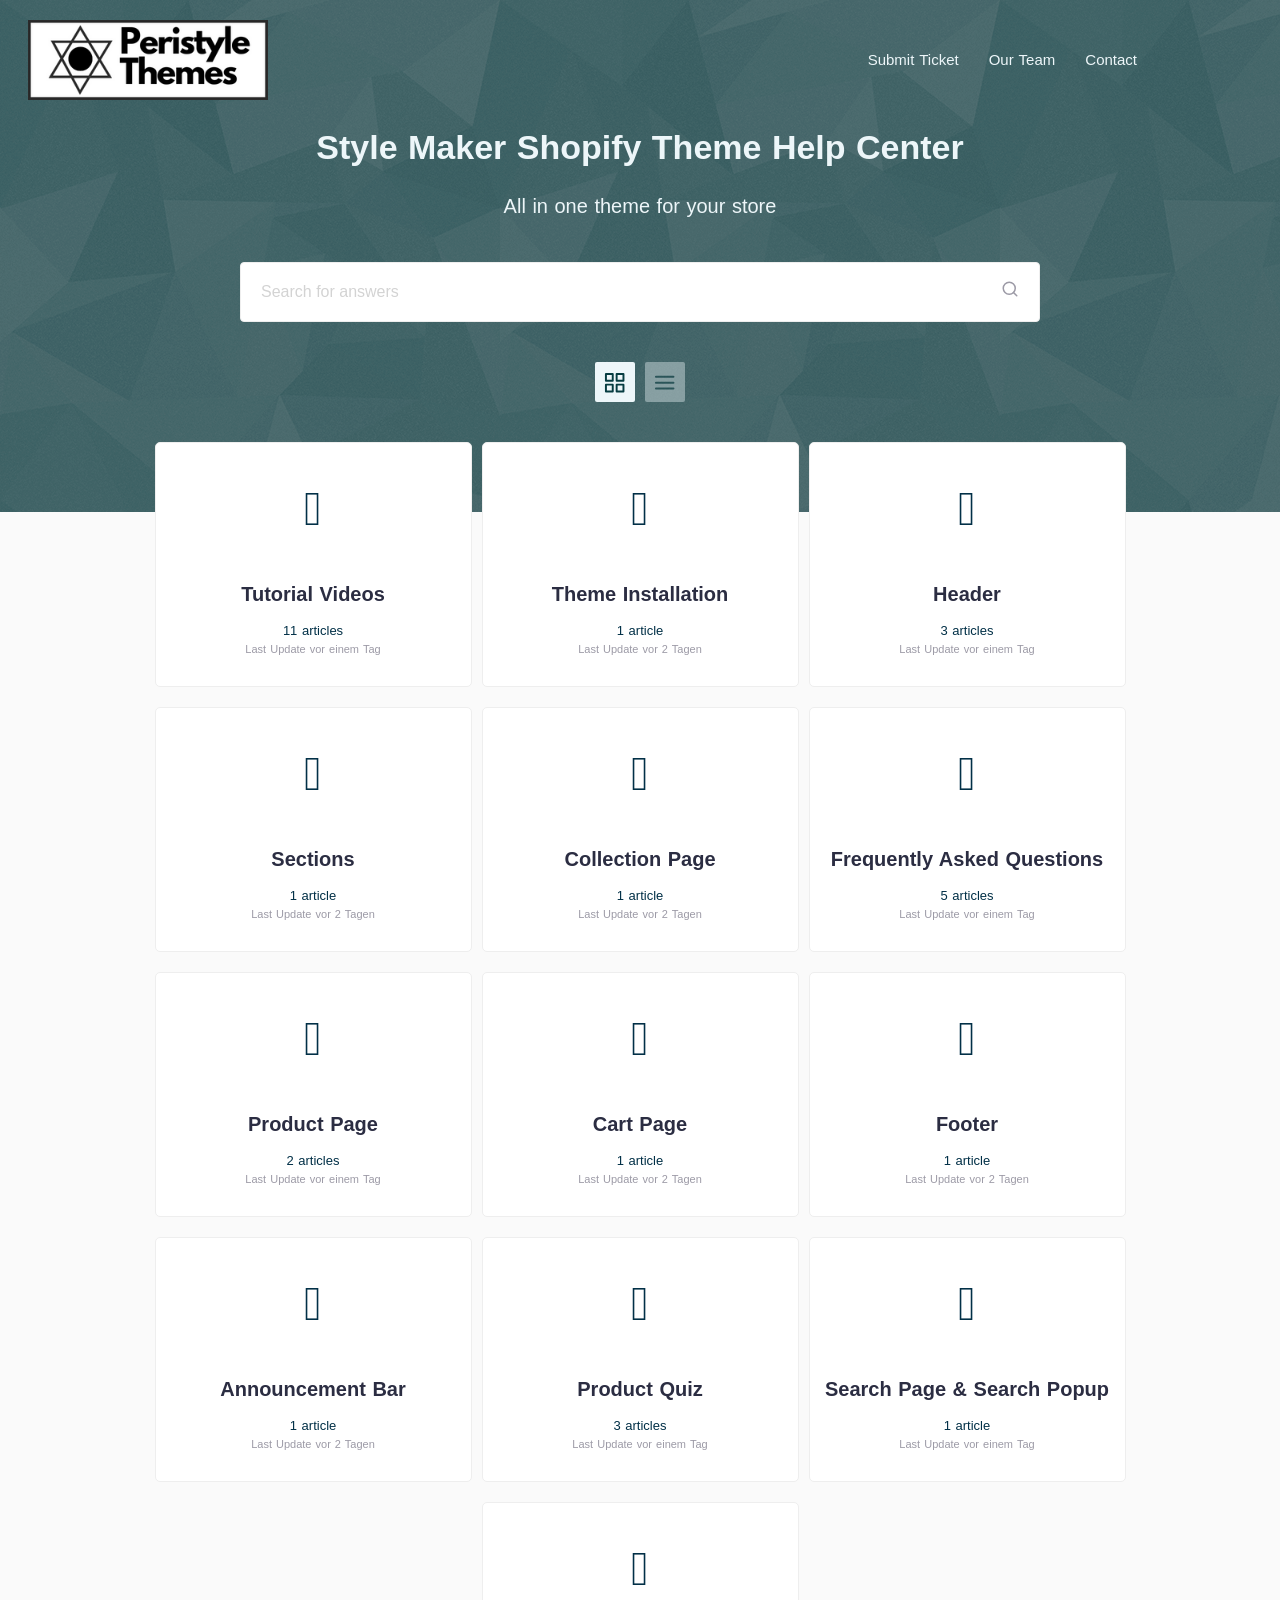
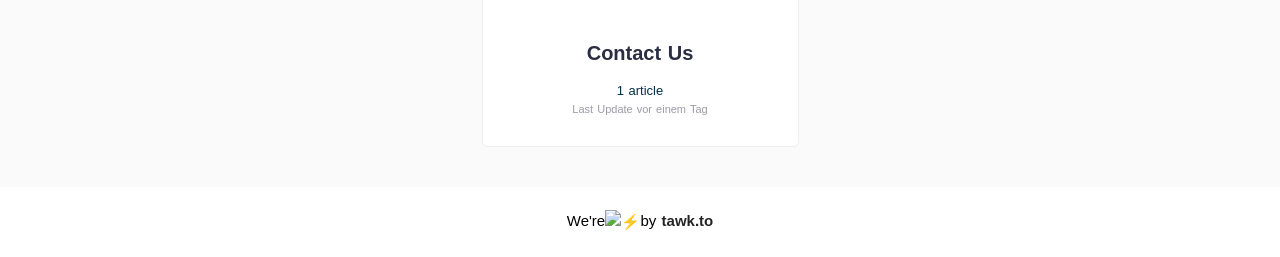
==== index.html @ b3af9f87 "Add files via upload" ====
<!doctype html>
<html data-n-head-ssr lang="en-us" dir="ltr">
  <head>
    <title>Style Maker Theme Support/help Center</title>
    <meta data-n-head="ssr" charset="utf-8">
    <meta data-n-head="ssr" name="viewport" content="width=device-width, initial-scale=1">
    <meta data-n-head="ssr" data-hid="viewport" name="viewport" content="width=device-width, initial-scale=1, maximum-scale=1.0, user-scalable=no">
    <meta data-n-head="ssr" data-hid="og:image" name="og:image" content="">
    <meta data-n-head="ssr" data-hid="description" name="description" content="">
    <meta data-n-head="ssr" data-hid="og:title" name="og:title" content="Style Maker Theme Help Center">
    <meta data-n-head="ssr" data-hid="og:description" name="og:description" content="">
     <link rel="stylesheet" href="assets/styles.css">
    <!--<link data-n-head="ssr" rel="shortcut icon" href="../tawk.link/thumb/625b8300b0d10b6f3e6decce/kb/icon/tPo7DMVTyLc7c8.png?width=32&amp;height=32" type="image/png">
    <link data-n-head="ssr" rel="apple-touch-icon" href="../tawk.link/thumb/625b8300b0d10b6f3e6decce/kb/icon/tPo7DMVTyLc7c8.png?width=32&amp;height=32">
    <link rel="preload" href="_nuxt/runtime.57f633e.js" as="script">
    <link rel="preload" href="_nuxt/commons/app.bb99c71.js" as="script">
    <link rel="preload" href="_nuxt/vendors_app.16d7ccf.js" as="script">
    <link rel="preload" href="_nuxt/app.73f1566.js" as="script">
    <link rel="preload" href="_nuxt/commons/lang.index_index.82a6a79.js" as="script">
    <link rel="preload" href="_nuxt/pages/index.76dc66a.js" as="script">
    <link rel="preload" href="_nuxt/commons/57629570.4a55555.js" as="script">-->    
  </head>
  <body>
    <div data-server-rendered="true" id="__nuxt">
      <!---->
      <div id="__layout">
        <div id="body-container" dir="ltr" class="ltr" style="font-family:helvetica;--hover-color:#023047;--primary-color:#063c41;--text-color:#edf6f9;">
          <header style="color:#edf6f9;background:url(assets/header-background.png) #063c41 repeat;">
            <div id="kb-header">
              <div id="header-top">
                <a href="index.html" aria-current="page" id="header-logo" class="hompage-link nuxt-link-exact-active nuxt-link-active">
                  <div class="logo">
                    <img src="assets/peristylelogo.png">
                  </div>
                  <!--<div id="kb-title"> Style Maker Theme Help </div>-->
                </a>
                <div id="navigation-container" class="ms-auto" data-v-70d248cc>
                  <div id="full-navigation" data-v-70d248cc>
                    <a id="ticket-submit-link" href="supportticket.html" class="nav-item" data-v-70d248cc> Submit Ticket </a>
                    <a href="ourteam.html" target="_blank" class="nav-item" data-v-70d248cc> Our Team </a>
                    <a href="https://orangethemesandapps.com/contactform" target="_blank" class="nav-item" data-v-70d248cc> Contact </a>
                    <!---->
                  </div>
                  <div id="min-navigation" style="display:none;" data-v-70d248cc>
                    <a id="open-side-nav" href="#" onclick="return false;" class="icon-wrapper" data-v-70d248cc>
                      <svg xmlns="http://www.w3.org/2000/svg" width="24px" height="24px" viewBox="0 0 24 24" fill="none" stroke="currentColor" stroke-width="2" stroke-linecap="round" stroke-linejoin="round" class="feather feather-menu" data-v-70d248cc data-v-70d248cc>
                        <line x1="3" y1="12" x2="21" y2="12" data-v-70d248cc data-v-70d248cc></line>
                        <line x1="3" y1="6" x2="21" y2="6" data-v-70d248cc data-v-70d248cc></line>
                        <line x1="3" y1="18" x2="21" y2="18" data-v-70d248cc data-v-70d248cc></line>
                      </svg>
                    </a>
                  </div>
                  <div id="min-navigation-container" class="modal-backdrop hide" data-v-70d248cc>
                    <div id="side-navigation" style="height:100%;width:70%;background-color:#063c41;color:#edf6f9;" data-v-70d248cc>
                      <div id="side-navigation-header" data-v-70d248cc>
                        <div class="logo" data-v-70d248cc>
                          <img src="../tawk.link/625b8300b0d10b6f3e6decce/kb/logo/xAZMqy4muV.png" data-v-70d248cc>
                        </div>
                        <a id="close-side-nav" href="#" onclick="return false;" class="icon-wrapper ms-auto" data-v-70d248cc>
                          <svg xmlns="http://www.w3.org/2000/svg" width="2em" height="2em" viewBox="0 0 24 24" fill="none" stroke="currentColor" stroke-width="2" stroke-linecap="round" stroke-linejoin="round" class="feather feather-x" data-v-70d248cc data-v-70d248cc>
                            <line x1="18" y1="6" x2="6" y2="18" data-v-70d248cc data-v-70d248cc></line>
                            <line x1="6" y1="6" x2="18" y2="18" data-v-70d248cc data-v-70d248cc></line>
                          </svg>
                        </a>
                      </div>
                      <div id="side-navigation-links" data-v-70d248cc>
                        <a id="ticket-submit-link" href="supportticket.html" class="nav-item" data-v-70d248cc>Submit Ticket</a>
                        <a href="https://stylemakerthemesupport.tawk.help/" target="_blank" class="nav-item" data-v-70d248cc> Home </a>
                        <a href="https://orangethemesandapps.com/contactform" target="_blank" class="nav-item" data-v-70d248cc> Contact </a>
                        <!---->
                        <div id="slide-down-language" data-v-70d248cc></div>
                      </div>
                    </div>
                  </div>
                  <!---->
                </div>
              </div>
              <div id="banner-panel" class="home">
                <div id="banner-content">
                  <p id="banner-title"> Style Maker Shopify Theme Help Center</p>
                  <p id="banner-subtitle"> All in one theme for your store </p>
                  <div id="search-container">
                    <div id="search-input-container">
                      <input id="header-search-input" placeholder="Search for answers" type="text" autocomplete="off" class="input-text">
                      <div id="search-icon" class="ms-20">
                        <span class="icon-wrapper">
                          <svg xmlns="http://www.w3.org/2000/svg" width="1.2em" height="1.2em" viewBox="0 0 24 24" fill="none" stroke="currentColor" stroke-width="2" stroke-linecap="round" stroke-linejoin="round" class="feather feather-search">
                            <circle cx="11" cy="11" r="8"></circle>
                            <line x1="21" y1="21" x2="16.65" y2="16.65"></line>
                          </svg>
                        </span>
                      </div>
                    </div>
                    <div id="search-results">
                      <ul id="recent-list" style="display:none;">
                        <li id="recent-header" class="result-item">
                          <span class="icon icon-wrapper">
                            <svg xmlns="http://www.w3.org/2000/svg" width="1em" height="1em" viewBox="0 0 24 24" fill="none" stroke="currentColor" stroke-width="2" stroke-linecap="round" stroke-linejoin="round" class="feather feather-clock">
                              <circle cx="12" cy="12" r="10"></circle>
                              <polyline points="12 6 12 12 16 14"></polyline>
                            </svg>
                          </span>
                          <span>Recent Searches</span>
                        </li>
                      </ul>
                      <!---->
                      <!---->
                    </div>
                  </div>
                </div>
              </div>
            </div>
          </header>
            <!--<div class="wrapper">
              <div class="search-input">
                <a href="" target="_blank" hidden></a>
                <input type="text" placeholder="Type to search..">
                <div class="autocom-box">
                </div>
                <div class="icon"><i class="fas fa-search"></i></div>
              </div>
            </div>-->
          <div id="content">
            <div class="container" data-v-347aff46>
              <div id="list-type" data-v-347aff46>
                <button class="btn active" style="color:#063c41;background-color:#edf6f9;" data-v-347aff46>
                  <div class="icon-wrapper" data-v-347aff46>
                    <svg xmlns="http://www.w3.org/2000/svg" width="1.3em" height="1.3em" viewBox="0 0 24 24" fill="none" stroke="currentColor" stroke-width="2" stroke-linecap="round" stroke-linejoin="round" class="custom-class feather feather-grid" data-v-347aff46 data-v-347aff46>
                      <rect x="3" y="3" width="7" height="7" data-v-347aff46 data-v-347aff46></rect>
                      <rect x="14" y="3" width="7" height="7" data-v-347aff46 data-v-347aff46></rect>
                      <rect x="14" y="14" width="7" height="7" data-v-347aff46 data-v-347aff46></rect>
                      <rect x="3" y="14" width="7" height="7" data-v-347aff46 data-v-347aff46></rect>
                    </svg>
                  </div>
                </button>
                <button class="btn" style="color:#063c41;background-color:#edf6f9;" data-v-347aff46>
                  <div class="icon-wrapper" data-v-347aff46>
                    <svg xmlns="http://www.w3.org/2000/svg" width="1.3em" height="1.3em" viewBox="0 0 24 24" fill="none" stroke="currentColor" stroke-width="2" stroke-linecap="round" stroke-linejoin="round" class="custom-class feather feather-menu" data-v-347aff46 data-v-347aff46>
                      <line x1="3" y1="12" x2="21" y2="12" data-v-347aff46 data-v-347aff46></line>
                      <line x1="3" y1="6" x2="21" y2="6" data-v-347aff46 data-v-347aff46></line>
                      <line x1="3" y1="18" x2="21" y2="18" data-v-347aff46 data-v-347aff46></line>
                    </svg>
                  </div>
                </button>
              </div>
              <div id="categories-block-container" data-v-347aff46>
                <div id="categories-block-wrapper" class="grid" data-v-347aff46>
                  <div class="category-block grid" data-v-e3c6f672 data-v-347aff46>
                    <a href="category/tutorial-videos.html" class="link" data-v-e3c6f672>
                      <div class="category-icon icon-wrapper" style="color:#023047;" data-v-e3c6f672>
                        <i class="kb-icon kb-icon-camera kb-icon-xxlarge" data-v-e3c6f672></i>
                      </div>
                      <div class="category-details" data-v-e3c6f672>
                        <div class="title" style="color:#2b2d42;" data-v-e3c6f672> Tutorial Videos </div>
                        <!---->
                        <div class="written-details" data-v-e3c6f672>
                          <div class="authors-avatar" style="display:none;" data-v-e3c6f672>
                            <div class="author-avatar" data-v-e3c6f672>
                              <img src="https://tawk.link/avatar/male-09.svg" data-v-e3c6f672>
                            </div>
                          </div>
                          <div data-v-e3c6f672>
                            <span class="total" style="color:#023047;" data-v-e3c6f672>11 articles </span>
                            <span class="time" style="display:none;" data-v-e3c6f672> Style Maker Theme Support </span>
                          </div>
                        </div>
                        <div class="time" data-v-e3c6f672> Last Update vor einem Tag </div>
                      </div>
                    </a>
                  </div>
                  <div class="category-block grid" data-v-e3c6f672 data-v-347aff46>
                    <a href="category/installing-theme.html" class="link" data-v-e3c6f672>
                      <div class="category-icon icon-wrapper" style="color:#023047;" data-v-e3c6f672>
                        <i class="kb-icon kb-icon-arrow-right-circle kb-icon-xxlarge" data-v-e3c6f672></i>
                      </div>
                      <div class="category-details" data-v-e3c6f672>
                        <div class="title" style="color:#2b2d42;" data-v-e3c6f672> Theme Installation </div>
                        <!---->
                        <div class="written-details" data-v-e3c6f672>
                          <div class="authors-avatar" style="display:none;" data-v-e3c6f672>
                            <div class="author-avatar" data-v-e3c6f672>
                              <img src="https://tawk.link/avatar/male-09.svg" data-v-e3c6f672>
                            </div>
                          </div>
                          <div data-v-e3c6f672>
                            <span class="total" style="color:#023047;" data-v-e3c6f672>1 article </span>
                            <span class="time" style="display:none;" data-v-e3c6f672> Style Maker Theme Support </span>
                          </div>
                        </div>
                        <div class="time" data-v-e3c6f672> Last Update vor 2 Tagen </div>
                      </div>
                    </a>
                  </div>
                  <div class="category-block grid" data-v-e3c6f672 data-v-347aff46>
                    <a href="category/header.html" class="link" data-v-e3c6f672>
                      <div class="category-icon icon-wrapper" style="color:#023047;" data-v-e3c6f672>
                        <i class="kb-icon kb-icon-credit-card kb-icon-xxlarge" data-v-e3c6f672></i>
                      </div>
                      <div class="category-details" data-v-e3c6f672>
                        <div class="title" style="color:#2b2d42;" data-v-e3c6f672> Header </div>
                        <!---->
                        <div class="written-details" data-v-e3c6f672>
                          <div class="authors-avatar" style="display:none;" data-v-e3c6f672>
                            <div class="author-avatar" data-v-e3c6f672>
                              <img src="https://tawk.link/avatar/male-09.svg" data-v-e3c6f672>
                            </div>
                          </div>
                          <div data-v-e3c6f672>
                            <span class="total" style="color:#023047;" data-v-e3c6f672>3 articles </span>
                            <span class="time" style="display:none;" data-v-e3c6f672> Style Maker Theme Support </span>
                          </div>
                        </div>
                        <div class="time" data-v-e3c6f672> Last Update vor einem Tag </div>
                      </div>
                    </a>
                  </div>
                  <div class="category-block grid" data-v-e3c6f672 data-v-347aff46>
                    <a href="category/sections.html" class="link" data-v-e3c6f672>
                      <div class="category-icon icon-wrapper" style="color:#023047;" data-v-e3c6f672>
                        <i class="kb-icon kb-icon-server kb-icon-xxlarge" data-v-e3c6f672></i>
                      </div>
                      <div class="category-details" data-v-e3c6f672>
                        <div class="title" style="color:#2b2d42;" data-v-e3c6f672> Sections </div>
                        <!---->
                        <div class="written-details" data-v-e3c6f672>
                          <div class="authors-avatar" style="display:none;" data-v-e3c6f672>
                            <div class="author-avatar" data-v-e3c6f672>
                              <img src="https://tawk.link/avatar/male-09.svg" data-v-e3c6f672>
                            </div>
                          </div>
                          <div data-v-e3c6f672>
                            <span class="total" style="color:#023047;" data-v-e3c6f672>1 article </span>
                            <span class="time" style="display:none;" data-v-e3c6f672> Style Maker Theme Support </span>
                          </div>
                        </div>
                        <div class="time" data-v-e3c6f672> Last Update vor 2 Tagen </div>
                      </div>
                    </a>
                  </div>
                  <div class="category-block grid" data-v-e3c6f672 data-v-347aff46>
                    <a href="category/collection-page.html" class="link" data-v-e3c6f672>
                      <div class="category-icon icon-wrapper" style="color:#023047;" data-v-e3c6f672>
                        <i class="kb-icon kb-icon-hard-drive kb-icon-xxlarge" data-v-e3c6f672></i>
                      </div>
                      <div class="category-details" data-v-e3c6f672>
                        <div class="title" style="color:#2b2d42;" data-v-e3c6f672> Collection Page </div>
                        <!---->
                        <div class="written-details" data-v-e3c6f672>
                          <div class="authors-avatar" style="display:none;" data-v-e3c6f672>
                            <div class="author-avatar" data-v-e3c6f672>
                              <img src="https://tawk.link/avatar/male-09.svg" data-v-e3c6f672>
                            </div>
                          </div>
                          <div data-v-e3c6f672>
                            <span class="total" style="color:#023047;" data-v-e3c6f672>1 article </span>
                            <span class="time" style="display:none;" data-v-e3c6f672> Style Maker Theme Support </span>
                          </div>
                        </div>
                        <div class="time" data-v-e3c6f672> Last Update vor 2 Tagen </div>
                      </div>
                    </a>
                  </div>
                  <div class="category-block grid" data-v-e3c6f672 data-v-347aff46>
                    <a href="category/frequently-asked-questions.html" class="link" data-v-e3c6f672>
                      <div class="category-icon icon-wrapper" style="color:#023047;" data-v-e3c6f672>
                        <i class="kb-icon kb-icon-star kb-icon-xxlarge" data-v-e3c6f672></i>
                      </div>
                      <div class="category-details" data-v-e3c6f672>
                        <div class="title" style="color:#2b2d42;" data-v-e3c6f672> Frequently Asked Questions </div>
                        <!---->
                        <div class="written-details" data-v-e3c6f672>
                          <div class="authors-avatar" style="display:none;" data-v-e3c6f672>
                            <div class="author-avatar" data-v-e3c6f672>
                              <img src="https://tawk.link/avatar/male-09.svg" data-v-e3c6f672>
                            </div>
                          </div>
                          <div data-v-e3c6f672>
                            <span class="total" style="color:#023047;" data-v-e3c6f672>5 articles </span>
                            <span class="time" style="display:none;" data-v-e3c6f672> Style Maker Theme Support </span>
                          </div>
                        </div>
                        <div class="time" data-v-e3c6f672> Last Update vor einem Tag </div>
                      </div>
                    </a>
                  </div>
                  <div class="category-block grid" data-v-e3c6f672 data-v-347aff46>
                    <a href="category/product-page.html" class="link" data-v-e3c6f672>
                      <div class="category-icon icon-wrapper" style="color:#023047;" data-v-e3c6f672>
                        <i class="kb-icon kb-icon-image kb-icon-xxlarge" data-v-e3c6f672></i>
                      </div>
                      <div class="category-details" data-v-e3c6f672>
                        <div class="title" style="color:#2b2d42;" data-v-e3c6f672> Product Page </div>
                        <!---->
                        <div class="written-details" data-v-e3c6f672>
                          <div class="authors-avatar" style="display:none;" data-v-e3c6f672>
                            <div class="author-avatar" data-v-e3c6f672>
                              <img src="https://tawk.link/avatar/male-09.svg" data-v-e3c6f672>
                            </div>
                          </div>
                          <div data-v-e3c6f672>
                            <span class="total" style="color:#023047;" data-v-e3c6f672>2 articles </span>
                            <span class="time" style="display:none;" data-v-e3c6f672> Style Maker Theme Support </span>
                          </div>
                        </div>
                        <div class="time" data-v-e3c6f672> Last Update vor einem Tag </div>
                      </div>
                    </a>
                  </div>
                  <div class="category-block grid" data-v-e3c6f672 data-v-347aff46>
                    <a href="category/cart-page.html" class="link" data-v-e3c6f672>
                      <div class="category-icon icon-wrapper" style="color:#023047;" data-v-e3c6f672>
                        <i class="kb-icon kb-icon-suitcase kb-icon-xxlarge" data-v-e3c6f672></i>
                      </div>
                      <div class="category-details" data-v-e3c6f672>
                        <div class="title" style="color:#2b2d42;" data-v-e3c6f672> Cart Page </div>
                        <!---->
                        <div class="written-details" data-v-e3c6f672>
                          <div class="authors-avatar" style="display:none;" data-v-e3c6f672>
                            <div class="author-avatar" data-v-e3c6f672>
                              <img src="https://tawk.link/avatar/male-09.svg" data-v-e3c6f672>
                            </div>
                          </div>
                          <div data-v-e3c6f672>
                            <span class="total" style="color:#023047;" data-v-e3c6f672>1 article </span>
                            <span class="time" style="display:none;" data-v-e3c6f672> Style Maker Theme Support </span>
                          </div>
                        </div>
                        <div class="time" data-v-e3c6f672> Last Update vor 2 Tagen </div>
                      </div>
                    </a>
                  </div>
                  <div class="category-block grid" data-v-e3c6f672 data-v-347aff46>
                    <a href="category/footer.html" class="link" data-v-e3c6f672>
                      <div class="category-icon icon-wrapper" style="color:#023047;" data-v-e3c6f672>
                        <i class="kb-icon kb-icon-tablet kb-icon-xxlarge" data-v-e3c6f672></i>
                      </div>
                      <div class="category-details" data-v-e3c6f672>
                        <div class="title" style="color:#2b2d42;" data-v-e3c6f672> Footer </div>
                        <!---->
                        <div class="written-details" data-v-e3c6f672>
                          <div class="authors-avatar" style="display:none;" data-v-e3c6f672>
                            <div class="author-avatar" data-v-e3c6f672>
                              <img src="https://tawk.link/avatar/male-09.svg" data-v-e3c6f672>
                            </div>
                          </div>
                          <div data-v-e3c6f672>
                            <span class="total" style="color:#023047;" data-v-e3c6f672>1 article </span>
                            <span class="time" style="display:none;" data-v-e3c6f672> Style Maker Theme Support </span>
                          </div>
                        </div>
                        <div class="time" data-v-e3c6f672> Last Update vor 2 Tagen </div>
                      </div>
                    </a>
                  </div>
                  <div class="category-block grid" data-v-e3c6f672 data-v-347aff46>
                    <a href="category/announcement-bar.html" class="link" data-v-e3c6f672>
                      <div class="category-icon icon-wrapper" style="color:#023047;" data-v-e3c6f672>
                        <i class="kb-icon kb-icon-clean kb-icon-xxlarge" data-v-e3c6f672></i>
                      </div>
                      <div class="category-details" data-v-e3c6f672>
                        <div class="title" style="color:#2b2d42;" data-v-e3c6f672> Announcement Bar </div>
                        <!---->
                        <div class="written-details" data-v-e3c6f672>
                          <div class="authors-avatar" style="display:none;" data-v-e3c6f672>
                            <div class="author-avatar" data-v-e3c6f672>
                              <img src="https://tawk.link/avatar/male-09.svg" data-v-e3c6f672>
                            </div>
                          </div>
                          <div data-v-e3c6f672>
                            <span class="total" style="color:#023047;" data-v-e3c6f672>1 article </span>
                            <span class="time" style="display:none;" data-v-e3c6f672> Style Maker Theme Support </span>
                          </div>
                        </div>
                        <div class="time" data-v-e3c6f672> Last Update vor 2 Tagen </div>
                      </div>
                    </a>
                  </div>
                  <div class="category-block grid" data-v-e3c6f672 data-v-347aff46>
                    <a href="category/product-quiz.html" class="link" data-v-e3c6f672>
                      <div class="category-icon icon-wrapper" style="color:#023047;" data-v-e3c6f672>
                        <i class="kb-icon kb-icon-airplay kb-icon-xxlarge" data-v-e3c6f672></i>
                      </div>
                      <div class="category-details" data-v-e3c6f672>
                        <div class="title" style="color:#2b2d42;" data-v-e3c6f672> Product Quiz </div>
                        <!---->
                        <div class="written-details" data-v-e3c6f672>
                          <div class="authors-avatar" style="display:none;" data-v-e3c6f672>
                            <div class="author-avatar" data-v-e3c6f672>
                              <img src="https://tawk.link/avatar/male-09.svg" data-v-e3c6f672>
                            </div>
                          </div>
                          <div data-v-e3c6f672>
                            <span class="total" style="color:#023047;" data-v-e3c6f672>3 articles </span>
                            <span class="time" style="display:none;" data-v-e3c6f672> Style Maker Theme Support </span>
                          </div>
                        </div>
                        <div class="time" data-v-e3c6f672> Last Update vor einem Tag </div>
                      </div>
                    </a>
                  </div>
                  <div class="category-block grid" data-v-e3c6f672 data-v-347aff46>
                    <a href="category/search-page-search-popup.html" class="link" data-v-e3c6f672>
                      <div class="category-icon icon-wrapper" style="color:#023047;" data-v-e3c6f672>
                        <i class="kb-icon kb-icon-search kb-icon-xxlarge" data-v-e3c6f672></i>
                      </div>
                      <div class="category-details" data-v-e3c6f672>
                        <div class="title" style="color:#2b2d42;" data-v-e3c6f672> Search Page &amp; Search Popup </div>
                        <!---->
                        <div class="written-details" data-v-e3c6f672>
                          <div class="authors-avatar" style="display:none;" data-v-e3c6f672>
                            <div class="author-avatar" data-v-e3c6f672>
                              <img src="https://tawk.link/avatar/male-09.svg" data-v-e3c6f672>
                            </div>
                          </div>
                          <div data-v-e3c6f672>
                            <span class="total" style="color:#023047;" data-v-e3c6f672>1 article </span>
                            <span class="time" style="display:none;" data-v-e3c6f672> Style Maker Theme Support </span>
                          </div>
                        </div>
                        <div class="time" data-v-e3c6f672> Last Update vor einem Tag </div>
                      </div>
                    </a>
                  </div>
                  <div class="category-block grid" data-v-e3c6f672 data-v-347aff46>
                    <a href="category/contact-us.html" class="link" data-v-e3c6f672>
                      <div class="category-icon icon-wrapper" style="color:#023047;" data-v-e3c6f672>
                        <i class="kb-icon kb-icon-mail kb-icon-xxlarge" data-v-e3c6f672></i>
                      </div>
                      <div class="category-details" data-v-e3c6f672>
                        <div class="title" style="color:#2b2d42;" data-v-e3c6f672> Contact Us </div>
                        <!---->
                        <div class="written-details" data-v-e3c6f672>
                          <div class="authors-avatar" style="display:none;" data-v-e3c6f672>
                            <div class="author-avatar" data-v-e3c6f672>
                              <img src="https://tawk.link/avatar/male-09.svg" data-v-e3c6f672>
                            </div>
                          </div>
                          <div data-v-e3c6f672>
                            <span class="total" style="color:#023047;" data-v-e3c6f672>1 article </span>
                            <span class="time" style="display:none;" data-v-e3c6f672> Style Maker Theme Support </span>
                          </div>
                        </div>
                        <div class="time" data-v-e3c6f672> Last Update vor einem Tag </div>
                      </div>
                    </a>
                  </div>
                </div>
                <!---->
              </div>
            </div>
          </div>
          <footer id="kb-footer">
            <div id="footer-content">
              <div id="branding">
                <p id="branding-text">
                  <a id="tawkto-link" href="https://www.tawk.to/?utm_source=kb&amp;utm_medium=link&amp;utm_campaign=referral&amp;utm_term=521727297ca1334016000005" target="_blank"> We're  <img alt="⚡" title=":zap:" src="../cdn.jsdelivr.net/emojione/assets/png/26a190b7.png?v=2.2.7" class="emojione">  by  <b style="color: #242424;">tawk.to</b>
                  </a>
                </p>
              </div>
              <div id="social-links" class="right">
                <!---->
                <!---->
                <!--<a href="https://www.facebook.com/muthu.somasundaram.1" target="_blank" class="social-icon">
                  <svg width="10" height="21" fill="none" xmlns="http://www.w3.org/2000/svg">
                    <path d="M9.293 7.143H6.128V5.067c0-.78.517-.961.88-.961h2.234V.679L6.166.667c-3.414 0-4.191 2.556-4.191 4.191v2.285H0v3.531h1.975v9.993h4.153v-9.993h2.803l.362-3.531z" fill="#9C9AA6"></path>
                  </svg>
                </a>-->
                
              </div>
            </div>
          </footer>
        </div>
      </div>
    </div>
    <script src="assets/suggestions.js"></script> 
    <!-- Start of HubSpot Embed Code -->
  <script type="text/javascript" id="hs-script-loader" async defer src="//js-na1.hs-scripts.com/21804889.js"></script>
  <!-- End of HubSpot Embed Code -->
    <!--Start of Tawk.to Script-->
<!--<script type="text/javascript">
  /*var Tawk_API=Tawk_API||{}, Tawk_LoadStart=new Date();
  (function(){
  var s1=document.createElement("script"),s0=document.getElementsByTagName("script")[0];
  s1.async=true;
  s1.src='https://embed.tawk.to/625b8300b0d10b6f3e6decce/1g0qnffdu';
  s1.charset='UTF-8';
  s1.setAttribute('crossorigin','*');
  s0.parentNode.insertBefore(s1,s0);
  })();*/
</script>-->
<!--End of Tawk.to Script-->
  </body>
</html>
---- assets/styles.css ----
html {
  word-spacing: 1px;
  -ms-text-size-adjust: 100%;
  -webkit-text-size-adjust: 100%;
  -moz-osx-font-smoothing: grayscale;
  -webkit-font-smoothing: antialiased;
  box-sizing: border-box
}

body {
  overflow: hidden;
  overflow-y: auto;
  font-size: 15px;
  line-height: 1.618
}

*,
:after,
:before {
  box-sizing: border-box;
  margin: 0
}

a {
  text-decoration: none;
  color: inherit
}

.pagination-wrapper .vue-ads-flex {
  display: flex;
  justify-content: space-between;
  align-items: center
}

.page-enter-active,
.page-leave-active {
  transition: opacity .2s ease
}

.page-enter,
.page-leave-to {
  opacity: 0
}

.modal-backdrop {
  position: fixed;
  top: 0;
  bottom: 0;
  left: 0;
  right: 0;
  background-color: rgba(55, 55, 55, .35);
  display: flex;
  justify-content: center;
  align-items: center;
  z-index: 2000000000
}

.message-us:hover {
  text-decoration: underline
}
.logo {
    margin-left: -100px!important;
}
.btn {
  border: 0;
  padding: 8px;
  border-radius: 2px;
  box-shadow: none
}

.btn,
.btn:focus {
  outline: 0
}

@media only screen and (max-width:767px) {

  #rc-imageselect,
  .g-recaptcha {
    transform: scale(.77);
    -webkit-transform: scale(.77)
  }

  .rtl #rc-imageselect,
  .rtl .g-recaptcha {
    transform-origin: right;
    -webkit-transform-origin: right
  }
}

.nuxt-progress {
  position: fixed;
  top: 0;
  left: 0;
  right: 0;
  height: 2px;
  width: 0;
  opacity: 1;
  transition: width .1s, opacity .4s;
  background-color: #fff;
  z-index: 999999
}

.nuxt-progress.nuxt-progress-notransition {
  transition: none
}

.nuxt-progress-failed {
  background-color: red
}

.dropdown .dropdown-toggle {
  display: -moz-flex;
  display: flex;
  -moz-align-items: center;
  align-items: center
}

.rtl .caret {
  margin-right: 10px
}

.ltr .caret {
  margin-left: 10px
}

.input-text {
  font-family: inherit;
  border-radius: 4px;
  outline: 0;
  background: #fff;
  border: 1px solid #eee;
  padding: 13px 20px;
  color: #373737;
  font-size: 16px;
  height: 45px;
  width: 100%
}

.input-text::-webkit-input-placeholder {
  color: #d3d3d3
}

.input-text:-moz-placeholder,
.input-text::-moz-placeholder {
  color: #d3d3d3
}

.input-text:-ms-input-placeholder {
  color: #d3d3d3
}

@font-face {
  font-family: cat-icon;
  src: url(_nuxt/fonts/icons.27b7752.woff) format("woff"), url(_nuxt/fonts/icons.c46017e.ttf) format("truetype"), url(_nuxt/img/icons.1e59ce6.svg#cat-icon) format("svg");
  font-weight: 400;
  font-style: normal;
  font-display: swap
}

.kb-icon {
  font-family: cat-icon;
  font-size: 1.125rem;
  color: inherit;
  text-decoration: inherit;
  text-rendering: optimizeLegibility;
  text-transform: none;
  font-style: normal;
  display: inline-block;
  margin: 0 .2em;
  width: 1em;
  text-align: center
}

.kb-icon-xsmall {
  font-size: .75rem
}

.kb-icon-small {
  font-size: .812rem
}

.kb-icon-medium {
  font-size: .937rem
}

.kb-icon-large {
  font-size: 1.25rem
}

.kb-icon-xlarge {
  font-size: 2rem
}

.kb-icon-xxlarge {
  font-size: 3rem
}

.kb-icon-activity:before {
  content: "\e900"
}

.kb-icon-airplay:before {
  content: "\e901"
}

.kb-icon-alert-circle:before {
  content: "\e902"
}

.kb-icon-alert-octagon:before {
  content: "\e903"
}

.kb-icon-alert-triangle:before {
  content: "\e904"
}

.kb-icon-align-center:before {
  content: "\e905"
}

.kb-icon-align-justify:before {
  content: "\e906"
}

.kb-icon-align-left:before {
  content: "\e907"
}

.kb-icon-align-right:before {
  content: "\e908"
}

.kb-icon-anchor:before {
  content: "\e909"
}

.kb-icon-aperture:before {
  content: "\e90a"
}

.kb-icon-archive:before {
  content: "\e90b"
}

.kb-icon-arrow-down:before {
  content: "\e90c"
}

.kb-icon-arrow-down-circle:before {
  content: "\e90d"
}

.kb-icon-arrow-down-left:before {
  content: "\e90e"
}

.kb-icon-arrow-down-right:before {
  content: "\e90f"
}

.kb-icon-arrow-left:before {
  content: "\e910"
}

.kb-icon-arrow-left-circle:before {
  content: "\e911"
}

.kb-icon-arrow-right:before {
  content: "\e912"
}

.kb-icon-arrow-right-circle:before {
  content: "\e913"
}

.kb-icon-arrow-up:before {
  content: "\e914"
}

.kb-icon-arrow-up-circle:before {
  content: "\e915"
}

.kb-icon-arrow-up-left:before {
  content: "\e916"
}

.kb-icon-arrow-up-right:before {
  content: "\e917"
}

.kb-icon-at-sign:before {
  content: "\e918"
}

.kb-icon-award:before {
  content: "\e919"
}

.kb-icon-bar-chart:before {
  content: "\e91a"
}

.kb-icon-bar-chart-2:before {
  content: "\e91b"
}

.kb-icon-battery:before {
  content: "\e91c"
}

.kb-icon-battery-charging:before {
  content: "\e91d"
}

.kb-icon-bell:before {
  content: "\e91e"
}

.kb-icon-bell-off:before {
  content: "\e91f"
}

.kb-icon-bluetooth:before {
  content: "\e920"
}

.kb-icon-bold:before {
  content: "\e921"
}

.kb-icon-book:before {
  content: "\e922"
}

.kb-icon-book-open:before {
  content: "\e923"
}

.kb-icon-bookmark:before {
  content: "\e924"
}

.kb-icon-box:before {
  content: "\e925"
}

.kb-icon-briefcase:before {
  content: "\e926"
}

.kb-icon-calendar:before {
  content: "\e927"
}

.kb-icon-camera:before {
  content: "\e928"
}

.kb-icon-camera-off:before {
  content: "\e929"
}

.kb-icon-cast:before {
  content: "\e92a"
}

.kb-icon-check:before {
  content: "\e92b"
}

.kb-icon-check-circle:before {
  content: "\e92c"
}

.kb-icon-check-square:before {
  content: "\e92d"
}

.kb-icon-chevron-down:before {
  content: "\e92e"
}

.kb-icon-chevron-left:before {
  content: "\e92f"
}

.kb-icon-chevron-right:before {
  content: "\e930"
}

.kb-icon-chevron-up:before {
  content: "\e931"
}

.kb-icon-chevrons-down:before {
  content: "\e932"
}

.kb-icon-chevrons-left:before {
  content: "\e933"
}

.kb-icon-chevrons-right:before {
  content: "\e934"
}

.kb-icon-chevrons-up:before {
  content: "\e935"
}

.kb-icon-chrome:before {
  content: "\e936"
}

.kb-icon-circle:before {
  content: "\e937"
}

.kb-icon-clipboard:before {
  content: "\e938"
}

.kb-icon-clock:before {
  content: "\e939"
}

.kb-icon-cloud:before {
  content: "\e93a"
}

.kb-icon-cloud-drizzle:before {
  content: "\e93b"
}

.kb-icon-cloud-lightning:before {
  content: "\e93c"
}

.kb-icon-cloud-off:before {
  content: "\e93d"
}

.kb-icon-cloud-rain:before {
  content: "\e93e"
}

.kb-icon-cloud-snow:before {
  content: "\e93f"
}

.kb-icon-code:before {
  content: "\e940"
}

.kb-icon-codepen:before {
  content: "\e941"
}

.kb-icon-command:before {
  content: "\e942"
}

.kb-icon-compass:before {
  content: "\e943"
}

.kb-icon-copy:before {
  content: "\e944"
}

.kb-icon-corner-down-left:before {
  content: "\e945"
}

.kb-icon-corner-down-right:before {
  content: "\e946"
}

.kb-icon-corner-left-down:before {
  content: "\e947"
}

.kb-icon-corner-left-up:before {
  content: "\e948"
}

.kb-icon-corner-right-down:before {
  content: "\e949"
}

.kb-icon-corner-right-up:before {
  content: "\e94a"
}

.kb-icon-corner-up-left:before {
  content: "\e94b"
}

.kb-icon-corner-up-right:before {
  content: "\e94c"
}

.kb-icon-cpu:before {
  content: "\e94d"
}

.kb-icon-credit-card:before {
  content: "\e94e"
}

.kb-icon-crop:before {
  content: "\e94f"
}

.kb-icon-crosshair:before {
  content: "\e950"
}

.kb-icon-database:before {
  content: "\e951"
}

.kb-icon-delete:before {
  content: "\e952"
}

.kb-icon-disc:before {
  content: "\e953"
}

.kb-icon-dollar-sign:before {
  content: "\e954"
}

.kb-icon-download:before {
  content: "\e955"
}

.kb-icon-download-cloud:before {
  content: "\e956"
}

.kb-icon-droplet:before {
  content: "\e957"
}

.kb-icon-edit:before {
  content: "\e958"
}

.kb-icon-edit-2:before {
  content: "\e959"
}

.kb-icon-edit-3:before {
  content: "\e95a"
}

.kb-icon-external-link:before {
  content: "\e95b"
}

.kb-icon-eye:before {
  content: "\e95c"
}

.kb-icon-eye-off:before {
  content: "\e95d"
}

.kb-icon-facebook:before {
  content: "\e95e"
}

.kb-icon-fast-forward:before {
  content: "\e95f"
}

.kb-icon-feather:before {
  content: "\e960"
}

.kb-icon-file:before {
  content: "\e961"
}

.kb-icon-file-minus:before {
  content: "\e962"
}

.kb-icon-file-plus:before {
  content: "\e963"
}

.kb-icon-file-text:before {
  content: "\e964"
}

.kb-icon-film:before {
  content: "\e965"
}

.kb-icon-filter:before {
  content: "\e966"
}

.kb-icon-flag:before {
  content: "\e967"
}

.kb-icon-folder:before {
  content: "\e968"
}

.kb-icon-folder-minus:before {
  content: "\e969"
}

.kb-icon-folder-plus:before {
  content: "\e96a"
}

.kb-icon-gift:before {
  content: "\e96b"
}

.kb-icon-git-branch:before {
  content: "\e96c"
}

.kb-icon-git-commit:before {
  content: "\e96d"
}

.kb-icon-git-merge:before {
  content: "\e96e"
}

.kb-icon-git-pull-request:before {
  content: "\e96f"
}

.kb-icon-github:before {
  content: "\e970"
}

.kb-icon-gitlab:before {
  content: "\e971"
}

.kb-icon-globe:before {
  content: "\e972"
}

.kb-icon-grid:before {
  content: "\e973"
}

.kb-icon-hard-drive:before {
  content: "\e974"
}

.kb-icon-hash:before {
  content: "\e975"
}

.kb-icon-headphones:before {
  content: "\e976"
}

.kb-icon-heart:before {
  content: "\e977"
}

.kb-icon-help-circle:before {
  content: "\e978"
}

.kb-icon-home:before {
  content: "\e979"
}

.kb-icon-image:before {
  content: "\e97a"
}

.kb-icon-inbox:before {
  content: "\e97b"
}

.kb-icon-info:before {
  content: "\e97c"
}

.kb-icon-instagram:before {
  content: "\e97d"
}

.kb-icon-italic:before {
  content: "\e97e"
}

.kb-icon-layers:before {
  content: "\e97f"
}

.kb-icon-layout:before {
  content: "\e980"
}

.kb-icon-life-buoy:before {
  content: "\e981"
}

.kb-icon-link:before {
  content: "\e982"
}

.kb-icon-link-2:before {
  content: "\e983"
}

.kb-icon-linkedin:before {
  content: "\e984"
}

.kb-icon-list:before {
  content: "\e985"
}

.kb-icon-loader:before {
  content: "\e986"
}

.kb-icon-lock:before {
  content: "\e987"
}

.kb-icon-log-in:before {
  content: "\e988"
}

.kb-icon-log-out:before {
  content: "\e989"
}

.kb-icon-mail:before {
  content: "\e98a"
}

.kb-icon-map:before {
  content: "\e98b"
}

.kb-icon-map-pin:before {
  content: "\e98c"
}

.kb-icon-maximize:before {
  content: "\e98d"
}

.kb-icon-maximize-2:before {
  content: "\e98e"
}

.kb-icon-menu:before {
  content: "\e98f"
}

.kb-icon-message-circle:before {
  content: "\e990"
}

.kb-icon-message-square:before {
  content: "\e991"
}

.kb-icon-mic:before {
  content: "\e992"
}

.kb-icon-mic-off:before {
  content: "\e993"
}

.kb-icon-minimize:before {
  content: "\e994"
}

.kb-icon-minimize-2:before {
  content: "\e995"
}

.kb-icon-minus:before {
  content: "\e996"
}

.kb-icon-minus-circle:before {
  content: "\e997"
}

.kb-icon-minus-square:before {
  content: "\e998"
}

.kb-icon-monitor:before {
  content: "\e999"
}

.kb-icon-moon:before {
  content: "\e99a"
}

.kb-icon-more-horizontal:before {
  content: "\e99b"
}

.kb-icon-more-vertical:before {
  content: "\e99c"
}

.kb-icon-move:before {
  content: "\e99d"
}

.kb-icon-music:before {
  content: "\e99e"
}

.kb-icon-navigation:before {
  content: "\e99f"
}

.kb-icon-navigation-2:before {
  content: "\e9a0"
}

.kb-icon-octagon:before {
  content: "\e9a1"
}

.kb-icon-package:before {
  content: "\e9a2"
}

.kb-icon-paperclip:before {
  content: "\e9a3"
}

.kb-icon-pause:before {
  content: "\e9a4"
}

.kb-icon-pause-circle:before {
  content: "\e9a5"
}

.kb-icon-percent:before {
  content: "\e9a6"
}

.kb-icon-phone:before {
  content: "\e9a7"
}

.kb-icon-phone-call:before {
  content: "\e9a8"
}

.kb-icon-phone-forwarded:before {
  content: "\e9a9"
}

.kb-icon-phone-incoming:before {
  content: "\e9aa"
}

.kb-icon-phone-missed:before {
  content: "\e9ab"
}

.kb-icon-phone-off:before {
  content: "\e9ac"
}

.kb-icon-phone-outgoing:before {
  content: "\e9ad"
}

.kb-icon-pie-chart:before {
  content: "\e9ae"
}

.kb-icon-play:before {
  content: "\e9af"
}

.kb-icon-play-circle:before {
  content: "\e9b0"
}

.kb-icon-plus:before {
  content: "\e9b1"
}

.kb-icon-plus-circle:before {
  content: "\e9b2"
}

.kb-icon-plus-square:before {
  content: "\e9b3"
}

.kb-icon-pocket:before {
  content: "\e9b4"
}

.kb-icon-power:before {
  content: "\e9b5"
}

.kb-icon-printer:before {
  content: "\e9b6"
}

.kb-icon-radio:before {
  content: "\e9b7"
}

.kb-icon-refresh-ccw:before {
  content: "\e9b8"
}

.kb-icon-refresh-cw:before {
  content: "\e9b9"
}

.kb-icon-repeat:before {
  content: "\e9ba"
}

.kb-icon-rewind:before {
  content: "\e9bb"
}

.kb-icon-rotate-ccw:before {
  content: "\e9bc"
}

.kb-icon-rotate-cw:before {
  content: "\e9bd"
}

.kb-icon-rss:before {
  content: "\e9be"
}

.kb-icon-save:before {
  content: "\e9bf"
}

.kb-icon-scissors:before {
  content: "\e9c0"
}

.kb-icon-search:before {
  content: "\e9c1"
}

.kb-icon-send:before {
  content: "\e9c2"
}

.kb-icon-server:before {
  content: "\e9c3"
}

.kb-icon-settings:before {
  content: "\e9c4"
}

.kb-icon-share:before {
  content: "\e9c5"
}

.kb-icon-share-2:before {
  content: "\e9c6"
}

.kb-icon-shield:before {
  content: "\e9c7"
}

.kb-icon-shield-off:before {
  content: "\e9c8"
}

.kb-icon-shopping-bag:before {
  content: "\e9c9"
}

.kb-icon-shopping-cart:before {
  content: "\e9ca"
}

.kb-icon-shuffle:before {
  content: "\e9cb"
}

.kb-icon-sidebar:before {
  content: "\e9cc"
}

.kb-icon-skip-back:before {
  content: "\e9cd"
}

.kb-icon-skip-forward:before {
  content: "\e9ce"
}

.kb-icon-slack:before {
  content: "\e9cf"
}

.kb-icon-slash:before {
  content: "\e9d0"
}

.kb-icon-sliders:before {
  content: "\e9d1"
}

.kb-icon-smartphone:before {
  content: "\e9d2"
}

.kb-icon-speaker:before {
  content: "\e9d3"
}

.kb-icon-square:before {
  content: "\e9d4"
}

.kb-icon-star:before {
  content: "\e9d5"
}

.kb-icon-stop-circle:before {
  content: "\e9d6"
}

.kb-icon-sun:before {
  content: "\e9d7"
}

.kb-icon-sunrise:before {
  content: "\e9d8"
}

.kb-icon-sunset:before {
  content: "\e9d9"
}

.kb-icon-tablet:before {
  content: "\e9da"
}

.kb-icon-tag:before {
  content: "\e9db"
}

.kb-icon-target:before {
  content: "\e9dc"
}

.kb-icon-terminal:before {
  content: "\e9dd"
}

.kb-icon-thermometer:before {
  content: "\e9de"
}

.kb-icon-thumbs-down:before {
  content: "\e9df"
}

.kb-icon-thumbs-up:before {
  content: "\e9e0"
}

.kb-icon-toggle-left:before {
  content: "\e9e1"
}

.kb-icon-toggle-right:before {
  content: "\e9e2"
}

.kb-icon-trash:before {
  content: "\e9e3"
}

.kb-icon-trash-2:before {
  content: "\e9e4"
}

.kb-icon-trending-down:before {
  content: "\e9e5"
}

.kb-icon-trending-up:before {
  content: "\e9e6"
}

.kb-icon-triangle:before {
  content: "\e9e7"
}

.kb-icon-truck:before {
  content: "\e9e8"
}

.kb-icon-tv:before {
  content: "\e9e9"
}

.kb-icon-twitter:before {
  content: "\e9ea"
}

.kb-icon-type:before {
  content: "\e9eb"
}

.kb-icon-umbrella:before {
  content: "\e9ec"
}

.kb-icon-underline:before {
  content: "\e9ed"
}

.kb-icon-unlock:before {
  content: "\e9ee"
}

.kb-icon-upload:before {
  content: "\e9ef"
}

.kb-icon-upload-cloud:before {
  content: "\e9f0"
}

.kb-icon-user:before {
  content: "\e9f1"
}

.kb-icon-user-check:before {
  content: "\e9f2"
}

.kb-icon-user-minus:before {
  content: "\e9f3"
}

.kb-icon-user-plus:before {
  content: "\e9f4"
}

.kb-icon-user-x:before {
  content: "\e9f5"
}

.kb-icon-users:before {
  content: "\e9f6"
}

.kb-icon-video:before {
  content: "\e9f7"
}

.kb-icon-video-off:before {
  content: "\e9f8"
}

.kb-icon-voicemail:before {
  content: "\e9f9"
}

.kb-icon-volume:before {
  content: "\e9fa"
}

.kb-icon-volume-1:before {
  content: "\e9fb"
}

.kb-icon-volume-2:before {
  content: "\e9fc"
}

.kb-icon-volume-x:before {
  content: "\e9fd"
}

.kb-icon-watch:before {
  content: "\e9fe"
}

.kb-icon-wifi:before {
  content: "\e9ff"
}

.kb-icon-wifi-off:before {
  content: "\ea00"
}

.kb-icon-wind:before {
  content: "\ea01"
}

.kb-icon-x:before {
  content: "\ea02"
}

.kb-icon-x-circle:before {
  content: "\ea03"
}

.kb-icon-x-square:before {
  content: "\ea04"
}

.kb-icon-youtube:before {
  content: "\ea05"
}

.kb-icon-zap:before {
  content: "\ea06"
}

.kb-icon-zap-off:before {
  content: "\ea07"
}

.kb-icon-zoom-in:before {
  content: "\ea08"
}

.kb-icon-zoom-out:before {
  content: "\ea09"
}

.kb-icon-air-balloon:before {
  content: "\ea0a"
}

.kb-icon-backpack:before {
  content: "\ea0b"
}

.kb-icon-bag-tag:before {
  content: "\ea0c"
}

.kb-icon-bed:before {
  content: "\ea0d"
}

.kb-icon-bicycle:before {
  content: "\ea0e"
}

.kb-icon-binoculars:before {
  content: "\ea0f"
}

.kb-icon-boat:before {
  content: "\ea10"
}

.kb-icon-boot:before {
  content: "\ea11"
}

.kb-icon-broom:before {
  content: "\ea12"
}

.kb-icon-bus:before {
  content: "\ea13"
}

.kb-icon-care:before {
  content: "\ea14"
}

.kb-icon-clean:before {
  content: "\ea15"
}

.kb-icon-cocktail:before {
  content: "\ea16"
}

.kb-icon-coffee:before {
  content: "\ea17"
}

.kb-icon-compass:before {
  content: "\ea18"
}

.kb-icon-dining:before {
  content: "\ea19"
}

.kb-icon-fishing:before {
  content: "\ea1a"
}

.kb-icon-flashlight:before {
  content: "\ea1b"
}

.kb-icon-footprint:before {
  content: "\ea1c"
}

.kb-icon-hi-chat:before {
  content: "\ea1d"
}

.kb-icon-hotel:before {
  content: "\ea1e"
}

.kb-icon-key:before {
  content: "\ea1f"
}

.kb-icon-luggage:before {
  content: "\ea20"
}

.kb-icon-map:before {
  content: "\ea21"
}

.kb-icon-mountain:before {
  content: "\ea22"
}

.kb-icon-no-smoking:before {
  content: "\ea23"
}

.kb-icon-open-sign:before {
  content: "\ea24"
}

.kb-icon-palm-tree:before {
  content: "\ea25"
}

.kb-icon-plane:before {
  content: "\ea26"
}

.kb-icon-popsicle:before {
  content: "\ea27"
}

.kb-icon-room-service:before {
  content: "\ea28"
}

.kb-icon-sea:before {
  content: "\ea29"
}

.kb-icon-serve-food:before {
  content: "\ea2a"
}

.kb-icon-shade:before {
  content: "\ea2b"
}

.kb-icon-shake-hands:before {
  content: "\ea2c"
}

.kb-icon-shower-drizzle:before {
  content: "\ea2d"
}

.kb-icon-shower-rain:before {
  content: "\ea2e"
}

.kb-icon-shower:before {
  content: "\ea2f"
}

.kb-icon-suitcase:before {
  content: "\ea30"
}

.kb-icon-sunglasses:before {
  content: "\ea31"
}

.kb-icon-taxi:before {
  content: "\ea32"
}

.kb-icon-towel:before {
  content: "\ea33"
}

.kb-icon-visa:before {
  content: "\ea34"
}

.kb-icon-wave:before {
  content: "\ea35"
}

#pagination-container {
  width: 100%;
  background: #fff;
  border: 1px solid #eee;
  padding: 21px 33px;
  text-align: center;
  margin-bottom: 26px;
  border-radius: 5px
}

#pagination-container .page-button {
  font-size: 16px;
  width: 40px;
  height: 40px;
  padding: 0;
  margin: 0;
  color: #9c9aa6
}

#pagination-container .page-button.active {
  color: #373737;
  font-weight: 700
}

#pagination-container .page-button:hover {
  color: var(--text-color);
  background: var(--primary-color);
  border-radius: 50%
}

#pagination-container .page-button.disabled {
  cursor: default
}

#pagination-container .page-button.disabled:hover {
  color: #9c9aa6;
  background: inherit;
  border-radius: 0
}

#pagination-container .page-button[title=next],
#pagination-container .page-button[title=previous] {
  color: #9c9aa6 svg;
  color-margin-top: 8px
}

#pagination-container .page-button[title=next]:hover,
#pagination-container .page-button[title=previous]:hover {
  color: var(--text-color)
}

#pagination-container .page-button[title=next].disabled,
#pagination-container .page-button[title=previous].disabled {
  color: #eee
}

#pagination-container .page-button[title=next].disabled:hover,
#pagination-container .page-button[title=previous].disabled:hover {
  color: #eee;
  background: inherit
}

#pagination-container .vue-ads-ml-1 {
  background: none;
  border: none;
  box-shadow: none;
  outline: none;
  cursor: pointer
}

@media (max-width:480px) {
  #pagination-container {
    padding: 20px
  }
}

.title {
  font-weight: 700;
  font-size: 23px
}

.sub-title,
.title {
  text-align: center;
  color: #373737
}

.sub-title {
  font-weight: 400;
  font-size: 15px
}

.icon-wrapper {
  display: inline-flex;
  -moz-justify-content: center;
  justify-content: center
}

.border-color {
  border-color: #eee
}

.p-20 {
  padding: 20px
}

.authors-avatar {
  display: -moz-flex;
  display: flex;
  -moz-align-items: flex-start;
  align-items: flex-start
}

.author-avatar {
  width: 32px;
  height: 32px;
  border: 1px solid #fff;
  position: relative;
  z-index: 3;
  background: #fff;
  border-radius: 3px
}

.author-avatar img {
  width: 100%;
  height: 100%;
  border-radius: 3px
}

.author-avatar:nth-child(2) {
  z-index: 2
}

.author-avatar:nth-child(3) {
  z-index: 1
}

.grey-2 {
  color: #9c9aa6
}

.ltr .ms-5 {
  margin-left: 5px
}

.ltr .ms-10 {
  margin-left: 10px
}

.ltr .authors-avatar,
.ltr .me-10 {
  margin-right: 10px
}

.ltr .ms-20 {
  margin-left: 20px
}

.ltr .me-20 {
  margin-right: 20px !important
}

.ltr .ts {
  text-align: left
}

.ltr .te {
  text-align: right
}

.ltr .author-avatar:nth-child(2),
.ltr .author-avatar:nth-child(3),
.ltr .ms-10-ve {
  margin-left: -10px
}

.ltr .dropdown-menu,
.ltr .pos-end {
  right: 0
}

.ltr .ms-auto {
  margin-left: auto
}

.ltr .me-auto {
  margin-right: auto
}

.ltr .font-13 {
  font-size: 13px
}

.ltr .time {
  color: #9c9aa6;
  font-size: 11px
}

.rtl .icon-wrapper {
  transform: scaleX(-1)
}

.rtl .me-5,
.rtl .ms-5 {
  margin-right: 5px
}

.rtl .ms-10 {
  margin-right: 10px
}

.rtl .authors-avatar,
.rtl .me-10 {
  margin-left: 10px
}

.rtl .ms-20 {
  margin-right: 20px
}

.rtl .me-20 {
  margin-left: 20px !important
}

.rtl .ts {
  text-align: right
}

.rtl .te {
  text-align: left
}

.rtl .author-avatar:nth-child(2),
.rtl .author-avatar:nth-child(3),
.rtl .ms-10-ve {
  margin-right: -10px
}

.rtl .dropdown-menu,
.rtl .pos-end {
  left: 0
}

.rtl .ms-auto {
  margin-right: auto
}

.rtl .me-auto {
  margin-left: auto
}

.rtl .font-13 {
  font-size: 15px
}

.rtl .time {
  color: #9c9aa6;
  font-size: 13px
}

#body-container {
  min-height: 100vh;
  flex-direction: column
}

#body-container,
#content {
  background: #fafafa;
  display: -moz-flex;
  display: flex;
  -moz-flex-direction: column
}

#content {
  flex-direction: column;
  -moz-flex: 1 1 auto;
  flex: 1 1 auto
}

header {
  transition: all .5s
}

#kb-header {
  width: 80%;
  margin: 0 10%;
  transition: all .5s ease-in-out
}

#kb-header #header-top {
  padding: 20px 0 0
}

#kb-header #header-top,
#kb-header .logo {
  display: -moz-flex;
  display: flex;
  -moz-align-items: center;
  align-items: center
}

#kb-header .logo img {
  max-width: 300px;
  max-height: 80px
}

#kb-header #kb-title {
  font-size: 20px;
  margin: 0 20px
}

#kb-header .hompage-link {
  display: -moz-flex;
  display: flex;
  -moz-align-items: center;
  align-items: center
}

#kb-header #header-logo {
  height: 80px
}

#kb-header #side-navigation-header .logo img {
  max-width: 150px;
  max-height: 80px
}

#banner-panel {
  transition: height 1s ease;
  height: auto;
  padding: 20px 0
}

#banner-panel.home #search-container {
  margin: 40px 0 170px
}

#banner-panel.home #banner-content {
  max-width: 800px
}

#banner-panel #banner-content {
  width: 100%;
  margin: 0 auto;
  transition: all 1s ease-in-out
}

#banner-panel #search-input-container {
  max-width: 100% !important
}

#banner-panel #banner-title {
  font-size: 34px;
  padding-bottom: 15px;
  font-weight: 700;
  text-align: center
}

#banner-panel #banner-subtitle {
  font-size: 20px;
  text-align: center
}

#banner-panel .input-text {
  height: 60px
}

#kb-footer {
  background: #fff;
  padding: 10px 10%;
  min-height: 70px
}

#kb-footer,
#kb-footer #footer-content {
  width: 100%;
  display: -moz-flex;
  display: flex;
  -moz-align-items: center;
  align-items: center
}

#kb-footer #footer-content {
  position: relative;
  height: 100%
}

#kb-footer .logo {
  width: 30px;
  height: 30px;
  -moz-flex: none;
  flex: none
}

#kb-footer .logo img {
  width: 100%;
  height: 100%
}

#kb-footer #branding {
  font-size: 15px;
  color: #9c9aa6;
  text-align: center;
  -moz-flex: 1 1 auto;
  flex: 1 1 auto
}

#kb-footer #branding #branding-text {
  display: inline-block;
  padding: 8px 15px
}

#kb-footer #branding #branding-text:hover {
  background: #fafafa;
  border-radius: 3px
}

#kb-footer #branding img {
  margin-left: -5px;
  margin-right: -5px;
  height: 3ex;
  width: auto;
  min-height: 20px;
  min-width: 20px;
  display: inline-block;
  vertical-align: middle
}

#kb-footer #branding #tawkto-link {
  direction: ltr;
  color: #000000;
  -moz-justify-content: center;
  justify-content: center
}

#kb-footer #branding #tawkto-link,
#kb-footer #social-links {
  display: -moz-flex;
  display: flex;
  -moz-align-items: center;
  align-items: center
}

#kb-footer #social-links {
  position: absolute;
  -moz-flex: none;
  flex: none
}

#kb-footer #social-links.left {
  left: 0
}

#kb-footer #social-links.right {
  right: 0
}

#kb-footer #social-links .social-icon {
  width: 40px;
  height: 40px;
  display: -moz-flex;
  display: flex;
  -moz-align-items: center;
  align-items: center;
  -moz-justify-content: center;
  justify-content: center
}

#kb-footer #social-links .social-icon:hover {
  background: #fafafa;
  border-radius: 3px
}

.dropdown-menu {
  position: absolute;
  min-width: 160px;
  top: 100%;
  height: 0;
  overflow: hidden;
  transition: all .3s ease-out;
  z-index: 101;
  box-shadow: 2px 2px 7px rgba(0, 0, 0, .15);
  border-radius: 5px
}

.dropdown-menu>ul {
  list-style: none;
  background: #fff;
  color: #373737;
  border-radius: 5px;
  margin: 10px 0 0;
  padding: 0
}

.dropdown-menu>ul:after,
.dropdown-menu>ul:before {
  display: block;
  width: 100%;
  height: 5px;
  content: ""
}

.dropdown-menu>ul li {
  padding: 10px 15px;
  cursor: pointer;
  transition: background-color .3s ease
}

.dropdown-menu>ul li:hover {
  background: #eee
}

#language-selection {
  position: relative
}

#language-selection:hover .dropdown-menu {
  height: auto
}

#page-container {
  height: 100%;
  width: 100%;
  padding: 20px 0 0;
  -moz-flex: 1 1 auto;
  flex: 1 1 auto
}

#page {
  display: -moz-flex;
  display: flex;
  -moz-align-items: flex-start;
  align-items: flex-start
}

#page-sidebar {
  width: 280px;
  border: 1px solid #eee;
  text-align: center;
  margin-bottom: 30px;
  background: #fff;
  position: -webkit-sticky;
  position: sticky;
  top: 0;
  flex: none;
  border-radius: 5px
}

#page-sidebar #page-sidebar-header {
  position: relative;
  padding: 10px 20px 20px
}

.ltr #page-sidebar {
  margin-right: 60px
}

.rtl #page-sidebar {
  margin-left: 60px !important
}

#page-content {
  -moz-flex: 1 1 auto;
  flex: 1 1 auto
}

#page-wrapper {
  margin: 0 auto;
  width: 80%
}

#page-footer {
  height: 300px;
  width: 100%
}

#page-footer .title {
  color: #9c9aa6;
  padding: 30px
}

.vueperslides .vueperslides__arrow {
  background: #fff !important;
  border-radius: 50%;
  width: 60px;
  height: 60px;
  color: #9c9aa6;
  transform: translateY(-50%) translateZ(0)
}

.vueperslides .vueperslides__parallax-wrapper {
  margin: 0 20px !important
}

.vueperslides .vueperslides__arrow svg {
  padding: 0;
  width: auto;
  stroke-width: 2px
}

.vueperslides .vueperslides__bullet .default {
  background-color: #d3d3d3;
  border: none;
  box-shadow: none;
  transition: .3s;
  width: 6px;
  height: 6px
}

.vueperslides .vueperslides__bullet--active .default {
  background-color: #9c9aa6
}

.vueperslides .vueperslides__arrow--next {
  right: -3.5em
}

.vueperslides .vueperslides__arrow--prev {
  left: -3.5em
}

.vueperslides.vueperslides--fixed-height {
  min-height: 150px;
  height: 100%;
  padding-bottom: 4em;
  margin: 0 !important
}

@media (min-width:800px) {
  .space-out .vueperslide {
    margin: 0 auto !important
  }
}

@media (max-width:979px) {
  #kb-header {
    margin: 0
  }

  #kb-header,
  #page-wrapper {
    width: 100%;
    padding: 0 20px
  }
}

@media (max-width:480px) {
  #page {
    flex-direction: column;
    align-items: center;
    margin: 0 20px
  }

  .ltr #page-sidebar,
  .rtl #page-sidebar {
    max-width: 100%;
    position: static;
    width: 100%;
    margin: 0 0 20px !important
  }

  #page-content {
    width: 100%
  }

  #page-container {
    padding: 20px 0 0
  }

  #kb-footer {
    height: 100%
  }

  #kb-footer #footer-content {
    height: 100%;
    flex-direction: column
  }

  #kb-footer #footer-content .logo {
    order: 0;
    margin: 20px 0
  }

  #kb-footer #footer-content #social-links {
    order: 1;
    margin: 20px 0;
    position: static
  }

  #kb-footer #footer-content #branding {
    order: 2;
    margin: 20px 0
  }

  .vueperslides__arrow--next {
    right: 0 !important
  }

  .vueperslides__arrow--prev {
    left: 0 !important
  }

  #banner-panel.home #search-container {
    margin: 40px 0
  }
}

.dropdown .dropdown-toggle[data-v-70d248cc] {
  display: -moz-flex;
  display: flex;
  -moz-align-items: center;
  align-items: center
}

.rtl .caret[data-v-70d248cc] {
  margin-right: 10px
}

.ltr .caret[data-v-70d248cc] {
  margin-left: 10px
}

.input-text[data-v-70d248cc] {
  font-family: inherit;
  border-radius: 4px;
  outline: 0;
  background: #fff;
  border: 1px solid #eee;
  padding: 13px 20px;
  color: #373737;
  font-size: 16px;
  height: 45px;
  width: 100%
}

.input-text[data-v-70d248cc]::-webkit-input-placeholder {
  color: #d3d3d3
}

.input-text[data-v-70d248cc]:-moz-placeholder,
.input-text[data-v-70d248cc]::-moz-placeholder {
  color: #d3d3d3
}

.input-text[data-v-70d248cc]:-ms-input-placeholder {
  color: #d3d3d3
}

@font-face {
  font-family: cat-icon;
  src: url(_nuxt/fonts/icons.27b7752.woff) format("woff"), url(_nuxt/fonts/icons.c46017e.ttf) format("truetype"), url(_nuxt/img/icons.1e59ce6.svg#cat-icon) format("svg");
  font-weight: 400;
  font-style: normal;
  font-display: swap
}

.kb-icon[data-v-70d248cc] {
  font-family: cat-icon;
  font-size: 1.125rem;
  color: inherit;
  text-decoration: inherit;
  text-rendering: optimizeLegibility;
  text-transform: none;
  font-style: normal;
  display: inline-block;
  margin: 0 .2em;
  width: 1em;
  text-align: center
}

.kb-icon-xsmall[data-v-70d248cc] {
  font-size: .75rem
}

.kb-icon-small[data-v-70d248cc] {
  font-size: .812rem
}

.kb-icon-medium[data-v-70d248cc] {
  font-size: .937rem
}

.kb-icon-large[data-v-70d248cc] {
  font-size: 1.25rem
}

.kb-icon-xlarge[data-v-70d248cc] {
  font-size: 2rem
}

.kb-icon-xxlarge[data-v-70d248cc] {
  font-size: 3rem
}

.kb-icon-activity[data-v-70d248cc]:before {
  content: "\e900"
}

.kb-icon-airplay[data-v-70d248cc]:before {
  content: "\e901"
}

.kb-icon-alert-circle[data-v-70d248cc]:before {
  content: "\e902"
}

.kb-icon-alert-octagon[data-v-70d248cc]:before {
  content: "\e903"
}

.kb-icon-alert-triangle[data-v-70d248cc]:before {
  content: "\e904"
}

.kb-icon-align-center[data-v-70d248cc]:before {
  content: "\e905"
}

.kb-icon-align-justify[data-v-70d248cc]:before {
  content: "\e906"
}

.kb-icon-align-left[data-v-70d248cc]:before {
  content: "\e907"
}

.kb-icon-align-right[data-v-70d248cc]:before {
  content: "\e908"
}

.kb-icon-anchor[data-v-70d248cc]:before {
  content: "\e909"
}

.kb-icon-aperture[data-v-70d248cc]:before {
  content: "\e90a"
}

.kb-icon-archive[data-v-70d248cc]:before {
  content: "\e90b"
}

.kb-icon-arrow-down[data-v-70d248cc]:before {
  content: "\e90c"
}

.kb-icon-arrow-down-circle[data-v-70d248cc]:before {
  content: "\e90d"
}

.kb-icon-arrow-down-left[data-v-70d248cc]:before {
  content: "\e90e"
}

.kb-icon-arrow-down-right[data-v-70d248cc]:before {
  content: "\e90f"
}

.kb-icon-arrow-left[data-v-70d248cc]:before {
  content: "\e910"
}

.kb-icon-arrow-left-circle[data-v-70d248cc]:before {
  content: "\e911"
}

.kb-icon-arrow-right[data-v-70d248cc]:before {
  content: "\e912"
}

.kb-icon-arrow-right-circle[data-v-70d248cc]:before {
  content: "\e913"
}

.kb-icon-arrow-up[data-v-70d248cc]:before {
  content: "\e914"
}

.kb-icon-arrow-up-circle[data-v-70d248cc]:before {
  content: "\e915"
}

.kb-icon-arrow-up-left[data-v-70d248cc]:before {
  content: "\e916"
}

.kb-icon-arrow-up-right[data-v-70d248cc]:before {
  content: "\e917"
}

.kb-icon-at-sign[data-v-70d248cc]:before {
  content: "\e918"
}

.kb-icon-award[data-v-70d248cc]:before {
  content: "\e919"
}

.kb-icon-bar-chart[data-v-70d248cc]:before {
  content: "\e91a"
}

.kb-icon-bar-chart-2[data-v-70d248cc]:before {
  content: "\e91b"
}

.kb-icon-battery[data-v-70d248cc]:before {
  content: "\e91c"
}

.kb-icon-battery-charging[data-v-70d248cc]:before {
  content: "\e91d"
}

.kb-icon-bell[data-v-70d248cc]:before {
  content: "\e91e"
}

.kb-icon-bell-off[data-v-70d248cc]:before {
  content: "\e91f"
}

.kb-icon-bluetooth[data-v-70d248cc]:before {
  content: "\e920"
}

.kb-icon-bold[data-v-70d248cc]:before {
  content: "\e921"
}

.kb-icon-book[data-v-70d248cc]:before {
  content: "\e922"
}

.kb-icon-book-open[data-v-70d248cc]:before {
  content: "\e923"
}

.kb-icon-bookmark[data-v-70d248cc]:before {
  content: "\e924"
}

.kb-icon-box[data-v-70d248cc]:before {
  content: "\e925"
}

.kb-icon-briefcase[data-v-70d248cc]:before {
  content: "\e926"
}

.kb-icon-calendar[data-v-70d248cc]:before {
  content: "\e927"
}

.kb-icon-camera[data-v-70d248cc]:before {
  content: "\e928"
}

.kb-icon-camera-off[data-v-70d248cc]:before {
  content: "\e929"
}

.kb-icon-cast[data-v-70d248cc]:before {
  content: "\e92a"
}

.kb-icon-check[data-v-70d248cc]:before {
  content: "\e92b"
}

.kb-icon-check-circle[data-v-70d248cc]:before {
  content: "\e92c"
}

.kb-icon-check-square[data-v-70d248cc]:before {
  content: "\e92d"
}

.kb-icon-chevron-down[data-v-70d248cc]:before {
  content: "\e92e"
}

.kb-icon-chevron-left[data-v-70d248cc]:before {
  content: "\e92f"
}

.kb-icon-chevron-right[data-v-70d248cc]:before {
  content: "\e930"
}

.kb-icon-chevron-up[data-v-70d248cc]:before {
  content: "\e931"
}

.kb-icon-chevrons-down[data-v-70d248cc]:before {
  content: "\e932"
}

.kb-icon-chevrons-left[data-v-70d248cc]:before {
  content: "\e933"
}

.kb-icon-chevrons-right[data-v-70d248cc]:before {
  content: "\e934"
}

.kb-icon-chevrons-up[data-v-70d248cc]:before {
  content: "\e935"
}

.kb-icon-chrome[data-v-70d248cc]:before {
  content: "\e936"
}

.kb-icon-circle[data-v-70d248cc]:before {
  content: "\e937"
}

.kb-icon-clipboard[data-v-70d248cc]:before {
  content: "\e938"
}

.kb-icon-clock[data-v-70d248cc]:before {
  content: "\e939"
}

.kb-icon-cloud[data-v-70d248cc]:before {
  content: "\e93a"
}

.kb-icon-cloud-drizzle[data-v-70d248cc]:before {
  content: "\e93b"
}

.kb-icon-cloud-lightning[data-v-70d248cc]:before {
  content: "\e93c"
}

.kb-icon-cloud-off[data-v-70d248cc]:before {
  content: "\e93d"
}

.kb-icon-cloud-rain[data-v-70d248cc]:before {
  content: "\e93e"
}

.kb-icon-cloud-snow[data-v-70d248cc]:before {
  content: "\e93f"
}

.kb-icon-code[data-v-70d248cc]:before {
  content: "\e940"
}

.kb-icon-codepen[data-v-70d248cc]:before {
  content: "\e941"
}

.kb-icon-command[data-v-70d248cc]:before {
  content: "\e942"
}

.kb-icon-compass[data-v-70d248cc]:before {
  content: "\e943"
}

.kb-icon-copy[data-v-70d248cc]:before {
  content: "\e944"
}

.kb-icon-corner-down-left[data-v-70d248cc]:before {
  content: "\e945"
}

.kb-icon-corner-down-right[data-v-70d248cc]:before {
  content: "\e946"
}

.kb-icon-corner-left-down[data-v-70d248cc]:before {
  content: "\e947"
}

.kb-icon-corner-left-up[data-v-70d248cc]:before {
  content: "\e948"
}

.kb-icon-corner-right-down[data-v-70d248cc]:before {
  content: "\e949"
}

.kb-icon-corner-right-up[data-v-70d248cc]:before {
  content: "\e94a"
}

.kb-icon-corner-up-left[data-v-70d248cc]:before {
  content: "\e94b"
}

.kb-icon-corner-up-right[data-v-70d248cc]:before {
  content: "\e94c"
}

.kb-icon-cpu[data-v-70d248cc]:before {
  content: "\e94d"
}

.kb-icon-credit-card[data-v-70d248cc]:before {
  content: "\e94e"
}

.kb-icon-crop[data-v-70d248cc]:before {
  content: "\e94f"
}

.kb-icon-crosshair[data-v-70d248cc]:before {
  content: "\e950"
}

.kb-icon-database[data-v-70d248cc]:before {
  content: "\e951"
}

.kb-icon-delete[data-v-70d248cc]:before {
  content: "\e952"
}

.kb-icon-disc[data-v-70d248cc]:before {
  content: "\e953"
}

.kb-icon-dollar-sign[data-v-70d248cc]:before {
  content: "\e954"
}

.kb-icon-download[data-v-70d248cc]:before {
  content: "\e955"
}

.kb-icon-download-cloud[data-v-70d248cc]:before {
  content: "\e956"
}

.kb-icon-droplet[data-v-70d248cc]:before {
  content: "\e957"
}

.kb-icon-edit[data-v-70d248cc]:before {
  content: "\e958"
}

.kb-icon-edit-2[data-v-70d248cc]:before {
  content: "\e959"
}

.kb-icon-edit-3[data-v-70d248cc]:before {
  content: "\e95a"
}

.kb-icon-external-link[data-v-70d248cc]:before {
  content: "\e95b"
}

.kb-icon-eye[data-v-70d248cc]:before {
  content: "\e95c"
}

.kb-icon-eye-off[data-v-70d248cc]:before {
  content: "\e95d"
}

.kb-icon-facebook[data-v-70d248cc]:before {
  content: "\e95e"
}

.kb-icon-fast-forward[data-v-70d248cc]:before {
  content: "\e95f"
}

.kb-icon-feather[data-v-70d248cc]:before {
  content: "\e960"
}

.kb-icon-file[data-v-70d248cc]:before {
  content: "\e961"
}

.kb-icon-file-minus[data-v-70d248cc]:before {
  content: "\e962"
}

.kb-icon-file-plus[data-v-70d248cc]:before {
  content: "\e963"
}

.kb-icon-file-text[data-v-70d248cc]:before {
  content: "\e964"
}

.kb-icon-film[data-v-70d248cc]:before {
  content: "\e965"
}

.kb-icon-filter[data-v-70d248cc]:before {
  content: "\e966"
}

.kb-icon-flag[data-v-70d248cc]:before {
  content: "\e967"
}

.kb-icon-folder[data-v-70d248cc]:before {
  content: "\e968"
}

.kb-icon-folder-minus[data-v-70d248cc]:before {
  content: "\e969"
}

.kb-icon-folder-plus[data-v-70d248cc]:before {
  content: "\e96a"
}

.kb-icon-gift[data-v-70d248cc]:before {
  content: "\e96b"
}

.kb-icon-git-branch[data-v-70d248cc]:before {
  content: "\e96c"
}

.kb-icon-git-commit[data-v-70d248cc]:before {
  content: "\e96d"
}

.kb-icon-git-merge[data-v-70d248cc]:before {
  content: "\e96e"
}

.kb-icon-git-pull-request[data-v-70d248cc]:before {
  content: "\e96f"
}

.kb-icon-github[data-v-70d248cc]:before {
  content: "\e970"
}

.kb-icon-gitlab[data-v-70d248cc]:before {
  content: "\e971"
}

.kb-icon-globe[data-v-70d248cc]:before {
  content: "\e972"
}

.kb-icon-grid[data-v-70d248cc]:before {
  content: "\e973"
}

.kb-icon-hard-drive[data-v-70d248cc]:before {
  content: "\e974"
}

.kb-icon-hash[data-v-70d248cc]:before {
  content: "\e975"
}

.kb-icon-headphones[data-v-70d248cc]:before {
  content: "\e976"
}

.kb-icon-heart[data-v-70d248cc]:before {
  content: "\e977"
}

.kb-icon-help-circle[data-v-70d248cc]:before {
  content: "\e978"
}

.kb-icon-home[data-v-70d248cc]:before {
  content: "\e979"
}

.kb-icon-image[data-v-70d248cc]:before {
  content: "\e97a"
}

.kb-icon-inbox[data-v-70d248cc]:before {
  content: "\e97b"
}

.kb-icon-info[data-v-70d248cc]:before {
  content: "\e97c"
}

.kb-icon-instagram[data-v-70d248cc]:before {
  content: "\e97d"
}

.kb-icon-italic[data-v-70d248cc]:before {
  content: "\e97e"
}

.kb-icon-layers[data-v-70d248cc]:before {
  content: "\e97f"
}

.kb-icon-layout[data-v-70d248cc]:before {
  content: "\e980"
}

.kb-icon-life-buoy[data-v-70d248cc]:before {
  content: "\e981"
}

.kb-icon-link[data-v-70d248cc]:before {
  content: "\e982"
}

.kb-icon-link-2[data-v-70d248cc]:before {
  content: "\e983"
}

.kb-icon-linkedin[data-v-70d248cc]:before {
  content: "\e984"
}

.kb-icon-list[data-v-70d248cc]:before {
  content: "\e985"
}

.kb-icon-loader[data-v-70d248cc]:before {
  content: "\e986"
}

.kb-icon-lock[data-v-70d248cc]:before {
  content: "\e987"
}

.kb-icon-log-in[data-v-70d248cc]:before {
  content: "\e988"
}

.kb-icon-log-out[data-v-70d248cc]:before {
  content: "\e989"
}

.kb-icon-mail[data-v-70d248cc]:before {
  content: "\e98a"
}

.kb-icon-map[data-v-70d248cc]:before {
  content: "\e98b"
}

.kb-icon-map-pin[data-v-70d248cc]:before {
  content: "\e98c"
}

.kb-icon-maximize[data-v-70d248cc]:before {
  content: "\e98d"
}

.kb-icon-maximize-2[data-v-70d248cc]:before {
  content: "\e98e"
}

.kb-icon-menu[data-v-70d248cc]:before {
  content: "\e98f"
}

.kb-icon-message-circle[data-v-70d248cc]:before {
  content: "\e990"
}

.kb-icon-message-square[data-v-70d248cc]:before {
  content: "\e991"
}

.kb-icon-mic[data-v-70d248cc]:before {
  content: "\e992"
}

.kb-icon-mic-off[data-v-70d248cc]:before {
  content: "\e993"
}

.kb-icon-minimize[data-v-70d248cc]:before {
  content: "\e994"
}

.kb-icon-minimize-2[data-v-70d248cc]:before {
  content: "\e995"
}

.kb-icon-minus[data-v-70d248cc]:before {
  content: "\e996"
}

.kb-icon-minus-circle[data-v-70d248cc]:before {
  content: "\e997"
}

.kb-icon-minus-square[data-v-70d248cc]:before {
  content: "\e998"
}

.kb-icon-monitor[data-v-70d248cc]:before {
  content: "\e999"
}

.kb-icon-moon[data-v-70d248cc]:before {
  content: "\e99a"
}

.kb-icon-more-horizontal[data-v-70d248cc]:before {
  content: "\e99b"
}

.kb-icon-more-vertical[data-v-70d248cc]:before {
  content: "\e99c"
}

.kb-icon-move[data-v-70d248cc]:before {
  content: "\e99d"
}

.kb-icon-music[data-v-70d248cc]:before {
  content: "\e99e"
}

.kb-icon-navigation[data-v-70d248cc]:before {
  content: "\e99f"
}

.kb-icon-navigation-2[data-v-70d248cc]:before {
  content: "\e9a0"
}

.kb-icon-octagon[data-v-70d248cc]:before {
  content: "\e9a1"
}

.kb-icon-package[data-v-70d248cc]:before {
  content: "\e9a2"
}

.kb-icon-paperclip[data-v-70d248cc]:before {
  content: "\e9a3"
}

.kb-icon-pause[data-v-70d248cc]:before {
  content: "\e9a4"
}

.kb-icon-pause-circle[data-v-70d248cc]:before {
  content: "\e9a5"
}

.kb-icon-percent[data-v-70d248cc]:before {
  content: "\e9a6"
}

.kb-icon-phone[data-v-70d248cc]:before {
  content: "\e9a7"
}

.kb-icon-phone-call[data-v-70d248cc]:before {
  content: "\e9a8"
}

.kb-icon-phone-forwarded[data-v-70d248cc]:before {
  content: "\e9a9"
}

.kb-icon-phone-incoming[data-v-70d248cc]:before {
  content: "\e9aa"
}

.kb-icon-phone-missed[data-v-70d248cc]:before {
  content: "\e9ab"
}

.kb-icon-phone-off[data-v-70d248cc]:before {
  content: "\e9ac"
}

.kb-icon-phone-outgoing[data-v-70d248cc]:before {
  content: "\e9ad"
}

.kb-icon-pie-chart[data-v-70d248cc]:before {
  content: "\e9ae"
}

.kb-icon-play[data-v-70d248cc]:before {
  content: "\e9af"
}

.kb-icon-play-circle[data-v-70d248cc]:before {
  content: "\e9b0"
}

.kb-icon-plus[data-v-70d248cc]:before {
  content: "\e9b1"
}

.kb-icon-plus-circle[data-v-70d248cc]:before {
  content: "\e9b2"
}

.kb-icon-plus-square[data-v-70d248cc]:before {
  content: "\e9b3"
}

.kb-icon-pocket[data-v-70d248cc]:before {
  content: "\e9b4"
}

.kb-icon-power[data-v-70d248cc]:before {
  content: "\e9b5"
}

.kb-icon-printer[data-v-70d248cc]:before {
  content: "\e9b6"
}

.kb-icon-radio[data-v-70d248cc]:before {
  content: "\e9b7"
}

.kb-icon-refresh-ccw[data-v-70d248cc]:before {
  content: "\e9b8"
}

.kb-icon-refresh-cw[data-v-70d248cc]:before {
  content: "\e9b9"
}

.kb-icon-repeat[data-v-70d248cc]:before {
  content: "\e9ba"
}

.kb-icon-rewind[data-v-70d248cc]:before {
  content: "\e9bb"
}

.kb-icon-rotate-ccw[data-v-70d248cc]:before {
  content: "\e9bc"
}

.kb-icon-rotate-cw[data-v-70d248cc]:before {
  content: "\e9bd"
}

.kb-icon-rss[data-v-70d248cc]:before {
  content: "\e9be"
}

.kb-icon-save[data-v-70d248cc]:before {
  content: "\e9bf"
}

.kb-icon-scissors[data-v-70d248cc]:before {
  content: "\e9c0"
}

.kb-icon-search[data-v-70d248cc]:before {
  content: "\e9c1"
}

.kb-icon-send[data-v-70d248cc]:before {
  content: "\e9c2"
}

.kb-icon-server[data-v-70d248cc]:before {
  content: "\e9c3"
}

.kb-icon-settings[data-v-70d248cc]:before {
  content: "\e9c4"
}

.kb-icon-share[data-v-70d248cc]:before {
  content: "\e9c5"
}

.kb-icon-share-2[data-v-70d248cc]:before {
  content: "\e9c6"
}

.kb-icon-shield[data-v-70d248cc]:before {
  content: "\e9c7"
}

.kb-icon-shield-off[data-v-70d248cc]:before {
  content: "\e9c8"
}

.kb-icon-shopping-bag[data-v-70d248cc]:before {
  content: "\e9c9"
}

.kb-icon-shopping-cart[data-v-70d248cc]:before {
  content: "\e9ca"
}

.kb-icon-shuffle[data-v-70d248cc]:before {
  content: "\e9cb"
}

.kb-icon-sidebar[data-v-70d248cc]:before {
  content: "\e9cc"
}

.kb-icon-skip-back[data-v-70d248cc]:before {
  content: "\e9cd"
}

.kb-icon-skip-forward[data-v-70d248cc]:before {
  content: "\e9ce"
}

.kb-icon-slack[data-v-70d248cc]:before {
  content: "\e9cf"
}

.kb-icon-slash[data-v-70d248cc]:before {
  content: "\e9d0"
}

.kb-icon-sliders[data-v-70d248cc]:before {
  content: "\e9d1"
}

.kb-icon-smartphone[data-v-70d248cc]:before {
  content: "\e9d2"
}

.kb-icon-speaker[data-v-70d248cc]:before {
  content: "\e9d3"
}

.kb-icon-square[data-v-70d248cc]:before {
  content: "\e9d4"
}

.kb-icon-star[data-v-70d248cc]:before {
  content: "\e9d5"
}

.kb-icon-stop-circle[data-v-70d248cc]:before {
  content: "\e9d6"
}

.kb-icon-sun[data-v-70d248cc]:before {
  content: "\e9d7"
}

.kb-icon-sunrise[data-v-70d248cc]:before {
  content: "\e9d8"
}

.kb-icon-sunset[data-v-70d248cc]:before {
  content: "\e9d9"
}

.kb-icon-tablet[data-v-70d248cc]:before {
  content: "\e9da"
}

.kb-icon-tag[data-v-70d248cc]:before {
  content: "\e9db"
}

.kb-icon-target[data-v-70d248cc]:before {
  content: "\e9dc"
}

.kb-icon-terminal[data-v-70d248cc]:before {
  content: "\e9dd"
}

.kb-icon-thermometer[data-v-70d248cc]:before {
  content: "\e9de"
}

.kb-icon-thumbs-down[data-v-70d248cc]:before {
  content: "\e9df"
}

.kb-icon-thumbs-up[data-v-70d248cc]:before {
  content: "\e9e0"
}

.kb-icon-toggle-left[data-v-70d248cc]:before {
  content: "\e9e1"
}

.kb-icon-toggle-right[data-v-70d248cc]:before {
  content: "\e9e2"
}

.kb-icon-trash[data-v-70d248cc]:before {
  content: "\e9e3"
}

.kb-icon-trash-2[data-v-70d248cc]:before {
  content: "\e9e4"
}

.kb-icon-trending-down[data-v-70d248cc]:before {
  content: "\e9e5"
}

.kb-icon-trending-up[data-v-70d248cc]:before {
  content: "\e9e6"
}

.kb-icon-triangle[data-v-70d248cc]:before {
  content: "\e9e7"
}

.kb-icon-truck[data-v-70d248cc]:before {
  content: "\e9e8"
}

.kb-icon-tv[data-v-70d248cc]:before {
  content: "\e9e9"
}

.kb-icon-twitter[data-v-70d248cc]:before {
  content: "\e9ea"
}

.kb-icon-type[data-v-70d248cc]:before {
  content: "\e9eb"
}

.kb-icon-umbrella[data-v-70d248cc]:before {
  content: "\e9ec"
}

.kb-icon-underline[data-v-70d248cc]:before {
  content: "\e9ed"
}

.kb-icon-unlock[data-v-70d248cc]:before {
  content: "\e9ee"
}

.kb-icon-upload[data-v-70d248cc]:before {
  content: "\e9ef"
}

.kb-icon-upload-cloud[data-v-70d248cc]:before {
  content: "\e9f0"
}

.kb-icon-user[data-v-70d248cc]:before {
  content: "\e9f1"
}

.kb-icon-user-check[data-v-70d248cc]:before {
  content: "\e9f2"
}

.kb-icon-user-minus[data-v-70d248cc]:before {
  content: "\e9f3"
}

.kb-icon-user-plus[data-v-70d248cc]:before {
  content: "\e9f4"
}

.kb-icon-user-x[data-v-70d248cc]:before {
  content: "\e9f5"
}

.kb-icon-users[data-v-70d248cc]:before {
  content: "\e9f6"
}

.kb-icon-video[data-v-70d248cc]:before {
  content: "\e9f7"
}

.kb-icon-video-off[data-v-70d248cc]:before {
  content: "\e9f8"
}

.kb-icon-voicemail[data-v-70d248cc]:before {
  content: "\e9f9"
}

.kb-icon-volume[data-v-70d248cc]:before {
  content: "\e9fa"
}

.kb-icon-volume-1[data-v-70d248cc]:before {
  content: "\e9fb"
}

.kb-icon-volume-2[data-v-70d248cc]:before {
  content: "\e9fc"
}

.kb-icon-volume-x[data-v-70d248cc]:before {
  content: "\e9fd"
}

.kb-icon-watch[data-v-70d248cc]:before {
  content: "\e9fe"
}

.kb-icon-wifi[data-v-70d248cc]:before {
  content: "\e9ff"
}

.kb-icon-wifi-off[data-v-70d248cc]:before {
  content: "\ea00"
}

.kb-icon-wind[data-v-70d248cc]:before {
  content: "\ea01"
}

.kb-icon-x[data-v-70d248cc]:before {
  content: "\ea02"
}

.kb-icon-x-circle[data-v-70d248cc]:before {
  content: "\ea03"
}

.kb-icon-x-square[data-v-70d248cc]:before {
  content: "\ea04"
}

.kb-icon-youtube[data-v-70d248cc]:before {
  content: "\ea05"
}

.kb-icon-zap[data-v-70d248cc]:before {
  content: "\ea06"
}

.kb-icon-zap-off[data-v-70d248cc]:before {
  content: "\ea07"
}

.kb-icon-zoom-in[data-v-70d248cc]:before {
  content: "\ea08"
}

.kb-icon-zoom-out[data-v-70d248cc]:before {
  content: "\ea09"
}

.kb-icon-air-balloon[data-v-70d248cc]:before {
  content: "\ea0a"
}

.kb-icon-backpack[data-v-70d248cc]:before {
  content: "\ea0b"
}

.kb-icon-bag-tag[data-v-70d248cc]:before {
  content: "\ea0c"
}

.kb-icon-bed[data-v-70d248cc]:before {
  content: "\ea0d"
}

.kb-icon-bicycle[data-v-70d248cc]:before {
  content: "\ea0e"
}

.kb-icon-binoculars[data-v-70d248cc]:before {
  content: "\ea0f"
}

.kb-icon-boat[data-v-70d248cc]:before {
  content: "\ea10"
}

.kb-icon-boot[data-v-70d248cc]:before {
  content: "\ea11"
}

.kb-icon-broom[data-v-70d248cc]:before {
  content: "\ea12"
}

.kb-icon-bus[data-v-70d248cc]:before {
  content: "\ea13"
}

.kb-icon-care[data-v-70d248cc]:before {
  content: "\ea14"
}

.kb-icon-clean[data-v-70d248cc]:before {
  content: "\ea15"
}

.kb-icon-cocktail[data-v-70d248cc]:before {
  content: "\ea16"
}

.kb-icon-coffee[data-v-70d248cc]:before {
  content: "\ea17"
}

.kb-icon-compass[data-v-70d248cc]:before {
  content: "\ea18"
}

.kb-icon-dining[data-v-70d248cc]:before {
  content: "\ea19"
}

.kb-icon-fishing[data-v-70d248cc]:before {
  content: "\ea1a"
}

.kb-icon-flashlight[data-v-70d248cc]:before {
  content: "\ea1b"
}

.kb-icon-footprint[data-v-70d248cc]:before {
  content: "\ea1c"
}

.kb-icon-hi-chat[data-v-70d248cc]:before {
  content: "\ea1d"
}

.kb-icon-hotel[data-v-70d248cc]:before {
  content: "\ea1e"
}

.kb-icon-key[data-v-70d248cc]:before {
  content: "\ea1f"
}

.kb-icon-luggage[data-v-70d248cc]:before {
  content: "\ea20"
}

.kb-icon-map[data-v-70d248cc]:before {
  content: "\ea21"
}

.kb-icon-mountain[data-v-70d248cc]:before {
  content: "\ea22"
}

.kb-icon-no-smoking[data-v-70d248cc]:before {
  content: "\ea23"
}

.kb-icon-open-sign[data-v-70d248cc]:before {
  content: "\ea24"
}

.kb-icon-palm-tree[data-v-70d248cc]:before {
  content: "\ea25"
}

.kb-icon-plane[data-v-70d248cc]:before {
  content: "\ea26"
}

.kb-icon-popsicle[data-v-70d248cc]:before {
  content: "\ea27"
}

.kb-icon-room-service[data-v-70d248cc]:before {
  content: "\ea28"
}

.kb-icon-sea[data-v-70d248cc]:before {
  content: "\ea29"
}

.kb-icon-serve-food[data-v-70d248cc]:before {
  content: "\ea2a"
}

.kb-icon-shade[data-v-70d248cc]:before {
  content: "\ea2b"
}

.kb-icon-shake-hands[data-v-70d248cc]:before {
  content: "\ea2c"
}

.kb-icon-shower-drizzle[data-v-70d248cc]:before {
  content: "\ea2d"
}

.kb-icon-shower-rain[data-v-70d248cc]:before {
  content: "\ea2e"
}

.kb-icon-shower[data-v-70d248cc]:before {
  content: "\ea2f"
}

.kb-icon-suitcase[data-v-70d248cc]:before {
  content: "\ea30"
}

.kb-icon-sunglasses[data-v-70d248cc]:before {
  content: "\ea31"
}

.kb-icon-taxi[data-v-70d248cc]:before {
  content: "\ea32"
}

.kb-icon-towel[data-v-70d248cc]:before {
  content: "\ea33"
}

.kb-icon-visa[data-v-70d248cc]:before {
  content: "\ea34"
}

.kb-icon-wave[data-v-70d248cc]:before {
  content: "\ea35"
}

#pagination-container[data-v-70d248cc] {
  width: 100%;
  background: #fff;
  border: 1px solid #eee;
  padding: 21px 33px;
  text-align: center;
  margin-bottom: 26px;
  border-radius: 5px
}

#pagination-container .page-button[data-v-70d248cc] {
  font-size: 16px;
  width: 40px;
  height: 40px;
  padding: 0;
  margin: 0;
  color: #9c9aa6
}

#pagination-container .page-button.active[data-v-70d248cc] {
  color: #373737;
  font-weight: 700
}

#pagination-container .page-button[data-v-70d248cc]:hover {
  color: var(--text-color);
  background: var(--primary-color);
  border-radius: 50%
}

#pagination-container .page-button.disabled[data-v-70d248cc] {
  cursor: default
}

#pagination-container .page-button.disabled[data-v-70d248cc]:hover {
  color: #9c9aa6;
  background: inherit;
  border-radius: 0
}

#pagination-container .page-button[title=next][data-v-70d248cc],
#pagination-container .page-button[title=previous][data-v-70d248cc] {
  color: #9c9aa6 svg;
  color-margin-top: 8px
}

#pagination-container .page-button[title=next][data-v-70d248cc]:hover,
#pagination-container .page-button[title=previous][data-v-70d248cc]:hover {
  color: var(--text-color)
}

#pagination-container .page-button[title=next].disabled[data-v-70d248cc],
#pagination-container .page-button[title=previous].disabled[data-v-70d248cc] {
  color: #eee
}

#pagination-container .page-button[title=next].disabled[data-v-70d248cc]:hover,
#pagination-container .page-button[title=previous].disabled[data-v-70d248cc]:hover {
  color: #eee;
  background: inherit
}

#pagination-container .vue-ads-ml-1[data-v-70d248cc] {
  background: none;
  border: none;
  box-shadow: none;
  outline: none;
  cursor: pointer
}

@media (max-width:480px) {
  #pagination-container[data-v-70d248cc] {
    padding: 20px
  }
}

.title[data-v-70d248cc] {
  font-weight: 700;
  font-size: 23px
}

.sub-title[data-v-70d248cc],
.title[data-v-70d248cc] {
  text-align: center;
  color: #373737
}

.sub-title[data-v-70d248cc] {
  font-weight: 400;
  font-size: 15px
}

.icon-wrapper[data-v-70d248cc] {
  display: inline-flex;
  -moz-justify-content: center;
  justify-content: center
}

.border-color[data-v-70d248cc] {
  border-color: #eee
}

.p-20[data-v-70d248cc] {
  padding: 20px
}

.authors-avatar[data-v-70d248cc] {
  display: -moz-flex;
  display: flex;
  -moz-align-items: flex-start;
  align-items: flex-start
}

.author-avatar[data-v-70d248cc] {
  width: 32px;
  height: 32px;
  border: 1px solid #fff;
  position: relative;
  z-index: 3;
  background: #fff;
  border-radius: 3px
}

.author-avatar img[data-v-70d248cc] {
  width: 100%;
  height: 100%;
  border-radius: 3px
}

.author-avatar[data-v-70d248cc]:nth-child(2) {
  z-index: 2
}

.author-avatar[data-v-70d248cc]:nth-child(3) {
  z-index: 1
}

.grey-2[data-v-70d248cc] {
  color: #9c9aa6
}

.ltr .ms-5[data-v-70d248cc] {
  margin-left: 5px
}

.ltr .ms-10[data-v-70d248cc] {
  margin-left: 10px
}

.ltr .authors-avatar[data-v-70d248cc],
.ltr .me-10[data-v-70d248cc] {
  margin-right: 10px
}

.ltr .ms-20[data-v-70d248cc] {
  margin-left: 20px
}

.ltr .me-20[data-v-70d248cc] {
  margin-right: 20px !important
}

.ltr .ts[data-v-70d248cc] {
  text-align: left
}

.ltr .te[data-v-70d248cc] {
  text-align: right
}

.ltr .author-avatar[data-v-70d248cc]:nth-child(2),
.ltr .author-avatar[data-v-70d248cc]:nth-child(3),
.ltr .ms-10-ve[data-v-70d248cc] {
  margin-left: -10px
}

.ltr .pos-end[data-v-70d248cc] {
  right: 0
}

.ltr .ms-auto[data-v-70d248cc] {
  margin-left: auto
}

.ltr .me-auto[data-v-70d248cc] {
  margin-right: auto
}

.ltr .font-13[data-v-70d248cc] {
  font-size: 13px
}

.ltr .time[data-v-70d248cc] {
  color: #9c9aa6;
  font-size: 11px
}

.rtl .icon-wrapper[data-v-70d248cc] {
  transform: scaleX(-1)
}

.rtl .me-5[data-v-70d248cc],
.rtl .ms-5[data-v-70d248cc] {
  margin-right: 5px
}

.rtl .ms-10[data-v-70d248cc] {
  margin-right: 10px
}

.rtl .authors-avatar[data-v-70d248cc],
.rtl .me-10[data-v-70d248cc] {
  margin-left: 10px
}

.rtl .ms-20[data-v-70d248cc] {
  margin-right: 20px
}

.rtl .me-20[data-v-70d248cc] {
  margin-left: 20px !important
}

.rtl .ts[data-v-70d248cc] {
  text-align: right
}

.rtl .te[data-v-70d248cc] {
  text-align: left
}

.rtl .author-avatar[data-v-70d248cc]:nth-child(2),
.rtl .author-avatar[data-v-70d248cc]:nth-child(3),
.rtl .ms-10-ve[data-v-70d248cc] {
  margin-right: -10px
}

.rtl .pos-end[data-v-70d248cc] {
  left: 0
}

.rtl .ms-auto[data-v-70d248cc] {
  margin-right: auto
}

.rtl .me-auto[data-v-70d248cc] {
  margin-left: auto
}

.rtl .font-13[data-v-70d248cc] {
  font-size: 15px
}

.rtl .time[data-v-70d248cc] {
  color: #9c9aa6;
  font-size: 13px
}

#navigation-container[data-v-70d248cc] {
  -moz-flex: none;
  flex: none
}

#full-navigation[data-v-70d248cc],
#navigation-container[data-v-70d248cc] {
  display: -moz-flex;
  display: flex;
  -moz-align-items: center;
  align-items: center
}

#full-navigation #ticket-submit-link[data-v-70d248cc] {
  -moz-flex: none;
  flex: none
}

#full-navigation .nav-item[data-v-70d248cc] {
  padding: 8px 15px;
  border-radius: 5px;
  transition: background-color .3s ease
}

#full-navigation .nav-item[data-v-70d248cc]:hover {
  background: hsla(0, 0%, 100%, .1)
}

#full-navigation.hideMenu[data-v-70d248cc] {
  position: absolute;
  left: -999999999px
}

#min-navigation-container[data-v-70d248cc] {
  width: 0;
  transition: all .5s, background-color .1s ease;
  background: transparent;
  opacity: 0;
  -moz-justify-content: flex-start;
  justify-content: flex-start
}

#min-navigation-container[data-v-70d248cc]:after {
  content: "";
  position: absolute;
  top: 0;
  left: 0;
  width: 100%;
  height: 100%;
  background: 0 0;
  cursor: pointer;
  transition: background .3s .3s;
  z-index: -1
}

#min-navigation-container.show[data-v-70d248cc] {
  width: 100%;
  opacity: 1
}

#min-navigation-container.show[data-v-70d248cc]:after {
  background: rgba(0, 0, 0, .6);
  transition: background .3s 0s
}

#min-navigation-container .nav-item[data-v-70d248cc] {
  padding: 15px 32px;
  text-decoration: none;
  color: inherit;
  display: block;
  transition: .3s
}

#min-navigation-container .nav-item[data-v-70d248cc]:hover {
  background: rgba(0, 0, 0, .1)
}

#min-navigation-container #language-dropdown[data-v-70d248cc] {
  display: -moz-flex;
  display: flex;
  -moz-align-items: center;
  align-items: center
}

#side-navigation[data-v-70d248cc] {
  display: -moz-flex;
  display: flex;
  -moz-flex-direction: column;
  flex-direction: column
}

#side-navigation-links[data-v-70d248cc] {
  overflow: auto
}

#side-navigation-header[data-v-70d248cc] {
  padding: 32px;
  border-bottom: 1px solid #ddd;
  display: -moz-flex;
  display: flex;
  -moz-align-items: center;
  align-items: center
}

#slide-down-language[data-v-70d248cc] {
  display: none
}

#slide-down-language.open[data-v-70d248cc] {
  display: block
}

.ltr #min-navigation-container[data-v-70d248cc] {
  left: -100%
}

.ltr #min-navigation-container.show[data-v-70d248cc] {
  left: 0
}

.rtl #min-navigation-container[data-v-70d248cc] {
  right: -100%
}

.rtl #min-navigation-container.show[data-v-70d248cc] {
  right: 0
}

.dropdown .dropdown-toggle {
  display: -moz-flex;
  display: flex;
  -moz-align-items: center;
  align-items: center
}

.rtl .caret {
  margin-right: 10px
}

.ltr .caret {
  margin-left: 10px
}

.input-text {
  font-family: inherit;
  border-radius: 4px;
  outline: 0;
  background: #fff;
  border: 1px solid #eee;
  padding: 13px 20px;
  color: #373737;
  font-size: 16px;
  height: 45px;
  width: 100%
}

.input-text::-webkit-input-placeholder {
  color: #d3d3d3
}

.input-text:-moz-placeholder,
.input-text::-moz-placeholder {
  color: #d3d3d3
}

.input-text:-ms-input-placeholder {
  color: #d3d3d3
}

@font-face {
  font-family: cat-icon;
  src: url(_nuxt/fonts/icons.27b7752.woff) format("woff"), url(_nuxt/fonts/icons.c46017e.ttf) format("truetype"), url(_nuxt/img/icons.1e59ce6.svg#cat-icon) format("svg");
  font-weight: 400;
  font-style: normal;
  font-display: swap
}

.kb-icon {
  font-family: cat-icon;
  font-size: 1.125rem;
  color: inherit;
  text-decoration: inherit;
  text-rendering: optimizeLegibility;
  text-transform: none;
  font-style: normal;
  display: inline-block;
  margin: 0 .2em;
  width: 1em;
  text-align: center
}

.kb-icon-xsmall {
  font-size: .75rem
}

.kb-icon-small {
  font-size: .812rem
}

.kb-icon-medium {
  font-size: .937rem
}

.kb-icon-large {
  font-size: 1.25rem
}

.kb-icon-xlarge {
  font-size: 2rem
}

.kb-icon-xxlarge {
  font-size: 3rem
}

.kb-icon-activity:before {
  content: "\e900"
}

.kb-icon-airplay:before {
  content: "\e901"
}

.kb-icon-alert-circle:before {
  content: "\e902"
}

.kb-icon-alert-octagon:before {
  content: "\e903"
}

.kb-icon-alert-triangle:before {
  content: "\e904"
}

.kb-icon-align-center:before {
  content: "\e905"
}

.kb-icon-align-justify:before {
  content: "\e906"
}

.kb-icon-align-left:before {
  content: "\e907"
}

.kb-icon-align-right:before {
  content: "\e908"
}

.kb-icon-anchor:before {
  content: "\e909"
}

.kb-icon-aperture:before {
  content: "\e90a"
}

.kb-icon-archive:before {
  content: "\e90b"
}

.kb-icon-arrow-down:before {
  content: "\e90c"
}

.kb-icon-arrow-down-circle:before {
  content: "\e90d"
}

.kb-icon-arrow-down-left:before {
  content: "\e90e"
}

.kb-icon-arrow-down-right:before {
  content: "\e90f"
}

.kb-icon-arrow-left:before {
  content: "\e910"
}

.kb-icon-arrow-left-circle:before {
  content: "\e911"
}

.kb-icon-arrow-right:before {
  content: "\e912"
}

.kb-icon-arrow-right-circle:before {
  content: "\e913"
}

.kb-icon-arrow-up:before {
  content: "\e914"
}

.kb-icon-arrow-up-circle:before {
  content: "\e915"
}

.kb-icon-arrow-up-left:before {
  content: "\e916"
}

.kb-icon-arrow-up-right:before {
  content: "\e917"
}

.kb-icon-at-sign:before {
  content: "\e918"
}

.kb-icon-award:before {
  content: "\e919"
}

.kb-icon-bar-chart:before {
  content: "\e91a"
}

.kb-icon-bar-chart-2:before {
  content: "\e91b"
}

.kb-icon-battery:before {
  content: "\e91c"
}

.kb-icon-battery-charging:before {
  content: "\e91d"
}

.kb-icon-bell:before {
  content: "\e91e"
}

.kb-icon-bell-off:before {
  content: "\e91f"
}

.kb-icon-bluetooth:before {
  content: "\e920"
}

.kb-icon-bold:before {
  content: "\e921"
}

.kb-icon-book:before {
  content: "\e922"
}

.kb-icon-book-open:before {
  content: "\e923"
}

.kb-icon-bookmark:before {
  content: "\e924"
}

.kb-icon-box:before {
  content: "\e925"
}

.kb-icon-briefcase:before {
  content: "\e926"
}

.kb-icon-calendar:before {
  content: "\e927"
}

.kb-icon-camera:before {
  content: "\e928"
}

.kb-icon-camera-off:before {
  content: "\e929"
}

.kb-icon-cast:before {
  content: "\e92a"
}

.kb-icon-check:before {
  content: "\e92b"
}

.kb-icon-check-circle:before {
  content: "\e92c"
}

.kb-icon-check-square:before {
  content: "\e92d"
}

.kb-icon-chevron-down:before {
  content: "\e92e"
}

.kb-icon-chevron-left:before {
  content: "\e92f"
}

.kb-icon-chevron-right:before {
  content: "\e930"
}

.kb-icon-chevron-up:before {
  content: "\e931"
}

.kb-icon-chevrons-down:before {
  content: "\e932"
}

.kb-icon-chevrons-left:before {
  content: "\e933"
}

.kb-icon-chevrons-right:before {
  content: "\e934"
}

.kb-icon-chevrons-up:before {
  content: "\e935"
}

.kb-icon-chrome:before {
  content: "\e936"
}

.kb-icon-circle:before {
  content: "\e937"
}

.kb-icon-clipboard:before {
  content: "\e938"
}

.kb-icon-clock:before {
  content: "\e939"
}

.kb-icon-cloud:before {
  content: "\e93a"
}

.kb-icon-cloud-drizzle:before {
  content: "\e93b"
}

.kb-icon-cloud-lightning:before {
  content: "\e93c"
}

.kb-icon-cloud-off:before {
  content: "\e93d"
}

.kb-icon-cloud-rain:before {
  content: "\e93e"
}

.kb-icon-cloud-snow:before {
  content: "\e93f"
}

.kb-icon-code:before {
  content: "\e940"
}

.kb-icon-codepen:before {
  content: "\e941"
}

.kb-icon-command:before {
  content: "\e942"
}

.kb-icon-compass:before {
  content: "\e943"
}

.kb-icon-copy:before {
  content: "\e944"
}

.kb-icon-corner-down-left:before {
  content: "\e945"
}

.kb-icon-corner-down-right:before {
  content: "\e946"
}

.kb-icon-corner-left-down:before {
  content: "\e947"
}

.kb-icon-corner-left-up:before {
  content: "\e948"
}

.kb-icon-corner-right-down:before {
  content: "\e949"
}

.kb-icon-corner-right-up:before {
  content: "\e94a"
}

.kb-icon-corner-up-left:before {
  content: "\e94b"
}

.kb-icon-corner-up-right:before {
  content: "\e94c"
}

.kb-icon-cpu:before {
  content: "\e94d"
}

.kb-icon-credit-card:before {
  content: "\e94e"
}

.kb-icon-crop:before {
  content: "\e94f"
}

.kb-icon-crosshair:before {
  content: "\e950"
}

.kb-icon-database:before {
  content: "\e951"
}

.kb-icon-delete:before {
  content: "\e952"
}

.kb-icon-disc:before {
  content: "\e953"
}

.kb-icon-dollar-sign:before {
  content: "\e954"
}

.kb-icon-download:before {
  content: "\e955"
}

.kb-icon-download-cloud:before {
  content: "\e956"
}

.kb-icon-droplet:before {
  content: "\e957"
}

.kb-icon-edit:before {
  content: "\e958"
}

.kb-icon-edit-2:before {
  content: "\e959"
}

.kb-icon-edit-3:before {
  content: "\e95a"
}

.kb-icon-external-link:before {
  content: "\e95b"
}

.kb-icon-eye:before {
  content: "\e95c"
}

.kb-icon-eye-off:before {
  content: "\e95d"
}

.kb-icon-facebook:before {
  content: "\e95e"
}

.kb-icon-fast-forward:before {
  content: "\e95f"
}

.kb-icon-feather:before {
  content: "\e960"
}

.kb-icon-file:before {
  content: "\e961"
}

.kb-icon-file-minus:before {
  content: "\e962"
}

.kb-icon-file-plus:before {
  content: "\e963"
}

.kb-icon-file-text:before {
  content: "\e964"
}

.kb-icon-film:before {
  content: "\e965"
}

.kb-icon-filter:before {
  content: "\e966"
}

.kb-icon-flag:before {
  content: "\e967"
}

.kb-icon-folder:before {
  content: "\e968"
}

.kb-icon-folder-minus:before {
  content: "\e969"
}

.kb-icon-folder-plus:before {
  content: "\e96a"
}

.kb-icon-gift:before {
  content: "\e96b"
}

.kb-icon-git-branch:before {
  content: "\e96c"
}

.kb-icon-git-commit:before {
  content: "\e96d"
}

.kb-icon-git-merge:before {
  content: "\e96e"
}

.kb-icon-git-pull-request:before {
  content: "\e96f"
}

.kb-icon-github:before {
  content: "\e970"
}

.kb-icon-gitlab:before {
  content: "\e971"
}

.kb-icon-globe:before {
  content: "\e972"
}

.kb-icon-grid:before {
  content: "\e973"
}

.kb-icon-hard-drive:before {
  content: "\e974"
}

.kb-icon-hash:before {
  content: "\e975"
}

.kb-icon-headphones:before {
  content: "\e976"
}

.kb-icon-heart:before {
  content: "\e977"
}

.kb-icon-help-circle:before {
  content: "\e978"
}

.kb-icon-home:before {
  content: "\e979"
}

.kb-icon-image:before {
  content: "\e97a"
}

.kb-icon-inbox:before {
  content: "\e97b"
}

.kb-icon-info:before {
  content: "\e97c"
}

.kb-icon-instagram:before {
  content: "\e97d"
}

.kb-icon-italic:before {
  content: "\e97e"
}

.kb-icon-layers:before {
  content: "\e97f"
}

.kb-icon-layout:before {
  content: "\e980"
}

.kb-icon-life-buoy:before {
  content: "\e981"
}

.kb-icon-link:before {
  content: "\e982"
}

.kb-icon-link-2:before {
  content: "\e983"
}

.kb-icon-linkedin:before {
  content: "\e984"
}

.kb-icon-list:before {
  content: "\e985"
}

.kb-icon-loader:before {
  content: "\e986"
}

.kb-icon-lock:before {
  content: "\e987"
}

.kb-icon-log-in:before {
  content: "\e988"
}

.kb-icon-log-out:before {
  content: "\e989"
}

.kb-icon-mail:before {
  content: "\e98a"
}

.kb-icon-map:before {
  content: "\e98b"
}

.kb-icon-map-pin:before {
  content: "\e98c"
}

.kb-icon-maximize:before {
  content: "\e98d"
}

.kb-icon-maximize-2:before {
  content: "\e98e"
}

.kb-icon-menu:before {
  content: "\e98f"
}

.kb-icon-message-circle:before {
  content: "\e990"
}

.kb-icon-message-square:before {
  content: "\e991"
}

.kb-icon-mic:before {
  content: "\e992"
}

.kb-icon-mic-off:before {
  content: "\e993"
}

.kb-icon-minimize:before {
  content: "\e994"
}

.kb-icon-minimize-2:before {
  content: "\e995"
}

.kb-icon-minus:before {
  content: "\e996"
}

.kb-icon-minus-circle:before {
  content: "\e997"
}

.kb-icon-minus-square:before {
  content: "\e998"
}

.kb-icon-monitor:before {
  content: "\e999"
}

.kb-icon-moon:before {
  content: "\e99a"
}

.kb-icon-more-horizontal:before {
  content: "\e99b"
}

.kb-icon-more-vertical:before {
  content: "\e99c"
}

.kb-icon-move:before {
  content: "\e99d"
}

.kb-icon-music:before {
  content: "\e99e"
}

.kb-icon-navigation:before {
  content: "\e99f"
}

.kb-icon-navigation-2:before {
  content: "\e9a0"
}

.kb-icon-octagon:before {
  content: "\e9a1"
}

.kb-icon-package:before {
  content: "\e9a2"
}

.kb-icon-paperclip:before {
  content: "\e9a3"
}

.kb-icon-pause:before {
  content: "\e9a4"
}

.kb-icon-pause-circle:before {
  content: "\e9a5"
}

.kb-icon-percent:before {
  content: "\e9a6"
}

.kb-icon-phone:before {
  content: "\e9a7"
}

.kb-icon-phone-call:before {
  content: "\e9a8"
}

.kb-icon-phone-forwarded:before {
  content: "\e9a9"
}

.kb-icon-phone-incoming:before {
  content: "\e9aa"
}

.kb-icon-phone-missed:before {
  content: "\e9ab"
}

.kb-icon-phone-off:before {
  content: "\e9ac"
}

.kb-icon-phone-outgoing:before {
  content: "\e9ad"
}

.kb-icon-pie-chart:before {
  content: "\e9ae"
}

.kb-icon-play:before {
  content: "\e9af"
}

.kb-icon-play-circle:before {
  content: "\e9b0"
}

.kb-icon-plus:before {
  content: "\e9b1"
}

.kb-icon-plus-circle:before {
  content: "\e9b2"
}

.kb-icon-plus-square:before {
  content: "\e9b3"
}

.kb-icon-pocket:before {
  content: "\e9b4"
}

.kb-icon-power:before {
  content: "\e9b5"
}

.kb-icon-printer:before {
  content: "\e9b6"
}

.kb-icon-radio:before {
  content: "\e9b7"
}

.kb-icon-refresh-ccw:before {
  content: "\e9b8"
}

.kb-icon-refresh-cw:before {
  content: "\e9b9"
}

.kb-icon-repeat:before {
  content: "\e9ba"
}

.kb-icon-rewind:before {
  content: "\e9bb"
}

.kb-icon-rotate-ccw:before {
  content: "\e9bc"
}

.kb-icon-rotate-cw:before {
  content: "\e9bd"
}

.kb-icon-rss:before {
  content: "\e9be"
}

.kb-icon-save:before {
  content: "\e9bf"
}

.kb-icon-scissors:before {
  content: "\e9c0"
}

.kb-icon-search:before {
  content: "\e9c1"
}

.kb-icon-send:before {
  content: "\e9c2"
}

.kb-icon-server:before {
  content: "\e9c3"
}

.kb-icon-settings:before {
  content: "\e9c4"
}

.kb-icon-share:before {
  content: "\e9c5"
}

.kb-icon-share-2:before {
  content: "\e9c6"
}

.kb-icon-shield:before {
  content: "\e9c7"
}

.kb-icon-shield-off:before {
  content: "\e9c8"
}

.kb-icon-shopping-bag:before {
  content: "\e9c9"
}

.kb-icon-shopping-cart:before {
  content: "\e9ca"
}

.kb-icon-shuffle:before {
  content: "\e9cb"
}

.kb-icon-sidebar:before {
  content: "\e9cc"
}

.kb-icon-skip-back:before {
  content: "\e9cd"
}

.kb-icon-skip-forward:before {
  content: "\e9ce"
}

.kb-icon-slack:before {
  content: "\e9cf"
}

.kb-icon-slash:before {
  content: "\e9d0"
}

.kb-icon-sliders:before {
  content: "\e9d1"
}

.kb-icon-smartphone:before {
  content: "\e9d2"
}

.kb-icon-speaker:before {
  content: "\e9d3"
}

.kb-icon-square:before {
  content: "\e9d4"
}

.kb-icon-star:before {
  content: "\e9d5"
}

.kb-icon-stop-circle:before {
  content: "\e9d6"
}

.kb-icon-sun:before {
  content: "\e9d7"
}

.kb-icon-sunrise:before {
  content: "\e9d8"
}

.kb-icon-sunset:before {
  content: "\e9d9"
}

.kb-icon-tablet:before {
  content: "\e9da"
}

.kb-icon-tag:before {
  content: "\e9db"
}

.kb-icon-target:before {
  content: "\e9dc"
}

.kb-icon-terminal:before {
  content: "\e9dd"
}

.kb-icon-thermometer:before {
  content: "\e9de"
}

.kb-icon-thumbs-down:before {
  content: "\e9df"
}

.kb-icon-thumbs-up:before {
  content: "\e9e0"
}

.kb-icon-toggle-left:before {
  content: "\e9e1"
}

.kb-icon-toggle-right:before {
  content: "\e9e2"
}

.kb-icon-trash:before {
  content: "\e9e3"
}

.kb-icon-trash-2:before {
  content: "\e9e4"
}

.kb-icon-trending-down:before {
  content: "\e9e5"
}

.kb-icon-trending-up:before {
  content: "\e9e6"
}

.kb-icon-triangle:before {
  content: "\e9e7"
}

.kb-icon-truck:before {
  content: "\e9e8"
}

.kb-icon-tv:before {
  content: "\e9e9"
}

.kb-icon-twitter:before {
  content: "\e9ea"
}

.kb-icon-type:before {
  content: "\e9eb"
}

.kb-icon-umbrella:before {
  content: "\e9ec"
}

.kb-icon-underline:before {
  content: "\e9ed"
}

.kb-icon-unlock:before {
  content: "\e9ee"
}

.kb-icon-upload:before {
  content: "\e9ef"
}

.kb-icon-upload-cloud:before {
  content: "\e9f0"
}

.kb-icon-user:before {
  content: "\e9f1"
}

.kb-icon-user-check:before {
  content: "\e9f2"
}

.kb-icon-user-minus:before {
  content: "\e9f3"
}

.kb-icon-user-plus:before {
  content: "\e9f4"
}

.kb-icon-user-x:before {
  content: "\e9f5"
}

.kb-icon-users:before {
  content: "\e9f6"
}

.kb-icon-video:before {
  content: "\e9f7"
}

.kb-icon-video-off:before {
  content: "\e9f8"
}

.kb-icon-voicemail:before {
  content: "\e9f9"
}

.kb-icon-volume:before {
  content: "\e9fa"
}

.kb-icon-volume-1:before {
  content: "\e9fb"
}

.kb-icon-volume-2:before {
  content: "\e9fc"
}

.kb-icon-volume-x:before {
  content: "\e9fd"
}

.kb-icon-watch:before {
  content: "\e9fe"
}

.kb-icon-wifi:before {
  content: "\e9ff"
}

.kb-icon-wifi-off:before {
  content: "\ea00"
}

.kb-icon-wind:before {
  content: "\ea01"
}

.kb-icon-x:before {
  content: "\ea02"
}

.kb-icon-x-circle:before {
  content: "\ea03"
}

.kb-icon-x-square:before {
  content: "\ea04"
}

.kb-icon-youtube:before {
  content: "\ea05"
}

.kb-icon-zap:before {
  content: "\ea06"
}

.kb-icon-zap-off:before {
  content: "\ea07"
}

.kb-icon-zoom-in:before {
  content: "\ea08"
}

.kb-icon-zoom-out:before {
  content: "\ea09"
}

.kb-icon-air-balloon:before {
  content: "\ea0a"
}

.kb-icon-backpack:before {
  content: "\ea0b"
}

.kb-icon-bag-tag:before {
  content: "\ea0c"
}

.kb-icon-bed:before {
  content: "\ea0d"
}

.kb-icon-bicycle:before {
  content: "\ea0e"
}

.kb-icon-binoculars:before {
  content: "\ea0f"
}

.kb-icon-boat:before {
  content: "\ea10"
}

.kb-icon-boot:before {
  content: "\ea11"
}

.kb-icon-broom:before {
  content: "\ea12"
}

.kb-icon-bus:before {
  content: "\ea13"
}

.kb-icon-care:before {
  content: "\ea14"
}

.kb-icon-clean:before {
  content: "\ea15"
}

.kb-icon-cocktail:before {
  content: "\ea16"
}

.kb-icon-coffee:before {
  content: "\ea17"
}

.kb-icon-compass:before {
  content: "\ea18"
}

.kb-icon-dining:before {
  content: "\ea19"
}

.kb-icon-fishing:before {
  content: "\ea1a"
}

.kb-icon-flashlight:before {
  content: "\ea1b"
}

.kb-icon-footprint:before {
  content: "\ea1c"
}

.kb-icon-hi-chat:before {
  content: "\ea1d"
}

.kb-icon-hotel:before {
  content: "\ea1e"
}

.kb-icon-key:before {
  content: "\ea1f"
}

.kb-icon-luggage:before {
  content: "\ea20"
}

.kb-icon-map:before {
  content: "\ea21"
}

.kb-icon-mountain:before {
  content: "\ea22"
}

.kb-icon-no-smoking:before {
  content: "\ea23"
}

.kb-icon-open-sign:before {
  content: "\ea24"
}

.kb-icon-palm-tree:before {
  content: "\ea25"
}

.kb-icon-plane:before {
  content: "\ea26"
}

.kb-icon-popsicle:before {
  content: "\ea27"
}

.kb-icon-room-service:before {
  content: "\ea28"
}

.kb-icon-sea:before {
  content: "\ea29"
}

.kb-icon-serve-food:before {
  content: "\ea2a"
}

.kb-icon-shade:before {
  content: "\ea2b"
}

.kb-icon-shake-hands:before {
  content: "\ea2c"
}

.kb-icon-shower-drizzle:before {
  content: "\ea2d"
}

.kb-icon-shower-rain:before {
  content: "\ea2e"
}

.kb-icon-shower:before {
  content: "\ea2f"
}

.kb-icon-suitcase:before {
  content: "\ea30"
}

.kb-icon-sunglasses:before {
  content: "\ea31"
}

.kb-icon-taxi:before {
  content: "\ea32"
}

.kb-icon-towel:before {
  content: "\ea33"
}

.kb-icon-visa:before {
  content: "\ea34"
}

.kb-icon-wave:before {
  content: "\ea35"
}

#pagination-container {
  width: 100%;
  background: #fff;
  border: 1px solid #eee;
  padding: 21px 33px;
  text-align: center;
  margin-bottom: 26px;
  border-radius: 5px
}

#pagination-container .page-button {
  font-size: 16px;
  width: 40px;
  height: 40px;
  padding: 0;
  margin: 0;
  color: #9c9aa6
}

#pagination-container .page-button.active {
  color: #373737;
  font-weight: 700
}

#pagination-container .page-button:hover {
  color: var(--text-color);
  background: var(--primary-color);
  border-radius: 50%
}

#pagination-container .page-button.disabled {
  cursor: default
}

#pagination-container .page-button.disabled:hover {
  color: #9c9aa6;
  background: inherit;
  border-radius: 0
}

#pagination-container .page-button[title=next],
#pagination-container .page-button[title=previous] {
  color: #9c9aa6 svg;
  color-margin-top: 8px
}

#pagination-container .page-button[title=next]:hover,
#pagination-container .page-button[title=previous]:hover {
  color: var(--text-color)
}

#pagination-container .page-button[title=next].disabled,
#pagination-container .page-button[title=previous].disabled {
  color: #eee
}

#pagination-container .page-button[title=next].disabled:hover,
#pagination-container .page-button[title=previous].disabled:hover {
  color: #eee;
  background: inherit
}

#pagination-container .vue-ads-ml-1 {
  background: none;
  border: none;
  box-shadow: none;
  outline: none;
  cursor: pointer
}

@media (max-width:480px) {
  #pagination-container {
    padding: 20px
  }
}

.title {
  font-weight: 700;
  font-size: 23px
}

.sub-title,
.title {
  text-align: center;
  color: #373737
}

.sub-title {
  font-weight: 400;
  font-size: 15px
}

.icon-wrapper {
  display: inline-flex;
  -moz-justify-content: center;
  justify-content: center
}

.border-color {
  border-color: #eee
}

.p-20 {
  padding: 20px
}

.authors-avatar {
  display: -moz-flex;
  display: flex;
  -moz-align-items: flex-start;
  align-items: flex-start
}

.author-avatar {
  width: 32px;
  height: 32px;
  border: 1px solid #fff;
  position: relative;
  z-index: 3;
  background: #fff;
  border-radius: 3px
}

.author-avatar img {
  width: 100%;
  height: 100%;
  border-radius: 3px
}

.author-avatar:nth-child(2) {
  z-index: 2
}

.author-avatar:nth-child(3) {
  z-index: 1
}

.grey-2 {
  color: #9c9aa6
}

.ltr .ms-5 {
  margin-left: 5px
}

.ltr .ms-10 {
  margin-left: 10px
}

#search-container #recent-list .result-item .ltr .icon,
#search-container #results-list .result-item .ltr .icon,
.ltr #search-container #recent-list .result-item .icon,
.ltr #search-container #results-list .result-item .icon,
.ltr .authors-avatar,
.ltr .me-10 {
  margin-right: 10px
}

.ltr .ms-20 {
  margin-left: 20px
}

.ltr .me-20 {
  margin-right: 20px !important
}

.ltr .ts {
  text-align: left
}

.ltr .te {
  text-align: right
}

.ltr .author-avatar:nth-child(2),
.ltr .author-avatar:nth-child(3),
.ltr .ms-10-ve {
  margin-left: -10px
}

.ltr .pos-end {
  right: 0
}

.ltr .ms-auto {
  margin-left: auto
}

.ltr .me-auto {
  margin-right: auto
}

#search-container #results-list .result-item .ltr .snippet,
#search-container .ltr #search-results,
.ltr #search-container #results-list .result-item .snippet,
.ltr #search-container #search-results,
.ltr .font-13 {
  font-size: 13px
}

.ltr .time {
  color: #9c9aa6;
  font-size: 11px
}

.rtl .icon-wrapper {
  transform: scaleX(-1)
}

.rtl .me-5,
.rtl .ms-5 {
  margin-right: 5px
}

.rtl .ms-10 {
  margin-right: 10px
}

#search-container #recent-list .result-item .rtl .icon,
#search-container #results-list .result-item .rtl .icon,
.rtl #search-container #recent-list .result-item .icon,
.rtl #search-container #results-list .result-item .icon,
.rtl .authors-avatar,
.rtl .me-10 {
  margin-left: 10px
}

.rtl .ms-20 {
  margin-right: 20px
}

.rtl .me-20 {
  margin-left: 20px !important
}

.rtl .ts {
  text-align: right
}

.rtl .te {
  text-align: left
}

.rtl .author-avatar:nth-child(2),
.rtl .author-avatar:nth-child(3),
.rtl .ms-10-ve {
  margin-right: -10px
}

.rtl .pos-end {
  left: 0
}

.rtl .ms-auto {
  margin-right: auto
}

.rtl .me-auto {
  margin-left: auto
}

#search-container #results-list .result-item .rtl .snippet,
#search-container .rtl #search-results,
.rtl #search-container #results-list .result-item .snippet,
.rtl #search-container #search-results,
.rtl .font-13 {
  font-size: 15px
}

.rtl .time {
  color: #9c9aa6;
  font-size: 13px
}

#search-container {
  position: relative
}

#search-container #search-input-container {
  background: #fff;
  border: 1px solid #eee;
  padding: 0 20px;
  border-radius: 4px;
  height: 60px;
  min-width: 200px;
  max-width: 600px;
  display: -moz-flex;
  display: flex;
  -moz-align-items: center;
  align-items: center
}

#search-container #search-input-container .input-text {
  font-family: inherit;
  outline: 0;
  padding: 0;
  color: #373737;
  font-size: 16px;
  height: 58px;
  width: 100%;
  border: none;
  -moz-flex: 1 1 auto;
  flex: 1 1 auto
}

#search-container #search-icon {
  color: #9c9aa6;
  -moz-flex: none;
  flex: none
}

#search-container #search-results {
  background: #fff;
  box-shadow: 0 0 40px rgba(156, 154, 166, .15), 0 1px 2px rgba(0, 0, 0, .15);
  border-radius: 5px;
  width: 100%;
  position: absolute;
  top: 65px;
  z-index: 100;
  color: #9c9aa6;
  transition: all .5s ease-in-out;
  max-height: 100vh;
  overflow: auto
}

#search-container #results-list {
  list-style: none;
  padding: 0;
  margin: 0
}

#search-container #results-list .result-item {
  font-size: 16px;
  color: #373737
}

#search-container #results-list .result-item.active-item,
#search-container #results-list .result-item:hover {
  background: #eee
}

#search-container #results-list .result-item .link {
  padding: 18px 20px;
  display: -moz-flex;
  display: flex;
  -moz-align-items: center;
  align-items: center
}

#search-container #results-list .result-item .highlight {
  font-weight: 700
}

#search-container #results-list .result-item .snippet {
  margin-top: 5px
}

#search-container #results-list .result-item .icon {
  color: #9c9aa6;
  width: 24px;
  -moz-flex: none;
  flex: none;
  display: -moz-flex;
  display: flex
}

#search-container #results-list .result-item .icon svg {
  margin: 0 auto
}

#search-container #more-results {
  background: #fafafa;
  font-size: 16px;
  border-radius: 5px 5px 0 0
}

#search-container #more-results .link,
#search-container #more-results .more-icon {
  display: -moz-flex;
  display: flex;
  -moz-align-items: center;
  align-items: center
}

#search-container #more-results .more-icon {
  -moz-flex: none;
  flex: none
}

#search-container #more-results #enter-icon {
  visibility: hidden
}

#search-container #more-results.active-item #enter-icon,
#search-container #more-results:hover #enter-icon {
  visibility: visible
}

#search-container #more-results #more-text {
  margin: 0 10px;
  -moz-flex: 1 1 auto;
  flex: 1 1 auto
}

#search-container #search-loader {
  padding: 18px 20px;
  text-align: center
}

#search-container #recent-list {
  list-style: none;
  padding: 0;
  margin: 0
}

#search-container #recent-list .result-item {
  font-size: 16px;
  color: #373737
}

#search-container #recent-list .result-item.active-item {
  background: #eee
}

#search-container #recent-list .result-item .link {
  padding: 18px 20px;
  display: -moz-flex;
  display: flex;
  -moz-align-items: center;
  align-items: center
}

#search-container #recent-list .result-item .icon {
  color: #9c9aa6;
  display: -moz-flex;
  display: flex;
  -moz-align-items: center;
  align-items: center;
  -moz-flex: none;
  flex: none
}

#search-container #recent-list .result-item:hover {
  background: #eee
}

#search-container #recent-list #recent-header {
  padding: 18px 20px;
  border-radius: 5px 5px 0 0;
  background: #fafafa;
  display: -moz-flex;
  display: flex;
  -moz-align-items: center;
  align-items: center
}

.dropdown .dropdown-toggle[data-v-347aff46] {
  display: -moz-flex;
  display: flex;
  -moz-align-items: center;
  align-items: center
}

.rtl .caret[data-v-347aff46] {
  margin-right: 10px
}

.ltr .caret[data-v-347aff46] {
  margin-left: 10px
}

.input-text[data-v-347aff46] {
  font-family: inherit;
  border-radius: 4px;
  outline: 0;
  background: #fff;
  border: 1px solid #eee;
  padding: 13px 20px;
  color: #373737;
  font-size: 16px;
  height: 45px;
  width: 100%
}

.input-text[data-v-347aff46]::-webkit-input-placeholder {
  color: #d3d3d3
}

.input-text[data-v-347aff46]:-moz-placeholder,
.input-text[data-v-347aff46]::-moz-placeholder {
  color: #d3d3d3
}

.input-text[data-v-347aff46]:-ms-input-placeholder {
  color: #d3d3d3
}

@font-face {
  font-family: cat-icon;
  src: url(_nuxt/fonts/icons.27b7752.woff) format("woff"), url(_nuxt/fonts/icons.c46017e.ttf) format("truetype"), url(_nuxt/img/icons.1e59ce6.svg#cat-icon) format("svg");
  font-weight: 400;
  font-style: normal;
  font-display: swap
}

.kb-icon[data-v-347aff46] {
  font-family: cat-icon;
  font-size: 1.125rem;
  color: inherit;
  text-decoration: inherit;
  text-rendering: optimizeLegibility;
  text-transform: none;
  font-style: normal;
  display: inline-block;
  margin: 0 .2em;
  width: 1em;
  text-align: center
}

.kb-icon-xsmall[data-v-347aff46] {
  font-size: .75rem
}

.kb-icon-small[data-v-347aff46] {
  font-size: .812rem
}

.kb-icon-medium[data-v-347aff46] {
  font-size: .937rem
}

.kb-icon-large[data-v-347aff46] {
  font-size: 1.25rem
}

.kb-icon-xlarge[data-v-347aff46] {
  font-size: 2rem
}

.kb-icon-xxlarge[data-v-347aff46] {
  font-size: 3rem
}

.kb-icon-activity[data-v-347aff46]:before {
  content: "\e900"
}

.kb-icon-airplay[data-v-347aff46]:before {
  content: "\e901"
}

.kb-icon-alert-circle[data-v-347aff46]:before {
  content: "\e902"
}

.kb-icon-alert-octagon[data-v-347aff46]:before {
  content: "\e903"
}

.kb-icon-alert-triangle[data-v-347aff46]:before {
  content: "\e904"
}

.kb-icon-align-center[data-v-347aff46]:before {
  content: "\e905"
}

.kb-icon-align-justify[data-v-347aff46]:before {
  content: "\e906"
}

.kb-icon-align-left[data-v-347aff46]:before {
  content: "\e907"
}

.kb-icon-align-right[data-v-347aff46]:before {
  content: "\e908"
}

.kb-icon-anchor[data-v-347aff46]:before {
  content: "\e909"
}

.kb-icon-aperture[data-v-347aff46]:before {
  content: "\e90a"
}

.kb-icon-archive[data-v-347aff46]:before {
  content: "\e90b"
}

.kb-icon-arrow-down[data-v-347aff46]:before {
  content: "\e90c"
}

.kb-icon-arrow-down-circle[data-v-347aff46]:before {
  content: "\e90d"
}

.kb-icon-arrow-down-left[data-v-347aff46]:before {
  content: "\e90e"
}

.kb-icon-arrow-down-right[data-v-347aff46]:before {
  content: "\e90f"
}

.kb-icon-arrow-left[data-v-347aff46]:before {
  content: "\e910"
}

.kb-icon-arrow-left-circle[data-v-347aff46]:before {
  content: "\e911"
}

.kb-icon-arrow-right[data-v-347aff46]:before {
  content: "\e912"
}

.kb-icon-arrow-right-circle[data-v-347aff46]:before {
  content: "\e913"
}

.kb-icon-arrow-up[data-v-347aff46]:before {
  content: "\e914"
}

.kb-icon-arrow-up-circle[data-v-347aff46]:before {
  content: "\e915"
}

.kb-icon-arrow-up-left[data-v-347aff46]:before {
  content: "\e916"
}

.kb-icon-arrow-up-right[data-v-347aff46]:before {
  content: "\e917"
}

.kb-icon-at-sign[data-v-347aff46]:before {
  content: "\e918"
}

.kb-icon-award[data-v-347aff46]:before {
  content: "\e919"
}

.kb-icon-bar-chart[data-v-347aff46]:before {
  content: "\e91a"
}

.kb-icon-bar-chart-2[data-v-347aff46]:before {
  content: "\e91b"
}

.kb-icon-battery[data-v-347aff46]:before {
  content: "\e91c"
}

.kb-icon-battery-charging[data-v-347aff46]:before {
  content: "\e91d"
}

.kb-icon-bell[data-v-347aff46]:before {
  content: "\e91e"
}

.kb-icon-bell-off[data-v-347aff46]:before {
  content: "\e91f"
}

.kb-icon-bluetooth[data-v-347aff46]:before {
  content: "\e920"
}

.kb-icon-bold[data-v-347aff46]:before {
  content: "\e921"
}

.kb-icon-book[data-v-347aff46]:before {
  content: "\e922"
}

.kb-icon-book-open[data-v-347aff46]:before {
  content: "\e923"
}

.kb-icon-bookmark[data-v-347aff46]:before {
  content: "\e924"
}

.kb-icon-box[data-v-347aff46]:before {
  content: "\e925"
}

.kb-icon-briefcase[data-v-347aff46]:before {
  content: "\e926"
}

.kb-icon-calendar[data-v-347aff46]:before {
  content: "\e927"
}

.kb-icon-camera[data-v-347aff46]:before {
  content: "\e928"
}

.kb-icon-camera-off[data-v-347aff46]:before {
  content: "\e929"
}

.kb-icon-cast[data-v-347aff46]:before {
  content: "\e92a"
}

.kb-icon-check[data-v-347aff46]:before {
  content: "\e92b"
}

.kb-icon-check-circle[data-v-347aff46]:before {
  content: "\e92c"
}

.kb-icon-check-square[data-v-347aff46]:before {
  content: "\e92d"
}

.kb-icon-chevron-down[data-v-347aff46]:before {
  content: "\e92e"
}

.kb-icon-chevron-left[data-v-347aff46]:before {
  content: "\e92f"
}

.kb-icon-chevron-right[data-v-347aff46]:before {
  content: "\e930"
}

.kb-icon-chevron-up[data-v-347aff46]:before {
  content: "\e931"
}

.kb-icon-chevrons-down[data-v-347aff46]:before {
  content: "\e932"
}

.kb-icon-chevrons-left[data-v-347aff46]:before {
  content: "\e933"
}

.kb-icon-chevrons-right[data-v-347aff46]:before {
  content: "\e934"
}

.kb-icon-chevrons-up[data-v-347aff46]:before {
  content: "\e935"
}

.kb-icon-chrome[data-v-347aff46]:before {
  content: "\e936"
}

.kb-icon-circle[data-v-347aff46]:before {
  content: "\e937"
}

.kb-icon-clipboard[data-v-347aff46]:before {
  content: "\e938"
}

.kb-icon-clock[data-v-347aff46]:before {
  content: "\e939"
}

.kb-icon-cloud[data-v-347aff46]:before {
  content: "\e93a"
}

.kb-icon-cloud-drizzle[data-v-347aff46]:before {
  content: "\e93b"
}

.kb-icon-cloud-lightning[data-v-347aff46]:before {
  content: "\e93c"
}

.kb-icon-cloud-off[data-v-347aff46]:before {
  content: "\e93d"
}

.kb-icon-cloud-rain[data-v-347aff46]:before {
  content: "\e93e"
}

.kb-icon-cloud-snow[data-v-347aff46]:before {
  content: "\e93f"
}

.kb-icon-code[data-v-347aff46]:before {
  content: "\e940"
}

.kb-icon-codepen[data-v-347aff46]:before {
  content: "\e941"
}

.kb-icon-command[data-v-347aff46]:before {
  content: "\e942"
}

.kb-icon-compass[data-v-347aff46]:before {
  content: "\e943"
}

.kb-icon-copy[data-v-347aff46]:before {
  content: "\e944"
}

.kb-icon-corner-down-left[data-v-347aff46]:before {
  content: "\e945"
}

.kb-icon-corner-down-right[data-v-347aff46]:before {
  content: "\e946"
}

.kb-icon-corner-left-down[data-v-347aff46]:before {
  content: "\e947"
}

.kb-icon-corner-left-up[data-v-347aff46]:before {
  content: "\e948"
}

.kb-icon-corner-right-down[data-v-347aff46]:before {
  content: "\e949"
}

.kb-icon-corner-right-up[data-v-347aff46]:before {
  content: "\e94a"
}

.kb-icon-corner-up-left[data-v-347aff46]:before {
  content: "\e94b"
}

.kb-icon-corner-up-right[data-v-347aff46]:before {
  content: "\e94c"
}

.kb-icon-cpu[data-v-347aff46]:before {
  content: "\e94d"
}

.kb-icon-credit-card[data-v-347aff46]:before {
  content: "\e94e"
}

.kb-icon-crop[data-v-347aff46]:before {
  content: "\e94f"
}

.kb-icon-crosshair[data-v-347aff46]:before {
  content: "\e950"
}

.kb-icon-database[data-v-347aff46]:before {
  content: "\e951"
}

.kb-icon-delete[data-v-347aff46]:before {
  content: "\e952"
}

.kb-icon-disc[data-v-347aff46]:before {
  content: "\e953"
}

.kb-icon-dollar-sign[data-v-347aff46]:before {
  content: "\e954"
}

.kb-icon-download[data-v-347aff46]:before {
  content: "\e955"
}

.kb-icon-download-cloud[data-v-347aff46]:before {
  content: "\e956"
}

.kb-icon-droplet[data-v-347aff46]:before {
  content: "\e957"
}

.kb-icon-edit[data-v-347aff46]:before {
  content: "\e958"
}

.kb-icon-edit-2[data-v-347aff46]:before {
  content: "\e959"
}

.kb-icon-edit-3[data-v-347aff46]:before {
  content: "\e95a"
}

.kb-icon-external-link[data-v-347aff46]:before {
  content: "\e95b"
}

.kb-icon-eye[data-v-347aff46]:before {
  content: "\e95c"
}

.kb-icon-eye-off[data-v-347aff46]:before {
  content: "\e95d"
}

.kb-icon-facebook[data-v-347aff46]:before {
  content: "\e95e"
}

.kb-icon-fast-forward[data-v-347aff46]:before {
  content: "\e95f"
}

.kb-icon-feather[data-v-347aff46]:before {
  content: "\e960"
}

.kb-icon-file[data-v-347aff46]:before {
  content: "\e961"
}

.kb-icon-file-minus[data-v-347aff46]:before {
  content: "\e962"
}

.kb-icon-file-plus[data-v-347aff46]:before {
  content: "\e963"
}

.kb-icon-file-text[data-v-347aff46]:before {
  content: "\e964"
}

.kb-icon-film[data-v-347aff46]:before {
  content: "\e965"
}

.kb-icon-filter[data-v-347aff46]:before {
  content: "\e966"
}

.kb-icon-flag[data-v-347aff46]:before {
  content: "\e967"
}

.kb-icon-folder[data-v-347aff46]:before {
  content: "\e968"
}

.kb-icon-folder-minus[data-v-347aff46]:before {
  content: "\e969"
}

.kb-icon-folder-plus[data-v-347aff46]:before {
  content: "\e96a"
}

.kb-icon-gift[data-v-347aff46]:before {
  content: "\e96b"
}

.kb-icon-git-branch[data-v-347aff46]:before {
  content: "\e96c"
}

.kb-icon-git-commit[data-v-347aff46]:before {
  content: "\e96d"
}

.kb-icon-git-merge[data-v-347aff46]:before {
  content: "\e96e"
}

.kb-icon-git-pull-request[data-v-347aff46]:before {
  content: "\e96f"
}

.kb-icon-github[data-v-347aff46]:before {
  content: "\e970"
}

.kb-icon-gitlab[data-v-347aff46]:before {
  content: "\e971"
}

.kb-icon-globe[data-v-347aff46]:before {
  content: "\e972"
}

.kb-icon-grid[data-v-347aff46]:before {
  content: "\e973"
}

.kb-icon-hard-drive[data-v-347aff46]:before {
  content: "\e974"
}

.kb-icon-hash[data-v-347aff46]:before {
  content: "\e975"
}

.kb-icon-headphones[data-v-347aff46]:before {
  content: "\e976"
}

.kb-icon-heart[data-v-347aff46]:before {
  content: "\e977"
}

.kb-icon-help-circle[data-v-347aff46]:before {
  content: "\e978"
}

.kb-icon-home[data-v-347aff46]:before {
  content: "\e979"
}

.kb-icon-image[data-v-347aff46]:before {
  content: "\e97a"
}

.kb-icon-inbox[data-v-347aff46]:before {
  content: "\e97b"
}

.kb-icon-info[data-v-347aff46]:before {
  content: "\e97c"
}

.kb-icon-instagram[data-v-347aff46]:before {
  content: "\e97d"
}

.kb-icon-italic[data-v-347aff46]:before {
  content: "\e97e"
}

.kb-icon-layers[data-v-347aff46]:before {
  content: "\e97f"
}

.kb-icon-layout[data-v-347aff46]:before {
  content: "\e980"
}

.kb-icon-life-buoy[data-v-347aff46]:before {
  content: "\e981"
}

.kb-icon-link[data-v-347aff46]:before {
  content: "\e982"
}

.kb-icon-link-2[data-v-347aff46]:before {
  content: "\e983"
}

.kb-icon-linkedin[data-v-347aff46]:before {
  content: "\e984"
}

.kb-icon-list[data-v-347aff46]:before {
  content: "\e985"
}

.kb-icon-loader[data-v-347aff46]:before {
  content: "\e986"
}

.kb-icon-lock[data-v-347aff46]:before {
  content: "\e987"
}

.kb-icon-log-in[data-v-347aff46]:before {
  content: "\e988"
}

.kb-icon-log-out[data-v-347aff46]:before {
  content: "\e989"
}

.kb-icon-mail[data-v-347aff46]:before {
  content: "\e98a"
}

.kb-icon-map[data-v-347aff46]:before {
  content: "\e98b"
}

.kb-icon-map-pin[data-v-347aff46]:before {
  content: "\e98c"
}

.kb-icon-maximize[data-v-347aff46]:before {
  content: "\e98d"
}

.kb-icon-maximize-2[data-v-347aff46]:before {
  content: "\e98e"
}

.kb-icon-menu[data-v-347aff46]:before {
  content: "\e98f"
}

.kb-icon-message-circle[data-v-347aff46]:before {
  content: "\e990"
}

.kb-icon-message-square[data-v-347aff46]:before {
  content: "\e991"
}

.kb-icon-mic[data-v-347aff46]:before {
  content: "\e992"
}

.kb-icon-mic-off[data-v-347aff46]:before {
  content: "\e993"
}

.kb-icon-minimize[data-v-347aff46]:before {
  content: "\e994"
}

.kb-icon-minimize-2[data-v-347aff46]:before {
  content: "\e995"
}

.kb-icon-minus[data-v-347aff46]:before {
  content: "\e996"
}

.kb-icon-minus-circle[data-v-347aff46]:before {
  content: "\e997"
}

.kb-icon-minus-square[data-v-347aff46]:before {
  content: "\e998"
}

.kb-icon-monitor[data-v-347aff46]:before {
  content: "\e999"
}

.kb-icon-moon[data-v-347aff46]:before {
  content: "\e99a"
}

.kb-icon-more-horizontal[data-v-347aff46]:before {
  content: "\e99b"
}

.kb-icon-more-vertical[data-v-347aff46]:before {
  content: "\e99c"
}

.kb-icon-move[data-v-347aff46]:before {
  content: "\e99d"
}

.kb-icon-music[data-v-347aff46]:before {
  content: "\e99e"
}

.kb-icon-navigation[data-v-347aff46]:before {
  content: "\e99f"
}

.kb-icon-navigation-2[data-v-347aff46]:before {
  content: "\e9a0"
}

.kb-icon-octagon[data-v-347aff46]:before {
  content: "\e9a1"
}

.kb-icon-package[data-v-347aff46]:before {
  content: "\e9a2"
}

.kb-icon-paperclip[data-v-347aff46]:before {
  content: "\e9a3"
}

.kb-icon-pause[data-v-347aff46]:before {
  content: "\e9a4"
}

.kb-icon-pause-circle[data-v-347aff46]:before {
  content: "\e9a5"
}

.kb-icon-percent[data-v-347aff46]:before {
  content: "\e9a6"
}

.kb-icon-phone[data-v-347aff46]:before {
  content: "\e9a7"
}

.kb-icon-phone-call[data-v-347aff46]:before {
  content: "\e9a8"
}

.kb-icon-phone-forwarded[data-v-347aff46]:before {
  content: "\e9a9"
}

.kb-icon-phone-incoming[data-v-347aff46]:before {
  content: "\e9aa"
}

.kb-icon-phone-missed[data-v-347aff46]:before {
  content: "\e9ab"
}

.kb-icon-phone-off[data-v-347aff46]:before {
  content: "\e9ac"
}

.kb-icon-phone-outgoing[data-v-347aff46]:before {
  content: "\e9ad"
}

.kb-icon-pie-chart[data-v-347aff46]:before {
  content: "\e9ae"
}

.kb-icon-play[data-v-347aff46]:before {
  content: "\e9af"
}

.kb-icon-play-circle[data-v-347aff46]:before {
  content: "\e9b0"
}

.kb-icon-plus[data-v-347aff46]:before {
  content: "\e9b1"
}

.kb-icon-plus-circle[data-v-347aff46]:before {
  content: "\e9b2"
}

.kb-icon-plus-square[data-v-347aff46]:before {
  content: "\e9b3"
}

.kb-icon-pocket[data-v-347aff46]:before {
  content: "\e9b4"
}

.kb-icon-power[data-v-347aff46]:before {
  content: "\e9b5"
}

.kb-icon-printer[data-v-347aff46]:before {
  content: "\e9b6"
}

.kb-icon-radio[data-v-347aff46]:before {
  content: "\e9b7"
}

.kb-icon-refresh-ccw[data-v-347aff46]:before {
  content: "\e9b8"
}

.kb-icon-refresh-cw[data-v-347aff46]:before {
  content: "\e9b9"
}

.kb-icon-repeat[data-v-347aff46]:before {
  content: "\e9ba"
}

.kb-icon-rewind[data-v-347aff46]:before {
  content: "\e9bb"
}

.kb-icon-rotate-ccw[data-v-347aff46]:before {
  content: "\e9bc"
}

.kb-icon-rotate-cw[data-v-347aff46]:before {
  content: "\e9bd"
}

.kb-icon-rss[data-v-347aff46]:before {
  content: "\e9be"
}

.kb-icon-save[data-v-347aff46]:before {
  content: "\e9bf"
}

.kb-icon-scissors[data-v-347aff46]:before {
  content: "\e9c0"
}

.kb-icon-search[data-v-347aff46]:before {
  content: "\e9c1"
}

.kb-icon-send[data-v-347aff46]:before {
  content: "\e9c2"
}

.kb-icon-server[data-v-347aff46]:before {
  content: "\e9c3"
}

.kb-icon-settings[data-v-347aff46]:before {
  content: "\e9c4"
}

.kb-icon-share[data-v-347aff46]:before {
  content: "\e9c5"
}

.kb-icon-share-2[data-v-347aff46]:before {
  content: "\e9c6"
}

.kb-icon-shield[data-v-347aff46]:before {
  content: "\e9c7"
}

.kb-icon-shield-off[data-v-347aff46]:before {
  content: "\e9c8"
}

.kb-icon-shopping-bag[data-v-347aff46]:before {
  content: "\e9c9"
}

.kb-icon-shopping-cart[data-v-347aff46]:before {
  content: "\e9ca"
}

.kb-icon-shuffle[data-v-347aff46]:before {
  content: "\e9cb"
}

.kb-icon-sidebar[data-v-347aff46]:before {
  content: "\e9cc"
}

.kb-icon-skip-back[data-v-347aff46]:before {
  content: "\e9cd"
}

.kb-icon-skip-forward[data-v-347aff46]:before {
  content: "\e9ce"
}

.kb-icon-slack[data-v-347aff46]:before {
  content: "\e9cf"
}

.kb-icon-slash[data-v-347aff46]:before {
  content: "\e9d0"
}

.kb-icon-sliders[data-v-347aff46]:before {
  content: "\e9d1"
}

.kb-icon-smartphone[data-v-347aff46]:before {
  content: "\e9d2"
}

.kb-icon-speaker[data-v-347aff46]:before {
  content: "\e9d3"
}

.kb-icon-square[data-v-347aff46]:before {
  content: "\e9d4"
}

.kb-icon-star[data-v-347aff46]:before {
  content: "\e9d5"
}

.kb-icon-stop-circle[data-v-347aff46]:before {
  content: "\e9d6"
}

.kb-icon-sun[data-v-347aff46]:before {
  content: "\e9d7"
}

.kb-icon-sunrise[data-v-347aff46]:before {
  content: "\e9d8"
}

.kb-icon-sunset[data-v-347aff46]:before {
  content: "\e9d9"
}

.kb-icon-tablet[data-v-347aff46]:before {
  content: "\e9da"
}

.kb-icon-tag[data-v-347aff46]:before {
  content: "\e9db"
}

.kb-icon-target[data-v-347aff46]:before {
  content: "\e9dc"
}

.kb-icon-terminal[data-v-347aff46]:before {
  content: "\e9dd"
}

.kb-icon-thermometer[data-v-347aff46]:before {
  content: "\e9de"
}

.kb-icon-thumbs-down[data-v-347aff46]:before {
  content: "\e9df"
}

.kb-icon-thumbs-up[data-v-347aff46]:before {
  content: "\e9e0"
}

.kb-icon-toggle-left[data-v-347aff46]:before {
  content: "\e9e1"
}

.kb-icon-toggle-right[data-v-347aff46]:before {
  content: "\e9e2"
}

.kb-icon-trash[data-v-347aff46]:before {
  content: "\e9e3"
}

.kb-icon-trash-2[data-v-347aff46]:before {
  content: "\e9e4"
}

.kb-icon-trending-down[data-v-347aff46]:before {
  content: "\e9e5"
}

.kb-icon-trending-up[data-v-347aff46]:before {
  content: "\e9e6"
}

.kb-icon-triangle[data-v-347aff46]:before {
  content: "\e9e7"
}

.kb-icon-truck[data-v-347aff46]:before {
  content: "\e9e8"
}

.kb-icon-tv[data-v-347aff46]:before {
  content: "\e9e9"
}

.kb-icon-twitter[data-v-347aff46]:before {
  content: "\e9ea"
}

.kb-icon-type[data-v-347aff46]:before {
  content: "\e9eb"
}

.kb-icon-umbrella[data-v-347aff46]:before {
  content: "\e9ec"
}

.kb-icon-underline[data-v-347aff46]:before {
  content: "\e9ed"
}

.kb-icon-unlock[data-v-347aff46]:before {
  content: "\e9ee"
}

.kb-icon-upload[data-v-347aff46]:before {
  content: "\e9ef"
}

.kb-icon-upload-cloud[data-v-347aff46]:before {
  content: "\e9f0"
}

.kb-icon-user[data-v-347aff46]:before {
  content: "\e9f1"
}

.kb-icon-user-check[data-v-347aff46]:before {
  content: "\e9f2"
}

.kb-icon-user-minus[data-v-347aff46]:before {
  content: "\e9f3"
}

.kb-icon-user-plus[data-v-347aff46]:before {
  content: "\e9f4"
}

.kb-icon-user-x[data-v-347aff46]:before {
  content: "\e9f5"
}

.kb-icon-users[data-v-347aff46]:before {
  content: "\e9f6"
}

.kb-icon-video[data-v-347aff46]:before {
  content: "\e9f7"
}

.kb-icon-video-off[data-v-347aff46]:before {
  content: "\e9f8"
}

.kb-icon-voicemail[data-v-347aff46]:before {
  content: "\e9f9"
}

.kb-icon-volume[data-v-347aff46]:before {
  content: "\e9fa"
}

.kb-icon-volume-1[data-v-347aff46]:before {
  content: "\e9fb"
}

.kb-icon-volume-2[data-v-347aff46]:before {
  content: "\e9fc"
}

.kb-icon-volume-x[data-v-347aff46]:before {
  content: "\e9fd"
}

.kb-icon-watch[data-v-347aff46]:before {
  content: "\e9fe"
}

.kb-icon-wifi[data-v-347aff46]:before {
  content: "\e9ff"
}

.kb-icon-wifi-off[data-v-347aff46]:before {
  content: "\ea00"
}

.kb-icon-wind[data-v-347aff46]:before {
  content: "\ea01"
}

.kb-icon-x[data-v-347aff46]:before {
  content: "\ea02"
}

.kb-icon-x-circle[data-v-347aff46]:before {
  content: "\ea03"
}

.kb-icon-x-square[data-v-347aff46]:before {
  content: "\ea04"
}

.kb-icon-youtube[data-v-347aff46]:before {
  content: "\ea05"
}

.kb-icon-zap[data-v-347aff46]:before {
  content: "\ea06"
}

.kb-icon-zap-off[data-v-347aff46]:before {
  content: "\ea07"
}

.kb-icon-zoom-in[data-v-347aff46]:before {
  content: "\ea08"
}

.kb-icon-zoom-out[data-v-347aff46]:before {
  content: "\ea09"
}

.kb-icon-air-balloon[data-v-347aff46]:before {
  content: "\ea0a"
}

.kb-icon-backpack[data-v-347aff46]:before {
  content: "\ea0b"
}

.kb-icon-bag-tag[data-v-347aff46]:before {
  content: "\ea0c"
}

.kb-icon-bed[data-v-347aff46]:before {
  content: "\ea0d"
}

.kb-icon-bicycle[data-v-347aff46]:before {
  content: "\ea0e"
}

.kb-icon-binoculars[data-v-347aff46]:before {
  content: "\ea0f"
}

.kb-icon-boat[data-v-347aff46]:before {
  content: "\ea10"
}

.kb-icon-boot[data-v-347aff46]:before {
  content: "\ea11"
}

.kb-icon-broom[data-v-347aff46]:before {
  content: "\ea12"
}

.kb-icon-bus[data-v-347aff46]:before {
  content: "\ea13"
}

.kb-icon-care[data-v-347aff46]:before {
  content: "\ea14"
}

.kb-icon-clean[data-v-347aff46]:before {
  content: "\ea15"
}

.kb-icon-cocktail[data-v-347aff46]:before {
  content: "\ea16"
}

.kb-icon-coffee[data-v-347aff46]:before {
  content: "\ea17"
}

.kb-icon-compass[data-v-347aff46]:before {
  content: "\ea18"
}

.kb-icon-dining[data-v-347aff46]:before {
  content: "\ea19"
}

.kb-icon-fishing[data-v-347aff46]:before {
  content: "\ea1a"
}

.kb-icon-flashlight[data-v-347aff46]:before {
  content: "\ea1b"
}

.kb-icon-footprint[data-v-347aff46]:before {
  content: "\ea1c"
}

.kb-icon-hi-chat[data-v-347aff46]:before {
  content: "\ea1d"
}

.kb-icon-hotel[data-v-347aff46]:before {
  content: "\ea1e"
}

.kb-icon-key[data-v-347aff46]:before {
  content: "\ea1f"
}

.kb-icon-luggage[data-v-347aff46]:before {
  content: "\ea20"
}

.kb-icon-map[data-v-347aff46]:before {
  content: "\ea21"
}

.kb-icon-mountain[data-v-347aff46]:before {
  content: "\ea22"
}

.kb-icon-no-smoking[data-v-347aff46]:before {
  content: "\ea23"
}

.kb-icon-open-sign[data-v-347aff46]:before {
  content: "\ea24"
}

.kb-icon-palm-tree[data-v-347aff46]:before {
  content: "\ea25"
}

.kb-icon-plane[data-v-347aff46]:before {
  content: "\ea26"
}

.kb-icon-popsicle[data-v-347aff46]:before {
  content: "\ea27"
}

.kb-icon-room-service[data-v-347aff46]:before {
  content: "\ea28"
}

.kb-icon-sea[data-v-347aff46]:before {
  content: "\ea29"
}

.kb-icon-serve-food[data-v-347aff46]:before {
  content: "\ea2a"
}

.kb-icon-shade[data-v-347aff46]:before {
  content: "\ea2b"
}

.kb-icon-shake-hands[data-v-347aff46]:before {
  content: "\ea2c"
}

.kb-icon-shower-drizzle[data-v-347aff46]:before {
  content: "\ea2d"
}

.kb-icon-shower-rain[data-v-347aff46]:before {
  content: "\ea2e"
}

.kb-icon-shower[data-v-347aff46]:before {
  content: "\ea2f"
}

.kb-icon-suitcase[data-v-347aff46]:before {
  content: "\ea30"
}

.kb-icon-sunglasses[data-v-347aff46]:before {
  content: "\ea31"
}

.kb-icon-taxi[data-v-347aff46]:before {
  content: "\ea32"
}

.kb-icon-towel[data-v-347aff46]:before {
  content: "\ea33"
}

.kb-icon-visa[data-v-347aff46]:before {
  content: "\ea34"
}

.kb-icon-wave[data-v-347aff46]:before {
  content: "\ea35"
}

#pagination-container[data-v-347aff46] {
  width: 100%;
  background: #fff;
  border: 1px solid #eee;
  padding: 21px 33px;
  text-align: center;
  margin-bottom: 26px;
  border-radius: 5px
}

#pagination-container .page-button[data-v-347aff46] {
  font-size: 16px;
  width: 40px;
  height: 40px;
  padding: 0;
  margin: 0;
  color: #9c9aa6
}

#pagination-container .page-button.active[data-v-347aff46] {
  color: #373737;
  font-weight: 700
}

#pagination-container .page-button[data-v-347aff46]:hover {
  color: var(--text-color);
  background: var(--primary-color);
  border-radius: 50%
}

#pagination-container .page-button.disabled[data-v-347aff46] {
  cursor: default
}

#pagination-container .page-button.disabled[data-v-347aff46]:hover {
  color: #9c9aa6;
  background: inherit;
  border-radius: 0
}

#pagination-container .page-button[title=next][data-v-347aff46],
#pagination-container .page-button[title=previous][data-v-347aff46] {
  color: #9c9aa6 svg;
  color-margin-top: 8px
}

#pagination-container .page-button[title=next][data-v-347aff46]:hover,
#pagination-container .page-button[title=previous][data-v-347aff46]:hover {
  color: var(--text-color)
}

#pagination-container .page-button[title=next].disabled[data-v-347aff46],
#pagination-container .page-button[title=previous].disabled[data-v-347aff46] {
  color: #eee
}

#pagination-container .page-button[title=next].disabled[data-v-347aff46]:hover,
#pagination-container .page-button[title=previous].disabled[data-v-347aff46]:hover {
  color: #eee;
  background: inherit
}

#pagination-container .vue-ads-ml-1[data-v-347aff46] {
  background: none;
  border: none;
  box-shadow: none;
  outline: none;
  cursor: pointer
}

@media (max-width:480px) {
  #pagination-container[data-v-347aff46] {
    padding: 20px
  }
}

.title[data-v-347aff46] {
  font-weight: 700;
  font-size: 23px
}

.sub-title[data-v-347aff46],
.title[data-v-347aff46] {
  text-align: center;
  color: #373737
}

.sub-title[data-v-347aff46] {
  font-weight: 400;
  font-size: 15px
}

.icon-wrapper[data-v-347aff46] {
  display: inline-flex;
  -moz-justify-content: center;
  justify-content: center
}

.border-color[data-v-347aff46] {
  border-color: #eee
}

.p-20[data-v-347aff46] {
  padding: 20px
}

.authors-avatar[data-v-347aff46] {
  display: -moz-flex;
  display: flex;
  -moz-align-items: flex-start;
  align-items: flex-start
}

.author-avatar[data-v-347aff46] {
  width: 32px;
  height: 32px;
  border: 1px solid #fff;
  position: relative;
  z-index: 3;
  background: #fff;
  border-radius: 3px
}

.author-avatar img[data-v-347aff46] {
  width: 100%;
  height: 100%;
  border-radius: 3px
}

.author-avatar[data-v-347aff46]:nth-child(2) {
  z-index: 2
}

.author-avatar[data-v-347aff46]:nth-child(3) {
  z-index: 1
}

.grey-2[data-v-347aff46] {
  color: #9c9aa6
}

.ltr .ms-5[data-v-347aff46] {
  margin-left: 5px
}

.ltr .ms-10[data-v-347aff46] {
  margin-left: 10px
}

.ltr .authors-avatar[data-v-347aff46],
.ltr .me-10[data-v-347aff46] {
  margin-right: 10px
}

.ltr .ms-20[data-v-347aff46] {
  margin-left: 20px
}

.ltr .me-20[data-v-347aff46] {
  margin-right: 20px !important
}

.ltr .ts[data-v-347aff46] {
  text-align: left
}

.ltr .te[data-v-347aff46] {
  text-align: right
}

.ltr .author-avatar[data-v-347aff46]:nth-child(2),
.ltr .author-avatar[data-v-347aff46]:nth-child(3),
.ltr .ms-10-ve[data-v-347aff46] {
  margin-left: -10px
}

.ltr .pos-end[data-v-347aff46] {
  right: 0
}

.ltr .ms-auto[data-v-347aff46] {
  margin-left: auto
}

.ltr .me-auto[data-v-347aff46] {
  margin-right: auto
}

.ltr .font-13[data-v-347aff46] {
  font-size: 13px
}

.ltr .time[data-v-347aff46] {
  color: #9c9aa6;
  font-size: 11px
}

.rtl .icon-wrapper[data-v-347aff46] {
  transform: scaleX(-1)
}

.rtl .me-5[data-v-347aff46],
.rtl .ms-5[data-v-347aff46] {
  margin-right: 5px
}

.rtl .ms-10[data-v-347aff46] {
  margin-right: 10px
}

.rtl .authors-avatar[data-v-347aff46],
.rtl .me-10[data-v-347aff46] {
  margin-left: 10px
}

.rtl .ms-20[data-v-347aff46] {
  margin-right: 20px
}

.rtl .me-20[data-v-347aff46] {
  margin-left: 20px !important
}

.rtl .ts[data-v-347aff46] {
  text-align: right
}

.rtl .te[data-v-347aff46] {
  text-align: left
}

.rtl .author-avatar[data-v-347aff46]:nth-child(2),
.rtl .author-avatar[data-v-347aff46]:nth-child(3),
.rtl .ms-10-ve[data-v-347aff46] {
  margin-right: -10px
}

.rtl .pos-end[data-v-347aff46] {
  left: 0
}

.rtl .ms-auto[data-v-347aff46] {
  margin-right: auto
}

.rtl .me-auto[data-v-347aff46] {
  margin-left: auto
}

.rtl .font-13[data-v-347aff46] {
  font-size: 15px
}

.rtl .time[data-v-347aff46] {
  color: #9c9aa6;
  font-size: 13px
}

.container[data-v-347aff46] {
  width: 100%;
  text-align: center;
  max-width: 981px;
  margin: -150px auto 0;
  padding-bottom: 30px
}

.container.page-leave-active[data-v-347aff46] {
  visibility: hidden
}

.links[data-v-347aff46] {
  padding-top: 15px
}

#list-type[data-v-347aff46] {
  text-align: center;
  margin-bottom: 30px
}

#list-type[data-v-347aff46],
#list-type .btn[data-v-347aff46] {
  display: -moz-flex;
  display: flex;
  -moz-align-items: center;
  align-items: center;
  -moz-justify-content: center;
  justify-content: center
}

#list-type .btn[data-v-347aff46] {
  background: #f7f7f9;
  border-radius: 2px;
  width: 40px;
  height: 40px;
  font-size: 18px;
  color: #92929e;
  outline: 0;
  cursor: pointer;
  border: 0;
  padding: 8px;
  opacity: .4;
  margin: 0 5px
}

#list-type .btn[data-v-347aff46]:focus {
  outline: 0
}

#list-type .btn.active[data-v-347aff46] {
  opacity: 1
}

#list-type .btn[data-v-347aff46]:hover {
  transform: scale(1.1);
  opacity: 1
}

#categories-block-container #categories-block-wrapper[data-v-347aff46] {
  margin: 0 20px;
  min-height: 200px;
  display: -moz-flex;
  display: flex;
  -moz-flex-direction: column;
  flex-direction: column;
  flex-wrap: wrap;
  -moz-align-items: flex-start;
  align-items: flex-start
}

#categories-block-container #categories-block-wrapper.grid[data-v-347aff46] {
  margin: 0;
  -moz-flex-direction: row;
  flex-direction: row;
  -moz-justify-content: center;
  justify-content: center
}

#retry-categories[data-v-347aff46] {
  border: 1px solid #eee;
  border-radius: 5px;
  margin: 5px 0
}

@media (max-width:480px) {
  .container[data-v-347aff46] {
    margin-top: -40px
  }

  #categories-block-container #categories-block-wrapper.grid[data-v-347aff46] {
    margin: 0 20px !important
  }

  #list-type[data-v-347aff46] {
    display: none
  }
}

.dropdown .dropdown-toggle[data-v-e3c6f672] {
  display: -moz-flex;
  display: flex;
  -moz-align-items: center;
  align-items: center
}

.rtl .caret[data-v-e3c6f672] {
  margin-right: 10px
}

.ltr .caret[data-v-e3c6f672] {
  margin-left: 10px
}

.input-text[data-v-e3c6f672] {
  font-family: inherit;
  border-radius: 4px;
  outline: 0;
  background: #fff;
  border: 1px solid #eee;
  padding: 13px 20px;
  color: #373737;
  font-size: 16px;
  height: 45px;
  width: 100%
}

.input-text[data-v-e3c6f672]::-webkit-input-placeholder {
  color: #d3d3d3
}

.input-text[data-v-e3c6f672]:-moz-placeholder,
.input-text[data-v-e3c6f672]::-moz-placeholder {
  color: #d3d3d3
}

.input-text[data-v-e3c6f672]:-ms-input-placeholder {
  color: #d3d3d3
}

@font-face {
  font-family: cat-icon;
  src: url(_nuxt/fonts/icons.27b7752.woff) format("woff"), url(_nuxt/fonts/icons.c46017e.ttf) format("truetype"), url(_nuxt/img/icons.1e59ce6.svg#cat-icon) format("svg");
  font-weight: 400;
  font-style: normal;
  font-display: swap
}

.kb-icon[data-v-e3c6f672] {
  font-family: cat-icon;
  font-size: 1.125rem;
  color: inherit;
  text-decoration: inherit;
  text-rendering: optimizeLegibility;
  text-transform: none;
  font-style: normal;
  display: inline-block;
  margin: 0 .2em;
  width: 1em;
  text-align: center
}

.kb-icon-xsmall[data-v-e3c6f672] {
  font-size: .75rem
}

.kb-icon-small[data-v-e3c6f672] {
  font-size: .812rem
}

.kb-icon-medium[data-v-e3c6f672] {
  font-size: .937rem
}

.kb-icon-large[data-v-e3c6f672] {
  font-size: 1.25rem
}

.kb-icon-xlarge[data-v-e3c6f672] {
  font-size: 2rem
}

.kb-icon-xxlarge[data-v-e3c6f672] {
  font-size: 3rem
}

.kb-icon-activity[data-v-e3c6f672]:before {
  content: "\e900"
}

.kb-icon-airplay[data-v-e3c6f672]:before {
  content: "\e901"
}

.kb-icon-alert-circle[data-v-e3c6f672]:before {
  content: "\e902"
}

.kb-icon-alert-octagon[data-v-e3c6f672]:before {
  content: "\e903"
}

.kb-icon-alert-triangle[data-v-e3c6f672]:before {
  content: "\e904"
}

.kb-icon-align-center[data-v-e3c6f672]:before {
  content: "\e905"
}

.kb-icon-align-justify[data-v-e3c6f672]:before {
  content: "\e906"
}

.kb-icon-align-left[data-v-e3c6f672]:before {
  content: "\e907"
}

.kb-icon-align-right[data-v-e3c6f672]:before {
  content: "\e908"
}

.kb-icon-anchor[data-v-e3c6f672]:before {
  content: "\e909"
}

.kb-icon-aperture[data-v-e3c6f672]:before {
  content: "\e90a"
}

.kb-icon-archive[data-v-e3c6f672]:before {
  content: "\e90b"
}

.kb-icon-arrow-down[data-v-e3c6f672]:before {
  content: "\e90c"
}

.kb-icon-arrow-down-circle[data-v-e3c6f672]:before {
  content: "\e90d"
}

.kb-icon-arrow-down-left[data-v-e3c6f672]:before {
  content: "\e90e"
}

.kb-icon-arrow-down-right[data-v-e3c6f672]:before {
  content: "\e90f"
}

.kb-icon-arrow-left[data-v-e3c6f672]:before {
  content: "\e910"
}

.kb-icon-arrow-left-circle[data-v-e3c6f672]:before {
  content: "\e911"
}

.kb-icon-arrow-right[data-v-e3c6f672]:before {
  content: "\e912"
}

.kb-icon-arrow-right-circle[data-v-e3c6f672]:before {
  content: "\e913"
}

.kb-icon-arrow-up[data-v-e3c6f672]:before {
  content: "\e914"
}

.kb-icon-arrow-up-circle[data-v-e3c6f672]:before {
  content: "\e915"
}

.kb-icon-arrow-up-left[data-v-e3c6f672]:before {
  content: "\e916"
}

.kb-icon-arrow-up-right[data-v-e3c6f672]:before {
  content: "\e917"
}

.kb-icon-at-sign[data-v-e3c6f672]:before {
  content: "\e918"
}

.kb-icon-award[data-v-e3c6f672]:before {
  content: "\e919"
}

.kb-icon-bar-chart[data-v-e3c6f672]:before {
  content: "\e91a"
}

.kb-icon-bar-chart-2[data-v-e3c6f672]:before {
  content: "\e91b"
}

.kb-icon-battery[data-v-e3c6f672]:before {
  content: "\e91c"
}

.kb-icon-battery-charging[data-v-e3c6f672]:before {
  content: "\e91d"
}

.kb-icon-bell[data-v-e3c6f672]:before {
  content: "\e91e"
}

.kb-icon-bell-off[data-v-e3c6f672]:before {
  content: "\e91f"
}

.kb-icon-bluetooth[data-v-e3c6f672]:before {
  content: "\e920"
}

.kb-icon-bold[data-v-e3c6f672]:before {
  content: "\e921"
}

.kb-icon-book[data-v-e3c6f672]:before {
  content: "\e922"
}

.kb-icon-book-open[data-v-e3c6f672]:before {
  content: "\e923"
}

.kb-icon-bookmark[data-v-e3c6f672]:before {
  content: "\e924"
}

.kb-icon-box[data-v-e3c6f672]:before {
  content: "\e925"
}

.kb-icon-briefcase[data-v-e3c6f672]:before {
  content: "\e926"
}

.kb-icon-calendar[data-v-e3c6f672]:before {
  content: "\e927"
}

.kb-icon-camera[data-v-e3c6f672]:before {
  content: "\e928"
}

.kb-icon-camera-off[data-v-e3c6f672]:before {
  content: "\e929"
}

.kb-icon-cast[data-v-e3c6f672]:before {
  content: "\e92a"
}

.kb-icon-check[data-v-e3c6f672]:before {
  content: "\e92b"
}

.kb-icon-check-circle[data-v-e3c6f672]:before {
  content: "\e92c"
}

.kb-icon-check-square[data-v-e3c6f672]:before {
  content: "\e92d"
}

.kb-icon-chevron-down[data-v-e3c6f672]:before {
  content: "\e92e"
}

.kb-icon-chevron-left[data-v-e3c6f672]:before {
  content: "\e92f"
}

.kb-icon-chevron-right[data-v-e3c6f672]:before {
  content: "\e930"
}

.kb-icon-chevron-up[data-v-e3c6f672]:before {
  content: "\e931"
}

.kb-icon-chevrons-down[data-v-e3c6f672]:before {
  content: "\e932"
}

.kb-icon-chevrons-left[data-v-e3c6f672]:before {
  content: "\e933"
}

.kb-icon-chevrons-right[data-v-e3c6f672]:before {
  content: "\e934"
}

.kb-icon-chevrons-up[data-v-e3c6f672]:before {
  content: "\e935"
}

.kb-icon-chrome[data-v-e3c6f672]:before {
  content: "\e936"
}

.kb-icon-circle[data-v-e3c6f672]:before {
  content: "\e937"
}

.kb-icon-clipboard[data-v-e3c6f672]:before {
  content: "\e938"
}

.kb-icon-clock[data-v-e3c6f672]:before {
  content: "\e939"
}

.kb-icon-cloud[data-v-e3c6f672]:before {
  content: "\e93a"
}

.kb-icon-cloud-drizzle[data-v-e3c6f672]:before {
  content: "\e93b"
}

.kb-icon-cloud-lightning[data-v-e3c6f672]:before {
  content: "\e93c"
}

.kb-icon-cloud-off[data-v-e3c6f672]:before {
  content: "\e93d"
}

.kb-icon-cloud-rain[data-v-e3c6f672]:before {
  content: "\e93e"
}

.kb-icon-cloud-snow[data-v-e3c6f672]:before {
  content: "\e93f"
}

.kb-icon-code[data-v-e3c6f672]:before {
  content: "\e940"
}

.kb-icon-codepen[data-v-e3c6f672]:before {
  content: "\e941"
}

.kb-icon-command[data-v-e3c6f672]:before {
  content: "\e942"
}

.kb-icon-compass[data-v-e3c6f672]:before {
  content: "\e943"
}

.kb-icon-copy[data-v-e3c6f672]:before {
  content: "\e944"
}

.kb-icon-corner-down-left[data-v-e3c6f672]:before {
  content: "\e945"
}

.kb-icon-corner-down-right[data-v-e3c6f672]:before {
  content: "\e946"
}

.kb-icon-corner-left-down[data-v-e3c6f672]:before {
  content: "\e947"
}

.kb-icon-corner-left-up[data-v-e3c6f672]:before {
  content: "\e948"
}

.kb-icon-corner-right-down[data-v-e3c6f672]:before {
  content: "\e949"
}

.kb-icon-corner-right-up[data-v-e3c6f672]:before {
  content: "\e94a"
}

.kb-icon-corner-up-left[data-v-e3c6f672]:before {
  content: "\e94b"
}

.kb-icon-corner-up-right[data-v-e3c6f672]:before {
  content: "\e94c"
}

.kb-icon-cpu[data-v-e3c6f672]:before {
  content: "\e94d"
}

.kb-icon-credit-card[data-v-e3c6f672]:before {
  content: "\e94e"
}

.kb-icon-crop[data-v-e3c6f672]:before {
  content: "\e94f"
}

.kb-icon-crosshair[data-v-e3c6f672]:before {
  content: "\e950"
}

.kb-icon-database[data-v-e3c6f672]:before {
  content: "\e951"
}

.kb-icon-delete[data-v-e3c6f672]:before {
  content: "\e952"
}

.kb-icon-disc[data-v-e3c6f672]:before {
  content: "\e953"
}

.kb-icon-dollar-sign[data-v-e3c6f672]:before {
  content: "\e954"
}

.kb-icon-download[data-v-e3c6f672]:before {
  content: "\e955"
}

.kb-icon-download-cloud[data-v-e3c6f672]:before {
  content: "\e956"
}

.kb-icon-droplet[data-v-e3c6f672]:before {
  content: "\e957"
}

.kb-icon-edit[data-v-e3c6f672]:before {
  content: "\e958"
}

.kb-icon-edit-2[data-v-e3c6f672]:before {
  content: "\e959"
}

.kb-icon-edit-3[data-v-e3c6f672]:before {
  content: "\e95a"
}

.kb-icon-external-link[data-v-e3c6f672]:before {
  content: "\e95b"
}

.kb-icon-eye[data-v-e3c6f672]:before {
  content: "\e95c"
}

.kb-icon-eye-off[data-v-e3c6f672]:before {
  content: "\e95d"
}

.kb-icon-facebook[data-v-e3c6f672]:before {
  content: "\e95e"
}

.kb-icon-fast-forward[data-v-e3c6f672]:before {
  content: "\e95f"
}

.kb-icon-feather[data-v-e3c6f672]:before {
  content: "\e960"
}

.kb-icon-file[data-v-e3c6f672]:before {
  content: "\e961"
}

.kb-icon-file-minus[data-v-e3c6f672]:before {
  content: "\e962"
}

.kb-icon-file-plus[data-v-e3c6f672]:before {
  content: "\e963"
}

.kb-icon-file-text[data-v-e3c6f672]:before {
  content: "\e964"
}

.kb-icon-film[data-v-e3c6f672]:before {
  content: "\e965"
}

.kb-icon-filter[data-v-e3c6f672]:before {
  content: "\e966"
}

.kb-icon-flag[data-v-e3c6f672]:before {
  content: "\e967"
}

.kb-icon-folder[data-v-e3c6f672]:before {
  content: "\e968"
}

.kb-icon-folder-minus[data-v-e3c6f672]:before {
  content: "\e969"
}

.kb-icon-folder-plus[data-v-e3c6f672]:before {
  content: "\e96a"
}

.kb-icon-gift[data-v-e3c6f672]:before {
  content: "\e96b"
}

.kb-icon-git-branch[data-v-e3c6f672]:before {
  content: "\e96c"
}

.kb-icon-git-commit[data-v-e3c6f672]:before {
  content: "\e96d"
}

.kb-icon-git-merge[data-v-e3c6f672]:before {
  content: "\e96e"
}

.kb-icon-git-pull-request[data-v-e3c6f672]:before {
  content: "\e96f"
}

.kb-icon-github[data-v-e3c6f672]:before {
  content: "\e970"
}

.kb-icon-gitlab[data-v-e3c6f672]:before {
  content: "\e971"
}

.kb-icon-globe[data-v-e3c6f672]:before {
  content: "\e972"
}

.kb-icon-grid[data-v-e3c6f672]:before {
  content: "\e973"
}

.kb-icon-hard-drive[data-v-e3c6f672]:before {
  content: "\e974"
}

.kb-icon-hash[data-v-e3c6f672]:before {
  content: "\e975"
}

.kb-icon-headphones[data-v-e3c6f672]:before {
  content: "\e976"
}

.kb-icon-heart[data-v-e3c6f672]:before {
  content: "\e977"
}

.kb-icon-help-circle[data-v-e3c6f672]:before {
  content: "\e978"
}

.kb-icon-home[data-v-e3c6f672]:before {
  content: "\e979"
}

.kb-icon-image[data-v-e3c6f672]:before {
  content: "\e97a"
}

.kb-icon-inbox[data-v-e3c6f672]:before {
  content: "\e97b"
}

.kb-icon-info[data-v-e3c6f672]:before {
  content: "\e97c"
}

.kb-icon-instagram[data-v-e3c6f672]:before {
  content: "\e97d"
}

.kb-icon-italic[data-v-e3c6f672]:before {
  content: "\e97e"
}

.kb-icon-layers[data-v-e3c6f672]:before {
  content: "\e97f"
}

.kb-icon-layout[data-v-e3c6f672]:before {
  content: "\e980"
}

.kb-icon-life-buoy[data-v-e3c6f672]:before {
  content: "\e981"
}

.kb-icon-link[data-v-e3c6f672]:before {
  content: "\e982"
}

.kb-icon-link-2[data-v-e3c6f672]:before {
  content: "\e983"
}

.kb-icon-linkedin[data-v-e3c6f672]:before {
  content: "\e984"
}

.kb-icon-list[data-v-e3c6f672]:before {
  content: "\e985"
}

.kb-icon-loader[data-v-e3c6f672]:before {
  content: "\e986"
}

.kb-icon-lock[data-v-e3c6f672]:before {
  content: "\e987"
}

.kb-icon-log-in[data-v-e3c6f672]:before {
  content: "\e988"
}

.kb-icon-log-out[data-v-e3c6f672]:before {
  content: "\e989"
}

.kb-icon-mail[data-v-e3c6f672]:before {
  content: "\e98a"
}

.kb-icon-map[data-v-e3c6f672]:before {
  content: "\e98b"
}

.kb-icon-map-pin[data-v-e3c6f672]:before {
  content: "\e98c"
}

.kb-icon-maximize[data-v-e3c6f672]:before {
  content: "\e98d"
}

.kb-icon-maximize-2[data-v-e3c6f672]:before {
  content: "\e98e"
}

.kb-icon-menu[data-v-e3c6f672]:before {
  content: "\e98f"
}

.kb-icon-message-circle[data-v-e3c6f672]:before {
  content: "\e990"
}

.kb-icon-message-square[data-v-e3c6f672]:before {
  content: "\e991"
}

.kb-icon-mic[data-v-e3c6f672]:before {
  content: "\e992"
}

.kb-icon-mic-off[data-v-e3c6f672]:before {
  content: "\e993"
}

.kb-icon-minimize[data-v-e3c6f672]:before {
  content: "\e994"
}

.kb-icon-minimize-2[data-v-e3c6f672]:before {
  content: "\e995"
}

.kb-icon-minus[data-v-e3c6f672]:before {
  content: "\e996"
}

.kb-icon-minus-circle[data-v-e3c6f672]:before {
  content: "\e997"
}

.kb-icon-minus-square[data-v-e3c6f672]:before {
  content: "\e998"
}

.kb-icon-monitor[data-v-e3c6f672]:before {
  content: "\e999"
}

.kb-icon-moon[data-v-e3c6f672]:before {
  content: "\e99a"
}

.kb-icon-more-horizontal[data-v-e3c6f672]:before {
  content: "\e99b"
}

.kb-icon-more-vertical[data-v-e3c6f672]:before {
  content: "\e99c"
}

.kb-icon-move[data-v-e3c6f672]:before {
  content: "\e99d"
}

.kb-icon-music[data-v-e3c6f672]:before {
  content: "\e99e"
}

.kb-icon-navigation[data-v-e3c6f672]:before {
  content: "\e99f"
}

.kb-icon-navigation-2[data-v-e3c6f672]:before {
  content: "\e9a0"
}

.kb-icon-octagon[data-v-e3c6f672]:before {
  content: "\e9a1"
}

.kb-icon-package[data-v-e3c6f672]:before {
  content: "\e9a2"
}

.kb-icon-paperclip[data-v-e3c6f672]:before {
  content: "\e9a3"
}

.kb-icon-pause[data-v-e3c6f672]:before {
  content: "\e9a4"
}

.kb-icon-pause-circle[data-v-e3c6f672]:before {
  content: "\e9a5"
}

.kb-icon-percent[data-v-e3c6f672]:before {
  content: "\e9a6"
}

.kb-icon-phone[data-v-e3c6f672]:before {
  content: "\e9a7"
}

.kb-icon-phone-call[data-v-e3c6f672]:before {
  content: "\e9a8"
}

.kb-icon-phone-forwarded[data-v-e3c6f672]:before {
  content: "\e9a9"
}

.kb-icon-phone-incoming[data-v-e3c6f672]:before {
  content: "\e9aa"
}

.kb-icon-phone-missed[data-v-e3c6f672]:before {
  content: "\e9ab"
}

.kb-icon-phone-off[data-v-e3c6f672]:before {
  content: "\e9ac"
}

.kb-icon-phone-outgoing[data-v-e3c6f672]:before {
  content: "\e9ad"
}

.kb-icon-pie-chart[data-v-e3c6f672]:before {
  content: "\e9ae"
}

.kb-icon-play[data-v-e3c6f672]:before {
  content: "\e9af"
}

.kb-icon-play-circle[data-v-e3c6f672]:before {
  content: "\e9b0"
}

.kb-icon-plus[data-v-e3c6f672]:before {
  content: "\e9b1"
}

.kb-icon-plus-circle[data-v-e3c6f672]:before {
  content: "\e9b2"
}

.kb-icon-plus-square[data-v-e3c6f672]:before {
  content: "\e9b3"
}

.kb-icon-pocket[data-v-e3c6f672]:before {
  content: "\e9b4"
}

.kb-icon-power[data-v-e3c6f672]:before {
  content: "\e9b5"
}

.kb-icon-printer[data-v-e3c6f672]:before {
  content: "\e9b6"
}

.kb-icon-radio[data-v-e3c6f672]:before {
  content: "\e9b7"
}

.kb-icon-refresh-ccw[data-v-e3c6f672]:before {
  content: "\e9b8"
}

.kb-icon-refresh-cw[data-v-e3c6f672]:before {
  content: "\e9b9"
}

.kb-icon-repeat[data-v-e3c6f672]:before {
  content: "\e9ba"
}

.kb-icon-rewind[data-v-e3c6f672]:before {
  content: "\e9bb"
}

.kb-icon-rotate-ccw[data-v-e3c6f672]:before {
  content: "\e9bc"
}

.kb-icon-rotate-cw[data-v-e3c6f672]:before {
  content: "\e9bd"
}

.kb-icon-rss[data-v-e3c6f672]:before {
  content: "\e9be"
}

.kb-icon-save[data-v-e3c6f672]:before {
  content: "\e9bf"
}

.kb-icon-scissors[data-v-e3c6f672]:before {
  content: "\e9c0"
}

.kb-icon-search[data-v-e3c6f672]:before {
  content: "\e9c1"
}

.kb-icon-send[data-v-e3c6f672]:before {
  content: "\e9c2"
}

.kb-icon-server[data-v-e3c6f672]:before {
  content: "\e9c3"
}

.kb-icon-settings[data-v-e3c6f672]:before {
  content: "\e9c4"
}

.kb-icon-share[data-v-e3c6f672]:before {
  content: "\e9c5"
}

.kb-icon-share-2[data-v-e3c6f672]:before {
  content: "\e9c6"
}

.kb-icon-shield[data-v-e3c6f672]:before {
  content: "\e9c7"
}

.kb-icon-shield-off[data-v-e3c6f672]:before {
  content: "\e9c8"
}

.kb-icon-shopping-bag[data-v-e3c6f672]:before {
  content: "\e9c9"
}

.kb-icon-shopping-cart[data-v-e3c6f672]:before {
  content: "\e9ca"
}

.kb-icon-shuffle[data-v-e3c6f672]:before {
  content: "\e9cb"
}

.kb-icon-sidebar[data-v-e3c6f672]:before {
  content: "\e9cc"
}

.kb-icon-skip-back[data-v-e3c6f672]:before {
  content: "\e9cd"
}

.kb-icon-skip-forward[data-v-e3c6f672]:before {
  content: "\e9ce"
}

.kb-icon-slack[data-v-e3c6f672]:before {
  content: "\e9cf"
}

.kb-icon-slash[data-v-e3c6f672]:before {
  content: "\e9d0"
}

.kb-icon-sliders[data-v-e3c6f672]:before {
  content: "\e9d1"
}

.kb-icon-smartphone[data-v-e3c6f672]:before {
  content: "\e9d2"
}

.kb-icon-speaker[data-v-e3c6f672]:before {
  content: "\e9d3"
}

.kb-icon-square[data-v-e3c6f672]:before {
  content: "\e9d4"
}

.kb-icon-star[data-v-e3c6f672]:before {
  content: "\e9d5"
}

.kb-icon-stop-circle[data-v-e3c6f672]:before {
  content: "\e9d6"
}

.kb-icon-sun[data-v-e3c6f672]:before {
  content: "\e9d7"
}

.kb-icon-sunrise[data-v-e3c6f672]:before {
  content: "\e9d8"
}

.kb-icon-sunset[data-v-e3c6f672]:before {
  content: "\e9d9"
}

.kb-icon-tablet[data-v-e3c6f672]:before {
  content: "\e9da"
}

.kb-icon-tag[data-v-e3c6f672]:before {
  content: "\e9db"
}

.kb-icon-target[data-v-e3c6f672]:before {
  content: "\e9dc"
}

.kb-icon-terminal[data-v-e3c6f672]:before {
  content: "\e9dd"
}

.kb-icon-thermometer[data-v-e3c6f672]:before {
  content: "\e9de"
}

.kb-icon-thumbs-down[data-v-e3c6f672]:before {
  content: "\e9df"
}

.kb-icon-thumbs-up[data-v-e3c6f672]:before {
  content: "\e9e0"
}

.kb-icon-toggle-left[data-v-e3c6f672]:before {
  content: "\e9e1"
}

.kb-icon-toggle-right[data-v-e3c6f672]:before {
  content: "\e9e2"
}

.kb-icon-trash[data-v-e3c6f672]:before {
  content: "\e9e3"
}

.kb-icon-trash-2[data-v-e3c6f672]:before {
  content: "\e9e4"
}

.kb-icon-trending-down[data-v-e3c6f672]:before {
  content: "\e9e5"
}

.kb-icon-trending-up[data-v-e3c6f672]:before {
  content: "\e9e6"
}

.kb-icon-triangle[data-v-e3c6f672]:before {
  content: "\e9e7"
}

.kb-icon-truck[data-v-e3c6f672]:before {
  content: "\e9e8"
}

.kb-icon-tv[data-v-e3c6f672]:before {
  content: "\e9e9"
}

.kb-icon-twitter[data-v-e3c6f672]:before {
  content: "\e9ea"
}

.kb-icon-type[data-v-e3c6f672]:before {
  content: "\e9eb"
}

.kb-icon-umbrella[data-v-e3c6f672]:before {
  content: "\e9ec"
}

.kb-icon-underline[data-v-e3c6f672]:before {
  content: "\e9ed"
}

.kb-icon-unlock[data-v-e3c6f672]:before {
  content: "\e9ee"
}

.kb-icon-upload[data-v-e3c6f672]:before {
  content: "\e9ef"
}

.kb-icon-upload-cloud[data-v-e3c6f672]:before {
  content: "\e9f0"
}

.kb-icon-user[data-v-e3c6f672]:before {
  content: "\e9f1"
}

.kb-icon-user-check[data-v-e3c6f672]:before {
  content: "\e9f2"
}

.kb-icon-user-minus[data-v-e3c6f672]:before {
  content: "\e9f3"
}

.kb-icon-user-plus[data-v-e3c6f672]:before {
  content: "\e9f4"
}

.kb-icon-user-x[data-v-e3c6f672]:before {
  content: "\e9f5"
}

.kb-icon-users[data-v-e3c6f672]:before {
  content: "\e9f6"
}

.kb-icon-video[data-v-e3c6f672]:before {
  content: "\e9f7"
}

.kb-icon-video-off[data-v-e3c6f672]:before {
  content: "\e9f8"
}

.kb-icon-voicemail[data-v-e3c6f672]:before {
  content: "\e9f9"
}

.kb-icon-volume[data-v-e3c6f672]:before {
  content: "\e9fa"
}

.kb-icon-volume-1[data-v-e3c6f672]:before {
  content: "\e9fb"
}

.kb-icon-volume-2[data-v-e3c6f672]:before {
  content: "\e9fc"
}

.kb-icon-volume-x[data-v-e3c6f672]:before {
  content: "\e9fd"
}

.kb-icon-watch[data-v-e3c6f672]:before {
  content: "\e9fe"
}

.kb-icon-wifi[data-v-e3c6f672]:before {
  content: "\e9ff"
}

.kb-icon-wifi-off[data-v-e3c6f672]:before {
  content: "\ea00"
}

.kb-icon-wind[data-v-e3c6f672]:before {
  content: "\ea01"
}

.kb-icon-x[data-v-e3c6f672]:before {
  content: "\ea02"
}

.kb-icon-x-circle[data-v-e3c6f672]:before {
  content: "\ea03"
}

.kb-icon-x-square[data-v-e3c6f672]:before {
  content: "\ea04"
}

.kb-icon-youtube[data-v-e3c6f672]:before {
  content: "\ea05"
}

.kb-icon-zap[data-v-e3c6f672]:before {
  content: "\ea06"
}

.kb-icon-zap-off[data-v-e3c6f672]:before {
  content: "\ea07"
}

.kb-icon-zoom-in[data-v-e3c6f672]:before {
  content: "\ea08"
}

.kb-icon-zoom-out[data-v-e3c6f672]:before {
  content: "\ea09"
}

.kb-icon-air-balloon[data-v-e3c6f672]:before {
  content: "\ea0a"
}

.kb-icon-backpack[data-v-e3c6f672]:before {
  content: "\ea0b"
}

.kb-icon-bag-tag[data-v-e3c6f672]:before {
  content: "\ea0c"
}

.kb-icon-bed[data-v-e3c6f672]:before {
  content: "\ea0d"
}

.kb-icon-bicycle[data-v-e3c6f672]:before {
  content: "\ea0e"
}

.kb-icon-binoculars[data-v-e3c6f672]:before {
  content: "\ea0f"
}

.kb-icon-boat[data-v-e3c6f672]:before {
  content: "\ea10"
}

.kb-icon-boot[data-v-e3c6f672]:before {
  content: "\ea11"
}

.kb-icon-broom[data-v-e3c6f672]:before {
  content: "\ea12"
}

.kb-icon-bus[data-v-e3c6f672]:before {
  content: "\ea13"
}

.kb-icon-care[data-v-e3c6f672]:before {
  content: "\ea14"
}

.kb-icon-clean[data-v-e3c6f672]:before {
  content: "\ea15"
}

.kb-icon-cocktail[data-v-e3c6f672]:before {
  content: "\ea16"
}

.kb-icon-coffee[data-v-e3c6f672]:before {
  content: "\ea17"
}

.kb-icon-compass[data-v-e3c6f672]:before {
  content: "\ea18"
}

.kb-icon-dining[data-v-e3c6f672]:before {
  content: "\ea19"
}

.kb-icon-fishing[data-v-e3c6f672]:before {
  content: "\ea1a"
}

.kb-icon-flashlight[data-v-e3c6f672]:before {
  content: "\ea1b"
}

.kb-icon-footprint[data-v-e3c6f672]:before {
  content: "\ea1c"
}

.kb-icon-hi-chat[data-v-e3c6f672]:before {
  content: "\ea1d"
}

.kb-icon-hotel[data-v-e3c6f672]:before {
  content: "\ea1e"
}

.kb-icon-key[data-v-e3c6f672]:before {
  content: "\ea1f"
}

.kb-icon-luggage[data-v-e3c6f672]:before {
  content: "\ea20"
}

.kb-icon-map[data-v-e3c6f672]:before {
  content: "\ea21"
}

.kb-icon-mountain[data-v-e3c6f672]:before {
  content: "\ea22"
}

.kb-icon-no-smoking[data-v-e3c6f672]:before {
  content: "\ea23"
}

.kb-icon-open-sign[data-v-e3c6f672]:before {
  content: "\ea24"
}

.kb-icon-palm-tree[data-v-e3c6f672]:before {
  content: "\ea25"
}

.kb-icon-plane[data-v-e3c6f672]:before {
  content: "\ea26"
}

.kb-icon-popsicle[data-v-e3c6f672]:before {
  content: "\ea27"
}

.kb-icon-room-service[data-v-e3c6f672]:before {
  content: "\ea28"
}

.kb-icon-sea[data-v-e3c6f672]:before {
  content: "\ea29"
}

.kb-icon-serve-food[data-v-e3c6f672]:before {
  content: "\ea2a"
}

.kb-icon-shade[data-v-e3c6f672]:before {
  content: "\ea2b"
}

.kb-icon-shake-hands[data-v-e3c6f672]:before {
  content: "\ea2c"
}

.kb-icon-shower-drizzle[data-v-e3c6f672]:before {
  content: "\ea2d"
}

.kb-icon-shower-rain[data-v-e3c6f672]:before {
  content: "\ea2e"
}

.kb-icon-shower[data-v-e3c6f672]:before {
  content: "\ea2f"
}

.kb-icon-suitcase[data-v-e3c6f672]:before {
  content: "\ea30"
}

.kb-icon-sunglasses[data-v-e3c6f672]:before {
  content: "\ea31"
}

.kb-icon-taxi[data-v-e3c6f672]:before {
  content: "\ea32"
}

.kb-icon-towel[data-v-e3c6f672]:before {
  content: "\ea33"
}

.kb-icon-visa[data-v-e3c6f672]:before {
  content: "\ea34"
}

.kb-icon-wave[data-v-e3c6f672]:before {
  content: "\ea35"
}

#pagination-container[data-v-e3c6f672] {
  width: 100%;
  background: #fff;
  border: 1px solid #eee;
  padding: 21px 33px;
  text-align: center;
  margin-bottom: 26px;
  border-radius: 5px
}

#pagination-container .page-button[data-v-e3c6f672] {
  font-size: 16px;
  width: 40px;
  height: 40px;
  padding: 0;
  margin: 0;
  color: #9c9aa6
}

#pagination-container .page-button.active[data-v-e3c6f672] {
  color: #373737;
  font-weight: 700
}

#pagination-container .page-button[data-v-e3c6f672]:hover {
  color: var(--text-color);
  background: var(--primary-color);
  border-radius: 50%
}

#pagination-container .page-button.disabled[data-v-e3c6f672] {
  cursor: default
}

#pagination-container .page-button.disabled[data-v-e3c6f672]:hover {
  color: #9c9aa6;
  background: inherit;
  border-radius: 0
}

#pagination-container .page-button[title=next][data-v-e3c6f672],
#pagination-container .page-button[title=previous][data-v-e3c6f672] {
  color: #9c9aa6 svg;
  color-margin-top: 8px
}

#pagination-container .page-button[title=next][data-v-e3c6f672]:hover,
#pagination-container .page-button[title=previous][data-v-e3c6f672]:hover {
  color: var(--text-color)
}

#pagination-container .page-button[title=next].disabled[data-v-e3c6f672],
#pagination-container .page-button[title=previous].disabled[data-v-e3c6f672] {
  color: #eee
}

#pagination-container .page-button[title=next].disabled[data-v-e3c6f672]:hover,
#pagination-container .page-button[title=previous].disabled[data-v-e3c6f672]:hover {
  color: #eee;
  background: inherit
}

#pagination-container .vue-ads-ml-1[data-v-e3c6f672] {
  background: none;
  border: none;
  box-shadow: none;
  outline: none;
  cursor: pointer
}

@media (max-width:480px) {
  #pagination-container[data-v-e3c6f672] {
    padding: 20px
  }
}

.title[data-v-e3c6f672] {
  font-weight: 700;
  font-size: 23px
}

.sub-title[data-v-e3c6f672],
.title[data-v-e3c6f672] {
  text-align: center;
  color: #373737
}

.sub-title[data-v-e3c6f672] {
  font-weight: 400;
  font-size: 15px
}

.icon-wrapper[data-v-e3c6f672] {
  display: inline-flex;
  -moz-justify-content: center;
  justify-content: center
}

.border-color[data-v-e3c6f672] {
  border-color: #eee
}

.p-20[data-v-e3c6f672] {
  padding: 20px
}

.authors-avatar[data-v-e3c6f672] {
  display: -moz-flex;
  display: flex;
  -moz-align-items: flex-start;
  align-items: flex-start
}

.author-avatar[data-v-e3c6f672] {
  width: 32px;
  height: 32px;
  border: 1px solid #fff;
  position: relative;
  z-index: 3;
  background: #fff;
  border-radius: 3px
}

.author-avatar img[data-v-e3c6f672] {
  width: 100%;
  height: 100%;
  border-radius: 3px
}

.author-avatar[data-v-e3c6f672]:nth-child(2) {
  z-index: 2
}

.author-avatar[data-v-e3c6f672]:nth-child(3) {
  z-index: 1
}

.grey-2[data-v-e3c6f672] {
  color: #9c9aa6
}

.ltr .ms-5[data-v-e3c6f672] {
  margin-left: 5px
}

.ltr .ms-10[data-v-e3c6f672] {
  margin-left: 10px
}

.ltr .authors-avatar[data-v-e3c6f672],
.ltr .me-10[data-v-e3c6f672] {
  margin-right: 10px
}

.ltr .ms-20[data-v-e3c6f672] {
  margin-left: 20px
}

.ltr .me-20[data-v-e3c6f672] {
  margin-right: 20px !important
}

.category-block.slider .ltr .category-details[data-v-e3c6f672],
.ltr .category-block.slider .category-details[data-v-e3c6f672],
.ltr .ts[data-v-e3c6f672] {
  text-align: left
}

.ltr .te[data-v-e3c6f672] {
  text-align: right
}

.ltr .author-avatar[data-v-e3c6f672]:nth-child(2),
.ltr .author-avatar[data-v-e3c6f672]:nth-child(3),
.ltr .ms-10-ve[data-v-e3c6f672] {
  margin-left: -10px
}

.ltr .pos-end[data-v-e3c6f672] {
  right: 0
}

.ltr .ms-auto[data-v-e3c6f672] {
  margin-left: auto
}

.ltr .me-auto[data-v-e3c6f672] {
  margin-right: auto
}

.ltr .font-13[data-v-e3c6f672] {
  font-size: 13px
}

.ltr .time[data-v-e3c6f672] {
  color: #9c9aa6;
  font-size: 11px
}

.rtl .icon-wrapper[data-v-e3c6f672] {
  transform: scaleX(-1)
}

.rtl .me-5[data-v-e3c6f672],
.rtl .ms-5[data-v-e3c6f672] {
  margin-right: 5px
}

.rtl .ms-10[data-v-e3c6f672] {
  margin-right: 10px
}

.rtl .authors-avatar[data-v-e3c6f672],
.rtl .me-10[data-v-e3c6f672] {
  margin-left: 10px
}

.rtl .ms-20[data-v-e3c6f672] {
  margin-right: 20px
}

.rtl .me-20[data-v-e3c6f672] {
  margin-left: 20px !important
}

.category-block.slider .rtl .category-details[data-v-e3c6f672],
.rtl .category-block.slider .category-details[data-v-e3c6f672],
.rtl .ts[data-v-e3c6f672] {
  text-align: right
}

.rtl .te[data-v-e3c6f672] {
  text-align: left
}

.rtl .author-avatar[data-v-e3c6f672]:nth-child(2),
.rtl .author-avatar[data-v-e3c6f672]:nth-child(3),
.rtl .ms-10-ve[data-v-e3c6f672] {
  margin-right: -10px
}

.rtl .pos-end[data-v-e3c6f672] {
  left: 0
}

.rtl .ms-auto[data-v-e3c6f672] {
  margin-right: auto
}

.rtl .me-auto[data-v-e3c6f672] {
  margin-left: auto
}

.rtl .font-13[data-v-e3c6f672] {
  font-size: 15px
}

.rtl .time[data-v-e3c6f672] {
  color: #9c9aa6;
  font-size: 13px
}

.category-block[data-v-e3c6f672] {
  background: #fff;
  border: 1px solid #eee;
  margin: 10px 5px;
  transition: transform .5s ease;
  position: relative;
  z-index: 1;
  border-radius: 5px
}

.category-block[data-v-e3c6f672]:hover {
  transform: translateY(-5px);
  border-color: var(--hover-color)
}

.category-block:hover.slider[data-v-e3c6f672] {
  border-color: var(--hover-color);
  transform: translate(0)
}

.category-block .link[data-v-e3c6f672] {
  padding: 27px 0;
  display: -moz-flex;
  display: flex;
  -moz-align-items: center;
  align-items: center
}

.category-block.full[data-v-e3c6f672] {
  width: 100%;
  margin: 0 auto 10px;
  max-width: 850px
}

.category-block.full .link[data-v-e3c6f672] {
  padding: 28px 32px;
  display: -moz-flex;
  display: flex;
  -moz-align-items: center;
  align-items: center
}

.category-block.full .category-icon[data-v-e3c6f672] {
  width: 120px;
  -moz-flex: none;
  flex: none
}

.category-block.full .category-details[data-v-e3c6f672] {
  -moz-flex: 1 1 auto;
  flex: 1 1 auto
}

.category-block.full .written-details[data-v-e3c6f672] {
  margin-top: 10px;
  display: -moz-flex;
  display: flex;
  -moz-align-items: flex-start;
  align-items: flex-start
}

.category-block.grid[data-v-e3c6f672] {
  width: 317px;
  text-align: center;
  min-height: 198px
}

.category-block.grid .link[data-v-e3c6f672] {
  -moz-flex-direction: column;
  flex-direction: column
}

.category-block.grid .category-icon[data-v-e3c6f672] {
  margin-bottom: 30px
}

.category-block.grid .title[data-v-e3c6f672] {
  font-size: 20px;
  display: block;
  font-weight: 700;
  padding: 0 !important;
  margin-bottom: 10px
}

.category-block.slider[data-v-e3c6f672] {
  width: auto;
  height: 150px;
  margin: 0;
  min-height: 0
}

.category-block.slider .link[data-v-e3c6f672] {
  padding: 40px 30px;
  width: 100%;
  -moz-flex-direction: row;
  flex-direction: row
}

.category-block.slider .category-icon[data-v-e3c6f672] {
  margin-bottom: 0
}

.category-block.slider .category-icon svg[data-v-e3c6f672] {
  width: 40px;
  height: 40px
}

.category-block.slider .category-details .title[data-v-e3c6f672] {
  font-size: 17px
}

.category-block.slider .category-details .written-details[data-v-e3c6f672] {
  margin-top: 15px
}

.category-block .category-details[data-v-e3c6f672],
.category-block .category-icon[data-v-e3c6f672] {
  text-align: center
}

.category-block .category-icon .fa[data-v-e3c6f672] {
  color: green;
  font-size: 40px
}

.category-block .total[data-v-e3c6f672] {
  display: block;
  font-size: 13px
}

.category-block .description[data-v-e3c6f672] {
  color: #9c9aa6;
  font-size: 15px;
  margin-top: 6px
}

@media (max-width:480px) {
  #categories-block-container .category-block.full[data-v-e3c6f672] {
    width: 100%;
    margin: 10px 0
  }

  #categories-block-container .category-block.full .link[data-v-e3c6f672] {
    padding: 20px;
    width: 100%;
    display: -moz-flex;
    display: flex
  }

  #categories-block-container .category-block.full .category-icon[data-v-e3c6f672] {
    width: auto
  }

  #categories-block-container .category-block.full .category-icon svg[data-v-e3c6f672] {
    width: 40px;
    height: 40px
  }

  #categories-block-container .category-block.full .category-details[data-v-e3c6f672] {
    margin-top: 0
  }

  #categories-block-container .category-block.full .category-details .title[data-v-e3c6f672] {
    font-size: 17px
  }

  #categories-block-container .category-block.full .category-details .written-details[data-v-e3c6f672] {
    margin-top: 15px;
    display: -moz-flex;
    display: flex
  }
}
.wrapper{
  max-width: 450px;
  margin: 150px auto;
}

.wrapper .search-input{
  background: #fff;
  width: 100%;
  border-radius: 5px;
  position: relative;
  box-shadow: 0px 1px 5px 3px rgba(0,0,0,0.12);
}

.search-input input{
  height: 55px;
  width: 100%;
  outline: none;
  border: none;
  border-radius: 5px;
  padding: 0 60px 0 20px;
  font-size: 18px;
  box-shadow: 0px 1px 5px rgba(0,0,0,0.1);
}

.search-input.active input{
  border-radius: 5px 5px 0 0;
}

.search-input .autocom-box{
  padding: 0;
  opacity: 0;
  pointer-events: none;
  max-height: 280px;
  overflow-y: auto;
}

.search-input.active .autocom-box{
  padding: 10px 8px;
  opacity: 1;
  pointer-events: auto;
}

.autocom-box li{
  list-style: none;
  padding: 8px 12px;
  display: none;
  width: 100%;
  cursor: default;
  border-radius: 3px;
}

.search-input.active .autocom-box li{
  display: block;
}
.autocom-box li:hover{
  background: #efefef;
}

.search-input .icon{
  position: absolute;
  right: 0px;
  top: 0px;
  height: 55px;
  width: 55px;
  text-align: center;
  line-height: 55px;
  font-size: 20px;
  color: #644bff;
  cursor: pointer;
}
.button {
  text-align: center;
  text-transform: uppercase;
  cursor: pointer;
  font-size: 13px!important;
  letter-spacing: 2px;
  position: relative;
  background-color: #fff;
  border: none;
  color: #000;
  padding: 15px;
  min-width: 200px;
  text-align: center;
  transition-duration: 0.4s;
  overflow: hidden;
  border: 1px solid #000;
  box-shadow: 0 5px 15px #193047;
  border-radius: 4px;
}
.button:hover {
  background-color: #062c33;
  box-shadow: 0px 2px 5px 2px #000;
  color: #fff;
}
@media screen and (min-device-width: 768px) {
  .textcontent{
    margin: 2rem 5rem;
    padding: 2rem 5rem;
  }
  .textcontent_form {
    margin: 2rem 20rem;
    padding: 2rem 5rem;
    /*border: 1px solid #EAEAEA;
    border-radius: 5px;
    background-color: #EAEAEA;*/
  }
}
@media screen and (max-device-width: 768px) {
  .textcontent{
    margin: 0.5rem 0.5rem;
    padding: 0.5rem 1rem;
  }
  .textcontent_form {
    margin: 2rem 2rem;
    padding: 0.5rem 2rem;
    /*border: 1px solid #EAEAEA;
    border-radius: 5px;
    background-color: #EAEAEA;*/
  }
}
/*.hs-form-iframe {
  margin-bottom: -145px;
}*/
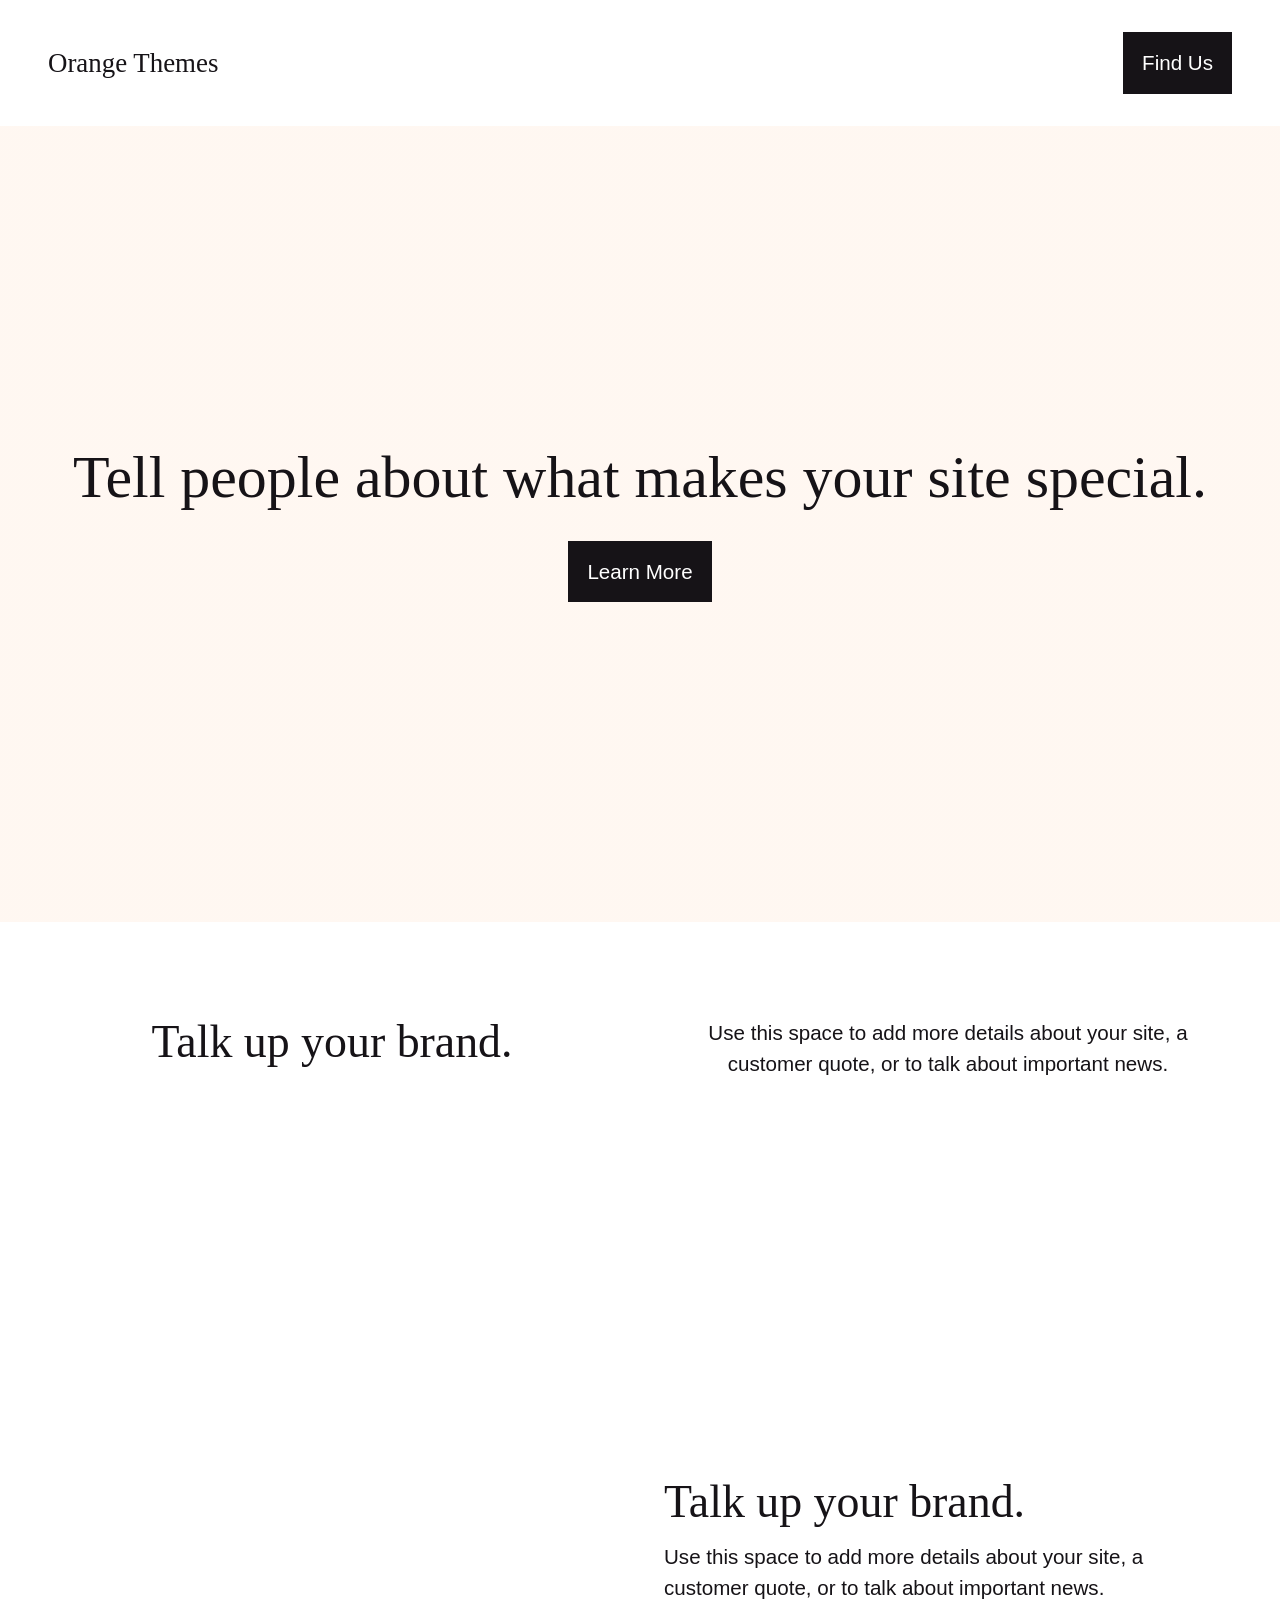
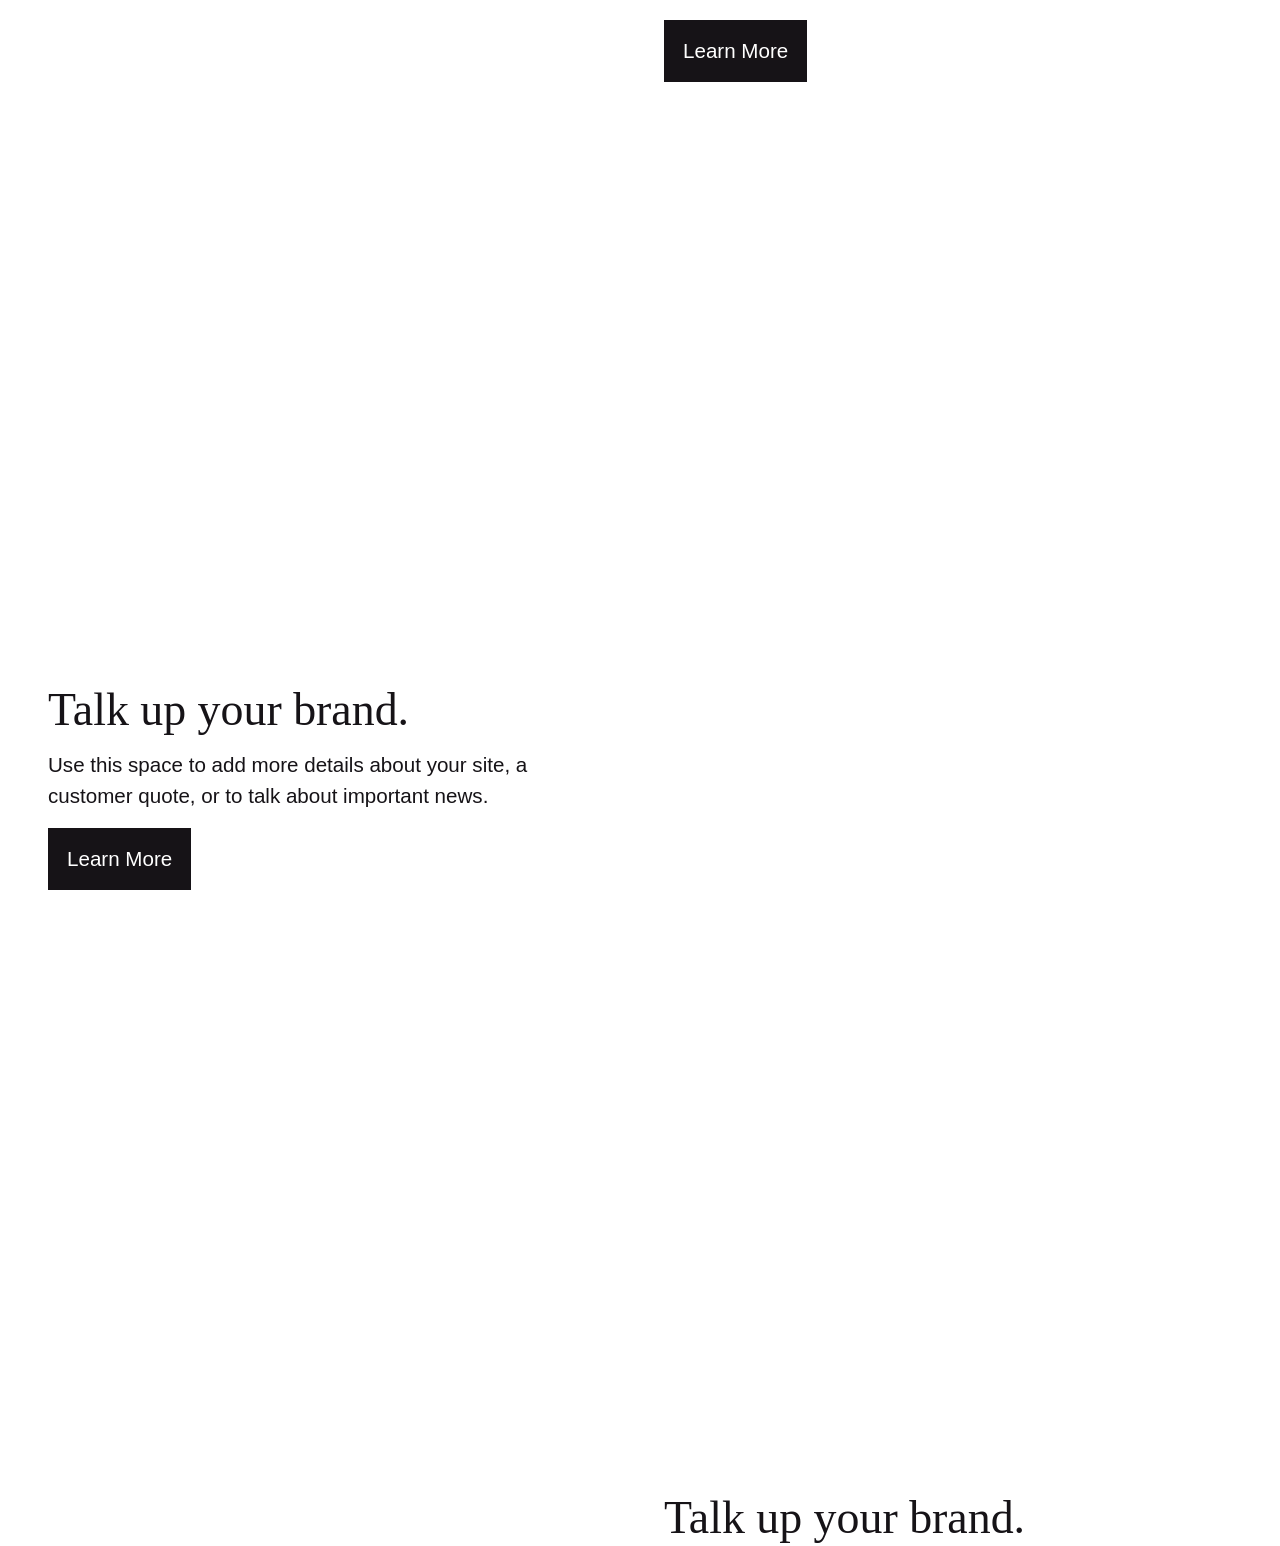
==== commit cec83bfd: "Add files via upload" ====
--- a/index.html
+++ b/index.html
@@ -1,493 +1,39 @@
-<!doctype html>
-<html data-n-head-ssr lang="en-us" dir="ltr">
-  <head>
-    <title>Style Maker Theme Support/help Center</title>
-    <meta data-n-head="ssr" charset="utf-8">
-    <meta data-n-head="ssr" name="viewport" content="width=device-width, initial-scale=1">
-    <meta data-n-head="ssr" data-hid="viewport" name="viewport" content="width=device-width, initial-scale=1, maximum-scale=1.0, user-scalable=no">
-    <meta data-n-head="ssr" data-hid="og:image" name="og:image" content="">
-    <meta data-n-head="ssr" data-hid="description" name="description" content="">
-    <meta data-n-head="ssr" data-hid="og:title" name="og:title" content="Style Maker Theme Help Center">
-    <meta data-n-head="ssr" data-hid="og:description" name="og:description" content="">
-     <link rel="stylesheet" href="assets/styles.css">
-    <!--<link data-n-head="ssr" rel="shortcut icon" href="../tawk.link/thumb/625b8300b0d10b6f3e6decce/kb/icon/tPo7DMVTyLc7c8.png?width=32&amp;height=32" type="image/png">
-    <link data-n-head="ssr" rel="apple-touch-icon" href="../tawk.link/thumb/625b8300b0d10b6f3e6decce/kb/icon/tPo7DMVTyLc7c8.png?width=32&amp;height=32">
-    <link rel="preload" href="_nuxt/runtime.57f633e.js" as="script">
-    <link rel="preload" href="_nuxt/commons/app.bb99c71.js" as="script">
-    <link rel="preload" href="_nuxt/vendors_app.16d7ccf.js" as="script">
-    <link rel="preload" href="_nuxt/app.73f1566.js" as="script">
-    <link rel="preload" href="_nuxt/commons/lang.index_index.82a6a79.js" as="script">
-    <link rel="preload" href="_nuxt/pages/index.76dc66a.js" as="script">
-    <link rel="preload" href="_nuxt/commons/57629570.4a55555.js" as="script">-->    
-  </head>
-  <body>
-    <div data-server-rendered="true" id="__nuxt">
-      <!---->
-      <div id="__layout">
-        <div id="body-container" dir="ltr" class="ltr" style="font-family:helvetica;--hover-color:#023047;--primary-color:#063c41;--text-color:#edf6f9;">
-          <header style="color:#edf6f9;background:url(assets/header-background.png) #063c41 repeat;">
-            <div id="kb-header">
-              <div id="header-top">
-                <a href="index.html" aria-current="page" id="header-logo" class="hompage-link nuxt-link-exact-active nuxt-link-active">
-                  <div class="logo">
-                    <img src="assets/peristylelogo.png">
-                  </div>
-                  <!--<div id="kb-title"> Style Maker Theme Help </div>-->
-                </a>
-                <div id="navigation-container" class="ms-auto" data-v-70d248cc>
-                  <div id="full-navigation" data-v-70d248cc>
-                    <a id="ticket-submit-link" href="supportticket.html" class="nav-item" data-v-70d248cc> Submit Ticket </a>
-                    <a href="ourteam.html" target="_blank" class="nav-item" data-v-70d248cc> Our Team </a>
-                    <a href="https://orangethemesandapps.com/contactform" target="_blank" class="nav-item" data-v-70d248cc> Contact </a>
-                    <!---->
-                  </div>
-                  <div id="min-navigation" style="display:none;" data-v-70d248cc>
-                    <a id="open-side-nav" href="#" onclick="return false;" class="icon-wrapper" data-v-70d248cc>
-                      <svg xmlns="http://www.w3.org/2000/svg" width="24px" height="24px" viewBox="0 0 24 24" fill="none" stroke="currentColor" stroke-width="2" stroke-linecap="round" stroke-linejoin="round" class="feather feather-menu" data-v-70d248cc data-v-70d248cc>
-                        <line x1="3" y1="12" x2="21" y2="12" data-v-70d248cc data-v-70d248cc></line>
-                        <line x1="3" y1="6" x2="21" y2="6" data-v-70d248cc data-v-70d248cc></line>
-                        <line x1="3" y1="18" x2="21" y2="18" data-v-70d248cc data-v-70d248cc></line>
-                      </svg>
-                    </a>
-                  </div>
-                  <div id="min-navigation-container" class="modal-backdrop hide" data-v-70d248cc>
-                    <div id="side-navigation" style="height:100%;width:70%;background-color:#063c41;color:#edf6f9;" data-v-70d248cc>
-                      <div id="side-navigation-header" data-v-70d248cc>
-                        <div class="logo" data-v-70d248cc>
-                          <img src="../tawk.link/625b8300b0d10b6f3e6decce/kb/logo/xAZMqy4muV.png" data-v-70d248cc>
-                        </div>
-                        <a id="close-side-nav" href="#" onclick="return false;" class="icon-wrapper ms-auto" data-v-70d248cc>
-                          <svg xmlns="http://www.w3.org/2000/svg" width="2em" height="2em" viewBox="0 0 24 24" fill="none" stroke="currentColor" stroke-width="2" stroke-linecap="round" stroke-linejoin="round" class="feather feather-x" data-v-70d248cc data-v-70d248cc>
-                            <line x1="18" y1="6" x2="6" y2="18" data-v-70d248cc data-v-70d248cc></line>
-                            <line x1="6" y1="6" x2="18" y2="18" data-v-70d248cc data-v-70d248cc></line>
-                          </svg>
-                        </a>
-                      </div>
-                      <div id="side-navigation-links" data-v-70d248cc>
-                        <a id="ticket-submit-link" href="supportticket.html" class="nav-item" data-v-70d248cc>Submit Ticket</a>
-                        <a href="https://stylemakerthemesupport.tawk.help/" target="_blank" class="nav-item" data-v-70d248cc> Home </a>
-                        <a href="https://orangethemesandapps.com/contactform" target="_blank" class="nav-item" data-v-70d248cc> Contact </a>
-                        <!---->
-                        <div id="slide-down-language" data-v-70d248cc></div>
-                      </div>
-                    </div>
-                  </div>
-                  <!---->
-                </div>
-              </div>
-              <div id="banner-panel" class="home">
-                <div id="banner-content">
-                  <p id="banner-title"> Style Maker Shopify Theme Help Center</p>
-                  <p id="banner-subtitle"> All in one theme for your store </p>
-                  <div id="search-container">
-                    <div id="search-input-container">
-                      <input id="header-search-input" placeholder="Search for answers" type="text" autocomplete="off" class="input-text">
-                      <div id="search-icon" class="ms-20">
-                        <span class="icon-wrapper">
-                          <svg xmlns="http://www.w3.org/2000/svg" width="1.2em" height="1.2em" viewBox="0 0 24 24" fill="none" stroke="currentColor" stroke-width="2" stroke-linecap="round" stroke-linejoin="round" class="feather feather-search">
-                            <circle cx="11" cy="11" r="8"></circle>
-                            <line x1="21" y1="21" x2="16.65" y2="16.65"></line>
-                          </svg>
-                        </span>
-                      </div>
-                    </div>
-                    <div id="search-results">
-                      <ul id="recent-list" style="display:none;">
-                        <li id="recent-header" class="result-item">
-                          <span class="icon icon-wrapper">
-                            <svg xmlns="http://www.w3.org/2000/svg" width="1em" height="1em" viewBox="0 0 24 24" fill="none" stroke="currentColor" stroke-width="2" stroke-linecap="round" stroke-linejoin="round" class="feather feather-clock">
-                              <circle cx="12" cy="12" r="10"></circle>
-                              <polyline points="12 6 12 12 16 14"></polyline>
-                            </svg>
-                          </span>
-                          <span>Recent Searches</span>
-                        </li>
-                      </ul>
-                      <!---->
-                      <!---->
-                    </div>
-                  </div>
-                </div>
-              </div>
-            </div>
-          </header>
-            <!--<div class="wrapper">
-              <div class="search-input">
-                <a href="" target="_blank" hidden></a>
-                <input type="text" placeholder="Type to search..">
-                <div class="autocom-box">
-                </div>
-                <div class="icon"><i class="fas fa-search"></i></div>
-              </div>
-            </div>-->
-          <div id="content">
-            <div class="container" data-v-347aff46>
-              <div id="list-type" data-v-347aff46>
-                <button class="btn active" style="color:#063c41;background-color:#edf6f9;" data-v-347aff46>
-                  <div class="icon-wrapper" data-v-347aff46>
-                    <svg xmlns="http://www.w3.org/2000/svg" width="1.3em" height="1.3em" viewBox="0 0 24 24" fill="none" stroke="currentColor" stroke-width="2" stroke-linecap="round" stroke-linejoin="round" class="custom-class feather feather-grid" data-v-347aff46 data-v-347aff46>
-                      <rect x="3" y="3" width="7" height="7" data-v-347aff46 data-v-347aff46></rect>
-                      <rect x="14" y="3" width="7" height="7" data-v-347aff46 data-v-347aff46></rect>
-                      <rect x="14" y="14" width="7" height="7" data-v-347aff46 data-v-347aff46></rect>
-                      <rect x="3" y="14" width="7" height="7" data-v-347aff46 data-v-347aff46></rect>
-                    </svg>
-                  </div>
-                </button>
-                <button class="btn" style="color:#063c41;background-color:#edf6f9;" data-v-347aff46>
-                  <div class="icon-wrapper" data-v-347aff46>
-                    <svg xmlns="http://www.w3.org/2000/svg" width="1.3em" height="1.3em" viewBox="0 0 24 24" fill="none" stroke="currentColor" stroke-width="2" stroke-linecap="round" stroke-linejoin="round" class="custom-class feather feather-menu" data-v-347aff46 data-v-347aff46>
-                      <line x1="3" y1="12" x2="21" y2="12" data-v-347aff46 data-v-347aff46></line>
-                      <line x1="3" y1="6" x2="21" y2="6" data-v-347aff46 data-v-347aff46></line>
-                      <line x1="3" y1="18" x2="21" y2="18" data-v-347aff46 data-v-347aff46></line>
-                    </svg>
-                  </div>
-                </button>
-              </div>
-              <div id="categories-block-container" data-v-347aff46>
-                <div id="categories-block-wrapper" class="grid" data-v-347aff46>
-                  <div class="category-block grid" data-v-e3c6f672 data-v-347aff46>
-                    <a href="category/tutorial-videos.html" class="link" data-v-e3c6f672>
-                      <div class="category-icon icon-wrapper" style="color:#023047;" data-v-e3c6f672>
-                        <i class="kb-icon kb-icon-camera kb-icon-xxlarge" data-v-e3c6f672></i>
-                      </div>
-                      <div class="category-details" data-v-e3c6f672>
-                        <div class="title" style="color:#2b2d42;" data-v-e3c6f672> Tutorial Videos </div>
-                        <!---->
-                        <div class="written-details" data-v-e3c6f672>
-                          <div class="authors-avatar" style="display:none;" data-v-e3c6f672>
-                            <div class="author-avatar" data-v-e3c6f672>
-                              <img src="https://tawk.link/avatar/male-09.svg" data-v-e3c6f672>
-                            </div>
-                          </div>
-                          <div data-v-e3c6f672>
-                            <span class="total" style="color:#023047;" data-v-e3c6f672>11 articles </span>
-                            <span class="time" style="display:none;" data-v-e3c6f672> Style Maker Theme Support </span>
-                          </div>
-                        </div>
-                        <div class="time" data-v-e3c6f672> Last Update vor einem Tag </div>
-                      </div>
-                    </a>
-                  </div>
-                  <div class="category-block grid" data-v-e3c6f672 data-v-347aff46>
-                    <a href="category/installing-theme.html" class="link" data-v-e3c6f672>
-                      <div class="category-icon icon-wrapper" style="color:#023047;" data-v-e3c6f672>
-                        <i class="kb-icon kb-icon-arrow-right-circle kb-icon-xxlarge" data-v-e3c6f672></i>
-                      </div>
-                      <div class="category-details" data-v-e3c6f672>
-                        <div class="title" style="color:#2b2d42;" data-v-e3c6f672> Theme Installation </div>
-                        <!---->
-                        <div class="written-details" data-v-e3c6f672>
-                          <div class="authors-avatar" style="display:none;" data-v-e3c6f672>
-                            <div class="author-avatar" data-v-e3c6f672>
-                              <img src="https://tawk.link/avatar/male-09.svg" data-v-e3c6f672>
-                            </div>
-                          </div>
-                          <div data-v-e3c6f672>
-                            <span class="total" style="color:#023047;" data-v-e3c6f672>1 article </span>
-                            <span class="time" style="display:none;" data-v-e3c6f672> Style Maker Theme Support </span>
-                          </div>
-                        </div>
-                        <div class="time" data-v-e3c6f672> Last Update vor 2 Tagen </div>
-                      </div>
-                    </a>
-                  </div>
-                  <div class="category-block grid" data-v-e3c6f672 data-v-347aff46>
-                    <a href="category/header.html" class="link" data-v-e3c6f672>
-                      <div class="category-icon icon-wrapper" style="color:#023047;" data-v-e3c6f672>
-                        <i class="kb-icon kb-icon-credit-card kb-icon-xxlarge" data-v-e3c6f672></i>
-                      </div>
-                      <div class="category-details" data-v-e3c6f672>
-                        <div class="title" style="color:#2b2d42;" data-v-e3c6f672> Header </div>
-                        <!---->
-                        <div class="written-details" data-v-e3c6f672>
-                          <div class="authors-avatar" style="display:none;" data-v-e3c6f672>
-                            <div class="author-avatar" data-v-e3c6f672>
-                              <img src="https://tawk.link/avatar/male-09.svg" data-v-e3c6f672>
-                            </div>
-                          </div>
-                          <div data-v-e3c6f672>
-                            <span class="total" style="color:#023047;" data-v-e3c6f672>3 articles </span>
-                            <span class="time" style="display:none;" data-v-e3c6f672> Style Maker Theme Support </span>
-                          </div>
-                        </div>
-                        <div class="time" data-v-e3c6f672> Last Update vor einem Tag </div>
-                      </div>
-                    </a>
-                  </div>
-                  <div class="category-block grid" data-v-e3c6f672 data-v-347aff46>
-                    <a href="category/sections.html" class="link" data-v-e3c6f672>
-                      <div class="category-icon icon-wrapper" style="color:#023047;" data-v-e3c6f672>
-                        <i class="kb-icon kb-icon-server kb-icon-xxlarge" data-v-e3c6f672></i>
-                      </div>
-                      <div class="category-details" data-v-e3c6f672>
-                        <div class="title" style="color:#2b2d42;" data-v-e3c6f672> Sections </div>
-                        <!---->
-                        <div class="written-details" data-v-e3c6f672>
-                          <div class="authors-avatar" style="display:none;" data-v-e3c6f672>
-                            <div class="author-avatar" data-v-e3c6f672>
-                              <img src="https://tawk.link/avatar/male-09.svg" data-v-e3c6f672>
-                            </div>
-                          </div>
-                          <div data-v-e3c6f672>
-                            <span class="total" style="color:#023047;" data-v-e3c6f672>1 article </span>
-                            <span class="time" style="display:none;" data-v-e3c6f672> Style Maker Theme Support </span>
-                          </div>
-                        </div>
-                        <div class="time" data-v-e3c6f672> Last Update vor 2 Tagen </div>
-                      </div>
-                    </a>
-                  </div>
-                  <div class="category-block grid" data-v-e3c6f672 data-v-347aff46>
-                    <a href="category/collection-page.html" class="link" data-v-e3c6f672>
-                      <div class="category-icon icon-wrapper" style="color:#023047;" data-v-e3c6f672>
-                        <i class="kb-icon kb-icon-hard-drive kb-icon-xxlarge" data-v-e3c6f672></i>
-                      </div>
-                      <div class="category-details" data-v-e3c6f672>
-                        <div class="title" style="color:#2b2d42;" data-v-e3c6f672> Collection Page </div>
-                        <!---->
-                        <div class="written-details" data-v-e3c6f672>
-                          <div class="authors-avatar" style="display:none;" data-v-e3c6f672>
-                            <div class="author-avatar" data-v-e3c6f672>
-                              <img src="https://tawk.link/avatar/male-09.svg" data-v-e3c6f672>
-                            </div>
-                          </div>
-                          <div data-v-e3c6f672>
-                            <span class="total" style="color:#023047;" data-v-e3c6f672>1 article </span>
-                            <span class="time" style="display:none;" data-v-e3c6f672> Style Maker Theme Support </span>
-                          </div>
-                        </div>
-                        <div class="time" data-v-e3c6f672> Last Update vor 2 Tagen </div>
-                      </div>
-                    </a>
-                  </div>
-                  <div class="category-block grid" data-v-e3c6f672 data-v-347aff46>
-                    <a href="category/frequently-asked-questions.html" class="link" data-v-e3c6f672>
-                      <div class="category-icon icon-wrapper" style="color:#023047;" data-v-e3c6f672>
-                        <i class="kb-icon kb-icon-star kb-icon-xxlarge" data-v-e3c6f672></i>
-                      </div>
-                      <div class="category-details" data-v-e3c6f672>
-                        <div class="title" style="color:#2b2d42;" data-v-e3c6f672> Frequently Asked Questions </div>
-                        <!---->
-                        <div class="written-details" data-v-e3c6f672>
-                          <div class="authors-avatar" style="display:none;" data-v-e3c6f672>
-                            <div class="author-avatar" data-v-e3c6f672>
-                              <img src="https://tawk.link/avatar/male-09.svg" data-v-e3c6f672>
-                            </div>
-                          </div>
-                          <div data-v-e3c6f672>
-                            <span class="total" style="color:#023047;" data-v-e3c6f672>5 articles </span>
-                            <span class="time" style="display:none;" data-v-e3c6f672> Style Maker Theme Support </span>
-                          </div>
-                        </div>
-                        <div class="time" data-v-e3c6f672> Last Update vor einem Tag </div>
-                      </div>
-                    </a>
-                  </div>
-                  <div class="category-block grid" data-v-e3c6f672 data-v-347aff46>
-                    <a href="category/product-page.html" class="link" data-v-e3c6f672>
-                      <div class="category-icon icon-wrapper" style="color:#023047;" data-v-e3c6f672>
-                        <i class="kb-icon kb-icon-image kb-icon-xxlarge" data-v-e3c6f672></i>
-                      </div>
-                      <div class="category-details" data-v-e3c6f672>
-                        <div class="title" style="color:#2b2d42;" data-v-e3c6f672> Product Page </div>
-                        <!---->
-                        <div class="written-details" data-v-e3c6f672>
-                          <div class="authors-avatar" style="display:none;" data-v-e3c6f672>
-                            <div class="author-avatar" data-v-e3c6f672>
-                              <img src="https://tawk.link/avatar/male-09.svg" data-v-e3c6f672>
-                            </div>
-                          </div>
-                          <div data-v-e3c6f672>
-                            <span class="total" style="color:#023047;" data-v-e3c6f672>2 articles </span>
-                            <span class="time" style="display:none;" data-v-e3c6f672> Style Maker Theme Support </span>
-                          </div>
-                        </div>
-                        <div class="time" data-v-e3c6f672> Last Update vor einem Tag </div>
-                      </div>
-                    </a>
-                  </div>
-                  <div class="category-block grid" data-v-e3c6f672 data-v-347aff46>
-                    <a href="category/cart-page.html" class="link" data-v-e3c6f672>
-                      <div class="category-icon icon-wrapper" style="color:#023047;" data-v-e3c6f672>
-                        <i class="kb-icon kb-icon-suitcase kb-icon-xxlarge" data-v-e3c6f672></i>
-                      </div>
-                      <div class="category-details" data-v-e3c6f672>
-                        <div class="title" style="color:#2b2d42;" data-v-e3c6f672> Cart Page </div>
-                        <!---->
-                        <div class="written-details" data-v-e3c6f672>
-                          <div class="authors-avatar" style="display:none;" data-v-e3c6f672>
-                            <div class="author-avatar" data-v-e3c6f672>
-                              <img src="https://tawk.link/avatar/male-09.svg" data-v-e3c6f672>
-                            </div>
-                          </div>
-                          <div data-v-e3c6f672>
-                            <span class="total" style="color:#023047;" data-v-e3c6f672>1 article </span>
-                            <span class="time" style="display:none;" data-v-e3c6f672> Style Maker Theme Support </span>
-                          </div>
-                        </div>
-                        <div class="time" data-v-e3c6f672> Last Update vor 2 Tagen </div>
-                      </div>
-                    </a>
-                  </div>
-                  <div class="category-block grid" data-v-e3c6f672 data-v-347aff46>
-                    <a href="category/footer.html" class="link" data-v-e3c6f672>
-                      <div class="category-icon icon-wrapper" style="color:#023047;" data-v-e3c6f672>
-                        <i class="kb-icon kb-icon-tablet kb-icon-xxlarge" data-v-e3c6f672></i>
-                      </div>
-                      <div class="category-details" data-v-e3c6f672>
-                        <div class="title" style="color:#2b2d42;" data-v-e3c6f672> Footer </div>
-                        <!---->
-                        <div class="written-details" data-v-e3c6f672>
-                          <div class="authors-avatar" style="display:none;" data-v-e3c6f672>
-                            <div class="author-avatar" data-v-e3c6f672>
-                              <img src="https://tawk.link/avatar/male-09.svg" data-v-e3c6f672>
-                            </div>
-                          </div>
-                          <div data-v-e3c6f672>
-                            <span class="total" style="color:#023047;" data-v-e3c6f672>1 article </span>
-                            <span class="time" style="display:none;" data-v-e3c6f672> Style Maker Theme Support </span>
-                          </div>
-                        </div>
-                        <div class="time" data-v-e3c6f672> Last Update vor 2 Tagen </div>
-                      </div>
-                    </a>
-                  </div>
-                  <div class="category-block grid" data-v-e3c6f672 data-v-347aff46>
-                    <a href="category/announcement-bar.html" class="link" data-v-e3c6f672>
-                      <div class="category-icon icon-wrapper" style="color:#023047;" data-v-e3c6f672>
-                        <i class="kb-icon kb-icon-clean kb-icon-xxlarge" data-v-e3c6f672></i>
-                      </div>
-                      <div class="category-details" data-v-e3c6f672>
-                        <div class="title" style="color:#2b2d42;" data-v-e3c6f672> Announcement Bar </div>
-                        <!---->
-                        <div class="written-details" data-v-e3c6f672>
-                          <div class="authors-avatar" style="display:none;" data-v-e3c6f672>
-                            <div class="author-avatar" data-v-e3c6f672>
-                              <img src="https://tawk.link/avatar/male-09.svg" data-v-e3c6f672>
-                            </div>
-                          </div>
-                          <div data-v-e3c6f672>
-                            <span class="total" style="color:#023047;" data-v-e3c6f672>1 article </span>
-                            <span class="time" style="display:none;" data-v-e3c6f672> Style Maker Theme Support </span>
-                          </div>
-                        </div>
-                        <div class="time" data-v-e3c6f672> Last Update vor 2 Tagen </div>
-                      </div>
-                    </a>
-                  </div>
-                  <div class="category-block grid" data-v-e3c6f672 data-v-347aff46>
-                    <a href="category/product-quiz.html" class="link" data-v-e3c6f672>
-                      <div class="category-icon icon-wrapper" style="color:#023047;" data-v-e3c6f672>
-                        <i class="kb-icon kb-icon-airplay kb-icon-xxlarge" data-v-e3c6f672></i>
-                      </div>
-                      <div class="category-details" data-v-e3c6f672>
-                        <div class="title" style="color:#2b2d42;" data-v-e3c6f672> Product Quiz </div>
-                        <!---->
-                        <div class="written-details" data-v-e3c6f672>
-                          <div class="authors-avatar" style="display:none;" data-v-e3c6f672>
-                            <div class="author-avatar" data-v-e3c6f672>
-                              <img src="https://tawk.link/avatar/male-09.svg" data-v-e3c6f672>
-                            </div>
-                          </div>
-                          <div data-v-e3c6f672>
-                            <span class="total" style="color:#023047;" data-v-e3c6f672>3 articles </span>
-                            <span class="time" style="display:none;" data-v-e3c6f672> Style Maker Theme Support </span>
-                          </div>
-                        </div>
-                        <div class="time" data-v-e3c6f672> Last Update vor einem Tag </div>
-                      </div>
-                    </a>
-                  </div>
-                  <div class="category-block grid" data-v-e3c6f672 data-v-347aff46>
-                    <a href="category/search-page-search-popup.html" class="link" data-v-e3c6f672>
-                      <div class="category-icon icon-wrapper" style="color:#023047;" data-v-e3c6f672>
-                        <i class="kb-icon kb-icon-search kb-icon-xxlarge" data-v-e3c6f672></i>
-                      </div>
-                      <div class="category-details" data-v-e3c6f672>
-                        <div class="title" style="color:#2b2d42;" data-v-e3c6f672> Search Page &amp; Search Popup </div>
-                        <!---->
-                        <div class="written-details" data-v-e3c6f672>
-                          <div class="authors-avatar" style="display:none;" data-v-e3c6f672>
-                            <div class="author-avatar" data-v-e3c6f672>
-                              <img src="https://tawk.link/avatar/male-09.svg" data-v-e3c6f672>
-                            </div>
-                          </div>
-                          <div data-v-e3c6f672>
-                            <span class="total" style="color:#023047;" data-v-e3c6f672>1 article </span>
-                            <span class="time" style="display:none;" data-v-e3c6f672> Style Maker Theme Support </span>
-                          </div>
-                        </div>
-                        <div class="time" data-v-e3c6f672> Last Update vor einem Tag </div>
-                      </div>
-                    </a>
-                  </div>
-                  <div class="category-block grid" data-v-e3c6f672 data-v-347aff46>
-                    <a href="category/contact-us.html" class="link" data-v-e3c6f672>
-                      <div class="category-icon icon-wrapper" style="color:#023047;" data-v-e3c6f672>
-                        <i class="kb-icon kb-icon-mail kb-icon-xxlarge" data-v-e3c6f672></i>
-                      </div>
-                      <div class="category-details" data-v-e3c6f672>
-                        <div class="title" style="color:#2b2d42;" data-v-e3c6f672> Contact Us </div>
-                        <!---->
-                        <div class="written-details" data-v-e3c6f672>
-                          <div class="authors-avatar" style="display:none;" data-v-e3c6f672>
-                            <div class="author-avatar" data-v-e3c6f672>
-                              <img src="https://tawk.link/avatar/male-09.svg" data-v-e3c6f672>
-                            </div>
-                          </div>
-                          <div data-v-e3c6f672>
-                            <span class="total" style="color:#023047;" data-v-e3c6f672>1 article </span>
-                            <span class="time" style="display:none;" data-v-e3c6f672> Style Maker Theme Support </span>
-                          </div>
-                        </div>
-                        <div class="time" data-v-e3c6f672> Last Update vor einem Tag </div>
-                      </div>
-                    </a>
-                  </div>
-                </div>
-                <!---->
-              </div>
-            </div>
-          </div>
-          <footer id="kb-footer">
-            <div id="footer-content">
-              <div id="branding">
-                <p id="branding-text">
-                  <a id="tawkto-link" href="https://www.tawk.to/?utm_source=kb&amp;utm_medium=link&amp;utm_campaign=referral&amp;utm_term=521727297ca1334016000005" target="_blank"> We're  <img alt="⚡" title=":zap:" src="../cdn.jsdelivr.net/emojione/assets/png/26a190b7.png?v=2.2.7" class="emojione">  by  <b style="color: #242424;">tawk.to</b>
-                  </a>
-                </p>
-              </div>
-              <div id="social-links" class="right">
-                <!---->
-                <!---->
-                <!--<a href="https://www.facebook.com/muthu.somasundaram.1" target="_blank" class="social-icon">
-                  <svg width="10" height="21" fill="none" xmlns="http://www.w3.org/2000/svg">
-                    <path d="M9.293 7.143H6.128V5.067c0-.78.517-.961.88-.961h2.234V.679L6.166.667c-3.414 0-4.191 2.556-4.191 4.191v2.285H0v3.531h1.975v9.993h4.153v-9.993h2.803l.362-3.531z" fill="#9C9AA6"></path>
-                  </svg>
-                </a>-->
-                
-              </div>
-            </div>
-          </footer>
-        </div>
-      </div>
-    </div>
-    <script src="assets/suggestions.js"></script> 
-    <!-- Start of HubSpot Embed Code -->
-  <script type="text/javascript" id="hs-script-loader" async defer src="//js-na1.hs-scripts.com/21804889.js"></script>
-  <!-- End of HubSpot Embed Code -->
-    <!--Start of Tawk.to Script-->
-<!--<script type="text/javascript">
-  /*var Tawk_API=Tawk_API||{}, Tawk_LoadStart=new Date();
-  (function(){
-  var s1=document.createElement("script"),s0=document.getElementsByTagName("script")[0];
-  s1.async=true;
-  s1.src='https://embed.tawk.to/625b8300b0d10b6f3e6decce/1g0qnffdu';
-  s1.charset='UTF-8';
-  s1.setAttribute('crossorigin','*');
-  s0.parentNode.insertBefore(s1,s0);
-  })();*/
-</script>-->
-<!--End of Tawk.to Script-->
-  </body>
-</html>
+<!DOCTYPE html>
+<!-- saved from url=(0041)https://orange-themes.mailchimpsites.com/ -->
+<html style="--paddingAdjustFirstSection:0px; --headingAdjustPosition: initial;"><head><meta http-equiv="Content-Type" content="text/html; charset=UTF-8"><script async="" src="./assets/36deb42f9e15aef4bab625a7f.js"></script><script id="mcjs">!function(c,h,i,m,p){m=c.createElement(h),p=c.getElementsByTagName(h)[0],m.async=1,m.src=i,p.parentNode.insertBefore(m,p)}(document,"script","https://chimpstatic.com/mcjs-connected/js/users/5cb7f98301f132e8177725b49/36deb42f9e15aef4bab625a7f.js");</script><link rel="stylesheet" href="./assets/css">
+
+<meta name="viewport" content="width=device-width, initial-scale=1, maximum-scale=5, viewport-fit=cover">
+<title>Home - Orange Themes</title>
+<style>:root { --global-buttonBackgroundColor: #161317; }:root { --global-buttonBorderRadius: 0px; }:root { --global-buttonBorderSize: 1px; }:root { --global-buttonBorderStyle: solid; }:root { --global-buttonBorderColor: #161317; }:root { --global-buttonBoxShadowColor: nullpx; }:root { --global-buttonBoxShadowHOffset: 3px; }:root { --global-buttonBoxShadowVOffset: 3px; }:root { --global-buttonBoxShadowBlur: 6px; }:root { --global-buttonBoxShadowSpread: 3px; }:root { --global-buttonColor: #ffffff; }:root { --global-buttonFontSize: 21px; }:root { --global-buttonIsFullWidth: falsepx; }:root { --global-buttonVerticalPadding: 18px; }:root { --global-buttonHorizontalPadding: 18px; }:root { --global-backgroundColor: #ffffff; }:root { --global-columnBorderColor: #161317; }:root { --global-contentBackgroundColor: nullpx; }:root { --global-baseSpacing: 16px; }:root { --global-dividerBackgroundColor: transparent; }:root { --global-dividerColor: #dedede; }:root { --global-dividerHeight: 2px; }:root { --global-dividerStyle: solid; }:root { --global-dividerTopSpacing: 20px; }:root { --global-dividerBottomSpacing: 20px; }:root { --global-headingTextColor: #161317; }:root { --global-linkTextColor: #161317; }:root { --global-paragraphTextColor: #161317; }:root { --global-baseFontSize: 21px; }:root { --global-maxWidth: 1360px; }:root { --global-inputBackgroundColor: transparent; }:root { --global-inputBorderRadius: 4px; }:root { --global-inputBorderSize: 2px; }:root { --global-inputBorderStyle: solid; }:root { --global-inputBorderColor: #d0d0d0; }:root { --global-inputColor: #161317; }:root { --global-inputWidth: 60%; }:root { --global-animationType: none; }:root { --global-animationDuration: 0.6s; }:root { --global-animationEasing: cubic-bezier(0.41, 0.41, 0.07, 1); }:root { --global-animationStagger: off; }:root { --global-buttonHoveredBackgroundColor: #3e3641; }:root { --global-secondaryButtonBackgroundColor: transparent; }:root { --global-secondaryButtonBorderColor: #161317; }:root { --global-secondaryButtonColor: #161317; }:root { --global-buttonTransitionProperty: background-color; }:root { --global-buttonTextDecoration: undefined; }:root { --global-secondaryButtonTextDecoration: undefined; }:root { --global-spacing: 1; }:root { --global-headingFontWeight: 400; }:root { --global-buttonFontWeight: 400; }:root { --global-headingFontFamily: 'Marcellus', serif; }:root { --global-paragraphFontFamily: 'DM Sans', sans-serif; }:root { --global-buttonFontFamily: 'DM Sans', sans-serif; }body { background-color: #ffffff; }:root { --global-typeScale: 1.333; }</style><link rel="stylesheet" href="./assets/websites-runtime.1237354dbbb1a397c2ed.css"><meta property="og:title" content="Home"><meta name="twitter:title" content="Home"><meta property="og:type" content="website"><meta name="twitter:type" content="website"><meta property="og:image" content="https://cdn-images.mailchimp.com/template_images/fake-brands_big-mood-spa/fake-brands_big-mood-spa_hero_0910_jh.jpg"><meta name="twitter:image" content="https://cdn-images.mailchimp.com/template_images/fake-brands_big-mood-spa/fake-brands_big-mood-spa_hero_0910_jh.jpg"><meta property="og:url" content="https://orange-themes.mailchimpsites.com"><meta name="twitter:url" content="https://orange-themes.mailchimpsites.com"><link rel="icon" href="https://s3.amazonaws.com/cdn-images.mailchimp.com/websites/favicons/default/favicon.ico" type="image/x-icon"><link rel="apple-touch-icon" href="https://s3.amazonaws.com/cdn-images.mailchimp.com/websites/favicons/default/apple-touch-icon.png" sizes="180x180"><link rel="icon" href="https://s3.amazonaws.com/cdn-images.mailchimp.com/websites/favicons/default/android-chrome-192x192.png" type="image/png" sizes="192x192"><link rel="icon" href="https://s3.amazonaws.com/cdn-images.mailchimp.com/websites/favicons/default/android-chrome-512x512.png" type="image/png" sizes="512x512"></head>
+<body class="mceRuntime" data-click-tracking-endpoint="https://orange-themes.mailchimpsites.com/_/j3znwHRK5TRY__n-P0vI5IQTx9KA8Rl75P9t71HcPo8/https/mc.us8.list-manage.com/pages/track/url-clicked?u=5cb7f98301f132e8177725b49&amp;id=03006792e1f0">
+<div id="root"><div data-js-target="headerWithNav" data-layout="leftAligned" id="section_206177f9a35980dd5fa5c30069b4015d" class="mceRow mceRow--isFullBleed mceRow--noSpacing mceRow--adjustMargin mceRow--singleColumn-mobile mceRow--singleColumn-tablet"><div class="mceColumn justify-items-center justify-self-center" style="--mceColumn-spacing:0;--mceColumn-paddingTop:0;--mceColumn-paddingRight:0;--mceColumn-paddingBottom:0;--mceColumn-paddingLeft:0"><div class="mceRow mceRow--maxWidth" style="--mceRow-paddingTop:2;--mceRow-paddingRight:3;--mceRow-paddingBottom:2;--mceRow-paddingLeft:3;--mceRow-paddingTop-tablet:0.9;--mceRow-paddingRight-tablet:0.9;--mceRow-paddingBottom-tablet:0.9;--mceRow-paddingLeft-tablet:0.9;--mceRow-paddingTop-mobile:0.9;--mceRow-paddingRight-mobile:0.9;--mceRow-paddingBottom-mobile:0.9;--mceRow-paddingLeft-mobile:0.9"><div class="mceColumn justify-items-start justify-self-start" style="--mceColumn-paddingTop:0;--mceColumn-paddingRight:0;--mceColumn-paddingBottom:0;--mceColumn-paddingLeft:0;--mceColumn-position:absolute;--mceColumn-span:2;--mceColumn-alignSelf:center;--mceColumn-position-tablet:static;--mceColumn-position-mobile:static"><div data-ref="hamburgerIconRef" data-properties="{&quot;name&quot;:&quot;hamburgerIconRef&quot;,&quot;computedWidth&quot;:202.66666666666666,&quot;computedPercentageWidth&quot;:0.16666666666666666}"><svg xmlns="http://www.w3.org/2000/svg" viewBox="0 0 24 24" focusable="false" aria-hidden="true" class="wink-icon"><path d="M22 7H2V5h20v2zm0 6H2v-2h20v2zM2 19h20v-2H2v2z"></path></svg></div></div><div class="mceColumn justify-items-center-tablet justify-self-center-tablet justify-items-center-mobile justify-self-center-mobile" style="--mceColumn-paddingTop:0;--mceColumn-paddingRight:0;--mceColumn-paddingBottom:0;--mceColumn-paddingLeft:0;--mceColumn-span:10;--mceColumn-alignSelf:center"><div class="mceClusterLayout mceClusterLayout--shouldNotWrap" style="--mceClusterLayout-alignment:center;--mceClusterLayout-spacing:4"><div class="mceClusterLayout-item mceClusterLayout-item--hasMaxWidth"><div class="mceText text-align-center mceText--isLogo"><h4><a href="https://orange-themes.mailchimpsites.com/" tabindex="-1">Orange Themes</a></h4></div></div><div class="mceClusterLayout-item mceClusterLayout-item--hasMaxWidth"><nav class="mceClusterLayout" style="--mceClusterLayout-alignment:center;--mceClusterLayout-spacing:4"></nav></div></div></div><div class="mceColumn justify-items-end justify-self-end justify-items-center-tablet justify-self-center-tablet justify-items-center-mobile justify-self-center-mobile" style="--mceColumn-paddingTop:0;--mceColumn-paddingRight:0;--mceColumn-paddingBottom:0;--mceColumn-paddingLeft:0;--mceColumn-span:2;--mceColumn-alignSelf:center"><div class="mceButton"><button class="">Find Us</button></div></div></div></div><div class="responsiveNavigationDrawerContainer"><div><div class="closeButton"><svg xmlns="http://www.w3.org/2000/svg" viewBox="0 0 24 24" focusable="false" aria-hidden="true" class="wink-icon"><path d="M12 13.414l6.293 6.293 1.414-1.414L13.414 12l6.293-6.293-1.414-1.414L12 10.586 5.707 4.293 4.293 5.707 10.586 12l-6.293 6.293 1.414 1.414L12 13.414z"></path></svg></div><div class="mceButton"><button class="">Find Us</button></div><ul></ul></div></div></div><div data-page-content="true" id="section_6e15fc2392bce997be83fb2265df5bfd" class="mceRow mceRow--isFullBleed mceRow--noSpacing mceRow--adjustMargin mceRow--singleColumn-mobile mceRow--singleColumn-tablet"><div class="mceColumn justify-items-center justify-self-center" style="--mceColumn-paddingTop:0;--mceColumn-paddingRight:0;--mceColumn-paddingBottom:0;--mceColumn-paddingLeft:0;--mceColumn-backgroundPosition:center;--mceColumn-backgroundSize:cover;--mceColumn-backgroundRepeat:no-repeat;--mceColumn-backgroundImage:linear-gradient(
+rgba(255, 229, 210, 0.3),
+rgba(255, 229, 210, 0.3)
+),url(https://eep.io/mc-cdn-images/template_images/fake-brands_big-mood-spa/fake-brands_big-mood-spa_product_543-left-space-added_jh.jpg);--mceColumn-backgroundImage-phone:linear-gradient(
+rgba(255, 229, 210, 0.3),
+rgba(255, 229, 210, 0.3)
+),url(https://dim.mcusercontent.com/https/cdn-images.mailchimp.com%2Ftemplate_images%2Ffake-brands_big-mood-spa%2Ffake-brands_big-mood-spa_product_543-left-space-added_jh.jpg?w=480);--mceColumn-backgroundImage-phone-2x:linear-gradient(
+rgba(255, 229, 210, 0.3),
+rgba(255, 229, 210, 0.3)
+),url(https://dim.mcusercontent.com/https/cdn-images.mailchimp.com%2Ftemplate_images%2Ffake-brands_big-mood-spa%2Ffake-brands_big-mood-spa_product_543-left-space-added_jh.jpg?w=480&amp;dpr=2);--mceColumn-backgroundImage-tablet:linear-gradient(
+rgba(255, 229, 210, 0.3),
+rgba(255, 229, 210, 0.3)
+),url(https://dim.mcusercontent.com/https/cdn-images.mailchimp.com%2Ftemplate_images%2Ffake-brands_big-mood-spa%2Ffake-brands_big-mood-spa_product_543-left-space-added_jh.jpg?w=860);--mceColumn-backgroundImage-tablet-2x:linear-gradient(
+rgba(255, 229, 210, 0.3),
+rgba(255, 229, 210, 0.3)
+),url(https://dim.mcusercontent.com/https/cdn-images.mailchimp.com%2Ftemplate_images%2Ffake-brands_big-mood-spa%2Ffake-brands_big-mood-spa_product_543-left-space-added_jh.jpg?w=860&amp;dpr=2);--mceColumn-backgroundImage-laptop:linear-gradient(
+rgba(255, 229, 210, 0.3),
+rgba(255, 229, 210, 0.3)
+),url(https://dim.mcusercontent.com/https/cdn-images.mailchimp.com%2Ftemplate_images%2Ffake-brands_big-mood-spa%2Ffake-brands_big-mood-spa_product_543-left-space-added_jh.jpg?w=1200);--mceColumn-backgroundImage-laptop-2x:linear-gradient(
+rgba(255, 229, 210, 0.3),
+rgba(255, 229, 210, 0.3)
+),url(https://dim.mcusercontent.com/https/cdn-images.mailchimp.com%2Ftemplate_images%2Ffake-brands_big-mood-spa%2Ffake-brands_big-mood-spa_product_543-left-space-added_jh.jpg?w=1200&amp;dpr=2);--mceColumn-backgroundImage-desktop:linear-gradient(
+rgba(255, 229, 210, 0.3),
+rgba(255, 229, 210, 0.3)
+),url(https://dim.mcusercontent.com/https/cdn-images.mailchimp.com%2Ftemplate_images%2Ffake-brands_big-mood-spa%2Ffake-brands_big-mood-spa_product_543-left-space-added_jh.jpg?w=1800);--mceColumn-backgroundImage-desktop-2x:linear-gradient(
+rgba(255, 229, 210, 0.3),
+rgba(255, 229, 210, 0.3)
+),url(https://dim.mcusercontent.com/https/cdn-images.mailchimp.com%2Ftemplate_images%2Ffake-brands_big-mood-spa%2Ffake-brands_big-mood-spa_product_543-left-space-added_jh.jpg?w=1800&amp;dpr=2);--mceColumn-spacing-mobile:1;--mceColumn-spacing-tablet:1"><div class="mceRow mceRow--noSpacing mceRow--adjustMargin mceRow--maxWidth mceRow--singleColumn-mobile mceRow--singleColumn-tablet"><div class="mceColumn justify-items-center justify-self-center" style="--mceColumn-spacing:2;--mceColumn-paddingTop:20;--mceColumn-paddingRight:2;--mceColumn-paddingBottom:20;--mceColumn-paddingLeft:2;--mceColumn-paddingTop-mobile:6;--mceColumn-paddingRight-mobile:1;--mceColumn-paddingBottom-mobile:6;--mceColumn-paddingLeft-mobile:1;--mceColumn-paddingTop-tablet:12;--mceColumn-paddingBottom-tablet:12"><div class="mceText text-align-center"><h1>Tell people about what makes your site special.</h1></div><div class="mceButton"><button class="">Learn More</button></div></div></div></div></div><div data-page-content="true" id="section_c0abafb6871923a4af8d9bf6907e8c9a" class="mceRow mceRow--isFullBleed mceRow--noSpacing mceRow--adjustMargin mceRow--singleColumn-mobile mceRow--singleColumn-tablet"><div class="mceColumn justify-items-center justify-self-center" style="--mceColumn-spacing:0;--mceColumn-paddingTop:0;--mceColumn-paddingRight:0;--mceColumn-paddingBottom:0;--mceColumn-paddingLeft:0"><div class="mceRow mceRow--maxWidth mceRow--singleColumn-tablet mceRow--singleColumn-mobile" style="--mceRow-spacing:3;--mceRow-paddingTop:6.75;--mceRow-paddingRight:3;--mceRow-paddingBottom:6.75;--mceRow-paddingLeft:3;--mceRow-paddingTop-laptop:6;--mceRow-paddingBottom-laptop:6;--mceRow-paddingTop-tablet:3;--mceRow-paddingBottom-tablet:3;--mceRow-paddingTop-mobile:1.5;--mceRow-paddingBottom-mobile:1.5"><div class="mceColumn justify-items-center-mobile justify-self-center-mobile" style="--mceColumn-paddingTop:0;--mceColumn-paddingRight:0;--mceColumn-paddingBottom:0;--mceColumn-paddingLeft:0;--mceColumn-span:6;--mceColumn-alignSelf-mobile:center;--mceColumn-spacing-tablet:1"><div class="mceText text-align-center"><h2>Talk up your brand.</h2></div></div><div class="mceColumn justify-items-center-mobile justify-self-center-mobile" style="--mceColumn-paddingTop:0;--mceColumn-paddingRight:0;--mceColumn-paddingBottom:0;--mceColumn-paddingLeft:0;--mceColumn-span:6;--mceColumn-alignSelf-mobile:center;--mceColumn-spacing-tablet:1"><div class="mceText text-align-center"><p>Use this space to add more details about your site, a customer quote, or to talk about important news.</p></div></div></div></div></div><div data-page-content="true" id="section_0b7fbca720f5e0b5ddb7d0f0ae7e60a6" class="mceRow mceRow--isFullBleed mceRow--noSpacing mceRow--adjustMargin mceRow--singleColumn-mobile mceRow--singleColumn-tablet"><div class="mceColumn justify-items-center justify-self-center" style="--mceColumn-spacing:0;--mceColumn-paddingTop:0;--mceColumn-paddingRight:0;--mceColumn-paddingBottom:0;--mceColumn-paddingLeft:0"><div class="mceRow mceRow--maxWidth mceRow--singleColumn-mobile mceRow--singleColumn-tablet" style="--mceRow-spacing:3;--mceRow-paddingTop:7.5;--mceRow-paddingRight:3;--mceRow-paddingBottom:7.5;--mceRow-paddingLeft:3"><div class="mceColumn justify-items-center justify-self-center" style="--mceColumn-paddingTop:0;--mceColumn-paddingRight:0;--mceColumn-paddingBottom:0;--mceColumn-paddingLeft:0;--mceColumn-span:6;--mceColumn-alignSelf:center;--mceColumn-spacing-mobile:1;--mceColumn-spacing-tablet:1"><div class="mceImage" style="--mceImage-width:3000px"><picture><source srcset="https://dim.mcusercontent.com/https/cdn-images.mailchimp.com%2Ftemplate_images%2Ffake-brands_big-mood-spa%2Ffake-brands_big-mood-spa_hero_0910_jh.jpg?w=480&amp;dpr=1 1x, https://dim.mcusercontent.com/https/cdn-images.mailchimp.com%2Ftemplate_images%2Ffake-brands_big-mood-spa%2Ffake-brands_big-mood-spa_hero_0910_jh.jpg?w=480&amp;dpr=2 2x" media="(max-width: 480px)"><source srcset="https://dim.mcusercontent.com/https/cdn-images.mailchimp.com%2Ftemplate_images%2Ffake-brands_big-mood-spa%2Ffake-brands_big-mood-spa_hero_0910_jh.jpg?w=430&amp;dpr=1 1x, https://dim.mcusercontent.com/https/cdn-images.mailchimp.com%2Ftemplate_images%2Ffake-brands_big-mood-spa%2Ffake-brands_big-mood-spa_hero_0910_jh.jpg?w=430&amp;dpr=2 2x" media="(max-width: 860px)"><source srcset="https://dim.mcusercontent.com/https/cdn-images.mailchimp.com%2Ftemplate_images%2Ffake-brands_big-mood-spa%2Ffake-brands_big-mood-spa_hero_0910_jh.jpg?w=600&amp;dpr=1 1x, https://dim.mcusercontent.com/https/cdn-images.mailchimp.com%2Ftemplate_images%2Ffake-brands_big-mood-spa%2Ffake-brands_big-mood-spa_hero_0910_jh.jpg?w=600&amp;dpr=2 2x" media="(max-width: 1200px)"><source srcset="https://dim.mcusercontent.com/https/cdn-images.mailchimp.com%2Ftemplate_images%2Ffake-brands_big-mood-spa%2Ffake-brands_big-mood-spa_hero_0910_jh.jpg?w=608&amp;dpr=1 1x, https://dim.mcusercontent.com/https/cdn-images.mailchimp.com%2Ftemplate_images%2Ffake-brands_big-mood-spa%2Ffake-brands_big-mood-spa_hero_0910_jh.jpg?w=608&amp;dpr=2 2x" media="(min-width: 1201px)"><img alt="" src="./assets/fake-brands_big-mood-spa_hero_0910_jh.jpg" role="presentation"></picture></div></div><div class="mceColumn justify-items-start justify-self-start justify-items-center-mobile justify-self-center-mobile" style="--mceColumn-paddingTop:0;--mceColumn-paddingRight:0;--mceColumn-paddingBottom:0;--mceColumn-paddingLeft:0;--mceColumn-span:6;--mceColumn-alignSelf:center;--mceColumn-textAlign:left;--mceColumn-paddingTop-mobile:1.6;--mceColumn-paddingTop-tablet:1.6;--mceColumn-alignSelf-tablet:flex-start"><div class="mceText"><h2>Talk up your brand.</h2><p>Use this space to add more details about your site, a customer quote, or to talk about important news.</p></div><div class="mceButton"><button class="">Learn More</button></div></div></div></div></div><div data-page-content="true" id="section_3fba9d1a6938db96cc6361af1ea4a99e" class="mceRow mceRow--isFullBleed mceRow--noSpacing mceRow--adjustMargin mceRow--singleColumn-mobile mceRow--singleColumn-tablet"><div class="mceColumn justify-items-center justify-self-center" style="--mceColumn-spacing:0;--mceColumn-paddingTop:0;--mceColumn-paddingRight:0;--mceColumn-paddingBottom:0;--mceColumn-paddingLeft:0"><div class="mceRow mceRow--maxWidth mceRow--singleColumn-mobile mceRow--singleColumn-tablet" style="--mceRow-spacing:3;--mceRow-paddingTop:7.5;--mceRow-paddingRight:3;--mceRow-paddingBottom:7.5;--mceRow-paddingLeft:3"><div class="mceColumn justify-items-center-mobile justify-self-center-mobile" style="--mceColumn-paddingTop:0;--mceColumn-paddingRight:0;--mceColumn-paddingBottom:0;--mceColumn-paddingLeft:0;--mceColumn-span:6;--mceColumn-alignSelf:center;--mceColumn-textAlign:left;--mceColumn-spacing-tablet:1"><div class="mceText"><h2>Talk up your brand.</h2><p>Use this space to add more details about your site, a customer quote, or to talk about important news.</p></div><div class="mceButton"><button class="">Learn More</button></div></div><div class="mceColumn justify-items-center justify-self-center" style="--mceColumn-paddingTop:0;--mceColumn-paddingRight:0;--mceColumn-paddingBottom:0;--mceColumn-paddingLeft:0;--mceColumn-span:6;--mceColumn-alignSelf:center;--mceColumn-paddingTop-mobile:1.6;--mceColumn-paddingTop-tablet:1.6"><div class="mceImage" style="--mceImage-width:3000px"><picture><source srcset="https://dim.mcusercontent.com/https/cdn-images.mailchimp.com%2Ftemplate_images%2Ffake-brands_big-mood-spa%2Ffake-brands_big-mood-spa_hero_0910_jh.jpg?w=480&amp;dpr=1 1x, https://dim.mcusercontent.com/https/cdn-images.mailchimp.com%2Ftemplate_images%2Ffake-brands_big-mood-spa%2Ffake-brands_big-mood-spa_hero_0910_jh.jpg?w=480&amp;dpr=2 2x" media="(max-width: 480px)"><source srcset="https://dim.mcusercontent.com/https/cdn-images.mailchimp.com%2Ftemplate_images%2Ffake-brands_big-mood-spa%2Ffake-brands_big-mood-spa_hero_0910_jh.jpg?w=430&amp;dpr=1 1x, https://dim.mcusercontent.com/https/cdn-images.mailchimp.com%2Ftemplate_images%2Ffake-brands_big-mood-spa%2Ffake-brands_big-mood-spa_hero_0910_jh.jpg?w=430&amp;dpr=2 2x" media="(max-width: 860px)"><source srcset="https://dim.mcusercontent.com/https/cdn-images.mailchimp.com%2Ftemplate_images%2Ffake-brands_big-mood-spa%2Ffake-brands_big-mood-spa_hero_0910_jh.jpg?w=600&amp;dpr=1 1x, https://dim.mcusercontent.com/https/cdn-images.mailchimp.com%2Ftemplate_images%2Ffake-brands_big-mood-spa%2Ffake-brands_big-mood-spa_hero_0910_jh.jpg?w=600&amp;dpr=2 2x" media="(max-width: 1200px)"><source srcset="https://dim.mcusercontent.com/https/cdn-images.mailchimp.com%2Ftemplate_images%2Ffake-brands_big-mood-spa%2Ffake-brands_big-mood-spa_hero_0910_jh.jpg?w=608&amp;dpr=1 1x, https://dim.mcusercontent.com/https/cdn-images.mailchimp.com%2Ftemplate_images%2Ffake-brands_big-mood-spa%2Ffake-brands_big-mood-spa_hero_0910_jh.jpg?w=608&amp;dpr=2 2x" media="(min-width: 1201px)"><img alt="" src="./assets/fake-brands_big-mood-spa_hero_0910_jh.jpg" role="presentation"></picture></div></div></div></div></div><div data-page-content="true" id="section_cfdf9f562d81360c9de550dbbe16923d" class="mceRow mceRow--isFullBleed mceRow--noSpacing mceRow--adjustMargin mceRow--singleColumn-mobile mceRow--singleColumn-tablet"><div class="mceColumn justify-items-center justify-self-center" style="--mceColumn-spacing:0;--mceColumn-paddingTop:0;--mceColumn-paddingRight:0;--mceColumn-paddingBottom:0;--mceColumn-paddingLeft:0"><div class="mceRow mceRow--maxWidth mceRow--singleColumn-mobile mceRow--singleColumn-tablet" style="--mceRow-spacing:3;--mceRow-paddingTop:7.5;--mceRow-paddingRight:3;--mceRow-paddingBottom:7.5;--mceRow-paddingLeft:3"><div class="mceColumn justify-items-center justify-self-center" style="--mceColumn-paddingTop:0;--mceColumn-paddingRight:0;--mceColumn-paddingBottom:0;--mceColumn-paddingLeft:0;--mceColumn-span:6;--mceColumn-alignSelf:center;--mceColumn-spacing-mobile:1;--mceColumn-spacing-tablet:1"><div class="mceImage" style="--mceImage-width:3000px"><picture><source srcset="https://dim.mcusercontent.com/https/cdn-images.mailchimp.com%2Ftemplate_images%2Ffake-brands_big-mood-spa%2Ffake-brands_big-mood-spa_hero_0910_jh.jpg?w=480&amp;dpr=1 1x, https://dim.mcusercontent.com/https/cdn-images.mailchimp.com%2Ftemplate_images%2Ffake-brands_big-mood-spa%2Ffake-brands_big-mood-spa_hero_0910_jh.jpg?w=480&amp;dpr=2 2x" media="(max-width: 480px)"><source srcset="https://dim.mcusercontent.com/https/cdn-images.mailchimp.com%2Ftemplate_images%2Ffake-brands_big-mood-spa%2Ffake-brands_big-mood-spa_hero_0910_jh.jpg?w=430&amp;dpr=1 1x, https://dim.mcusercontent.com/https/cdn-images.mailchimp.com%2Ftemplate_images%2Ffake-brands_big-mood-spa%2Ffake-brands_big-mood-spa_hero_0910_jh.jpg?w=430&amp;dpr=2 2x" media="(max-width: 860px)"><source srcset="https://dim.mcusercontent.com/https/cdn-images.mailchimp.com%2Ftemplate_images%2Ffake-brands_big-mood-spa%2Ffake-brands_big-mood-spa_hero_0910_jh.jpg?w=600&amp;dpr=1 1x, https://dim.mcusercontent.com/https/cdn-images.mailchimp.com%2Ftemplate_images%2Ffake-brands_big-mood-spa%2Ffake-brands_big-mood-spa_hero_0910_jh.jpg?w=600&amp;dpr=2 2x" media="(max-width: 1200px)"><source srcset="https://dim.mcusercontent.com/https/cdn-images.mailchimp.com%2Ftemplate_images%2Ffake-brands_big-mood-spa%2Ffake-brands_big-mood-spa_hero_0910_jh.jpg?w=608&amp;dpr=1 1x, https://dim.mcusercontent.com/https/cdn-images.mailchimp.com%2Ftemplate_images%2Ffake-brands_big-mood-spa%2Ffake-brands_big-mood-spa_hero_0910_jh.jpg?w=608&amp;dpr=2 2x" media="(min-width: 1201px)"><img alt="" src="./assets/fake-brands_big-mood-spa_hero_0910_jh.jpg" role="presentation"></picture></div></div><div class="mceColumn justify-items-start justify-self-start justify-items-center-mobile justify-self-center-mobile" style="--mceColumn-paddingTop:0;--mceColumn-paddingRight:0;--mceColumn-paddingBottom:0;--mceColumn-paddingLeft:0;--mceColumn-span:6;--mceColumn-alignSelf:center;--mceColumn-textAlign:left;--mceColumn-paddingTop-mobile:1.6;--mceColumn-paddingTop-tablet:1.6;--mceColumn-alignSelf-tablet:flex-start"><div class="mceText"><h2>Talk up your brand.</h2><p>Use this space to add more details about your site, a customer quote, or to talk about important news.</p></div><div class="mceButton"><button class="">Learn More</button></div></div></div></div></div><div data-page-content="true" id="section_eef1b6be0fefcf931ccc56e7b48e380f" class="mceRow mceRow--isFullBleed mceRow--noSpacing mceRow--adjustMargin mceRow--singleColumn-mobile mceRow--singleColumn-tablet"><div class="mceColumn justify-items-center justify-self-center" style="--mceColumn-spacing:0;--mceColumn-paddingTop:0;--mceColumn-paddingRight:0;--mceColumn-paddingBottom:0;--mceColumn-paddingLeft:0;--mceColumn-backgroundPosition:center;--mceColumn-backgroundSize:cover;--mceColumn-backgroundRepeat:no-repeat;--mceColumn-backgroundImage:url(https://eep.io/mc-cdn-images/template_images/fake-brands_big-mood-spa/fake-brands_big-mood-spa_background_0582_jh.jpg);--mceColumn-backgroundImage-phone:url(https://dim.mcusercontent.com/https/cdn-images.mailchimp.com%2Ftemplate_images%2Ffake-brands_big-mood-spa%2Ffake-brands_big-mood-spa_background_0582_jh.jpg?w=480);--mceColumn-backgroundImage-phone-2x:url(https://dim.mcusercontent.com/https/cdn-images.mailchimp.com%2Ftemplate_images%2Ffake-brands_big-mood-spa%2Ffake-brands_big-mood-spa_background_0582_jh.jpg?w=480&amp;dpr=2);--mceColumn-backgroundImage-tablet:url(https://dim.mcusercontent.com/https/cdn-images.mailchimp.com%2Ftemplate_images%2Ffake-brands_big-mood-spa%2Ffake-brands_big-mood-spa_background_0582_jh.jpg?w=860);--mceColumn-backgroundImage-tablet-2x:url(https://dim.mcusercontent.com/https/cdn-images.mailchimp.com%2Ftemplate_images%2Ffake-brands_big-mood-spa%2Ffake-brands_big-mood-spa_background_0582_jh.jpg?w=860&amp;dpr=2);--mceColumn-backgroundImage-laptop:url(https://dim.mcusercontent.com/https/cdn-images.mailchimp.com%2Ftemplate_images%2Ffake-brands_big-mood-spa%2Ffake-brands_big-mood-spa_background_0582_jh.jpg?w=1200);--mceColumn-backgroundImage-laptop-2x:url(https://dim.mcusercontent.com/https/cdn-images.mailchimp.com%2Ftemplate_images%2Ffake-brands_big-mood-spa%2Ffake-brands_big-mood-spa_background_0582_jh.jpg?w=1200&amp;dpr=2);--mceColumn-backgroundImage-desktop:url(https://dim.mcusercontent.com/https/cdn-images.mailchimp.com%2Ftemplate_images%2Ffake-brands_big-mood-spa%2Ffake-brands_big-mood-spa_background_0582_jh.jpg?w=1800);--mceColumn-backgroundImage-desktop-2x:url(https://dim.mcusercontent.com/https/cdn-images.mailchimp.com%2Ftemplate_images%2Ffake-brands_big-mood-spa%2Ffake-brands_big-mood-spa_background_0582_jh.jpg?w=1800&amp;dpr=2)"><div class="mceRow mceRow--adjustMargin mceRow--maxWidth mceRow--singleColumn-tablet mceRow--singleColumn-mobile" style="--mceRow-spacing:3;--mceRow-paddingTop:6.75;--mceRow-paddingRight:3;--mceRow-paddingBottom:6.75;--mceRow-paddingLeft:3;--mceRow-paddingTop-laptop:6;--mceRow-paddingBottom-laptop:6;--mceRow-paddingTop-tablet:3;--mceRow-paddingBottom-tablet:3;--mceRow-paddingTop-mobile:1.5;--mceRow-paddingBottom-mobile:1.5"><div class="mceColumn" style="--mceColumn-paddingTop:0;--mceColumn-paddingRight:0;--mceColumn-paddingBottom:0;--mceColumn-paddingLeft:0;--mceColumn-textAlign:center;--mceColumn-spacing-mobile:1;--mceColumn-spacing-tablet:1"><div class="mceText text-align-center"><h2>Talk up your brand.</h2></div><div class="mceText text-align-center"><p>Use this space to add more details about your site, a customer quote, or to talk about important news.</p></div></div></div></div></div><div data-cookie-banner="" id="section_7554a45c66e62129458c980ef5f439ee" class="mceRow mceRow--noSpacing mceRow--adjustMargin mceRow--maxWidth mceRow--fixedBottom mceRow--hidden mceRow--singleColumn-mobile mceRow--singleColumn-tablet" style="--mceRow-zIndex:10"></div><div id="section_5989f9507f184fa8f346df0596324e56" class="mceRow mceRow--isFullBleed mceRow--noSpacing mceRow--adjustMargin mceRow--singleColumn-mobile mceRow--singleColumn-tablet"><div class="mceColumn justify-items-center justify-self-center" style="--mceColumn-spacing:0;--mceColumn-paddingTop:0;--mceColumn-paddingRight:0;--mceColumn-paddingBottom:0;--mceColumn-paddingLeft:0"><div class="mceRow mceRow--noSpacing mceRow--adjustMargin mceRow--maxWidth mceRow--singleColumn-mobile mceRow--singleColumn-tablet"><div class="mceColumn justify-items-center justify-self-center" style="--mceColumn-spacing:3;--mceColumn-paddingTop:1.5;--mceColumn-paddingRight:3;--mceColumn-paddingBottom:1.5;--mceColumn-paddingLeft:3"><div class="mceRow mceRow--isFullBleed mceRow--singleColumn-mobile mceRow--singleColumn-tablet" style="--mceRow-paddingRight:0;--mceRow-paddingLeft:0;--mceRow-spacing-mobile:1;--mceRow-spacing-tablet:1"><div class="mceColumn" style="--mceColumn-paddingTop:0;--mceColumn-paddingRight:0;--mceColumn-paddingBottom:0;--mceColumn-paddingLeft:0;--mceColumn-span:9;--mceColumn-spacing-mobile:1;--mceColumn-spacing-tablet:1"><div class="mceText"><h2>This is the footer for your site.</h2></div><div class="mceText"><p>Tell people where they can find you.</p></div><div class="mceRow mceRow--isFullBleed mceRow--adjustMargin mceRow--singleColumn-mobile mceRow--singleColumn-tablet" style="--mceRow-paddingTop:0;--mceRow-paddingRight:0;--mceRow-paddingBottom:0;--mceRow-paddingLeft:0;--mceRow-spacing-mobile:1;--mceRow-spacing-tablet:1"><div class="mceColumn justify-items-start justify-self-start" style="--mceColumn-paddingTop:0;--mceColumn-paddingRight:0;--mceColumn-paddingBottom:0;--mceColumn-paddingLeft:0;--mceColumn-spacing-mobile:1;--mceColumn-alignSelf-mobile:flex-start;--mceColumn-spacing-tablet:1;--mceColumn-alignSelf-tablet:flex-start"><div class="mceClusterLayout" style="--mceClusterLayout-alignment:center;--mceClusterLayout-spacing:2;--mceClusterLayout-spacing-mobile:1"><div class="mceClusterLayout-item mceClusterLayout-item--hasMaxWidth"><div class="mceImage" style="--mceImage-width:40px"><picture><source srcset="https://dim.mcusercontent.com/https/cdn-images.mailchimp.com%2Ficons%2Fsocial-block-v2%2Flight-facebook-48.png?w=480&amp;dpr=1 1x, https://dim.mcusercontent.com/https/cdn-images.mailchimp.com%2Ficons%2Fsocial-block-v2%2Flight-facebook-48.png?w=480&amp;dpr=2 2x" media="(max-width: 480px)"><source srcset="https://dim.mcusercontent.com/https/cdn-images.mailchimp.com%2Ficons%2Fsocial-block-v2%2Flight-facebook-48.png?w=645&amp;dpr=1 1x, https://dim.mcusercontent.com/https/cdn-images.mailchimp.com%2Ficons%2Fsocial-block-v2%2Flight-facebook-48.png?w=645&amp;dpr=2 2x" media="(max-width: 860px)"><source srcset="https://dim.mcusercontent.com/https/cdn-images.mailchimp.com%2Ficons%2Fsocial-block-v2%2Flight-facebook-48.png?w=900&amp;dpr=1 1x, https://dim.mcusercontent.com/https/cdn-images.mailchimp.com%2Ficons%2Fsocial-block-v2%2Flight-facebook-48.png?w=900&amp;dpr=2 2x" media="(max-width: 1200px)"><source srcset="https://dim.mcusercontent.com/https/cdn-images.mailchimp.com%2Ficons%2Fsocial-block-v2%2Flight-facebook-48.png?w=1020&amp;dpr=1 1x, https://dim.mcusercontent.com/https/cdn-images.mailchimp.com%2Ficons%2Fsocial-block-v2%2Flight-facebook-48.png?w=1020&amp;dpr=2 2x" media="(min-width: 1201px)"><img alt="Facebook icon" src="./assets/light-facebook-48.png"></picture></div></div><div class="mceClusterLayout-item mceClusterLayout-item--hasMaxWidth"><div class="mceImage" style="--mceImage-width:40px"><picture><source srcset="https://dim.mcusercontent.com/https/cdn-images.mailchimp.com%2Ficons%2Fsocial-block-v2%2Flight-instagram-48.png?w=480&amp;dpr=1 1x, https://dim.mcusercontent.com/https/cdn-images.mailchimp.com%2Ficons%2Fsocial-block-v2%2Flight-instagram-48.png?w=480&amp;dpr=2 2x" media="(max-width: 480px)"><source srcset="https://dim.mcusercontent.com/https/cdn-images.mailchimp.com%2Ficons%2Fsocial-block-v2%2Flight-instagram-48.png?w=645&amp;dpr=1 1x, https://dim.mcusercontent.com/https/cdn-images.mailchimp.com%2Ficons%2Fsocial-block-v2%2Flight-instagram-48.png?w=645&amp;dpr=2 2x" media="(max-width: 860px)"><source srcset="https://dim.mcusercontent.com/https/cdn-images.mailchimp.com%2Ficons%2Fsocial-block-v2%2Flight-instagram-48.png?w=900&amp;dpr=1 1x, https://dim.mcusercontent.com/https/cdn-images.mailchimp.com%2Ficons%2Fsocial-block-v2%2Flight-instagram-48.png?w=900&amp;dpr=2 2x" media="(max-width: 1200px)"><source srcset="https://dim.mcusercontent.com/https/cdn-images.mailchimp.com%2Ficons%2Fsocial-block-v2%2Flight-instagram-48.png?w=1020&amp;dpr=1 1x, https://dim.mcusercontent.com/https/cdn-images.mailchimp.com%2Ficons%2Fsocial-block-v2%2Flight-instagram-48.png?w=1020&amp;dpr=2 2x" media="(min-width: 1201px)"><img alt="Instagram icon" src="./assets/light-instagram-48.png"></picture></div></div><div class="mceClusterLayout-item mceClusterLayout-item--hasMaxWidth"><div class="mceImage" style="--mceImage-width:40px"><picture><source srcset="https://dim.mcusercontent.com/https/cdn-images.mailchimp.com%2Ficons%2Fsocial-block-v2%2Flight-twitter-48.png?w=480&amp;dpr=1 1x, https://dim.mcusercontent.com/https/cdn-images.mailchimp.com%2Ficons%2Fsocial-block-v2%2Flight-twitter-48.png?w=480&amp;dpr=2 2x" media="(max-width: 480px)"><source srcset="https://dim.mcusercontent.com/https/cdn-images.mailchimp.com%2Ficons%2Fsocial-block-v2%2Flight-twitter-48.png?w=645&amp;dpr=1 1x, https://dim.mcusercontent.com/https/cdn-images.mailchimp.com%2Ficons%2Fsocial-block-v2%2Flight-twitter-48.png?w=645&amp;dpr=2 2x" media="(max-width: 860px)"><source srcset="https://dim.mcusercontent.com/https/cdn-images.mailchimp.com%2Ficons%2Fsocial-block-v2%2Flight-twitter-48.png?w=900&amp;dpr=1 1x, https://dim.mcusercontent.com/https/cdn-images.mailchimp.com%2Ficons%2Fsocial-block-v2%2Flight-twitter-48.png?w=900&amp;dpr=2 2x" media="(max-width: 1200px)"><source srcset="https://dim.mcusercontent.com/https/cdn-images.mailchimp.com%2Ficons%2Fsocial-block-v2%2Flight-twitter-48.png?w=1020&amp;dpr=1 1x, https://dim.mcusercontent.com/https/cdn-images.mailchimp.com%2Ficons%2Fsocial-block-v2%2Flight-twitter-48.png?w=1020&amp;dpr=2 2x" media="(min-width: 1201px)"><img alt="Twitter icon" src="./assets/light-twitter-48.png"></picture></div></div></div></div></div></div><div class="mceColumn" style="--mceColumn-paddingTop:0;--mceColumn-paddingRight:0;--mceColumn-paddingBottom:0;--mceColumn-paddingLeft:0;--mceColumn-span:3;--mceColumn-paddingTop-mobile:1.6;--mceColumn-paddingTop-tablet:1.6"><nav class="mceClusterLayout" style="--mceClusterLayout-alignment:center;--mceClusterLayout-spacing:1"></nav></div></div><div class="mceRow mceRow--isFullBleed mceRow--singleColumn-mobile mceRow--singleColumn-tablet" style="--mceRow-paddingRight:0;--mceRow-paddingLeft:0;--mceRow-spacing-mobile:1;--mceRow-spacing-tablet:1"><div class="mceColumn justify-items-center-mobile justify-self-center-mobile" style="--mceColumn-paddingTop:2;--mceColumn-paddingRight:0;--mceColumn-paddingLeft:0;--mceColumn-span:9;--mceColumn-paddingTop-mobile:1;--mceColumn-paddingRight-mobile:1;--mceColumn-paddingLeft-mobile:1;--mceColumn-alignSelf-mobile:center;--mceColumn-spacing-tablet:1"><div class="mceText mceText--isLogo"><h4><a href="https://orange-themes.mailchimpsites.com/" tabindex="-1">Orange Themes</a></h4></div><div class="mceClusterLayout" style="--mceClusterLayout-alignment:center;--mceClusterLayout-spacing:1"><div class="mceClusterLayout-item mceClusterLayout-item--hasMaxWidth"><div class="mceText text-align-center-mobile" style="--mceText-fontSize:0.8"><p>© 2022 Your brand name</p></div></div><div class="mceClusterLayout-item mceClusterLayout-item--hasMaxWidth"><div class="mceText text-align-center-mobile" style="--mceText-fontSize:0.8"><p><a href="https://mailchimp.com/contact/abuse/" tabindex="-1" style="display: ;">Report Abuse</a></p></div></div></div></div><div class="mceColumn justify-items-center justify-self-center" style="--mceColumn-paddingTop:0;--mceColumn-paddingRight:0;--mceColumn-paddingBottom:0;--mceColumn-paddingLeft:0;--mceColumn-span:3;--mceColumn-alignSelf:end;--mceColumn-paddingTop-mobile:1.6;--mceColumn-alignSelf-mobile:center;--mceColumn-paddingTop-tablet:1.6;--mceColumn-alignSelf-tablet:center"><div data-id="freddieBadge" style="display: ;"><div style="text-align:center;margin-bottom:-3px;margin-left:4px;font-size:12px;font-family:&#39;Helvetica Neue&#39;, Helvetica, Arial, Verdana, sans-serif;color:#241c15">Created with</div><a href="https://mailchimp.com/referral/?utm_source=freemium_website&amp;utm_medium=website&amp;utm_campaign=referral_marketing" target="_blank" rel="noopener noreferrer"><img style="width:150px" src="./assets/websites_freddie_badge_dark.svg" alt="Mailchimp Freddie Badge"></a></div></div></div></div></div></div></div></div>
+<script type="application/json" id="js-cart-data">{"storeEnabled":false,"cartQuantity":0,"cart":null}</script><script type="application/json" id="js-env-data"></script><script type="text/javascript" src="./assets/webpack-runtime.9e145a288657a17d3ae6.js"></script><script type="text/javascript" src="./assets/websites-runtime.7f0e1a310cbbfa271c5b.js"></script><script type="text/javascript" src="./assets/open" async=""></script>
+
+</body></html>
--- a/assets/websites-runtime.1237354dbbb1a397c2ed.css
+++ b/assets/websites-runtime.1237354dbbb1a397c2ed.css
@@ -0,0 +1,932 @@
+.iti {
+  position: relative;
+  display: inline-block; }
+  .iti * {
+    box-sizing: border-box;
+    -moz-box-sizing: border-box; }
+  .iti__hide {
+    display: none; }
+  .iti__v-hide {
+    visibility: hidden; }
+  .iti input, .iti input[type=text], .iti input[type=tel] {
+    position: relative;
+    z-index: 0;
+    margin-top: 0 !important;
+    margin-bottom: 0 !important;
+    padding-right: 36px;
+    margin-right: 0; }
+  .iti__flag-container {
+    position: absolute;
+    top: 0;
+    bottom: 0;
+    right: 0;
+    padding: 1px; }
+  .iti__selected-flag {
+    z-index: 1;
+    position: relative;
+    display: flex;
+    align-items: center;
+    height: 100%;
+    padding: 0 6px 0 8px; }
+  .iti__arrow {
+    margin-left: 6px;
+    width: 0;
+    height: 0;
+    border-left: 3px solid transparent;
+    border-right: 3px solid transparent;
+    border-top: 4px solid #555; }
+    .iti__arrow--up {
+      border-top: none;
+      border-bottom: 4px solid #555; }
+  .iti__country-list {
+    position: absolute;
+    z-index: 2;
+    list-style: none;
+    text-align: left;
+    padding: 0;
+    margin: 0 0 0 -1px;
+    box-shadow: 1px 1px 4px rgba(0, 0, 0, 0.2);
+    background-color: white;
+    border: 1px solid #CCC;
+    white-space: nowrap;
+    max-height: 200px;
+    overflow-y: scroll;
+    -webkit-overflow-scrolling: touch; }
+    .iti__country-list--dropup {
+      bottom: 100%;
+      margin-bottom: -1px; }
+    @media (max-width: 500px) {
+      .iti__country-list {
+        white-space: normal; } }
+  .iti__flag-box {
+    display: inline-block;
+    width: 20px; }
+  .iti__divider {
+    padding-bottom: 5px;
+    margin-bottom: 5px;
+    border-bottom: 1px solid #CCC; }
+  .iti__country {
+    padding: 5px 10px;
+    outline: none; }
+  .iti__dial-code {
+    color: #999; }
+  .iti__country.iti__highlight {
+    background-color: rgba(0, 0, 0, 0.05); }
+  .iti__flag-box, .iti__country-name, .iti__dial-code {
+    vertical-align: middle; }
+  .iti__flag-box, .iti__country-name {
+    margin-right: 6px; }
+  .iti--allow-dropdown input, .iti--allow-dropdown input[type=text], .iti--allow-dropdown input[type=tel], .iti--separate-dial-code input, .iti--separate-dial-code input[type=text], .iti--separate-dial-code input[type=tel] {
+    padding-right: 6px;
+    padding-left: 52px;
+    margin-left: 0; }
+  .iti--allow-dropdown .iti__flag-container, .iti--separate-dial-code .iti__flag-container {
+    right: auto;
+    left: 0; }
+  .iti--allow-dropdown .iti__flag-container:hover {
+    cursor: pointer; }
+    .iti--allow-dropdown .iti__flag-container:hover .iti__selected-flag {
+      background-color: rgba(0, 0, 0, 0.05); }
+  .iti--allow-dropdown input[disabled] + .iti__flag-container:hover,
+  .iti--allow-dropdown input[readonly] + .iti__flag-container:hover {
+    cursor: default; }
+    .iti--allow-dropdown input[disabled] + .iti__flag-container:hover .iti__selected-flag,
+    .iti--allow-dropdown input[readonly] + .iti__flag-container:hover .iti__selected-flag {
+      background-color: transparent; }
+  .iti--separate-dial-code .iti__selected-flag {
+    background-color: rgba(0, 0, 0, 0.05); }
+  .iti--separate-dial-code .iti__selected-dial-code {
+    margin-left: 6px; }
+  .iti--container {
+    position: absolute;
+    top: -1000px;
+    left: -1000px;
+    z-index: 1060;
+    padding: 1px; }
+    .iti--container:hover {
+      cursor: pointer; }
+
+.iti-mobile .iti--container {
+  top: 30px;
+  bottom: 30px;
+  left: 30px;
+  right: 30px;
+  position: fixed; }
+
+.iti-mobile .iti__country-list {
+  max-height: 100%;
+  width: 100%; }
+
+.iti-mobile .iti__country {
+  padding: 10px 10px;
+  line-height: 1.5em; }
+
+.iti__flag {
+  width: 20px; }
+  .iti__flag.iti__be {
+    width: 18px; }
+  .iti__flag.iti__ch {
+    width: 15px; }
+  .iti__flag.iti__mc {
+    width: 19px; }
+  .iti__flag.iti__ne {
+    width: 18px; }
+  .iti__flag.iti__np {
+    width: 13px; }
+  .iti__flag.iti__va {
+    width: 15px; }
+  @media (-webkit-min-device-pixel-ratio: 2), (min-resolution: 192dpi) {
+    .iti__flag {
+      background-size: 5652px 15px; } }
+  .iti__flag.iti__ac {
+    height: 10px;
+    background-position: 0px 0px; }
+  .iti__flag.iti__ad {
+    height: 14px;
+    background-position: -22px 0px; }
+  .iti__flag.iti__ae {
+    height: 10px;
+    background-position: -44px 0px; }
+  .iti__flag.iti__af {
+    height: 14px;
+    background-position: -66px 0px; }
+  .iti__flag.iti__ag {
+    height: 14px;
+    background-position: -88px 0px; }
+  .iti__flag.iti__ai {
+    height: 10px;
+    background-position: -110px 0px; }
+  .iti__flag.iti__al {
+    height: 15px;
+    background-position: -132px 0px; }
+  .iti__flag.iti__am {
+    height: 10px;
+    background-position: -154px 0px; }
+  .iti__flag.iti__ao {
+    height: 14px;
+    background-position: -176px 0px; }
+  .iti__flag.iti__aq {
+    height: 14px;
+    background-position: -198px 0px; }
+  .iti__flag.iti__ar {
+    height: 13px;
+    background-position: -220px 0px; }
+  .iti__flag.iti__as {
+    height: 10px;
+    background-position: -242px 0px; }
+  .iti__flag.iti__at {
+    height: 14px;
+    background-position: -264px 0px; }
+  .iti__flag.iti__au {
+    height: 10px;
+    background-position: -286px 0px; }
+  .iti__flag.iti__aw {
+    height: 14px;
+    background-position: -308px 0px; }
+  .iti__flag.iti__ax {
+    height: 13px;
+    background-position: -330px 0px; }
+  .iti__flag.iti__az {
+    height: 10px;
+    background-position: -352px 0px; }
+  .iti__flag.iti__ba {
+    height: 10px;
+    background-position: -374px 0px; }
+  .iti__flag.iti__bb {
+    height: 14px;
+    background-position: -396px 0px; }
+  .iti__flag.iti__bd {
+    height: 12px;
+    background-position: -418px 0px; }
+  .iti__flag.iti__be {
+    height: 15px;
+    background-position: -440px 0px; }
+  .iti__flag.iti__bf {
+    height: 14px;
+    background-position: -460px 0px; }
+  .iti__flag.iti__bg {
+    height: 12px;
+    background-position: -482px 0px; }
+  .iti__flag.iti__bh {
+    height: 12px;
+    background-position: -504px 0px; }
+  .iti__flag.iti__bi {
+    height: 12px;
+    background-position: -526px 0px; }
+  .iti__flag.iti__bj {
+    height: 14px;
+    background-position: -548px 0px; }
+  .iti__flag.iti__bl {
+    height: 14px;
+    background-position: -570px 0px; }
+  .iti__flag.iti__bm {
+    height: 10px;
+    background-position: -592px 0px; }
+  .iti__flag.iti__bn {
+    height: 10px;
+    background-position: -614px 0px; }
+  .iti__flag.iti__bo {
+    height: 14px;
+    background-position: -636px 0px; }
+  .iti__flag.iti__bq {
+    height: 14px;
+    background-position: -658px 0px; }
+  .iti__flag.iti__br {
+    height: 14px;
+    background-position: -680px 0px; }
+  .iti__flag.iti__bs {
+    height: 10px;
+    background-position: -702px 0px; }
+  .iti__flag.iti__bt {
+    height: 14px;
+    background-position: -724px 0px; }
+  .iti__flag.iti__bv {
+    height: 15px;
+    background-position: -746px 0px; }
+  .iti__flag.iti__bw {
+    height: 14px;
+    background-position: -768px 0px; }
+  .iti__flag.iti__by {
+    height: 10px;
+    background-position: -790px 0px; }
+  .iti__flag.iti__bz {
+    height: 14px;
+    background-position: -812px 0px; }
+  .iti__flag.iti__ca {
+    height: 10px;
+    background-position: -834px 0px; }
+  .iti__flag.iti__cc {
+    height: 10px;
+    background-position: -856px 0px; }
+  .iti__flag.iti__cd {
+    height: 15px;
+    background-position: -878px 0px; }
+  .iti__flag.iti__cf {
+    height: 14px;
+    background-position: -900px 0px; }
+  .iti__flag.iti__cg {
+    height: 14px;
+    background-position: -922px 0px; }
+  .iti__flag.iti__ch {
+    height: 15px;
+    background-position: -944px 0px; }
+  .iti__flag.iti__ci {
+    height: 14px;
+    background-position: -961px 0px; }
+  .iti__flag.iti__ck {
+    height: 10px;
+    background-position: -983px 0px; }
+  .iti__flag.iti__cl {
+    height: 14px;
+    background-position: -1005px 0px; }
+  .iti__flag.iti__cm {
+    height: 14px;
+    background-position: -1027px 0px; }
+  .iti__flag.iti__cn {
+    height: 14px;
+    background-position: -1049px 0px; }
+  .iti__flag.iti__co {
+    height: 14px;
+    background-position: -1071px 0px; }
+  .iti__flag.iti__cp {
+    height: 14px;
+    background-position: -1093px 0px; }
+  .iti__flag.iti__cr {
+    height: 12px;
+    background-position: -1115px 0px; }
+  .iti__flag.iti__cu {
+    height: 10px;
+    background-position: -1137px 0px; }
+  .iti__flag.iti__cv {
+    height: 12px;
+    background-position: -1159px 0px; }
+  .iti__flag.iti__cw {
+    height: 14px;
+    background-position: -1181px 0px; }
+  .iti__flag.iti__cx {
+    height: 10px;
+    background-position: -1203px 0px; }
+  .iti__flag.iti__cy {
+    height: 14px;
+    background-position: -1225px 0px; }
+  .iti__flag.iti__cz {
+    height: 14px;
+    background-position: -1247px 0px; }
+  .iti__flag.iti__de {
+    height: 12px;
+    background-position: -1269px 0px; }
+  .iti__flag.iti__dg {
+    height: 10px;
+    background-position: -1291px 0px; }
+  .iti__flag.iti__dj {
+    height: 14px;
+    background-position: -1313px 0px; }
+  .iti__flag.iti__dk {
+    height: 15px;
+    background-position: -1335px 0px; }
+  .iti__flag.iti__dm {
+    height: 10px;
+    background-position: -1357px 0px; }
+  .iti__flag.iti__do {
+    height: 14px;
+    background-position: -1379px 0px; }
+  .iti__flag.iti__dz {
+    height: 14px;
+    background-position: -1401px 0px; }
+  .iti__flag.iti__ea {
+    height: 14px;
+    background-position: -1423px 0px; }
+  .iti__flag.iti__ec {
+    height: 14px;
+    background-position: -1445px 0px; }
+  .iti__flag.iti__ee {
+    height: 13px;
+    background-position: -1467px 0px; }
+  .iti__flag.iti__eg {
+    height: 14px;
+    background-position: -1489px 0px; }
+  .iti__flag.iti__eh {
+    height: 10px;
+    background-position: -1511px 0px; }
+  .iti__flag.iti__er {
+    height: 10px;
+    background-position: -1533px 0px; }
+  .iti__flag.iti__es {
+    height: 14px;
+    background-position: -1555px 0px; }
+  .iti__flag.iti__et {
+    height: 10px;
+    background-position: -1577px 0px; }
+  .iti__flag.iti__eu {
+    height: 14px;
+    background-position: -1599px 0px; }
+  .iti__flag.iti__fi {
+    height: 12px;
+    background-position: -1621px 0px; }
+  .iti__flag.iti__fj {
+    height: 10px;
+    background-position: -1643px 0px; }
+  .iti__flag.iti__fk {
+    height: 10px;
+    background-position: -1665px 0px; }
+  .iti__flag.iti__fm {
+    height: 11px;
+    background-position: -1687px 0px; }
+  .iti__flag.iti__fo {
+    height: 15px;
+    background-position: -1709px 0px; }
+  .iti__flag.iti__fr {
+    height: 14px;
+    background-position: -1731px 0px; }
+  .iti__flag.iti__ga {
+    height: 15px;
+    background-position: -1753px 0px; }
+  .iti__flag.iti__gb {
+    height: 10px;
+    background-position: -1775px 0px; }
+  .iti__flag.iti__gd {
+    height: 12px;
+    background-position: -1797px 0px; }
+  .iti__flag.iti__ge {
+    height: 14px;
+    background-position: -1819px 0px; }
+  .iti__flag.iti__gf {
+    height: 14px;
+    background-position: -1841px 0px; }
+  .iti__flag.iti__gg {
+    height: 14px;
+    background-position: -1863px 0px; }
+  .iti__flag.iti__gh {
+    height: 14px;
+    background-position: -1885px 0px; }
+  .iti__flag.iti__gi {
+    height: 10px;
+    background-position: -1907px 0px; }
+  .iti__flag.iti__gl {
+    height: 14px;
+    background-position: -1929px 0px; }
+  .iti__flag.iti__gm {
+    height: 14px;
+    background-position: -1951px 0px; }
+  .iti__flag.iti__gn {
+    height: 14px;
+    background-position: -1973px 0px; }
+  .iti__flag.iti__gp {
+    height: 14px;
+    background-position: -1995px 0px; }
+  .iti__flag.iti__gq {
+    height: 14px;
+    background-position: -2017px 0px; }
+  .iti__flag.iti__gr {
+    height: 14px;
+    background-position: -2039px 0px; }
+  .iti__flag.iti__gs {
+    height: 10px;
+    background-position: -2061px 0px; }
+  .iti__flag.iti__gt {
+    height: 13px;
+    background-position: -2083px 0px; }
+  .iti__flag.iti__gu {
+    height: 11px;
+    background-position: -2105px 0px; }
+  .iti__flag.iti__gw {
+    height: 10px;
+    background-position: -2127px 0px; }
+  .iti__flag.iti__gy {
+    height: 12px;
+    background-position: -2149px 0px; }
+  .iti__flag.iti__hk {
+    height: 14px;
+    background-position: -2171px 0px; }
+  .iti__flag.iti__hm {
+    height: 10px;
+    background-position: -2193px 0px; }
+  .iti__flag.iti__hn {
+    height: 10px;
+    background-position: -2215px 0px; }
+  .iti__flag.iti__hr {
+    height: 10px;
+    background-position: -2237px 0px; }
+  .iti__flag.iti__ht {
+    height: 12px;
+    background-position: -2259px 0px; }
+  .iti__flag.iti__hu {
+    height: 10px;
+    background-position: -2281px 0px; }
+  .iti__flag.iti__ic {
+    height: 14px;
+    background-position: -2303px 0px; }
+  .iti__flag.iti__id {
+    height: 14px;
+    background-position: -2325px 0px; }
+  .iti__flag.iti__ie {
+    height: 10px;
+    background-position: -2347px 0px; }
+  .iti__flag.iti__il {
+    height: 15px;
+    background-position: -2369px 0px; }
+  .iti__flag.iti__im {
+    height: 10px;
+    background-position: -2391px 0px; }
+  .iti__flag.iti__in {
+    height: 14px;
+    background-position: -2413px 0px; }
+  .iti__flag.iti__io {
+    height: 10px;
+    background-position: -2435px 0px; }
+  .iti__flag.iti__iq {
+    height: 14px;
+    background-position: -2457px 0px; }
+  .iti__flag.iti__ir {
+    height: 12px;
+    background-position: -2479px 0px; }
+  .iti__flag.iti__is {
+    height: 15px;
+    background-position: -2501px 0px; }
+  .iti__flag.iti__it {
+    height: 14px;
+    background-position: -2523px 0px; }
+  .iti__flag.iti__je {
+    height: 12px;
+    background-position: -2545px 0px; }
+  .iti__flag.iti__jm {
+    height: 10px;
+    background-position: -2567px 0px; }
+  .iti__flag.iti__jo {
+    height: 10px;
+    background-position: -2589px 0px; }
+  .iti__flag.iti__jp {
+    height: 14px;
+    background-position: -2611px 0px; }
+  .iti__flag.iti__ke {
+    height: 14px;
+    background-position: -2633px 0px; }
+  .iti__flag.iti__kg {
+    height: 12px;
+    background-position: -2655px 0px; }
+  .iti__flag.iti__kh {
+    height: 13px;
+    background-position: -2677px 0px; }
+  .iti__flag.iti__ki {
+    height: 10px;
+    background-position: -2699px 0px; }
+  .iti__flag.iti__km {
+    height: 12px;
+    background-position: -2721px 0px; }
+  .iti__flag.iti__kn {
+    height: 14px;
+    background-position: -2743px 0px; }
+  .iti__flag.iti__kp {
+    height: 10px;
+    background-position: -2765px 0px; }
+  .iti__flag.iti__kr {
+    height: 14px;
+    background-position: -2787px 0px; }
+  .iti__flag.iti__kw {
+    height: 10px;
+    background-position: -2809px 0px; }
+  .iti__flag.iti__ky {
+    height: 10px;
+    background-position: -2831px 0px; }
+  .iti__flag.iti__kz {
+    height: 10px;
+    background-position: -2853px 0px; }
+  .iti__flag.iti__la {
+    height: 14px;
+    background-position: -2875px 0px; }
+  .iti__flag.iti__lb {
+    height: 14px;
+    background-position: -2897px 0px; }
+  .iti__flag.iti__lc {
+    height: 10px;
+    background-position: -2919px 0px; }
+  .iti__flag.iti__li {
+    height: 12px;
+    background-position: -2941px 0px; }
+  .iti__flag.iti__lk {
+    height: 10px;
+    background-position: -2963px 0px; }
+  .iti__flag.iti__lr {
+    height: 11px;
+    background-position: -2985px 0px; }
+  .iti__flag.iti__ls {
+    height: 14px;
+    background-position: -3007px 0px; }
+  .iti__flag.iti__lt {
+    height: 12px;
+    background-position: -3029px 0px; }
+  .iti__flag.iti__lu {
+    height: 12px;
+    background-position: -3051px 0px; }
+  .iti__flag.iti__lv {
+    height: 10px;
+    background-position: -3073px 0px; }
+  .iti__flag.iti__ly {
+    height: 10px;
+    background-position: -3095px 0px; }
+  .iti__flag.iti__ma {
+    height: 14px;
+    background-position: -3117px 0px; }
+  .iti__flag.iti__mc {
+    height: 15px;
+    background-position: -3139px 0px; }
+  .iti__flag.iti__md {
+    height: 10px;
+    background-position: -3160px 0px; }
+  .iti__flag.iti__me {
+    height: 10px;
+    background-position: -3182px 0px; }
+  .iti__flag.iti__mf {
+    height: 14px;
+    background-position: -3204px 0px; }
+  .iti__flag.iti__mg {
+    height: 14px;
+    background-position: -3226px 0px; }
+  .iti__flag.iti__mh {
+    height: 11px;
+    background-position: -3248px 0px; }
+  .iti__flag.iti__mk {
+    height: 10px;
+    background-position: -3270px 0px; }
+  .iti__flag.iti__ml {
+    height: 14px;
+    background-position: -3292px 0px; }
+  .iti__flag.iti__mm {
+    height: 14px;
+    background-position: -3314px 0px; }
+  .iti__flag.iti__mn {
+    height: 10px;
+    background-position: -3336px 0px; }
+  .iti__flag.iti__mo {
+    height: 14px;
+    background-position: -3358px 0px; }
+  .iti__flag.iti__mp {
+    height: 10px;
+    background-position: -3380px 0px; }
+  .iti__flag.iti__mq {
+    height: 14px;
+    background-position: -3402px 0px; }
+  .iti__flag.iti__mr {
+    height: 14px;
+    background-position: -3424px 0px; }
+  .iti__flag.iti__ms {
+    height: 10px;
+    background-position: -3446px 0px; }
+  .iti__flag.iti__mt {
+    height: 14px;
+    background-position: -3468px 0px; }
+  .iti__flag.iti__mu {
+    height: 14px;
+    background-position: -3490px 0px; }
+  .iti__flag.iti__mv {
+    height: 14px;
+    background-position: -3512px 0px; }
+  .iti__flag.iti__mw {
+    height: 14px;
+    background-position: -3534px 0px; }
+  .iti__flag.iti__mx {
+    height: 12px;
+    background-position: -3556px 0px; }
+  .iti__flag.iti__my {
+    height: 10px;
+    background-position: -3578px 0px; }
+  .iti__flag.iti__mz {
+    height: 14px;
+    background-position: -3600px 0px; }
+  .iti__flag.iti__na {
+    height: 14px;
+    background-position: -3622px 0px; }
+  .iti__flag.iti__nc {
+    height: 10px;
+    background-position: -3644px 0px; }
+  .iti__flag.iti__ne {
+    height: 15px;
+    background-position: -3666px 0px; }
+  .iti__flag.iti__nf {
+    height: 10px;
+    background-position: -3686px 0px; }
+  .iti__flag.iti__ng {
+    height: 10px;
+    background-position: -3708px 0px; }
+  .iti__flag.iti__ni {
+    height: 12px;
+    background-position: -3730px 0px; }
+  .iti__flag.iti__nl {
+    height: 14px;
+    background-position: -3752px 0px; }
+  .iti__flag.iti__no {
+    height: 15px;
+    background-position: -3774px 0px; }
+  .iti__flag.iti__np {
+    height: 15px;
+    background-position: -3796px 0px; }
+  .iti__flag.iti__nr {
+    height: 10px;
+    background-position: -3811px 0px; }
+  .iti__flag.iti__nu {
+    height: 10px;
+    background-position: -3833px 0px; }
+  .iti__flag.iti__nz {
+    height: 10px;
+    background-position: -3855px 0px; }
+  .iti__flag.iti__om {
+    height: 10px;
+    background-position: -3877px 0px; }
+  .iti__flag.iti__pa {
+    height: 14px;
+    background-position: -3899px 0px; }
+  .iti__flag.iti__pe {
+    height: 14px;
+    background-position: -3921px 0px; }
+  .iti__flag.iti__pf {
+    height: 14px;
+    background-position: -3943px 0px; }
+  .iti__flag.iti__pg {
+    height: 15px;
+    background-position: -3965px 0px; }
+  .iti__flag.iti__ph {
+    height: 10px;
+    background-position: -3987px 0px; }
+  .iti__flag.iti__pk {
+    height: 14px;
+    background-position: -4009px 0px; }
+  .iti__flag.iti__pl {
+    height: 13px;
+    background-position: -4031px 0px; }
+  .iti__flag.iti__pm {
+    height: 14px;
+    background-position: -4053px 0px; }
+  .iti__flag.iti__pn {
+    height: 10px;
+    background-position: -4075px 0px; }
+  .iti__flag.iti__pr {
+    height: 14px;
+    background-position: -4097px 0px; }
+  .iti__flag.iti__ps {
+    height: 10px;
+    background-position: -4119px 0px; }
+  .iti__flag.iti__pt {
+    height: 14px;
+    background-position: -4141px 0px; }
+  .iti__flag.iti__pw {
+    height: 13px;
+    background-position: -4163px 0px; }
+  .iti__flag.iti__py {
+    height: 11px;
+    background-position: -4185px 0px; }
+  .iti__flag.iti__qa {
+    height: 8px;
+    background-position: -4207px 0px; }
+  .iti__flag.iti__re {
+    height: 14px;
+    background-position: -4229px 0px; }
+  .iti__flag.iti__ro {
+    height: 14px;
+    background-position: -4251px 0px; }
+  .iti__flag.iti__rs {
+    height: 14px;
+    background-position: -4273px 0px; }
+  .iti__flag.iti__ru {
+    height: 14px;
+    background-position: -4295px 0px; }
+  .iti__flag.iti__rw {
+    height: 14px;
+    background-position: -4317px 0px; }
+  .iti__flag.iti__sa {
+    height: 14px;
+    background-position: -4339px 0px; }
+  .iti__flag.iti__sb {
+    height: 10px;
+    background-position: -4361px 0px; }
+  .iti__flag.iti__sc {
+    height: 10px;
+    background-position: -4383px 0px; }
+  .iti__flag.iti__sd {
+    height: 10px;
+    background-position: -4405px 0px; }
+  .iti__flag.iti__se {
+    height: 13px;
+    background-position: -4427px 0px; }
+  .iti__flag.iti__sg {
+    height: 14px;
+    background-position: -4449px 0px; }
+  .iti__flag.iti__sh {
+    height: 10px;
+    background-position: -4471px 0px; }
+  .iti__flag.iti__si {
+    height: 10px;
+    background-position: -4493px 0px; }
+  .iti__flag.iti__sj {
+    height: 15px;
+    background-position: -4515px 0px; }
+  .iti__flag.iti__sk {
+    height: 14px;
+    background-position: -4537px 0px; }
+  .iti__flag.iti__sl {
+    height: 14px;
+    background-position: -4559px 0px; }
+  .iti__flag.iti__sm {
+    height: 15px;
+    background-position: -4581px 0px; }
+  .iti__flag.iti__sn {
+    height: 14px;
+    background-position: -4603px 0px; }
+  .iti__flag.iti__so {
+    height: 14px;
+    background-position: -4625px 0px; }
+  .iti__flag.iti__sr {
+    height: 14px;
+    background-position: -4647px 0px; }
+  .iti__flag.iti__ss {
+    height: 10px;
+    background-position: -4669px 0px; }
+  .iti__flag.iti__st {
+    height: 10px;
+    background-position: -4691px 0px; }
+  .iti__flag.iti__sv {
+    height: 12px;
+    background-position: -4713px 0px; }
+  .iti__flag.iti__sx {
+    height: 14px;
+    background-position: -4735px 0px; }
+  .iti__flag.iti__sy {
+    height: 14px;
+    background-position: -4757px 0px; }
+  .iti__flag.iti__sz {
+    height: 14px;
+    background-position: -4779px 0px; }
+  .iti__flag.iti__ta {
+    height: 10px;
+    background-position: -4801px 0px; }
+  .iti__flag.iti__tc {
+    height: 10px;
+    background-position: -4823px 0px; }
+  .iti__flag.iti__td {
+    height: 14px;
+    background-position: -4845px 0px; }
+  .iti__flag.iti__tf {
+    height: 14px;
+    background-position: -4867px 0px; }
+  .iti__flag.iti__tg {
+    height: 13px;
+    background-position: -4889px 0px; }
+  .iti__flag.iti__th {
+    height: 14px;
+    background-position: -4911px 0px; }
+  .iti__flag.iti__tj {
+    height: 10px;
+    background-position: -4933px 0px; }
+  .iti__flag.iti__tk {
+    height: 10px;
+    background-position: -4955px 0px; }
+  .iti__flag.iti__tl {
+    height: 10px;
+    background-position: -4977px 0px; }
+  .iti__flag.iti__tm {
+    height: 14px;
+    background-position: -4999px 0px; }
+  .iti__flag.iti__tn {
+    height: 14px;
+    background-position: -5021px 0px; }
+  .iti__flag.iti__to {
+    height: 10px;
+    background-position: -5043px 0px; }
+  .iti__flag.iti__tr {
+    height: 14px;
+    background-position: -5065px 0px; }
+  .iti__flag.iti__tt {
+    height: 12px;
+    background-position: -5087px 0px; }
+  .iti__flag.iti__tv {
+    height: 10px;
+    background-position: -5109px 0px; }
+  .iti__flag.iti__tw {
+    height: 14px;
+    background-position: -5131px 0px; }
+  .iti__flag.iti__tz {
+    height: 14px;
+    background-position: -5153px 0px; }
+  .iti__flag.iti__ua {
+    height: 14px;
+    background-position: -5175px 0px; }
+  .iti__flag.iti__ug {
+    height: 14px;
+    background-position: -5197px 0px; }
+  .iti__flag.iti__um {
+    height: 11px;
+    background-position: -5219px 0px; }
+  .iti__flag.iti__un {
+    height: 14px;
+    background-position: -5241px 0px; }
+  .iti__flag.iti__us {
+    height: 11px;
+    background-position: -5263px 0px; }
+  .iti__flag.iti__uy {
+    height: 14px;
+    background-position: -5285px 0px; }
+  .iti__flag.iti__uz {
+    height: 10px;
+    background-position: -5307px 0px; }
+  .iti__flag.iti__va {
+    height: 15px;
+    background-position: -5329px 0px; }
+  .iti__flag.iti__vc {
+    height: 14px;
+    background-position: -5346px 0px; }
+  .iti__flag.iti__ve {
+    height: 14px;
+    background-position: -5368px 0px; }
+  .iti__flag.iti__vg {
+    height: 10px;
+    background-position: -5390px 0px; }
+  .iti__flag.iti__vi {
+    height: 14px;
+    background-position: -5412px 0px; }
+  .iti__flag.iti__vn {
+    height: 14px;
+    background-position: -5434px 0px; }
+  .iti__flag.iti__vu {
+    height: 12px;
+    background-position: -5456px 0px; }
+  .iti__flag.iti__wf {
+    height: 14px;
+    background-position: -5478px 0px; }
+  .iti__flag.iti__ws {
+    height: 10px;
+    background-position: -5500px 0px; }
+  .iti__flag.iti__xk {
+    height: 15px;
+    background-position: -5522px 0px; }
+  .iti__flag.iti__ye {
+    height: 14px;
+    background-position: -5544px 0px; }
+  .iti__flag.iti__yt {
+    height: 14px;
+    background-position: -5566px 0px; }
+  .iti__flag.iti__za {
+    height: 14px;
+    background-position: -5588px 0px; }
+  .iti__flag.iti__zm {
+    height: 14px;
+    background-position: -5610px 0px; }
+  .iti__flag.iti__zw {
+    height: 10px;
+    background-position: -5632px 0px; }
+
+.iti__flag {
+  height: 15px;
+  box-shadow: 0px 0px 1px 0px #888;
+  background-image: url(/release/1.1.101ebe68a85d3bb64af8d8345c61dde9b3b47dfed/js-src/416250f60d785a2e02f17e054d2e4e44.png);
+  background-repeat: no-repeat;
+  background-color: #DBDBDB;
+  background-position: 20px 0; }
+  @media (-webkit-min-device-pixel-ratio: 2), (min-resolution: 192dpi) {
+    .iti__flag {
+      background-image: url(/release/1.1.101ebe68a85d3bb64af8d8345c61dde9b3b47dfed/js-src/d429a5777afaf2fc349652e812e9bb11.png); } }
+
+.iti__flag.iti__np {
+  background-color: transparent; }
+
+html{line-height:1.15;-webkit-text-size-adjust:100%}body.mceRuntime{margin:0;padding:0;-webkit-font-smoothing:antialiased;-moz-osx-font-smoothing:grayscale;-webkit-text-size-adjust:100%;-ms-text-size-adjust:100%}body.mceRuntime,body.mceRuntime *{-webkit-box-sizing:border-box;box-sizing:border-box}body.mceRuntime a,body.mceRuntime p{word-break:normal}.isViewer .mceEmbeddedMedia>iframe{pointer-events:none}.mceRuntime{--global-baseFontSize-mobile:calc(var(--global-baseFontSize)*0.9);--global-baseFontSize-tablet:calc(var(--global-baseFontSize)*0.94);--global-baseFontSize-laptop:calc(var(--global-baseFontSize)*0.98);--global-buttonFontSize-mobile:calc(var(--global-buttonFontSize)*0.9);--global-buttonFontSize-tablet:calc(var(--global-buttonFontSize)*0.94);--global-buttonFontSize-laptop:calc(var(--global-buttonFontSize)*0.98);--type-scale:var(--global-typeScale,1.25);--final-type-scale:var(--type-scale);--global-h1FontScale:calc(var(--final-type-scale)*var(--final-type-scale)*var(--final-type-scale)*var(--final-type-scale));--global-h2FontScale:calc(var(--final-type-scale)*var(--final-type-scale)*var(--final-type-scale));--global-h3FontScale:calc(var(--final-type-scale)*var(--final-type-scale));--global-h4FontScale:var(--final-type-scale);--paragraphTextColor:var(--local-paragraphTextColor,var(--global-paragraphTextColor));--animationDuration:var(--local-animationDuration,var(--global-animationDuration));--animationType:var(--local-animationType,var(--global-animationType));--animationEasing:var(--local-animationEasing,var(--global-animationEasing))}@media only screen and (max-width:480px){.mceRuntime{--final-type-scale:calc(var(--type-scale)*0.9)}}@media only screen and (min-width:481px) and (max-width:768px){.mceRuntime{--final-type-scale:calc(var(--type-scale)*0.94)}}@media only screen and (min-width:769px) and (max-width:1365px){.mceRuntime{--final-type-scale:calc(var(--type-scale)*0.98)}}.mceRuntime p{margin:0;padding:0}.mceRuntime h1,.mceRuntime h2,.mceRuntime h3,.mceRuntime h4,.mceRuntime h5,.mceRuntime h6{display:block;margin:0;padding:0}.mceRuntime table{border-collapse:collapse}.mceRuntime small{font-size:80%}.mceRuntime sub,.mceRuntime sup{font-size:75%;line-height:0;position:relative;vertical-align:baseline}.mceRuntime sub{bottom:-.25em}.mceRuntime sup{top:-.5em}.mceRuntime a,.mceRuntime div,.mceRuntime p{word-break:break-word}.mceRuntime #root{display:-webkit-box;display:-ms-flexbox;display:flex;-webkit-box-align:center;-ms-flex-align:center;align-items:center;-webkit-box-orient:vertical;-webkit-box-direction:normal;-ms-flex-flow:column;flex-flow:column;height:100px;min-height:100vh}.mceRuntime a img,.mceRuntime img{border-style:none;height:auto}.mceRuntime hr{-webkit-box-sizing:content-box;box-sizing:content-box;height:0;overflow:visible}.mceRuntime button,.mceRuntime input,.mceRuntime optgroup,.mceRuntime select,.mceRuntime textarea{margin:0;font-family:inherit;font-size:100%;line-height:inherit}.mceRuntime legend{padding:0}.mceRuntime button,.mceRuntime input{overflow:visible}.mceRuntime button,.mceRuntime select{text-transform:none}.mceRuntime a{background-color:transparent}.mceRuntime b,.mceRuntime strong{font-weight:bolder}.mceRuntime input:focus{border-color:#5d5d5d!important}.mceRuntime li p{margin:0!important}@media only screen and (max-width:480px){.mceRuntime .mceColumn{grid-column-start:1;grid-column-end:13}.mceRuntime .mceRow{grid-template-columns:100%;gap:18px 0}.mceRuntime img{height:auto!important}.mceRuntime .ProseMirror{-webkit-user-modify:read-write-plaintext-only;user-modify:read-write-plaintext-only}}@media only screen and (max-width:480px){.mceRuntime{--paragraphTextColor:var(--local-paragraphTextColor-mobile,var(--local-paragraphTextColor,var(--global-paragraphTextColor-mobile,var(--global-paragraphTextColor))))}}@media only screen and (min-width:481px) and (max-width:768px){.mceRuntime{--paragraphTextColor:var(--local-paragraphTextColor-tablet,var(--local-paragraphTextColor,var(--global-paragraphTextColor-tablet,var(--global-paragraphTextColor))))}}@media only screen and (min-width:769px) and (max-width:1365px){.mceRuntime{--paragraphTextColor:var(--local-paragraphTextColor-laptop,var(--local-paragraphTextColor,var(--global-paragraphTextColor-laptop,var(--global-paragraphTextColor))))}}.mceRuntime div[contenteditable=true]{outline:0}.mceRuntime .ProseMirror .empty-node,.mceRuntime .ProseMirror:empty{position:relative}.mceRuntime .ProseMirror .empty-node:before,.mceRuntime .ProseMirror:empty:before{position:absolute;left:0;right:0;color:var(--paragraphTextColor);opacity:.6;cursor:text}.mceRuntime .ProseMirror .empty-node:hover:before,.mceRuntime .ProseMirror:empty:hover:before{color:var(--paragraphTextColor);opacity:.8}.mceRuntime .ProseMirror h1.empty-node:before,.mceRuntime .ProseMirror h2.empty-node:before,.mceRuntime .ProseMirror h3.empty-node:before,.mceRuntime .ProseMirror h4.empty-node:before{content:"Heading"}.mceRuntime .ProseMirror:empty:before,.mceRuntime .ProseMirror p.empty-node:before{content:"Paragraph"}.mceRuntime a .ProseMirror:empty:before,.mceRuntime a .ProseMirror p.empty-node:before,.mceRuntime button .ProseMirror:empty:before,.mceRuntime button .ProseMirror p.empty-node:before{content:""}.mceRuntime .ProseMirror{white-space:pre-wrap}.mceRuntime .mceEmbeddedMedia{width:100%;overflow:hidden;padding-top:56.25%;position:relative}.mceRuntime .mceEmbeddedMedia iframe{border:0;height:100%;left:0;position:absolute;top:0;width:100%}.mceRuntime .mceEmbeddedMediaDefault{width:100%}.mceRuntime .justify-self-left,.mceRuntime .justify-self-start{justify-self:start}.mceRuntime .justify-self-center{justify-self:center}.mceRuntime .justify-self-end,.mceRuntime .justify-self-right{justify-self:end}.mceRuntime .justify-items-start{justify-items:start}.mceRuntime .justify-items-center{justify-items:center}.mceRuntime .justify-items-end{justify-items:end}.mceRuntime .text-transform-capitalize{text-transform:capitalize}.mceRuntime .text-transform-uppercase{text-transform:uppercase}.mceRuntime .text-transform-lowercase{text-transform:lowercase}.mceRuntime .text-align-left{text-align:left}.mceRuntime .text-align-center{text-align:center}.mceRuntime .text-align-right{text-align:right}.mceRuntime .visually-hidden{position:absolute!important;width:1px!important;height:1px!important;margin:0!important;padding:0!important;overflow:hidden!important;border:0!important;clip:rect(1px,1px,1px,1px)!important;-webkit-clip-path:inset(50%)!important;clip-path:inset(50%)!important;white-space:nowrap!important}@media only screen and (max-width:480px){.mceRuntime .justify-self-left-mobile{justify-self:start}.mceRuntime .justify-self-center-mobile{justify-self:center}.mceRuntime .justify-self-right-mobile{justify-self:end}.mceRuntime .justify-items-left-mobile{justify-items:start}.mceRuntime .justify-items-center-mobile{justify-items:center}.mceRuntime .justify-items-right-mobile{justify-items:end}.mceRuntime .text-transform-capitalize-mobile{text-transform:capitalize}.mceRuntime .text-transform-uppercase-mobile{text-transform:uppercase}.mceRuntime .text-transform-lowercase-mobile{text-transform:lowercase}.mceRuntime .text-align-left-mobile{text-align:left}.mceRuntime .text-align-center-mobile{text-align:center}.mceRuntime .text-align-right-mobile{text-align:right}}@media only screen and (min-width:481px) and (max-width:768px){.mceRuntime .justify-self-left-tablet{justify-self:start}.mceRuntime .justify-self-center-tablet{justify-self:center}.mceRuntime .justify-self-right-tablet{justify-self:end}.mceRuntime .justify-items-left-tablet{justify-items:start}.mceRuntime .justify-items-center-tablet{justify-items:center}.mceRuntime .justify-items-right-tablet{justify-items:end}.mceRuntime .text-transform-capitalize-tablet{text-transform:capitalize}.mceRuntime .text-transform-uppercase-tablet{text-transform:uppercase}.mceRuntime .text-transform-lowercase-tablet{text-transform:lowercase}.mceRuntime .text-align-left-tablet{text-align:left}.mceRuntime .text-align-center-tablet{text-align:center}.mceRuntime .text-align-right-tablet{text-align:right}}@media only screen and (max-width:480px){.mceRuntime{--animationDuration:var(--local-animationDuration-mobile,var(--local-animationDuration,var(--global-animationDuration-mobile,var(--global-animationDuration))));--animationType:var(--local-animationType-mobile,var(--local-animationType,var(--global-animationType-mobile,var(--global-animationType))));--animationEasing:var(--local-animationEasing-mobile,var(--local-animationEasing,var(--global-animationEasing-mobile,var(--global-animationEasing))))}}@media only screen and (min-width:481px) and (max-width:768px){.mceRuntime{--animationDuration:var(--local-animationDuration-tablet,var(--local-animationDuration,var(--global-animationDuration-tablet,var(--global-animationDuration))));--animationType:var(--local-animationType-tablet,var(--local-animationType,var(--global-animationType-tablet,var(--global-animationType))));--animationEasing:var(--local-animationEasing-tablet,var(--local-animationEasing,var(--global-animationEasing-tablet,var(--global-animationEasing))))}}@media only screen and (min-width:769px) and (max-width:1365px){.mceRuntime{--animationDuration:var(--local-animationDuration-laptop,var(--local-animationDuration,var(--global-animationDuration-laptop,var(--global-animationDuration))));--animationType:var(--local-animationType-laptop,var(--local-animationType,var(--global-animationType-laptop,var(--global-animationType))));--animationEasing:var(--local-animationEasing-laptop,var(--local-animationEasing,var(--global-animationEasing-laptop,var(--global-animationEasing))))}}@-webkit-keyframes fade{0%{opacity:0}to{opacity:1}}@keyframes fade{0%{opacity:0}to{opacity:1}}@-webkit-keyframes slideUp{0%{-webkit-transform:translate3d(0,20px,0);transform:translate3d(0,20px,0);opacity:0}to{-webkit-transform:translateZ(0);transform:translateZ(0);opacity:1}}@keyframes slideUp{0%{-webkit-transform:translate3d(0,20px,0);transform:translate3d(0,20px,0);opacity:0}to{-webkit-transform:translateZ(0);transform:translateZ(0);opacity:1}}@-webkit-keyframes grow{0%{-webkit-transform:scale(.85);transform:scale(.85);opacity:0}to{-webkit-transform:scale(1);transform:scale(1);opacity:1}}@keyframes grow{0%{-webkit-transform:scale(.85);transform:scale(.85);opacity:0}to{-webkit-transform:scale(1);transform:scale(1);opacity:1}}.mceRuntime [data-animation-status=entering],.mceRuntime [data-animation-status=not-started]{opacity:0}.mceRuntime .inViewport [data-animation-status]{-webkit-transform:translateZ(0) scale(1);transform:translateZ(0) scale(1);-webkit-animation:var(--animationType) var(--animationDuration) var(--animationEasing);animation:var(--animationType) var(--animationDuration) var(--animationEasing)}.mceRuntime .inViewport [data-animation-status=complete]{-webkit-transform:none;transform:none;-webkit-animation:none;animation:none;opacity:1}@media (prefers-reduced-motion:reduce){.mceRuntime .inViewport [data-animation-status]{-webkit-transform:none;transform:none;-webkit-animation:none;animation:none;opacity:1}}.mceRuntime .mceCartIcon{--backgroundColor:var(--local-backgroundColor,var(--global-backgroundColor));--linkTextColor:var(--local-linkTextColor,var(--global-linkTextColor));--paragraphFontFamily:var(--local-paragraphFontFamily,var(--global-paragraphFontFamily));--headingFontWeight:var(--local-headingFontWeight,var(--global-headingFontWeight));--paragraphTextColor:var(--local-paragraphTextColor,var(--global-paragraphTextColor));--buttonBackgroundColor:var(--local-buttonBackgroundColor,var(--global-buttonBackgroundColor));position:relative;margin-left:24px}@media only screen and (max-width:480px){.mceRuntime .mceCartIcon{--backgroundColor:var(--local-backgroundColor-mobile,var(--local-backgroundColor,var(--global-backgroundColor-mobile,var(--global-backgroundColor))));--linkTextColor:var(--local-linkTextColor-mobile,var(--local-linkTextColor,var(--global-linkTextColor-mobile,var(--global-linkTextColor))));--paragraphFontFamily:var(--local-paragraphFontFamily-mobile,var(--local-paragraphFontFamily,var(--global-paragraphFontFamily-mobile,var(--global-paragraphFontFamily))));--headingFontWeight:var(--local-headingFontWeight-mobile,var(--local-headingFontWeight,var(--global-headingFontWeight-mobile,var(--global-headingFontWeight))));--paragraphTextColor:var(--local-paragraphTextColor-mobile,var(--local-paragraphTextColor,var(--global-paragraphTextColor-mobile,var(--global-paragraphTextColor))));--buttonBackgroundColor:var(--local-buttonBackgroundColor-mobile,var(--local-buttonBackgroundColor,var(--global-buttonBackgroundColor-mobile,var(--global-buttonBackgroundColor))))}}@media only screen and (min-width:481px) and (max-width:768px){.mceRuntime .mceCartIcon{--backgroundColor:var(--local-backgroundColor-tablet,var(--local-backgroundColor,var(--global-backgroundColor-tablet,var(--global-backgroundColor))));--linkTextColor:var(--local-linkTextColor-tablet,var(--local-linkTextColor,var(--global-linkTextColor-tablet,var(--global-linkTextColor))));--paragraphFontFamily:var(--local-paragraphFontFamily-tablet,var(--local-paragraphFontFamily,var(--global-paragraphFontFamily-tablet,var(--global-paragraphFontFamily))));--headingFontWeight:var(--local-headingFontWeight-tablet,var(--local-headingFontWeight,var(--global-headingFontWeight-tablet,var(--global-headingFontWeight))));--paragraphTextColor:var(--local-paragraphTextColor-tablet,var(--local-paragraphTextColor,var(--global-paragraphTextColor-tablet,var(--global-paragraphTextColor))));--buttonBackgroundColor:var(--local-buttonBackgroundColor-tablet,var(--local-buttonBackgroundColor,var(--global-buttonBackgroundColor-tablet,var(--global-buttonBackgroundColor))))}}@media only screen and (min-width:769px) and (max-width:1365px){.mceRuntime .mceCartIcon{--backgroundColor:var(--local-backgroundColor-laptop,var(--local-backgroundColor,var(--global-backgroundColor-laptop,var(--global-backgroundColor))));--linkTextColor:var(--local-linkTextColor-laptop,var(--local-linkTextColor,var(--global-linkTextColor-laptop,var(--global-linkTextColor))));--paragraphFontFamily:var(--local-paragraphFontFamily-laptop,var(--local-paragraphFontFamily,var(--global-paragraphFontFamily-laptop,var(--global-paragraphFontFamily))));--headingFontWeight:var(--local-headingFontWeight-laptop,var(--local-headingFontWeight,var(--global-headingFontWeight-laptop,var(--global-headingFontWeight))));--paragraphTextColor:var(--local-paragraphTextColor-laptop,var(--local-paragraphTextColor,var(--global-paragraphTextColor-laptop,var(--global-paragraphTextColor))));--buttonBackgroundColor:var(--local-buttonBackgroundColor-laptop,var(--local-buttonBackgroundColor,var(--global-buttonBackgroundColor-laptop,var(--global-buttonBackgroundColor))))}}.mceRuntime .mceCartIcon svg{fill:var(--linkTextColor)}.mceRuntime .mceCartIcon #cartLink{display:block;padding:5px}.mceRuntime .mceCartIcon .mceCartCount{background:var(--linkTextColor);width:14px;height:14px;border-radius:50%;font-size:8px;color:var(--backgroundColor);position:absolute;top:11px;right:5px;display:-webkit-box;display:-ms-flexbox;display:flex;-webkit-box-align:center;-ms-flex-align:center;align-items:center;-webkit-box-pack:center;-ms-flex-pack:center;justify-content:center;font-weight:var(--headingFontWeight);font-family:var(--paragraphFontFamily)}.mceRuntime .mceCartIcon .mceCartDropdown{color:var(--paragraphTextColor);background:var(--backgroundColor);border:1px solid var(--linkTextColor);width:400px;position:absolute;top:100%;right:0;z-index:10;font-family:var(--paragraphFontFamily);-webkit-box-shadow:0 12px 24px rgba(36,28,21,.16);box-shadow:0 12px 24px rgba(36,28,21,.16);overflow-y:auto;overflow-x:hidden;display:none}.mceRuntime .mceCartIcon .mceCartDropdown .cartMessage{padding:20px 20px 0;font-size:20px}.mceRuntime .mceCartIcon .mceCartDropdown .closeWrap{position:sticky;top:0;left:0;right:0;width:100%;background:var(--global-backgroundColor);height:30px;z-index:10}.mceRuntime .mceCartIcon .mceCartDropdown .close{position:absolute;cursor:pointer;top:5px;right:5px;width:30px;height:30px;border:0;background:none;display:-webkit-box;display:-ms-flexbox;display:flex;-webkit-box-pack:center;-ms-flex-pack:center;justify-content:center;-webkit-box-align:center;-ms-flex-align:center;align-items:center}@media screen and (max-width:480px){.mceRuntime .mceCartIcon .mceCartDropdown{position:fixed;top:20px;left:20px;right:20px;width:auto;max-height:95vh}}.mceRuntime .mceCartIcon .subtotalWrap{position:sticky;padding:20px;bottom:0;background-color:var(--global-backgroundColor)}.mceRuntime .mceCartIcon .subtotalWrap .subtotal{display:-webkit-box;display:-ms-flexbox;display:flex;-webkit-box-pack:justify;-ms-flex-pack:justify;justify-content:space-between;font-weight:700;margin:20px 0}.mceRuntime .mceCartIcon .mceButton{margin:0 20px}.mceRuntime .mceCartIcon .mceButton a{width:100%}.mceRuntime .mceCartIcon .lineItem{padding:20px;display:grid;grid-template-columns:1fr 2fr;margin-bottom:16px;grid-gap:16px;border-bottom:1px solid var(--paragraphTextColor)}.mceRuntime .mceCartIcon .lineItem,.mceRuntime .mceCartIcon .lineItem .productTitle{-webkit-box-orient:horizontal;-webkit-box-direction:normal;-ms-flex-direction:row;flex-direction:row}.mceRuntime .mceCartIcon .lineItem .productTitle{font-weight:700;display:-webkit-box;display:-ms-flexbox;display:flex;-webkit-box-pack:justify;-ms-flex-pack:justify;justify-content:space-between;margin-bottom:4px}.mceRuntime .mceCartIcon .lineItem .productTitle .itemPrice{word-break:normal}.mceRuntime .mceCartIcon .lineItem .productDetails{display:grid;grid-gap:16px;grid-template-columns:auto 1fr}.mceRuntime .mceCartIcon .lineItem .price{white-space:nowrap;padding-left:8px}.mceRuntime .mceCartIcon .lineItem .imageWrap{width:100%;padding-top:100%;position:relative}.mceRuntime .mceCartIcon .lineItem .imageWrap .inner{position:absolute;top:0;left:0;right:0;bottom:0;overflow:hidden}.mceRuntime .mceCartIcon .lineItem .imageWrap img{max-width:100%;min-height:100%;-o-object-fit:cover;object-fit:cover}.mceRuntime .mceClusterLayout{--spacing-factor:var(--mceClusterLayout-spacing,1);--spacing:calc(var(--global-baseSpacing)*var(--spacing-factor));--alignment:var(--mceClusterLayout-alignment);--itemWidth:var(--mceClusterLayout-itemWidth);--justify:var(--mceClusterLayout-justify);display:-webkit-box;display:-ms-flexbox;display:flex;-webkit-box-orient:horizontal;-webkit-box-direction:normal;-ms-flex-flow:row;flex-flow:row;-ms-flex-wrap:wrap;flex-wrap:wrap;-webkit-box-align:var(--alignment);-ms-flex-align:var(--alignment);align-items:var(--alignment);margin-left:calc(var(--spacing)/-2);margin-right:calc(var(--spacing)/-2);margin-top:calc(var(--spacing)/-2);-webkit-box-pack:var(--justify);-ms-flex-pack:var(--justify);justify-content:var(--justify)}@media only screen and (max-width:480px){.mceRuntime .mceClusterLayout{--spacing-factor:var(--mceClusterLayout-spacing-mobile,var(--mceClusterLayout-spacing,1))}}@media only screen and (min-width:481px) and (max-width:768px){.mceRuntime .mceClusterLayout{--spacing-factor:var(--mceClusterLayout-spacing-tablet,var(--mceClusterLayout-spacing,1))}}@media only screen and (min-width:769px) and (max-width:1365px){.mceRuntime .mceClusterLayout{--spacing-factor:var(--mceClusterLayout-spacing-laptop,var(--mceClusterLayout-spacing,1))}}@media only screen and (max-width:480px){.mceRuntime .mceClusterLayout{--alignment:var(--mceClusterLayout-alignment-mobile,var(--mceClusterLayout-alignment));--itemWidth:var(--mceClusterLayout-itemWidth-mobile,var(--mceClusterLayout-itemWidth));--justify:var(--mceClusterLayout-justify-mobile,var(--mceClusterLayout-justify))}}@media only screen and (min-width:481px) and (max-width:768px){.mceRuntime .mceClusterLayout{--alignment:var(--mceClusterLayout-alignment-tablet,var(--mceClusterLayout-alignment));--itemWidth:var(--mceClusterLayout-itemWidth-tablet,var(--mceClusterLayout-itemWidth));--justify:var(--mceClusterLayout-justify-tablet,var(--mceClusterLayout-justify))}}@media only screen and (min-width:769px) and (max-width:1365px){.mceRuntime .mceClusterLayout{--alignment:var(--mceClusterLayout-alignment-laptop,var(--mceClusterLayout-alignment));--itemWidth:var(--mceClusterLayout-itemWidth-laptop,var(--mceClusterLayout-itemWidth));--justify:var(--mceClusterLayout-justify-laptop,var(--mceClusterLayout-justify))}}.mceRuntime .mceClusterLayout--shouldNotOverflow{overflow:hidden}@media only screen and (max-width:480px){.mceRuntime .mceClusterLayout--shouldNotOverflow-mobile{overflow:hidden}}@media only screen and (min-width:481px) and (max-width:768px){.mceRuntime .mceClusterLayout--shouldNotOverflow-tablet{overflow:hidden}}@media only screen and (min-width:769px) and (max-width:1365px){.mceRuntime .mceClusterLayout--shouldNotOverflow-laptop{overflow:hidden}}.mceRuntime .mceClusterLayout--shouldNotWrap{-ms-flex-wrap:nowrap;flex-wrap:nowrap}@media only screen and (max-width:480px){.mceRuntime .mceClusterLayout--shouldNotWrap-mobile{-ms-flex-wrap:nowrap;flex-wrap:nowrap}}@media only screen and (min-width:481px) and (max-width:768px){.mceRuntime .mceClusterLayout--shouldNotWrap-tablet{-ms-flex-wrap:nowrap;flex-wrap:nowrap}}@media only screen and (min-width:769px) and (max-width:1365px){.mceRuntime .mceClusterLayout--shouldNotWrap-laptop{-ms-flex-wrap:nowrap;flex-wrap:nowrap}}.mceRuntime .mceClusterLayout--shouldStack{-webkit-box-orient:vertical;-webkit-box-direction:normal;-ms-flex-direction:column;flex-direction:column;width:100%;margin-left:0}@media only screen and (max-width:480px){.mceRuntime .mceClusterLayout--shouldStack-mobile{-webkit-box-orient:vertical;-webkit-box-direction:normal;-ms-flex-direction:column;flex-direction:column;width:100%;margin-left:0}}@media only screen and (min-width:481px) and (max-width:768px){.mceRuntime .mceClusterLayout--shouldStack-tablet{-webkit-box-orient:vertical;-webkit-box-direction:normal;-ms-flex-direction:column;flex-direction:column;width:100%;margin-left:0}}@media only screen and (min-width:769px) and (max-width:1365px){.mceRuntime .mceClusterLayout--shouldStack-laptop{-webkit-box-orient:vertical;-webkit-box-direction:normal;-ms-flex-direction:column;flex-direction:column;width:100%;margin-left:0}}.mceRuntime .mceClusterLayout--hidden{display:none}@media only screen and (max-width:480px){.mceRuntime .mceClusterLayout--hidden-mobile{display:none}}@media only screen and (min-width:481px) and (max-width:768px){.mceRuntime .mceClusterLayout--hidden-tablet{display:none}}@media only screen and (min-width:769px) and (max-width:1365px){.mceRuntime .mceClusterLayout--hidden-laptop{display:none}}.mceRuntime .mceClusterLayout>.mceClusterLayout-item{--itemAlignment:var(--mceClusterLayout-itemAlignment);--itemBasis:var(--mceClusterLayout-itemBasis);--itemMaxWidth:var(--mceClusterLayout-itemMaxWidth);margin-left:calc(var(--spacing)/2);margin-right:calc(var(--spacing)/2);margin-top:calc(var(--spacing)/2);display:-webkit-box;display:-ms-flexbox;display:flex;-webkit-box-pack:var(--itemAlignment,var(--alignment));-ms-flex-pack:var(--itemAlignment,var(--alignment));justify-content:var(--itemAlignment,var(--alignment))}@media only screen and (max-width:480px){.mceRuntime .mceClusterLayout>.mceClusterLayout-item{--itemAlignment:var(--mceClusterLayout-itemAlignment-mobile,var(--mceClusterLayout-itemAlignment));--itemBasis:var(--mceClusterLayout-itemBasis-mobile,var(--mceClusterLayout-itemBasis));--itemMaxWidth:var(--mceClusterLayout-itemMaxWidth-mobile,var(--mceClusterLayout-itemMaxWidth))}}@media only screen and (min-width:481px) and (max-width:768px){.mceRuntime .mceClusterLayout>.mceClusterLayout-item{--itemAlignment:var(--mceClusterLayout-itemAlignment-tablet,var(--mceClusterLayout-itemAlignment));--itemBasis:var(--mceClusterLayout-itemBasis-tablet,var(--mceClusterLayout-itemBasis));--itemMaxWidth:var(--mceClusterLayout-itemMaxWidth-tablet,var(--mceClusterLayout-itemMaxWidth))}}@media only screen and (min-width:769px) and (max-width:1365px){.mceRuntime .mceClusterLayout>.mceClusterLayout-item{--itemAlignment:var(--mceClusterLayout-itemAlignment-laptop,var(--mceClusterLayout-itemAlignment));--itemBasis:var(--mceClusterLayout-itemBasis-laptop,var(--mceClusterLayout-itemBasis));--itemMaxWidth:var(--mceClusterLayout-itemMaxWidth-laptop,var(--mceClusterLayout-itemMaxWidth))}}.mceRuntime .mceClusterLayout>.mceClusterLayout-item--hasBasis{-ms-flex-preferred-size:var(--itemBasis,auto);flex-basis:var(--itemBasis,auto)}@media only screen and (max-width:480px){.mceRuntime .mceClusterLayout>.mceClusterLayout-item--hasBasis-mobile{-ms-flex-preferred-size:var(--itemBasis,auto);flex-basis:var(--itemBasis,auto)}}@media only screen and (min-width:481px) and (max-width:768px){.mceRuntime .mceClusterLayout>.mceClusterLayout-item--hasBasis-tablet{-ms-flex-preferred-size:var(--itemBasis,auto);flex-basis:var(--itemBasis,auto)}}@media only screen and (min-width:769px) and (max-width:1365px){.mceRuntime .mceClusterLayout>.mceClusterLayout-item--hasBasis-laptop{-ms-flex-preferred-size:var(--itemBasis,auto);flex-basis:var(--itemBasis,auto)}}.mceRuntime .mceClusterLayout>.mceClusterLayout-item--hasMaxWidth{max-width:var(--itemMaxWidth)}@media only screen and (max-width:480px){.mceRuntime .mceClusterLayout>.mceClusterLayout-item--hasMaxWidth-mobile{max-width:var(--itemMaxWidth)}}@media only screen and (min-width:481px) and (max-width:768px){.mceRuntime .mceClusterLayout>.mceClusterLayout-item--hasMaxWidth-tablet{max-width:var(--itemMaxWidth)}}@media only screen and (min-width:769px) and (max-width:1365px){.mceRuntime .mceClusterLayout>.mceClusterLayout-item--hasMaxWidth-laptop{max-width:var(--itemMaxWidth)}}.mceRuntime .mceClusterLayout>.mceClusterLayout-item--hasWidth{width:calc(var(--itemWidth, auto) - var(--spacing, 0))}@media only screen and (max-width:480px){.mceRuntime .mceClusterLayout>.mceClusterLayout-item--hasWidth-mobile{width:calc(var(--itemWidth, auto) - var(--spacing, 0))}}@media only screen and (min-width:481px) and (max-width:768px){.mceRuntime .mceClusterLayout>.mceClusterLayout-item--hasWidth-tablet{width:calc(var(--itemWidth, auto) - var(--spacing, 0))}}@media only screen and (min-width:769px) and (max-width:1365px){.mceRuntime .mceClusterLayout>.mceClusterLayout-item--hasWidth-laptop{width:calc(var(--itemWidth, auto) - var(--spacing, 0))}}.mceRuntime .mceClusterLayout>.mceClusterLayout-item--shouldStretch{-webkit-box-flex:1;-ms-flex-positive:1;flex-grow:1}@media only screen and (max-width:480px){.mceRuntime .mceClusterLayout>.mceClusterLayout-item--shouldStretch-mobile{-webkit-box-flex:1;-ms-flex-positive:1;flex-grow:1}}@media only screen and (min-width:481px) and (max-width:768px){.mceRuntime .mceClusterLayout>.mceClusterLayout-item--shouldStretch-tablet{-webkit-box-flex:1;-ms-flex-positive:1;flex-grow:1}}@media only screen and (min-width:769px) and (max-width:1365px){.mceRuntime .mceClusterLayout>.mceClusterLayout-item--shouldStretch-laptop{-webkit-box-flex:1;-ms-flex-positive:1;flex-grow:1}}.mceRuntime .mceClusterLayout>.mceClusterLayout-item--shouldStack{margin-left:0;margin-right:0}@media only screen and (max-width:480px){.mceRuntime .mceClusterLayout>.mceClusterLayout-item--shouldStack-mobile{margin-left:0;margin-right:0}}@media only screen and (min-width:481px) and (max-width:768px){.mceRuntime .mceClusterLayout>.mceClusterLayout-item--shouldStack-tablet{margin-left:0;margin-right:0}}@media only screen and (min-width:769px) and (max-width:1365px){.mceRuntime .mceClusterLayout>.mceClusterLayout-item--shouldStack-laptop{margin-left:0;margin-right:0}}.mceRuntime .mceClusterLayout>.mceClusterLayout-item--shouldNotOverflow{overflow:hidden}@media only screen and (max-width:480px){.mceRuntime .mceClusterLayout>.mceClusterLayout-item--shouldNotOverflow-mobile{overflow:hidden}}@media only screen and (min-width:481px) and (max-width:768px){.mceRuntime .mceClusterLayout>.mceClusterLayout-item--shouldNotOverflow-tablet{overflow:hidden}}@media only screen and (min-width:769px) and (max-width:1365px){.mceRuntime .mceClusterLayout>.mceClusterLayout-item--shouldNotOverflow-laptop{overflow:hidden}}.mceRuntime .mceClusterLayout>.mceClusterLayout-item--shouldNotShrink{-ms-flex-negative:0;flex-shrink:0}@media only screen and (max-width:480px){.mceRuntime .mceClusterLayout>.mceClusterLayout-item--shouldNotShrink-mobile{-ms-flex-negative:0;flex-shrink:0}}@media only screen and (min-width:481px) and (max-width:768px){.mceRuntime .mceClusterLayout>.mceClusterLayout-item--shouldNotShrink-tablet{-ms-flex-negative:0;flex-shrink:0}}@media only screen and (min-width:769px) and (max-width:1365px){.mceRuntime .mceClusterLayout>.mceClusterLayout-item--shouldNotShrink-laptop{-ms-flex-negative:0;flex-shrink:0}}.mceRuntime .mceColumn{--mceColumn-spacing:1;--mceColumn-paddingLeft:1;--mceColumn-paddingRight:1;--mceColumn-paddingBottom:1;--mceColumn-paddingTop:1;--mceColumn-topOverlap:initial;--mceColumn-gridColumnStart:auto;--mceColumn-gridRow:auto;--mceColumn-zIndex:auto;--mceColumn-gridAutoRows:max-content;--mceColumn-span:12;--mceColumn-alignSelf:none;--mceColumn-textAlign:none;--mceColumn-borderColor:"transparent";--mceColumn-borderStyle:"none";--mceColumn-borderWidth:0;--mceColumn-order:initial;--mceColumn-gridTemplateColumns:none;--mceColumn-overflow:"visible";--columnBorderColor:var(--local-columnBorderColor,var(--global-columnBorderColor));--span:var(--mceColumn-span);--gridColumnStart:var(--mceColumn-gridColumnStart);--alignSelf:var(--mceColumn-alignSelf);--overflow:var(--mceColumn-overflow);--paddingTop:var(--mceColumn-paddingTop);--paddingLeft:var(--mceColumn-paddingLeft);--paddingRight:var(--mceColumn-paddingRight);--paddingBottom:var(--mceColumn-paddingBottom);--topOverlap:var(--mceColumn-topOverlap);--position:var(--mceColumn-position);--textAlign:var(--mceColumn-textAlign);--borderColor:var(--mceColumn-borderColor);--borderStyle:var(--mceColumn-borderStyle);--borderWidth:var(--mceColumn-borderWidth);--gridAutoRows:var(--mceColumn-gridAutoRows);--order:var(--mceColumn-order);--gridRow:var(--mceColumn-gridRow);--zIndex:var(--mceColumn-zIndex);--gridTemplateColumns:var(--mceColumn-gridTemplateColumns);--spacing-factor:var(--mceColumn-spacing,1);--spacing:calc(var(--global-baseSpacing)*var(--spacing-factor));--mceColumn-background:none;--mceColumn-backgroundSize:none;--mceColumn-backgroundPosition:none;--mceColumn-backgroundRepeat:none;--mceColumn-backgroundImage:none;--mceColumn-backgroundImage-phone:none;--mceColumn-backgroundImage-phone-2x:none;--mceColumn-backgroundImage-tablet:none;--mceColumn-backgroundImage-tablet-2x:none;--mceColumn-backgroundImage-laptop:none;--mceColumn-backgroundImage-laptop-2x:none;--mceColumn-backgroundImage-desktop:none;--mceColumn-backgroundImage-desktop-2x:none;--background:var(--mceColumn-background);--backgroundSize:var(--mceColumn-backgroundSize);--backgroundPosition:var(--mceColumn-backgroundPosition);--backgroundRepeat:var(--mceColumn-backgroundRepeat);--backgroundImage:var(--mceColumn-backgroundImage);--backgroundImage-phone:var(--mceColumn-backgroundImage-phone);--backgroundImage-phone-2x:var(--mceColumn-backgroundImage-phone-2x);--backgroundImage-tablet:var(--mceColumn-backgroundImage-tablet);--backgroundImage-tablet-2x:var(--mceColumn-backgroundImage-tablet-2x);--backgroundImage-laptop:var(--mceColumn-backgroundImage-laptop);--backgroundImage-laptop-2x:var(--mceColumn-backgroundImage-laptop-2x);--backgroundImage-desktop:var(--mceColumn-backgroundImage-desktop);--backgroundImage-desktop-2x:var(--mceColumn-backgroundImage-desktop-2x);background:var(--background,none);background-image:var(--backgroundImage,none);background-size:var(--backgroundSize);background-position:var(--backgroundPosition);background-repeat:var(--backgroundRepeat);gap:var(--spacing);display:grid;width:100%;grid-auto-rows:var(--gridAutoRows);grid-column:var(--gridColumnStart,auto)/span var(--span,12);grid-row:var(--gridRow,auto);grid-template-columns:var(--gridTemplateColumns);z-index:var(--zIndex,auto);-webkit-box-ordinal-group:var(--order);-ms-flex-order:var(--order);order:var(--order);border:calc(var(--borderWidth)*1px) var(--borderStyle) var(--local-columnBorderColor,var(--columnBorderColor));position:var(--position,static);align-self:var(--alignSelf);text-align:var(--textAlign);--padding-left:calc(var(--paddingLeft, 1)*var(--global-baseSpacing));--padding-right:calc(var(--paddingRight, 1)*var(--global-baseSpacing));--current-spacing:var(--spacing);padding:calc(var(--paddingTop, 1)*var(--global-baseSpacing)) var(--padding-right) calc(var(--paddingBottom, 1)*var(--global-baseSpacing)) var(--padding-left);margin-top:var(--topOverlap);overflow:var(--overflow)}@media only screen and (max-width:480px){.mceRuntime .mceColumn{--columnBorderColor:var(--local-columnBorderColor-mobile,var(--local-columnBorderColor,var(--global-columnBorderColor-mobile,var(--global-columnBorderColor))))}}@media only screen and (min-width:481px) and (max-width:768px){.mceRuntime .mceColumn{--columnBorderColor:var(--local-columnBorderColor-tablet,var(--local-columnBorderColor,var(--global-columnBorderColor-tablet,var(--global-columnBorderColor))))}}@media only screen and (min-width:769px) and (max-width:1365px){.mceRuntime .mceColumn{--columnBorderColor:var(--local-columnBorderColor-laptop,var(--local-columnBorderColor,var(--global-columnBorderColor-laptop,var(--global-columnBorderColor))))}}@media only screen and (max-width:480px){.mceRuntime .mceColumn{--span:var(--mceColumn-span-mobile,var(--mceColumn-span));--gridColumnStart:var(--mceColumn-gridColumnStart-mobile,var(--mceColumn-gridColumnStart));--alignSelf:var(--mceColumn-alignSelf-mobile,var(--mceColumn-alignSelf));--overflow:var(--mceColumn-overflow-mobile,var(--mceColumn-overflow));--paddingTop:var(--mceColumn-paddingTop-mobile,var(--mceColumn-paddingTop));--paddingLeft:var(--mceColumn-paddingLeft-mobile,var(--mceColumn-paddingLeft));--paddingRight:var(--mceColumn-paddingRight-mobile,var(--mceColumn-paddingRight));--paddingBottom:var(--mceColumn-paddingBottom-mobile,var(--mceColumn-paddingBottom));--topOverlap:var(--mceColumn-topOverlap-mobile,var(--mceColumn-topOverlap));--position:var(--mceColumn-position-mobile,var(--mceColumn-position));--textAlign:var(--mceColumn-textAlign-mobile,var(--mceColumn-textAlign));--borderColor:var(--mceColumn-borderColor-mobile,var(--mceColumn-borderColor));--borderStyle:var(--mceColumn-borderStyle-mobile,var(--mceColumn-borderStyle));--borderWidth:var(--mceColumn-borderWidth-mobile,var(--mceColumn-borderWidth));--gridAutoRows:var(--mceColumn-gridAutoRows-mobile,var(--mceColumn-gridAutoRows));--order:var(--mceColumn-order-mobile,var(--mceColumn-order));--gridRow:var(--mceColumn-gridRow-mobile,var(--mceColumn-gridRow));--zIndex:var(--mceColumn-zIndex-mobile,var(--mceColumn-zIndex));--gridTemplateColumns:var(--mceColumn-gridTemplateColumns-mobile,var(--mceColumn-gridTemplateColumns))}}@media only screen and (min-width:481px) and (max-width:768px){.mceRuntime .mceColumn{--span:var(--mceColumn-span-tablet,var(--mceColumn-span));--gridColumnStart:var(--mceColumn-gridColumnStart-tablet,var(--mceColumn-gridColumnStart));--alignSelf:var(--mceColumn-alignSelf-tablet,var(--mceColumn-alignSelf));--overflow:var(--mceColumn-overflow-tablet,var(--mceColumn-overflow));--paddingTop:var(--mceColumn-paddingTop-tablet,var(--mceColumn-paddingTop));--paddingLeft:var(--mceColumn-paddingLeft-tablet,var(--mceColumn-paddingLeft));--paddingRight:var(--mceColumn-paddingRight-tablet,var(--mceColumn-paddingRight));--paddingBottom:var(--mceColumn-paddingBottom-tablet,var(--mceColumn-paddingBottom));--topOverlap:var(--mceColumn-topOverlap-tablet,var(--mceColumn-topOverlap));--position:var(--mceColumn-position-tablet,var(--mceColumn-position));--textAlign:var(--mceColumn-textAlign-tablet,var(--mceColumn-textAlign));--borderColor:var(--mceColumn-borderColor-tablet,var(--mceColumn-borderColor));--borderStyle:var(--mceColumn-borderStyle-tablet,var(--mceColumn-borderStyle));--borderWidth:var(--mceColumn-borderWidth-tablet,var(--mceColumn-borderWidth));--gridAutoRows:var(--mceColumn-gridAutoRows-tablet,var(--mceColumn-gridAutoRows));--order:var(--mceColumn-order-tablet,var(--mceColumn-order));--gridRow:var(--mceColumn-gridRow-tablet,var(--mceColumn-gridRow));--zIndex:var(--mceColumn-zIndex-tablet,var(--mceColumn-zIndex));--gridTemplateColumns:var(--mceColumn-gridTemplateColumns-tablet,var(--mceColumn-gridTemplateColumns))}}@media only screen and (min-width:769px) and (max-width:1365px){.mceRuntime .mceColumn{--span:var(--mceColumn-span-laptop,var(--mceColumn-span));--gridColumnStart:var(--mceColumn-gridColumnStart-laptop,var(--mceColumn-gridColumnStart));--alignSelf:var(--mceColumn-alignSelf-laptop,var(--mceColumn-alignSelf));--overflow:var(--mceColumn-overflow-laptop,var(--mceColumn-overflow));--paddingTop:var(--mceColumn-paddingTop-laptop,var(--mceColumn-paddingTop));--paddingLeft:var(--mceColumn-paddingLeft-laptop,var(--mceColumn-paddingLeft));--paddingRight:var(--mceColumn-paddingRight-laptop,var(--mceColumn-paddingRight));--paddingBottom:var(--mceColumn-paddingBottom-laptop,var(--mceColumn-paddingBottom));--topOverlap:var(--mceColumn-topOverlap-laptop,var(--mceColumn-topOverlap));--position:var(--mceColumn-position-laptop,var(--mceColumn-position));--textAlign:var(--mceColumn-textAlign-laptop,var(--mceColumn-textAlign));--borderColor:var(--mceColumn-borderColor-laptop,var(--mceColumn-borderColor));--borderStyle:var(--mceColumn-borderStyle-laptop,var(--mceColumn-borderStyle));--borderWidth:var(--mceColumn-borderWidth-laptop,var(--mceColumn-borderWidth));--gridAutoRows:var(--mceColumn-gridAutoRows-laptop,var(--mceColumn-gridAutoRows));--order:var(--mceColumn-order-laptop,var(--mceColumn-order));--gridRow:var(--mceColumn-gridRow-laptop,var(--mceColumn-gridRow));--zIndex:var(--mceColumn-zIndex-laptop,var(--mceColumn-zIndex));--gridTemplateColumns:var(--mceColumn-gridTemplateColumns-laptop,var(--mceColumn-gridTemplateColumns))}}@media only screen and (max-width:480px){.mceRuntime .mceColumn{--spacing-factor:var(--mceColumn-spacing-mobile,var(--mceColumn-spacing,1))}}@media only screen and (min-width:481px) and (max-width:768px){.mceRuntime .mceColumn{--spacing-factor:var(--mceColumn-spacing-tablet,var(--mceColumn-spacing,1))}}@media only screen and (min-width:769px) and (max-width:1365px){.mceRuntime .mceColumn{--spacing-factor:var(--mceColumn-spacing-laptop,var(--mceColumn-spacing,1))}}@media only screen and (max-width:480px){.mceRuntime .mceColumn{--background:var(--mceColumn-background-mobile,var(--mceColumn-background));--backgroundSize:var(--mceColumn-backgroundSize-mobile,var(--mceColumn-backgroundSize));--backgroundPosition:var(--mceColumn-backgroundPosition-mobile,var(--mceColumn-backgroundPosition));--backgroundRepeat:var(--mceColumn-backgroundRepeat-mobile,var(--mceColumn-backgroundRepeat));--backgroundImage:var(--mceColumn-backgroundImage-mobile,var(--mceColumn-backgroundImage));--backgroundImage-phone:var(--mceColumn-backgroundImage-phone-mobile,var(--mceColumn-backgroundImage-phone));--backgroundImage-phone-2x:var(--mceColumn-backgroundImage-phone-2x-mobile,var(--mceColumn-backgroundImage-phone-2x));--backgroundImage-tablet:var(--mceColumn-backgroundImage-tablet-mobile,var(--mceColumn-backgroundImage-tablet));--backgroundImage-tablet-2x:var(--mceColumn-backgroundImage-tablet-2x-mobile,var(--mceColumn-backgroundImage-tablet-2x));--backgroundImage-laptop:var(--mceColumn-backgroundImage-laptop-mobile,var(--mceColumn-backgroundImage-laptop));--backgroundImage-laptop-2x:var(--mceColumn-backgroundImage-laptop-2x-mobile,var(--mceColumn-backgroundImage-laptop-2x));--backgroundImage-desktop:var(--mceColumn-backgroundImage-desktop-mobile,var(--mceColumn-backgroundImage-desktop));--backgroundImage-desktop-2x:var(--mceColumn-backgroundImage-desktop-2x-mobile,var(--mceColumn-backgroundImage-desktop-2x))}}@media only screen and (min-width:481px) and (max-width:768px){.mceRuntime .mceColumn{--background:var(--mceColumn-background-tablet,var(--mceColumn-background));--backgroundSize:var(--mceColumn-backgroundSize-tablet,var(--mceColumn-backgroundSize));--backgroundPosition:var(--mceColumn-backgroundPosition-tablet,var(--mceColumn-backgroundPosition));--backgroundRepeat:var(--mceColumn-backgroundRepeat-tablet,var(--mceColumn-backgroundRepeat));--backgroundImage:var(--mceColumn-backgroundImage-tablet,var(--mceColumn-backgroundImage));--backgroundImage-phone:var(--mceColumn-backgroundImage-phone-tablet,var(--mceColumn-backgroundImage-phone));--backgroundImage-phone-2x:var(--mceColumn-backgroundImage-phone-2x-tablet,var(--mceColumn-backgroundImage-phone-2x));--backgroundImage-tablet:var(--mceColumn-backgroundImage-tablet-tablet,var(--mceColumn-backgroundImage-tablet));--backgroundImage-tablet-2x:var(--mceColumn-backgroundImage-tablet-2x-tablet,var(--mceColumn-backgroundImage-tablet-2x));--backgroundImage-laptop:var(--mceColumn-backgroundImage-laptop-tablet,var(--mceColumn-backgroundImage-laptop));--backgroundImage-laptop-2x:var(--mceColumn-backgroundImage-laptop-2x-tablet,var(--mceColumn-backgroundImage-laptop-2x));--backgroundImage-desktop:var(--mceColumn-backgroundImage-desktop-tablet,var(--mceColumn-backgroundImage-desktop));--backgroundImage-desktop-2x:var(--mceColumn-backgroundImage-desktop-2x-tablet,var(--mceColumn-backgroundImage-desktop-2x))}}@media only screen and (min-width:769px) and (max-width:1365px){.mceRuntime .mceColumn{--background:var(--mceColumn-background-laptop,var(--mceColumn-background));--backgroundSize:var(--mceColumn-backgroundSize-laptop,var(--mceColumn-backgroundSize));--backgroundPosition:var(--mceColumn-backgroundPosition-laptop,var(--mceColumn-backgroundPosition));--backgroundRepeat:var(--mceColumn-backgroundRepeat-laptop,var(--mceColumn-backgroundRepeat));--backgroundImage:var(--mceColumn-backgroundImage-laptop,var(--mceColumn-backgroundImage));--backgroundImage-phone:var(--mceColumn-backgroundImage-phone-laptop,var(--mceColumn-backgroundImage-phone));--backgroundImage-phone-2x:var(--mceColumn-backgroundImage-phone-2x-laptop,var(--mceColumn-backgroundImage-phone-2x));--backgroundImage-tablet:var(--mceColumn-backgroundImage-tablet-laptop,var(--mceColumn-backgroundImage-tablet));--backgroundImage-tablet-2x:var(--mceColumn-backgroundImage-tablet-2x-laptop,var(--mceColumn-backgroundImage-tablet-2x));--backgroundImage-laptop:var(--mceColumn-backgroundImage-laptop-laptop,var(--mceColumn-backgroundImage-laptop));--backgroundImage-laptop-2x:var(--mceColumn-backgroundImage-laptop-2x-laptop,var(--mceColumn-backgroundImage-laptop-2x));--backgroundImage-desktop:var(--mceColumn-backgroundImage-desktop-laptop,var(--mceColumn-backgroundImage-desktop));--backgroundImage-desktop-2x:var(--mceColumn-backgroundImage-desktop-2x-laptop,var(--mceColumn-backgroundImage-desktop-2x))}}@media screen and (max-width:480px){.mceRuntime .mceColumn{background-image:var(--backgroundImage-phone,var(--backgroundImage,none))}}@media screen and (max-width:480px) and (-webkit-min-device-pixel-ratio:2),screen and (max-width:480px) and (min-resolution:192dpi),screen and (max-width:480px) and screen and (-webkit-min-device-pixel-ratio:2){.mceRuntime .mceColumn{background-image:var(--backgroundImage-phone-2x,var(--backgroundImage,none))}}@media screen and (min-width:481px) and (max-width:860px){.mceRuntime .mceColumn{background-image:var(--backgroundImage-tablet,var(--backgroundImage,none))}}@media screen and (min-width:481px) and (max-width:860px) and (-webkit-min-device-pixel-ratio:2),screen and (min-width:481px) and (max-width:860px) and (min-resolution:192dpi),screen and (min-width:481px) and (max-width:860px) and screen and (-webkit-min-device-pixel-ratio:2){.mceRuntime .mceColumn{background-image:var(--backgroundImage-tablet-2x,var(--backgroundImage,none))}}@media screen and (min-width:861px) and (max-width:1200px){.mceRuntime .mceColumn{background-image:var(--backgroundImage-laptop,var(--backgroundImage,none))}}@media screen and (min-width:861px) and (max-width:1200px) and (-webkit-min-device-pixel-ratio:2),screen and (min-width:861px) and (max-width:1200px) and (min-resolution:192dpi),screen and (min-width:861px) and (max-width:1200px) and screen and (-webkit-min-device-pixel-ratio:2){.mceRuntime .mceColumn{background-image:var(--backgroundImage-laptop-2x,var(--backgroundImage,none))}}@media screen and (min-width:1201px) and (max-width:1800px){.mceRuntime .mceColumn{background-image:var(--backgroundImage-desktop,var(--backgroundImage,none))}}@media screen and (min-width:1201px) and (max-width:1800px) and (-webkit-min-device-pixel-ratio:2),screen and (min-width:1201px) and (max-width:1800px) and (min-resolution:192dpi),screen and (min-width:1201px) and (max-width:1800px) and screen and (-webkit-min-device-pixel-ratio:2){.mceRuntime .mceColumn{background-image:var(--backgroundImage-desktop-2x,var(--backgroundImage,none))}}.mceRuntime .mceColumn>.mceRow--isFullBleed-mobile.mceRow--adjustMargin-mobile,.mceRuntime .mceColumn>.mceRow--isFullBleed-tablet.mceRow--adjustMargin-tablet,.mceRuntime .mceColumn>.mceRow--isFullBleed.mceRow--adjustMargin{margin-left:calc(var(--padding-left)*-1);margin-right:calc(var(--padding-right)*-1);margin-top:0;margin-bottom:0;width:calc(100% + var(--padding-left) + var(--padding-right))}.mceRuntime .mceColumn--hidden{display:none}@media only screen and (max-width:480px){.mceRuntime .mceColumn--hidden-mobile{display:none}}@media only screen and (min-width:481px) and (max-width:768px){.mceRuntime .mceColumn--hidden-tablet{display:none}}@media only screen and (min-width:769px) and (max-width:1365px){.mceRuntime .mceColumn--hidden-laptop{display:none}}.mceRuntime .commerceErrorWrap{--paragraphFontFamily:var(--local-paragraphFontFamily,var(--global-paragraphFontFamily));--paragraphTextColor:var(--local-paragraphTextColor,var(--global-paragraphTextColor));padding-left:calc(var(--paddingLeft, 3)*var(--global-baseSpacing));padding-right:calc(var(--paddingRight, 3)*var(--global-baseSpacing));width:100%;max-width:var(--global-maxWidth);-webkit-box-sizing:border-box;box-sizing:border-box}@media only screen and (max-width:480px){.mceRuntime .commerceErrorWrap{--paragraphFontFamily:var(--local-paragraphFontFamily-mobile,var(--local-paragraphFontFamily,var(--global-paragraphFontFamily-mobile,var(--global-paragraphFontFamily))));--paragraphTextColor:var(--local-paragraphTextColor-mobile,var(--local-paragraphTextColor,var(--global-paragraphTextColor-mobile,var(--global-paragraphTextColor))))}}@media only screen and (min-width:481px) and (max-width:768px){.mceRuntime .commerceErrorWrap{--paragraphFontFamily:var(--local-paragraphFontFamily-tablet,var(--local-paragraphFontFamily,var(--global-paragraphFontFamily-tablet,var(--global-paragraphFontFamily))));--paragraphTextColor:var(--local-paragraphTextColor-tablet,var(--local-paragraphTextColor,var(--global-paragraphTextColor-tablet,var(--global-paragraphTextColor))))}}@media only screen and (min-width:769px) and (max-width:1365px){.mceRuntime .commerceErrorWrap{--paragraphFontFamily:var(--local-paragraphFontFamily-laptop,var(--local-paragraphFontFamily,var(--global-paragraphFontFamily-laptop,var(--global-paragraphFontFamily))));--paragraphTextColor:var(--local-paragraphTextColor-laptop,var(--local-paragraphTextColor,var(--global-paragraphTextColor-laptop,var(--global-paragraphTextColor))))}}.mceRuntime .commerceErrorWrap .commerceError{position:relative;display:-webkit-box;display:-ms-flexbox;display:flex;-webkit-box-align:center;-ms-flex-align:center;align-items:center;border:1px solid var(--paragraphTextColor);color:var(--paragraphTextColor);font-family:var(--paragraphFontFamily);max-width:--global-maxWdith;width:100%;padding:18px 40px 18px 18px}.mceRuntime .commerceErrorWrap .commerceError .wink-icon{width:24px;-ms-flex-negative:0;flex-shrink:0;height:auto;margin-right:20px;fill:var(--paragraphTextColor)}.mceRuntime .commerceErrorWrap .commerceError .closeButton{position:absolute;right:12px;cursor:pointer;display:-webkit-box;display:-ms-flexbox;display:flex;-webkit-box-align:center;-ms-flex-align:center;align-items:center;-webkit-box-pack:center;-ms-flex-pack:center;justify-content:center}.mceRuntime .commerceErrorWrap .commerceError .closeButton svg{width:18px;height:auto;fill:var(--paragraphTextColor)}@media screen and (max-width:480px){.mceRuntime .commerceErrorWrap .commerceError .closeButton{top:12px}}.mceRuntime .mceDivider{--dividerColor:var(--local-dividerColor,var(--global-dividerColor));--dividerHeight:var(--local-dividerHeight,var(--global-dividerHeight));--dividerStyle:var(--local-dividerStyle,var(--global-dividerStyle));--dividerTopSpacing:var(--local-dividerTopSpacing,var(--global-dividerTopSpacing));--dividerBackgroundColor:var(--local-dividerBackgroundColor,var(--global-dividerBackgroundColor));background-color:var(--dividerBackgroundColor);border:none;border-top:var(--dividerHeight) var(--dividerStyle) var(--dividerColor);margin-top:var(--dividerTopSpacing);margin-bottom:var(--dividerBottomSpacing)}@media only screen and (max-width:480px){.mceRuntime .mceDivider{--dividerColor:var(--local-dividerColor-mobile,var(--local-dividerColor,var(--global-dividerColor-mobile,var(--global-dividerColor))));--dividerHeight:var(--local-dividerHeight-mobile,var(--local-dividerHeight,var(--global-dividerHeight-mobile,var(--global-dividerHeight))));--dividerStyle:var(--local-dividerStyle-mobile,var(--local-dividerStyle,var(--global-dividerStyle-mobile,var(--global-dividerStyle))));--dividerTopSpacing:var(--local-dividerTopSpacing-mobile,var(--local-dividerTopSpacing,var(--global-dividerTopSpacing-mobile,var(--global-dividerTopSpacing))));--dividerBackgroundColor:var(--local-dividerBackgroundColor-mobile,var(--local-dividerBackgroundColor,var(--global-dividerBackgroundColor-mobile,var(--global-dividerBackgroundColor))))}}@media only screen and (min-width:481px) and (max-width:768px){.mceRuntime .mceDivider{--dividerColor:var(--local-dividerColor-tablet,var(--local-dividerColor,var(--global-dividerColor-tablet,var(--global-dividerColor))));--dividerHeight:var(--local-dividerHeight-tablet,var(--local-dividerHeight,var(--global-dividerHeight-tablet,var(--global-dividerHeight))));--dividerStyle:var(--local-dividerStyle-tablet,var(--local-dividerStyle,var(--global-dividerStyle-tablet,var(--global-dividerStyle))));--dividerTopSpacing:var(--local-dividerTopSpacing-tablet,var(--local-dividerTopSpacing,var(--global-dividerTopSpacing-tablet,var(--global-dividerTopSpacing))));--dividerBackgroundColor:var(--local-dividerBackgroundColor-tablet,var(--local-dividerBackgroundColor,var(--global-dividerBackgroundColor-tablet,var(--global-dividerBackgroundColor))))}}@media only screen and (min-width:769px) and (max-width:1365px){.mceRuntime .mceDivider{--dividerColor:var(--local-dividerColor-laptop,var(--local-dividerColor,var(--global-dividerColor-laptop,var(--global-dividerColor))));--dividerHeight:var(--local-dividerHeight-laptop,var(--local-dividerHeight,var(--global-dividerHeight-laptop,var(--global-dividerHeight))));--dividerStyle:var(--local-dividerStyle-laptop,var(--local-dividerStyle,var(--global-dividerStyle-laptop,var(--global-dividerStyle))));--dividerTopSpacing:var(--local-dividerTopSpacing-laptop,var(--local-dividerTopSpacing,var(--global-dividerTopSpacing-laptop,var(--global-dividerTopSpacing))));--dividerBackgroundColor:var(--local-dividerBackgroundColor-laptop,var(--local-dividerBackgroundColor,var(--global-dividerBackgroundColor-laptop,var(--global-dividerBackgroundColor))))}}.mceRuntime .mceForm{--paragraphTextColor:var(--local-paragraphTextColor,var(--global-paragraphTextColor));--linkTextColor:var(--local-linkTextColor,var(--global-linkTextColor));--inputWidth:var(--local-inputWidth,var(--global-inputWidth));--color:var(--mceForm-color);--linkColor:var(--mceForm-linkColor);--spacing-factor:var(--mceForm-spacing,1);--spacing:calc(var(--global-baseSpacing)*var(--spacing-factor));width:100%;color:var(--local-textColor,var(--paragraphTextColor))}@media only screen and (max-width:480px){.mceRuntime .mceForm{--paragraphTextColor:var(--local-paragraphTextColor-mobile,var(--local-paragraphTextColor,var(--global-paragraphTextColor-mobile,var(--global-paragraphTextColor))));--linkTextColor:var(--local-linkTextColor-mobile,var(--local-linkTextColor,var(--global-linkTextColor-mobile,var(--global-linkTextColor))));--inputWidth:var(--local-inputWidth-mobile,var(--local-inputWidth,var(--global-inputWidth-mobile,var(--global-inputWidth))))}}@media only screen and (min-width:481px) and (max-width:768px){.mceRuntime .mceForm{--paragraphTextColor:var(--local-paragraphTextColor-tablet,var(--local-paragraphTextColor,var(--global-paragraphTextColor-tablet,var(--global-paragraphTextColor))));--linkTextColor:var(--local-linkTextColor-tablet,var(--local-linkTextColor,var(--global-linkTextColor-tablet,var(--global-linkTextColor))));--inputWidth:var(--local-inputWidth-tablet,var(--local-inputWidth,var(--global-inputWidth-tablet,var(--global-inputWidth))))}}@media only screen and (min-width:769px) and (max-width:1365px){.mceRuntime .mceForm{--paragraphTextColor:var(--local-paragraphTextColor-laptop,var(--local-paragraphTextColor,var(--global-paragraphTextColor-laptop,var(--global-paragraphTextColor))));--linkTextColor:var(--local-linkTextColor-laptop,var(--local-linkTextColor,var(--global-linkTextColor-laptop,var(--global-linkTextColor))));--inputWidth:var(--local-inputWidth-laptop,var(--local-inputWidth,var(--global-inputWidth-laptop,var(--global-inputWidth))))}}@media only screen and (max-width:480px){.mceRuntime .mceForm{--color:var(--mceForm-color-mobile,var(--mceForm-color));--linkColor:var(--mceForm-linkColor-mobile,var(--mceForm-linkColor))}}@media only screen and (min-width:481px) and (max-width:768px){.mceRuntime .mceForm{--color:var(--mceForm-color-tablet,var(--mceForm-color));--linkColor:var(--mceForm-linkColor-tablet,var(--mceForm-linkColor))}}@media only screen and (min-width:769px) and (max-width:1365px){.mceRuntime .mceForm{--color:var(--mceForm-color-laptop,var(--mceForm-color));--linkColor:var(--mceForm-linkColor-laptop,var(--mceForm-linkColor))}}@media only screen and (max-width:480px){.mceRuntime .mceForm{--spacing-factor:var(--mceForm-spacing-mobile,var(--mceForm-spacing,1))}}@media only screen and (min-width:481px) and (max-width:768px){.mceRuntime .mceForm{--spacing-factor:var(--mceForm-spacing-tablet,var(--mceForm-spacing,1))}}@media only screen and (min-width:769px) and (max-width:1365px){.mceRuntime .mceForm{--spacing-factor:var(--mceForm-spacing-laptop,var(--mceForm-spacing,1))}}.mceRuntime .mceForm .mceForm-element{width:var(--inputWidth);margin:0 auto}.mceRuntime .mceForm .mceForm-element>*{margin-bottom:var(--spacing)}.mceRuntime .mceForm .mceForm-element>:last-child{margin-bottom:0}@media only screen and (min-width:481px) and (max-width:768px){.mceRuntime .mceForm .mceForm-element{width:100%}}@media only screen and (max-width:480px){.mceRuntime .mceForm .mceForm-element{width:100%}}.mceRuntime .mceForm .mceFormFeedback{padding:var(--spacing);margin-bottom:var(--spacing)}.mceRuntime .mceForm .mceFormFeedback--error{background-color:#fbcfbd;color:#241c15}.mceRuntime .mceForm .mceFormFeedback--success{background-color:#d8eacc;color:#241c15}.mceRuntime .mceForm .mceFormFeedback a{color:#241c15}.mceRuntime .mceForm .mceErrorMessage{color:#a73205;text-align:left;margin-top:calc(var(--spacing)/2)}.mceRuntime .mceForm .mceErrorMessage--centered{text-align:center}.mceRuntime .mceForm .mceInput--error{border-color:#a73205!important}.mceRuntime .mceForm .mceInput--error[type=checkbox],.mceRuntime .mceForm .mceInput--error[type=radio]{outline:1px solid #a73205}.mceRuntime .mceForm--darkBackground .mceErrorMessage{color:#fbcfbd}.mceRuntime .mceForm--darkBackground .mceInput--error{border-color:#fbcfbd!important}.mceRuntime .mceForm--darkBackground .mceInput--error[type=checkbox],.mceRuntime .mceForm--darkBackground .mceInput--error[type=radio]{outline:1px solid #fbcfbd}.mceRuntime .mceForm--darkBackground .mceInput::-webkit-input-placeholder{color:#ddd}.mceRuntime .mceForm--darkBackground .mceInput::-moz-placeholder{color:#ddd}.mceRuntime .mceForm--darkBackground .mceInput::-ms-input-placeholder{color:#ddd}.mceRuntime .mceForm--darkBackground .mceInput::placeholder{color:#ddd}.mceRuntime .mceForm--darkBackground .mceInput[type=date]::-webkit-calendar-picker-indicator{-webkit-filter:invert(1);filter:invert(1)}@media only screen and (max-width:480px){.mceRuntime .mceForm--darkBackground-mobile .mceErrorMessage{color:#fbcfbd}.mceRuntime .mceForm--darkBackground-mobile .mceInput--error{border-color:#fbcfbd!important}.mceRuntime .mceForm--darkBackground-mobile .mceInput--error[type=checkbox],.mceRuntime .mceForm--darkBackground-mobile .mceInput--error[type=radio]{outline:1px solid #fbcfbd}.mceRuntime .mceForm--darkBackground-mobile .mceInput::-webkit-input-placeholder{color:#ddd}.mceRuntime .mceForm--darkBackground-mobile .mceInput::-moz-placeholder{color:#ddd}.mceRuntime .mceForm--darkBackground-mobile .mceInput::-ms-input-placeholder{color:#ddd}.mceRuntime .mceForm--darkBackground-mobile .mceInput::placeholder{color:#ddd}.mceRuntime .mceForm--darkBackground-mobile .mceInput[type=date]::-webkit-calendar-picker-indicator{-webkit-filter:invert(1);filter:invert(1)}}@media only screen and (min-width:481px) and (max-width:768px){.mceRuntime .mceForm--darkBackground-tablet .mceErrorMessage{color:#fbcfbd}.mceRuntime .mceForm--darkBackground-tablet .mceInput--error{border-color:#fbcfbd!important}.mceRuntime .mceForm--darkBackground-tablet .mceInput--error[type=checkbox],.mceRuntime .mceForm--darkBackground-tablet .mceInput--error[type=radio]{outline:1px solid #fbcfbd}.mceRuntime .mceForm--darkBackground-tablet .mceInput::-webkit-input-placeholder{color:#ddd}.mceRuntime .mceForm--darkBackground-tablet .mceInput::-moz-placeholder{color:#ddd}.mceRuntime .mceForm--darkBackground-tablet .mceInput::-ms-input-placeholder{color:#ddd}.mceRuntime .mceForm--darkBackground-tablet .mceInput::placeholder{color:#ddd}.mceRuntime .mceForm--darkBackground-tablet .mceInput[type=date]::-webkit-calendar-picker-indicator{-webkit-filter:invert(1);filter:invert(1)}}@media only screen and (min-width:769px) and (max-width:1365px){.mceRuntime .mceForm--darkBackground-laptop .mceErrorMessage{color:#fbcfbd}.mceRuntime .mceForm--darkBackground-laptop .mceInput--error{border-color:#fbcfbd!important}.mceRuntime .mceForm--darkBackground-laptop .mceInput--error[type=checkbox],.mceRuntime .mceForm--darkBackground-laptop .mceInput--error[type=radio]{outline:1px solid #fbcfbd}.mceRuntime .mceForm--darkBackground-laptop .mceInput::-webkit-input-placeholder{color:#ddd}.mceRuntime .mceForm--darkBackground-laptop .mceInput::-moz-placeholder{color:#ddd}.mceRuntime .mceForm--darkBackground-laptop .mceInput::-ms-input-placeholder{color:#ddd}.mceRuntime .mceForm--darkBackground-laptop .mceInput::placeholder{color:#ddd}.mceRuntime .mceForm--darkBackground-laptop .mceInput[type=date]::-webkit-calendar-picker-indicator{-webkit-filter:invert(1);filter:invert(1)}}.mceRuntime .mceGdprForm{--baseFontSize:var(--local-baseFontSize,var(--global-baseFontSize));--spacing-factor:var(--mceGdprForm-spacing,1);--spacing:calc(var(--global-baseSpacing)*var(--spacing-factor));clear:both;margin-bottom:var(--spacing)}@media only screen and (max-width:480px){.mceRuntime .mceGdprForm{--baseFontSize:var(--local-baseFontSize-mobile,var(--local-baseFontSize,var(--global-baseFontSize-mobile,var(--global-baseFontSize))))}}@media only screen and (min-width:481px) and (max-width:768px){.mceRuntime .mceGdprForm{--baseFontSize:var(--local-baseFontSize-tablet,var(--local-baseFontSize,var(--global-baseFontSize-tablet,var(--global-baseFontSize))))}}@media only screen and (min-width:769px) and (max-width:1365px){.mceRuntime .mceGdprForm{--baseFontSize:var(--local-baseFontSize-laptop,var(--local-baseFontSize,var(--global-baseFontSize-laptop,var(--global-baseFontSize))))}}@media only screen and (max-width:480px){.mceRuntime .mceGdprForm{--spacing-factor:var(--mceGdprForm-spacing-mobile,var(--mceGdprForm-spacing,1))}}@media only screen and (min-width:481px) and (max-width:768px){.mceRuntime .mceGdprForm{--spacing-factor:var(--mceGdprForm-spacing-tablet,var(--mceGdprForm-spacing,1))}}@media only screen and (min-width:769px) and (max-width:1365px){.mceRuntime .mceGdprForm{--spacing-factor:var(--mceGdprForm-spacing-laptop,var(--mceGdprForm-spacing,1))}}.mceRuntime .mceGdprForm .mceFieldset,.mceRuntime .mceGdprForm>*+*{margin-top:var(--spacing)}.mceRuntime .mceGdprForm .mceErrorMessage{margin-bottom:calc(var(--spacing)/2)}.mceRuntime .mceGdprForm .mceLegalContainer{display:-webkit-box;display:-ms-flexbox;display:flex;-webkit-box-align:center;-ms-flex-align:center;align-items:center;font-size:calc(var(--baseFontSize)*0.8)}.mceRuntime .mceGdprForm .mceLegalContainer img{max-width:64px;margin-right:var(--spacing)}.mceRuntime .mceGdprForm .mceLegalContainer a{color:var(--local-linkColor,var(--linkTextColor))}.mceRuntime .mceImage{--width:var(--mceImage-width);--maxHeight:var(--mceImage-maxHeight);--minHeight:var(--mceImage-minHeight);--borderRadius:var(--mceImage-borderRadius);--aspectRatio:var(--mceImage-aspectRatio);--objectFit:var(--mceImage-objectFit);font-size:0;width:100%;max-width:var(--width,auto);min-height:var(--minHeight)}@media only screen and (max-width:480px){.mceRuntime .mceImage{--width:var(--mceImage-width-mobile,var(--mceImage-width));--maxHeight:var(--mceImage-maxHeight-mobile,var(--mceImage-maxHeight));--minHeight:var(--mceImage-minHeight-mobile,var(--mceImage-minHeight));--borderRadius:var(--mceImage-borderRadius-mobile,var(--mceImage-borderRadius));--aspectRatio:var(--mceImage-aspectRatio-mobile,var(--mceImage-aspectRatio));--objectFit:var(--mceImage-objectFit-mobile,var(--mceImage-objectFit))}}@media only screen and (min-width:481px) and (max-width:768px){.mceRuntime .mceImage{--width:var(--mceImage-width-tablet,var(--mceImage-width));--maxHeight:var(--mceImage-maxHeight-tablet,var(--mceImage-maxHeight));--minHeight:var(--mceImage-minHeight-tablet,var(--mceImage-minHeight));--borderRadius:var(--mceImage-borderRadius-tablet,var(--mceImage-borderRadius));--aspectRatio:var(--mceImage-aspectRatio-tablet,var(--mceImage-aspectRatio));--objectFit:var(--mceImage-objectFit-tablet,var(--mceImage-objectFit))}}@media only screen and (min-width:769px) and (max-width:1365px){.mceRuntime .mceImage{--width:var(--mceImage-width-laptop,var(--mceImage-width));--maxHeight:var(--mceImage-maxHeight-laptop,var(--mceImage-maxHeight));--minHeight:var(--mceImage-minHeight-laptop,var(--mceImage-minHeight));--borderRadius:var(--mceImage-borderRadius-laptop,var(--mceImage-borderRadius));--aspectRatio:var(--mceImage-aspectRatio-laptop,var(--mceImage-aspectRatio));--objectFit:var(--mceImage-objectFit-laptop,var(--mceImage-objectFit))}}.mceRuntime .mceImage img{border-radius:var(--borderRadius);width:100%}.mceRuntime .mceImage--isBackgroundImage{width:100%;overflow:hidden;position:relative}.mceRuntime .mceImage--isBackgroundImage a,.mceRuntime .mceImage--isBackgroundImage img,.mceRuntime .mceImage--isBackgroundImage picture{-o-object-fit:cover;object-fit:cover;-o-object-position:center;object-position:center;position:absolute;left:50%;top:50%;-webkit-transform:translate(-50%,-50%);transform:translate(-50%,-50%);width:100%;height:100%!important}@media only screen and (max-width:480px){.mceRuntime .mceImage--isBackgroundImage-mobile{width:100%;overflow:hidden;position:relative}.mceRuntime .mceImage--isBackgroundImage-mobile a,.mceRuntime .mceImage--isBackgroundImage-mobile img,.mceRuntime .mceImage--isBackgroundImage-mobile picture{-o-object-fit:cover;object-fit:cover;-o-object-position:center;object-position:center;position:absolute;left:50%;top:50%;-webkit-transform:translate(-50%,-50%);transform:translate(-50%,-50%);width:100%;height:100%!important}}@media only screen and (min-width:481px) and (max-width:768px){.mceRuntime .mceImage--isBackgroundImage-tablet{width:100%;overflow:hidden;position:relative}.mceRuntime .mceImage--isBackgroundImage-tablet a,.mceRuntime .mceImage--isBackgroundImage-tablet img,.mceRuntime .mceImage--isBackgroundImage-tablet picture{-o-object-fit:cover;object-fit:cover;-o-object-position:center;object-position:center;position:absolute;left:50%;top:50%;-webkit-transform:translate(-50%,-50%);transform:translate(-50%,-50%);width:100%;height:100%!important}}@media only screen and (min-width:769px) and (max-width:1365px){.mceRuntime .mceImage--isBackgroundImage-laptop{width:100%;overflow:hidden;position:relative}.mceRuntime .mceImage--isBackgroundImage-laptop a,.mceRuntime .mceImage--isBackgroundImage-laptop img,.mceRuntime .mceImage--isBackgroundImage-laptop picture{-o-object-fit:cover;object-fit:cover;-o-object-position:center;object-position:center;position:absolute;left:50%;top:50%;-webkit-transform:translate(-50%,-50%);transform:translate(-50%,-50%);width:100%;height:100%!important}}.mceRuntime .mceImage--containImage{width:100%;overflow:hidden;padding-bottom:var(--aspectRatio,100%);position:relative}.mceRuntime .mceImage--containImage a,.mceRuntime .mceImage--containImage img,.mceRuntime .mceImage--containImage picture{-o-object-fit:var(--objectFit,cover);object-fit:var(--objectFit,cover);position:absolute;top:0;left:0;width:100%;height:100%!important}@media only screen and (max-width:480px){.mceRuntime .mceImage--containImage-mobile{width:100%;overflow:hidden;padding-bottom:var(--aspectRatio,100%);position:relative}.mceRuntime .mceImage--containImage-mobile a,.mceRuntime .mceImage--containImage-mobile img,.mceRuntime .mceImage--containImage-mobile picture{-o-object-fit:var(--objectFit,cover);object-fit:var(--objectFit,cover);position:absolute;top:0;left:0;width:100%;height:100%!important}}@media only screen and (min-width:481px) and (max-width:768px){.mceRuntime .mceImage--containImage-tablet{width:100%;overflow:hidden;padding-bottom:var(--aspectRatio,100%);position:relative}.mceRuntime .mceImage--containImage-tablet a,.mceRuntime .mceImage--containImage-tablet img,.mceRuntime .mceImage--containImage-tablet picture{-o-object-fit:var(--objectFit,cover);object-fit:var(--objectFit,cover);position:absolute;top:0;left:0;width:100%;height:100%!important}}@media only screen and (min-width:769px) and (max-width:1365px){.mceRuntime .mceImage--containImage-laptop{width:100%;overflow:hidden;padding-bottom:var(--aspectRatio,100%);position:relative}.mceRuntime .mceImage--containImage-laptop a,.mceRuntime .mceImage--containImage-laptop img,.mceRuntime .mceImage--containImage-laptop picture{-o-object-fit:var(--objectFit,cover);object-fit:var(--objectFit,cover);position:absolute;top:0;left:0;width:100%;height:100%!important}}.mceRuntime .mceBox{--aspectRatio:var(--mceBox-aspectRatio);--objectFit:var(--mceBox-objectFit);font-size:0;width:100%;overflow:hidden;padding-bottom:var(--aspectRatio,100%);position:relative}@media only screen and (max-width:480px){.mceRuntime .mceBox{--aspectRatio:var(--mceBox-aspectRatio-mobile,var(--mceBox-aspectRatio));--objectFit:var(--mceBox-objectFit-mobile,var(--mceBox-objectFit))}}@media only screen and (min-width:481px) and (max-width:768px){.mceRuntime .mceBox{--aspectRatio:var(--mceBox-aspectRatio-tablet,var(--mceBox-aspectRatio));--objectFit:var(--mceBox-objectFit-tablet,var(--mceBox-objectFit))}}@media only screen and (min-width:769px) and (max-width:1365px){.mceRuntime .mceBox{--aspectRatio:var(--mceBox-aspectRatio-laptop,var(--mceBox-aspectRatio));--objectFit:var(--mceBox-objectFit-laptop,var(--mceBox-objectFit))}}.mceRuntime .mceBox .mceImage a,.mceRuntime .mceBox .mceImage img,.mceRuntime .mceBox .mceImage picture{-o-object-fit:var(--objectFit,cover);object-fit:var(--objectFit,cover);position:absolute;top:0;left:0;width:100%;height:100%!important}.mceRuntime .mceInput{--baseFontSize:var(--local-baseFontSize,var(--global-baseFontSize));--paragraphFontFamily:var(--local-paragraphFontFamily,var(--global-paragraphFontFamily));--inputBackgroundColor:var(--local-inputBackgroundColor,var(--global-inputBackgroundColor));--inputBorderRadius:var(--local-inputBorderRadius,var(--global-inputBorderRadius));--inputBorderSize:var(--local-inputBorderSize,var(--global-inputBorderSize));--inputBorderStyle:var(--local-inputBorderStyle,var(--global-inputBorderStyle));--inputBorderColor:var(--local-inputBorderColor,var(--global-inputBorderColor));--inputColor:var(--local-inputColor,var(--global-inputColor));--spacing-factor:var(--mceInput-spacing,1);--spacing:calc(var(--global-baseSpacing)*var(--spacing-factor));background-color:var(--inputBackgroundColor);border-radius:var(--inputBorderRadius);border:var(--inputBorderSize) var(--inputBorderStyle) var(--inputBorderColor);width:100%;display:inline-block;color:var(--inputColor);padding:0 var(--spacing);font-family:var(--paragraphFontFamily);font-size:calc(var(--baseFontSize)*0.8);margin-bottom:var(--spacing);height:calc(var(--baseFontSize)*2.5)}@media only screen and (max-width:480px){.mceRuntime .mceInput{--baseFontSize:var(--local-baseFontSize-mobile,var(--local-baseFontSize,var(--global-baseFontSize-mobile,var(--global-baseFontSize))));--paragraphFontFamily:var(--local-paragraphFontFamily-mobile,var(--local-paragraphFontFamily,var(--global-paragraphFontFamily-mobile,var(--global-paragraphFontFamily))));--inputBackgroundColor:var(--local-inputBackgroundColor-mobile,var(--local-inputBackgroundColor,var(--global-inputBackgroundColor-mobile,var(--global-inputBackgroundColor))));--inputBorderRadius:var(--local-inputBorderRadius-mobile,var(--local-inputBorderRadius,var(--global-inputBorderRadius-mobile,var(--global-inputBorderRadius))));--inputBorderSize:var(--local-inputBorderSize-mobile,var(--local-inputBorderSize,var(--global-inputBorderSize-mobile,var(--global-inputBorderSize))));--inputBorderStyle:var(--local-inputBorderStyle-mobile,var(--local-inputBorderStyle,var(--global-inputBorderStyle-mobile,var(--global-inputBorderStyle))));--inputBorderColor:var(--local-inputBorderColor-mobile,var(--local-inputBorderColor,var(--global-inputBorderColor-mobile,var(--global-inputBorderColor))));--inputColor:var(--local-inputColor-mobile,var(--local-inputColor,var(--global-inputColor-mobile,var(--global-inputColor))))}}@media only screen and (min-width:481px) and (max-width:768px){.mceRuntime .mceInput{--baseFontSize:var(--local-baseFontSize-tablet,var(--local-baseFontSize,var(--global-baseFontSize-tablet,var(--global-baseFontSize))));--paragraphFontFamily:var(--local-paragraphFontFamily-tablet,var(--local-paragraphFontFamily,var(--global-paragraphFontFamily-tablet,var(--global-paragraphFontFamily))));--inputBackgroundColor:var(--local-inputBackgroundColor-tablet,var(--local-inputBackgroundColor,var(--global-inputBackgroundColor-tablet,var(--global-inputBackgroundColor))));--inputBorderRadius:var(--local-inputBorderRadius-tablet,var(--local-inputBorderRadius,var(--global-inputBorderRadius-tablet,var(--global-inputBorderRadius))));--inputBorderSize:var(--local-inputBorderSize-tablet,var(--local-inputBorderSize,var(--global-inputBorderSize-tablet,var(--global-inputBorderSize))));--inputBorderStyle:var(--local-inputBorderStyle-tablet,var(--local-inputBorderStyle,var(--global-inputBorderStyle-tablet,var(--global-inputBorderStyle))));--inputBorderColor:var(--local-inputBorderColor-tablet,var(--local-inputBorderColor,var(--global-inputBorderColor-tablet,var(--global-inputBorderColor))));--inputColor:var(--local-inputColor-tablet,var(--local-inputColor,var(--global-inputColor-tablet,var(--global-inputColor))))}}@media only screen and (min-width:769px) and (max-width:1365px){.mceRuntime .mceInput{--baseFontSize:var(--local-baseFontSize-laptop,var(--local-baseFontSize,var(--global-baseFontSize-laptop,var(--global-baseFontSize))));--paragraphFontFamily:var(--local-paragraphFontFamily-laptop,var(--local-paragraphFontFamily,var(--global-paragraphFontFamily-laptop,var(--global-paragraphFontFamily))));--inputBackgroundColor:var(--local-inputBackgroundColor-laptop,var(--local-inputBackgroundColor,var(--global-inputBackgroundColor-laptop,var(--global-inputBackgroundColor))));--inputBorderRadius:var(--local-inputBorderRadius-laptop,var(--local-inputBorderRadius,var(--global-inputBorderRadius-laptop,var(--global-inputBorderRadius))));--inputBorderSize:var(--local-inputBorderSize-laptop,var(--local-inputBorderSize,var(--global-inputBorderSize-laptop,var(--global-inputBorderSize))));--inputBorderStyle:var(--local-inputBorderStyle-laptop,var(--local-inputBorderStyle,var(--global-inputBorderStyle-laptop,var(--global-inputBorderStyle))));--inputBorderColor:var(--local-inputBorderColor-laptop,var(--local-inputBorderColor,var(--global-inputBorderColor-laptop,var(--global-inputBorderColor))));--inputColor:var(--local-inputColor-laptop,var(--local-inputColor,var(--global-inputColor-laptop,var(--global-inputColor))))}}@media only screen and (max-width:480px){.mceRuntime .mceInput{--spacing-factor:var(--mceInput-spacing-mobile,var(--mceInput-spacing,1))}}@media only screen and (min-width:481px) and (max-width:768px){.mceRuntime .mceInput{--spacing-factor:var(--mceInput-spacing-tablet,var(--mceInput-spacing,1))}}@media only screen and (min-width:769px) and (max-width:1365px){.mceRuntime .mceInput{--spacing-factor:var(--mceInput-spacing-laptop,var(--mceInput-spacing,1))}}.mceRuntime .mceInput[type=checkbox],.mceRuntime .mceInput[type=radio]{margin-right:var(--spacing);display:inline-block;width:auto;height:auto}@media only screen and (max-width:480px){.mceRuntime .mceInput{width:100%}}.mceRuntime .mceSelect{--baseFontSize:var(--local-baseFontSize,var(--global-baseFontSize));--paragraphFontFamily:var(--local-paragraphFontFamily,var(--global-paragraphFontFamily));--inputBackgroundColor:var(--local-inputBackgroundColor,var(--global-inputBackgroundColor));--inputBorderRadius:var(--local-inputBorderRadius,var(--global-inputBorderRadius));--inputBorderSize:var(--local-inputBorderSize,var(--global-inputBorderSize));--inputBorderStyle:var(--local-inputBorderStyle,var(--global-inputBorderStyle));--inputBorderColor:var(--local-inputBorderColor,var(--global-inputBorderColor));--inputColor:var(--local-inputColor,var(--global-inputColor));--inputWidth:var(--local-inputWidth,var(--global-inputWidth));--spacing-factor:var(--mceSelect-spacing,1);--spacing:calc(var(--global-baseSpacing)*var(--spacing-factor));cursor:pointer;background-color:var(--inputBackgroundColor);border-radius:var(--inputBorderRadius);border:var(--inputBorderSize) var(--inputBorderStyle) var(--inputBorderColor);width:var(--inputWidth,100%);display:inline-block;color:var(--inputColor);padding:0 var(--spacing);font-family:var(--paragraphFontFamily);font-size:calc(var(--baseFontSize)*0.8);margin-bottom:var(--spacing);height:calc(var(--baseFontSize)*2.5)}@media only screen and (max-width:480px){.mceRuntime .mceSelect{--baseFontSize:var(--local-baseFontSize-mobile,var(--local-baseFontSize,var(--global-baseFontSize-mobile,var(--global-baseFontSize))));--paragraphFontFamily:var(--local-paragraphFontFamily-mobile,var(--local-paragraphFontFamily,var(--global-paragraphFontFamily-mobile,var(--global-paragraphFontFamily))));--inputBackgroundColor:var(--local-inputBackgroundColor-mobile,var(--local-inputBackgroundColor,var(--global-inputBackgroundColor-mobile,var(--global-inputBackgroundColor))));--inputBorderRadius:var(--local-inputBorderRadius-mobile,var(--local-inputBorderRadius,var(--global-inputBorderRadius-mobile,var(--global-inputBorderRadius))));--inputBorderSize:var(--local-inputBorderSize-mobile,var(--local-inputBorderSize,var(--global-inputBorderSize-mobile,var(--global-inputBorderSize))));--inputBorderStyle:var(--local-inputBorderStyle-mobile,var(--local-inputBorderStyle,var(--global-inputBorderStyle-mobile,var(--global-inputBorderStyle))));--inputBorderColor:var(--local-inputBorderColor-mobile,var(--local-inputBorderColor,var(--global-inputBorderColor-mobile,var(--global-inputBorderColor))));--inputColor:var(--local-inputColor-mobile,var(--local-inputColor,var(--global-inputColor-mobile,var(--global-inputColor))));--inputWidth:var(--local-inputWidth-mobile,var(--local-inputWidth,var(--global-inputWidth-mobile,var(--global-inputWidth))))}}@media only screen and (min-width:481px) and (max-width:768px){.mceRuntime .mceSelect{--baseFontSize:var(--local-baseFontSize-tablet,var(--local-baseFontSize,var(--global-baseFontSize-tablet,var(--global-baseFontSize))));--paragraphFontFamily:var(--local-paragraphFontFamily-tablet,var(--local-paragraphFontFamily,var(--global-paragraphFontFamily-tablet,var(--global-paragraphFontFamily))));--inputBackgroundColor:var(--local-inputBackgroundColor-tablet,var(--local-inputBackgroundColor,var(--global-inputBackgroundColor-tablet,var(--global-inputBackgroundColor))));--inputBorderRadius:var(--local-inputBorderRadius-tablet,var(--local-inputBorderRadius,var(--global-inputBorderRadius-tablet,var(--global-inputBorderRadius))));--inputBorderSize:var(--local-inputBorderSize-tablet,var(--local-inputBorderSize,var(--global-inputBorderSize-tablet,var(--global-inputBorderSize))));--inputBorderStyle:var(--local-inputBorderStyle-tablet,var(--local-inputBorderStyle,var(--global-inputBorderStyle-tablet,var(--global-inputBorderStyle))));--inputBorderColor:var(--local-inputBorderColor-tablet,var(--local-inputBorderColor,var(--global-inputBorderColor-tablet,var(--global-inputBorderColor))));--inputColor:var(--local-inputColor-tablet,var(--local-inputColor,var(--global-inputColor-tablet,var(--global-inputColor))));--inputWidth:var(--local-inputWidth-tablet,var(--local-inputWidth,var(--global-inputWidth-tablet,var(--global-inputWidth))))}}@media only screen and (min-width:769px) and (max-width:1365px){.mceRuntime .mceSelect{--baseFontSize:var(--local-baseFontSize-laptop,var(--local-baseFontSize,var(--global-baseFontSize-laptop,var(--global-baseFontSize))));--paragraphFontFamily:var(--local-paragraphFontFamily-laptop,var(--local-paragraphFontFamily,var(--global-paragraphFontFamily-laptop,var(--global-paragraphFontFamily))));--inputBackgroundColor:var(--local-inputBackgroundColor-laptop,var(--local-inputBackgroundColor,var(--global-inputBackgroundColor-laptop,var(--global-inputBackgroundColor))));--inputBorderRadius:var(--local-inputBorderRadius-laptop,var(--local-inputBorderRadius,var(--global-inputBorderRadius-laptop,var(--global-inputBorderRadius))));--inputBorderSize:var(--local-inputBorderSize-laptop,var(--local-inputBorderSize,var(--global-inputBorderSize-laptop,var(--global-inputBorderSize))));--inputBorderStyle:var(--local-inputBorderStyle-laptop,var(--local-inputBorderStyle,var(--global-inputBorderStyle-laptop,var(--global-inputBorderStyle))));--inputBorderColor:var(--local-inputBorderColor-laptop,var(--local-inputBorderColor,var(--global-inputBorderColor-laptop,var(--global-inputBorderColor))));--inputColor:var(--local-inputColor-laptop,var(--local-inputColor,var(--global-inputColor-laptop,var(--global-inputColor))));--inputWidth:var(--local-inputWidth-laptop,var(--local-inputWidth,var(--global-inputWidth-laptop,var(--global-inputWidth))))}}@media only screen and (max-width:480px){.mceRuntime .mceSelect{--spacing-factor:var(--mceSelect-spacing-mobile,var(--mceSelect-spacing,1))}}@media only screen and (min-width:481px) and (max-width:768px){.mceRuntime .mceSelect{--spacing-factor:var(--mceSelect-spacing-tablet,var(--mceSelect-spacing,1))}}@media only screen and (min-width:769px) and (max-width:1365px){.mceRuntime .mceSelect{--spacing-factor:var(--mceSelect-spacing-laptop,var(--mceSelect-spacing,1))}}.mceRuntime .mceLabel{--baseFontSize:var(--local-baseFontSize,var(--global-baseFontSize));--paragraphFontFamily:var(--local-paragraphFontFamily,var(--global-paragraphFontFamily));--paragraphTextColor:var(--local-paragraphTextColor,var(--global-paragraphTextColor));--fontWeight:var(--mceLabel-fontWeight);--color:var(--mceLabel-color);--spacing-factor:var(--mceLabel-spacing,1);--spacing:calc(var(--global-baseSpacing)*var(--spacing-factor));color:var(--color,var(--paragraphTextColor));font-weight:var(--fontWeight,"bold");font-size:calc(var(--baseFontSize)*0.9);font-family:var(--paragraphFontFamily);display:block;margin-bottom:calc(var(--spacing)*1.5);text-align:left}@media only screen and (max-width:480px){.mceRuntime .mceLabel{--baseFontSize:var(--local-baseFontSize-mobile,var(--local-baseFontSize,var(--global-baseFontSize-mobile,var(--global-baseFontSize))));--paragraphFontFamily:var(--local-paragraphFontFamily-mobile,var(--local-paragraphFontFamily,var(--global-paragraphFontFamily-mobile,var(--global-paragraphFontFamily))));--paragraphTextColor:var(--local-paragraphTextColor-mobile,var(--local-paragraphTextColor,var(--global-paragraphTextColor-mobile,var(--global-paragraphTextColor))))}}@media only screen and (min-width:481px) and (max-width:768px){.mceRuntime .mceLabel{--baseFontSize:var(--local-baseFontSize-tablet,var(--local-baseFontSize,var(--global-baseFontSize-tablet,var(--global-baseFontSize))));--paragraphFontFamily:var(--local-paragraphFontFamily-tablet,var(--local-paragraphFontFamily,var(--global-paragraphFontFamily-tablet,var(--global-paragraphFontFamily))));--paragraphTextColor:var(--local-paragraphTextColor-tablet,var(--local-paragraphTextColor,var(--global-paragraphTextColor-tablet,var(--global-paragraphTextColor))))}}@media only screen and (min-width:769px) and (max-width:1365px){.mceRuntime .mceLabel{--baseFontSize:var(--local-baseFontSize-laptop,var(--local-baseFontSize,var(--global-baseFontSize-laptop,var(--global-baseFontSize))));--paragraphFontFamily:var(--local-paragraphFontFamily-laptop,var(--local-paragraphFontFamily,var(--global-paragraphFontFamily-laptop,var(--global-paragraphFontFamily))));--paragraphTextColor:var(--local-paragraphTextColor-laptop,var(--local-paragraphTextColor,var(--global-paragraphTextColor-laptop,var(--global-paragraphTextColor))))}}@media only screen and (max-width:480px){.mceRuntime .mceLabel{--fontWeight:var(--mceLabel-fontWeight-mobile,var(--mceLabel-fontWeight));--color:var(--mceLabel-color-mobile,var(--mceLabel-color))}}@media only screen and (min-width:481px) and (max-width:768px){.mceRuntime .mceLabel{--fontWeight:var(--mceLabel-fontWeight-tablet,var(--mceLabel-fontWeight));--color:var(--mceLabel-color-tablet,var(--mceLabel-color))}}@media only screen and (min-width:769px) and (max-width:1365px){.mceRuntime .mceLabel{--fontWeight:var(--mceLabel-fontWeight-laptop,var(--mceLabel-fontWeight));--color:var(--mceLabel-color-laptop,var(--mceLabel-color))}}@media only screen and (max-width:480px){.mceRuntime .mceLabel{--spacing-factor:var(--mceLabel-spacing-mobile,var(--mceLabel-spacing,1))}}@media only screen and (min-width:481px) and (max-width:768px){.mceRuntime .mceLabel{--spacing-factor:var(--mceLabel-spacing-tablet,var(--mceLabel-spacing,1))}}@media only screen and (min-width:769px) and (max-width:1365px){.mceRuntime .mceLabel{--spacing-factor:var(--mceLabel-spacing-laptop,var(--mceLabel-spacing,1))}}.mceRuntime .mceLabel>.mceLabel--requiredIndicator{padding-left:1em}.mceRuntime .mceLabel>.iti{width:100%}.mceRuntime .mceLabel>.iti>.iti__flag-container{height:calc(var(--baseFontSize)*2.5)}.mceRuntime .mceHelperText{--baseFontSize:var(--local-baseFontSize,var(--global-baseFontSize));--paragraphFontFamily:var(--local-paragraphFontFamily,var(--global-paragraphFontFamily));--paragraphTextColor:var(--local-paragraphTextColor,var(--global-paragraphTextColor));--fontWeight:var(--mceHelperText-fontWeight);--color:var(--mceHelperText-color);--spacing-factor:var(--mceHelperText-spacing,1);--spacing:calc(var(--global-baseSpacing)*var(--spacing-factor));color:silver;font-weight:var(--fontWeight,"bold");font-size:calc(var(--baseFontSize)*0.9);font-family:var(--paragraphFontFamily);display:block;margin-bottom:calc(var(--spacing)*1.5);text-align:left}@media only screen and (max-width:480px){.mceRuntime .mceHelperText{--baseFontSize:var(--local-baseFontSize-mobile,var(--local-baseFontSize,var(--global-baseFontSize-mobile,var(--global-baseFontSize))));--paragraphFontFamily:var(--local-paragraphFontFamily-mobile,var(--local-paragraphFontFamily,var(--global-paragraphFontFamily-mobile,var(--global-paragraphFontFamily))));--paragraphTextColor:var(--local-paragraphTextColor-mobile,var(--local-paragraphTextColor,var(--global-paragraphTextColor-mobile,var(--global-paragraphTextColor))))}}@media only screen and (min-width:481px) and (max-width:768px){.mceRuntime .mceHelperText{--baseFontSize:var(--local-baseFontSize-tablet,var(--local-baseFontSize,var(--global-baseFontSize-tablet,var(--global-baseFontSize))));--paragraphFontFamily:var(--local-paragraphFontFamily-tablet,var(--local-paragraphFontFamily,var(--global-paragraphFontFamily-tablet,var(--global-paragraphFontFamily))));--paragraphTextColor:var(--local-paragraphTextColor-tablet,var(--local-paragraphTextColor,var(--global-paragraphTextColor-tablet,var(--global-paragraphTextColor))))}}@media only screen and (min-width:769px) and (max-width:1365px){.mceRuntime .mceHelperText{--baseFontSize:var(--local-baseFontSize-laptop,var(--local-baseFontSize,var(--global-baseFontSize-laptop,var(--global-baseFontSize))));--paragraphFontFamily:var(--local-paragraphFontFamily-laptop,var(--local-paragraphFontFamily,var(--global-paragraphFontFamily-laptop,var(--global-paragraphFontFamily))));--paragraphTextColor:var(--local-paragraphTextColor-laptop,var(--local-paragraphTextColor,var(--global-paragraphTextColor-laptop,var(--global-paragraphTextColor))))}}@media only screen and (max-width:480px){.mceRuntime .mceHelperText{--fontWeight:var(--mceHelperText-fontWeight-mobile,var(--mceHelperText-fontWeight));--color:var(--mceHelperText-color-mobile,var(--mceHelperText-color))}}@media only screen and (min-width:481px) and (max-width:768px){.mceRuntime .mceHelperText{--fontWeight:var(--mceHelperText-fontWeight-tablet,var(--mceHelperText-fontWeight));--color:var(--mceHelperText-color-tablet,var(--mceHelperText-color))}}@media only screen and (min-width:769px) and (max-width:1365px){.mceRuntime .mceHelperText{--fontWeight:var(--mceHelperText-fontWeight-laptop,var(--mceHelperText-fontWeight));--color:var(--mceHelperText-color-laptop,var(--mceHelperText-color))}}@media only screen and (max-width:480px){.mceRuntime .mceHelperText{--spacing-factor:var(--mceHelperText-spacing-mobile,var(--mceHelperText-spacing,1))}}@media only screen and (min-width:481px) and (max-width:768px){.mceRuntime .mceHelperText{--spacing-factor:var(--mceHelperText-spacing-tablet,var(--mceHelperText-spacing,1))}}@media only screen and (min-width:769px) and (max-width:1365px){.mceRuntime .mceHelperText{--spacing-factor:var(--mceHelperText-spacing-laptop,var(--mceHelperText-spacing,1))}}.mceRuntime .mceFieldset{--spacing-factor:var(--mceFieldset-spacing,1);--spacing:calc(var(--global-baseSpacing)*var(--spacing-factor));margin:0 0 var(--spacing);padding:0;border:0;display:inline-block;width:100%;text-align:left;font-size:calc(var(--baseFontSize)*0.9)}@media only screen and (max-width:480px){.mceRuntime .mceFieldset{--spacing-factor:var(--mceFieldset-spacing-mobile,var(--mceFieldset-spacing,1))}}@media only screen and (min-width:481px) and (max-width:768px){.mceRuntime .mceFieldset{--spacing-factor:var(--mceFieldset-spacing-tablet,var(--mceFieldset-spacing,1))}}@media only screen and (min-width:769px) and (max-width:1365px){.mceRuntime .mceFieldset{--spacing-factor:var(--mceFieldset-spacing-laptop,var(--mceFieldset-spacing,1))}}.mceRuntime .mceFieldset legend{margin-bottom:var(--spacing)}.mceRuntime .mceFieldset>.mceLabel{margin-top:calc(var(--spacing)/2);margin-bottom:0}.mceRuntime .mceFieldset .mceInput,.mceRuntime .mceFieldset>.mceLabel:last-of-type{margin-bottom:0}.mceRuntime .mceInputGroup{width:100%;display:-webkit-box;display:-ms-flexbox;display:flex;-webkit-box-orient:vertical;-webkit-box-direction:normal;-ms-flex-direction:column;flex-direction:column;margin-bottom:calc(var(--spacing)*1.5)}.mceRuntime .mceInputGroup>.mceLabel{margin-bottom:0}.mceRuntime .mceInputGroup>.mceLabel>.iti,.mceRuntime .mceInputGroup>.mceLabel>.mceInput,.mceRuntime .mceInputGroup>.mceSelect{margin-top:calc(var(--spacing)/2);margin-bottom:0}.mceRuntime .mceRow{--mceRow-spacing:1;--mceRow-paddingLeft:1;--mceRow-paddingRight:1;--mceRow-paddingBottom:1;--mceRow-paddingTop:1;--mceRow-width:100%;--mceRow-gridTemplateColumns:repeat(12,1fr);--mceRow-rowContentAlignment:initial;--paddingTop:var(--mceRow-paddingTop);--paddingLeft:var(--mceRow-paddingLeft);--paddingRight:var(--mceRow-paddingRight);--paddingBottom:var(--mceRow-paddingBottom);--width:var(--mceRow-width);--gridTemplateColumns:var(--mceRow-gridTemplateColumns);--rowContentAlignment:var(--mceRow-rowContentAlignment);--zIndex:var(--mceRow-zIndex);--spacing-factor:var(--mceRow-spacing,1);--spacing:calc(var(--global-baseSpacing)*var(--spacing-factor));--mceRow-background:none;--mceRow-backgroundSize:none;--mceRow-backgroundPosition:none;--mceRow-backgroundRepeat:none;--mceRow-backgroundImage:none;--mceRow-backgroundImage-phone:none;--mceRow-backgroundImage-phone-2x:none;--mceRow-backgroundImage-tablet:none;--mceRow-backgroundImage-tablet-2x:none;--mceRow-backgroundImage-laptop:none;--mceRow-backgroundImage-laptop-2x:none;--mceRow-backgroundImage-desktop:none;--mceRow-backgroundImage-desktop-2x:none;--background:var(--mceRow-background);--backgroundSize:var(--mceRow-backgroundSize);--backgroundPosition:var(--mceRow-backgroundPosition);--backgroundRepeat:var(--mceRow-backgroundRepeat);--backgroundImage:var(--mceRow-backgroundImage);--backgroundImage-phone:var(--mceRow-backgroundImage-phone);--backgroundImage-phone-2x:var(--mceRow-backgroundImage-phone-2x);--backgroundImage-tablet:var(--mceRow-backgroundImage-tablet);--backgroundImage-tablet-2x:var(--mceRow-backgroundImage-tablet-2x);--backgroundImage-laptop:var(--mceRow-backgroundImage-laptop);--backgroundImage-laptop-2x:var(--mceRow-backgroundImage-laptop-2x);--backgroundImage-desktop:var(--mceRow-backgroundImage-desktop);--backgroundImage-desktop-2x:var(--mceRow-backgroundImage-desktop-2x);background:var(--background,none);background-image:var(--backgroundImage,none);background-size:var(--backgroundSize);background-position:var(--backgroundPosition);background-repeat:var(--backgroundRepeat);display:grid;grid-template-columns:var(--gridTemplateColumns);gap:var(--spacing);width:var(--width,100%);z-index:var(--zIndex);place-content:var(--rowContentAlignment);padding:calc(var(--paddingTop, 1)*var(--global-baseSpacing)) calc(var(--paddingRight, 1)*var(--global-baseSpacing)) calc(var(--paddingBottom, 1)*var(--global-baseSpacing)) calc(var(--paddingLeft, 1)*var(--global-baseSpacing))}@media only screen and (max-width:480px){.mceRuntime .mceRow{--paddingTop:var(--mceRow-paddingTop-mobile,var(--mceRow-paddingTop));--paddingLeft:var(--mceRow-paddingLeft-mobile,var(--mceRow-paddingLeft));--paddingRight:var(--mceRow-paddingRight-mobile,var(--mceRow-paddingRight));--paddingBottom:var(--mceRow-paddingBottom-mobile,var(--mceRow-paddingBottom));--width:var(--mceRow-width-mobile,var(--mceRow-width));--gridTemplateColumns:var(--mceRow-gridTemplateColumns-mobile,var(--mceRow-gridTemplateColumns));--rowContentAlignment:var(--mceRow-rowContentAlignment-mobile,var(--mceRow-rowContentAlignment));--zIndex:var(--mceRow-zIndex-mobile,var(--mceRow-zIndex))}}@media only screen and (min-width:481px) and (max-width:768px){.mceRuntime .mceRow{--paddingTop:var(--mceRow-paddingTop-tablet,var(--mceRow-paddingTop));--paddingLeft:var(--mceRow-paddingLeft-tablet,var(--mceRow-paddingLeft));--paddingRight:var(--mceRow-paddingRight-tablet,var(--mceRow-paddingRight));--paddingBottom:var(--mceRow-paddingBottom-tablet,var(--mceRow-paddingBottom));--width:var(--mceRow-width-tablet,var(--mceRow-width));--gridTemplateColumns:var(--mceRow-gridTemplateColumns-tablet,var(--mceRow-gridTemplateColumns));--rowContentAlignment:var(--mceRow-rowContentAlignment-tablet,var(--mceRow-rowContentAlignment));--zIndex:var(--mceRow-zIndex-tablet,var(--mceRow-zIndex))}}@media only screen and (min-width:769px) and (max-width:1365px){.mceRuntime .mceRow{--paddingTop:var(--mceRow-paddingTop-laptop,var(--mceRow-paddingTop));--paddingLeft:var(--mceRow-paddingLeft-laptop,var(--mceRow-paddingLeft));--paddingRight:var(--mceRow-paddingRight-laptop,var(--mceRow-paddingRight));--paddingBottom:var(--mceRow-paddingBottom-laptop,var(--mceRow-paddingBottom));--width:var(--mceRow-width-laptop,var(--mceRow-width));--gridTemplateColumns:var(--mceRow-gridTemplateColumns-laptop,var(--mceRow-gridTemplateColumns));--rowContentAlignment:var(--mceRow-rowContentAlignment-laptop,var(--mceRow-rowContentAlignment));--zIndex:var(--mceRow-zIndex-laptop,var(--mceRow-zIndex))}}@media only screen and (max-width:480px){.mceRuntime .mceRow{--spacing-factor:var(--mceRow-spacing-mobile,var(--mceRow-spacing,1))}}@media only screen and (min-width:481px) and (max-width:768px){.mceRuntime .mceRow{--spacing-factor:var(--mceRow-spacing-tablet,var(--mceRow-spacing,1))}}@media only screen and (min-width:769px) and (max-width:1365px){.mceRuntime .mceRow{--spacing-factor:var(--mceRow-spacing-laptop,var(--mceRow-spacing,1))}}@media only screen and (max-width:480px){.mceRuntime .mceRow{--background:var(--mceRow-background-mobile,var(--mceRow-background));--backgroundSize:var(--mceRow-backgroundSize-mobile,var(--mceRow-backgroundSize));--backgroundPosition:var(--mceRow-backgroundPosition-mobile,var(--mceRow-backgroundPosition));--backgroundRepeat:var(--mceRow-backgroundRepeat-mobile,var(--mceRow-backgroundRepeat));--backgroundImage:var(--mceRow-backgroundImage-mobile,var(--mceRow-backgroundImage));--backgroundImage-phone:var(--mceRow-backgroundImage-phone-mobile,var(--mceRow-backgroundImage-phone));--backgroundImage-phone-2x:var(--mceRow-backgroundImage-phone-2x-mobile,var(--mceRow-backgroundImage-phone-2x));--backgroundImage-tablet:var(--mceRow-backgroundImage-tablet-mobile,var(--mceRow-backgroundImage-tablet));--backgroundImage-tablet-2x:var(--mceRow-backgroundImage-tablet-2x-mobile,var(--mceRow-backgroundImage-tablet-2x));--backgroundImage-laptop:var(--mceRow-backgroundImage-laptop-mobile,var(--mceRow-backgroundImage-laptop));--backgroundImage-laptop-2x:var(--mceRow-backgroundImage-laptop-2x-mobile,var(--mceRow-backgroundImage-laptop-2x));--backgroundImage-desktop:var(--mceRow-backgroundImage-desktop-mobile,var(--mceRow-backgroundImage-desktop));--backgroundImage-desktop-2x:var(--mceRow-backgroundImage-desktop-2x-mobile,var(--mceRow-backgroundImage-desktop-2x))}}@media only screen and (min-width:481px) and (max-width:768px){.mceRuntime .mceRow{--background:var(--mceRow-background-tablet,var(--mceRow-background));--backgroundSize:var(--mceRow-backgroundSize-tablet,var(--mceRow-backgroundSize));--backgroundPosition:var(--mceRow-backgroundPosition-tablet,var(--mceRow-backgroundPosition));--backgroundRepeat:var(--mceRow-backgroundRepeat-tablet,var(--mceRow-backgroundRepeat));--backgroundImage:var(--mceRow-backgroundImage-tablet,var(--mceRow-backgroundImage));--backgroundImage-phone:var(--mceRow-backgroundImage-phone-tablet,var(--mceRow-backgroundImage-phone));--backgroundImage-phone-2x:var(--mceRow-backgroundImage-phone-2x-tablet,var(--mceRow-backgroundImage-phone-2x));--backgroundImage-tablet:var(--mceRow-backgroundImage-tablet-tablet,var(--mceRow-backgroundImage-tablet));--backgroundImage-tablet-2x:var(--mceRow-backgroundImage-tablet-2x-tablet,var(--mceRow-backgroundImage-tablet-2x));--backgroundImage-laptop:var(--mceRow-backgroundImage-laptop-tablet,var(--mceRow-backgroundImage-laptop));--backgroundImage-laptop-2x:var(--mceRow-backgroundImage-laptop-2x-tablet,var(--mceRow-backgroundImage-laptop-2x));--backgroundImage-desktop:var(--mceRow-backgroundImage-desktop-tablet,var(--mceRow-backgroundImage-desktop));--backgroundImage-desktop-2x:var(--mceRow-backgroundImage-desktop-2x-tablet,var(--mceRow-backgroundImage-desktop-2x))}}@media only screen and (min-width:769px) and (max-width:1365px){.mceRuntime .mceRow{--background:var(--mceRow-background-laptop,var(--mceRow-background));--backgroundSize:var(--mceRow-backgroundSize-laptop,var(--mceRow-backgroundSize));--backgroundPosition:var(--mceRow-backgroundPosition-laptop,var(--mceRow-backgroundPosition));--backgroundRepeat:var(--mceRow-backgroundRepeat-laptop,var(--mceRow-backgroundRepeat));--backgroundImage:var(--mceRow-backgroundImage-laptop,var(--mceRow-backgroundImage));--backgroundImage-phone:var(--mceRow-backgroundImage-phone-laptop,var(--mceRow-backgroundImage-phone));--backgroundImage-phone-2x:var(--mceRow-backgroundImage-phone-2x-laptop,var(--mceRow-backgroundImage-phone-2x));--backgroundImage-tablet:var(--mceRow-backgroundImage-tablet-laptop,var(--mceRow-backgroundImage-tablet));--backgroundImage-tablet-2x:var(--mceRow-backgroundImage-tablet-2x-laptop,var(--mceRow-backgroundImage-tablet-2x));--backgroundImage-laptop:var(--mceRow-backgroundImage-laptop-laptop,var(--mceRow-backgroundImage-laptop));--backgroundImage-laptop-2x:var(--mceRow-backgroundImage-laptop-2x-laptop,var(--mceRow-backgroundImage-laptop-2x));--backgroundImage-desktop:var(--mceRow-backgroundImage-desktop-laptop,var(--mceRow-backgroundImage-desktop));--backgroundImage-desktop-2x:var(--mceRow-backgroundImage-desktop-2x-laptop,var(--mceRow-backgroundImage-desktop-2x))}}@media screen and (max-width:480px){.mceRuntime .mceRow{background-image:var(--backgroundImage-phone,var(--backgroundImage,none))}}@media screen and (max-width:480px) and (-webkit-min-device-pixel-ratio:2),screen and (max-width:480px) and (min-resolution:192dpi),screen and (max-width:480px) and screen and (-webkit-min-device-pixel-ratio:2){.mceRuntime .mceRow{background-image:var(--backgroundImage-phone-2x,var(--backgroundImage,none))}}@media screen and (min-width:481px) and (max-width:860px){.mceRuntime .mceRow{background-image:var(--backgroundImage-tablet,var(--backgroundImage,none))}}@media screen and (min-width:481px) and (max-width:860px) and (-webkit-min-device-pixel-ratio:2),screen and (min-width:481px) and (max-width:860px) and (min-resolution:192dpi),screen and (min-width:481px) and (max-width:860px) and screen and (-webkit-min-device-pixel-ratio:2){.mceRuntime .mceRow{background-image:var(--backgroundImage-tablet-2x,var(--backgroundImage,none))}}@media screen and (min-width:861px) and (max-width:1200px){.mceRuntime .mceRow{background-image:var(--backgroundImage-laptop,var(--backgroundImage,none))}}@media screen and (min-width:861px) and (max-width:1200px) and (-webkit-min-device-pixel-ratio:2),screen and (min-width:861px) and (max-width:1200px) and (min-resolution:192dpi),screen and (min-width:861px) and (max-width:1200px) and screen and (-webkit-min-device-pixel-ratio:2){.mceRuntime .mceRow{background-image:var(--backgroundImage-laptop-2x,var(--backgroundImage,none))}}@media screen and (min-width:1201px) and (max-width:1800px){.mceRuntime .mceRow{background-image:var(--backgroundImage-desktop,var(--backgroundImage,none))}}@media screen and (min-width:1201px) and (max-width:1800px) and (-webkit-min-device-pixel-ratio:2),screen and (min-width:1201px) and (max-width:1800px) and (min-resolution:192dpi),screen and (min-width:1201px) and (max-width:1800px) and screen and (-webkit-min-device-pixel-ratio:2){.mceRuntime .mceRow{background-image:var(--backgroundImage-desktop-2x,var(--backgroundImage,none))}}.mceRuntime .mceRow:last-of-type{-webkit-box-flex:2;-ms-flex-positive:2;flex-grow:2}.mceRuntime .mceRow--fixedBottom{position:fixed;bottom:0}@media only screen and (max-width:480px){.mceRuntime .mceRow--fixedBottom-mobile{position:fixed;bottom:0}}@media only screen and (min-width:481px) and (max-width:768px){.mceRuntime .mceRow--fixedBottom-tablet{position:fixed;bottom:0}}@media only screen and (min-width:769px) and (max-width:1365px){.mceRuntime .mceRow--fixedBottom-laptop{position:fixed;bottom:0}}.mceRuntime .mceRow--fixedTop{position:fixed;top:0}@media only screen and (max-width:480px){.mceRuntime .mceRow--fixedTop-mobile{position:fixed;top:0}}@media only screen and (min-width:481px) and (max-width:768px){.mceRuntime .mceRow--fixedTop-tablet{position:fixed;top:0}}@media only screen and (min-width:769px) and (max-width:1365px){.mceRuntime .mceRow--fixedTop-laptop{position:fixed;top:0}}.mceRuntime .mceRow--relative{position:relative}@media only screen and (max-width:480px){.mceRuntime .mceRow--relative-mobile{position:relative}}@media only screen and (min-width:481px) and (max-width:768px){.mceRuntime .mceRow--relative-tablet{position:relative}}@media only screen and (min-width:769px) and (max-width:1365px){.mceRuntime .mceRow--relative-laptop{position:relative}}.mceRuntime .mceRow--maxWidth{max-width:var(--global-maxWidth)}@media only screen and (max-width:480px){.mceRuntime .mceRow--maxWidth-mobile{max-width:var(--global-maxWidth)}}@media only screen and (min-width:481px) and (max-width:768px){.mceRuntime .mceRow--maxWidth-tablet{max-width:var(--global-maxWidth)}}@media only screen and (min-width:769px) and (max-width:1365px){.mceRuntime .mceRow--maxWidth-laptop{max-width:var(--global-maxWidth)}}.mceRuntime .mceRow--noSpacing{gap:0;padding:0}@media only screen and (max-width:480px){.mceRuntime .mceRow--noSpacing-mobile{gap:0;padding:0}}@media only screen and (min-width:481px) and (max-width:768px){.mceRuntime .mceRow--noSpacing-tablet{gap:0;padding:0}}@media only screen and (min-width:769px) and (max-width:1365px){.mceRuntime .mceRow--noSpacing-laptop{gap:0;padding:0}}.mceRuntime .mceRow--isFullBleed{padding:0}.mceRuntime .mceRow--isFullBleed--noSpacing{gap:0}@media only screen and (max-width:480px){.mceRuntime .mceRow--isFullBleed--noSpacing-mobile{gap:0}}@media only screen and (min-width:481px) and (max-width:768px){.mceRuntime .mceRow--isFullBleed--noSpacing-tablet{gap:0}}@media only screen and (min-width:769px) and (max-width:1365px){.mceRuntime .mceRow--isFullBleed--noSpacing-laptop{gap:0}}@media only screen and (max-width:480px){.mceRuntime .mceRow--isFullBleed-mobile{padding:0}.mceRuntime .mceRow--isFullBleed-mobile--noSpacing{gap:0}}@media only screen and (max-width:480px) and only screen and (max-width:480px){.mceRuntime .mceRow--isFullBleed-mobile--noSpacing-mobile{gap:0}}@media only screen and (max-width:480px) and only screen and (min-width:481px) and (max-width:768px){.mceRuntime .mceRow--isFullBleed-mobile--noSpacing-tablet{gap:0}}@media only screen and (max-width:480px) and only screen and (min-width:769px) and (max-width:1365px){.mceRuntime .mceRow--isFullBleed-mobile--noSpacing-laptop{gap:0}}@media only screen and (min-width:481px) and (max-width:768px){.mceRuntime .mceRow--isFullBleed-tablet{padding:0}.mceRuntime .mceRow--isFullBleed-tablet--noSpacing{gap:0}}@media only screen and (min-width:481px) and (max-width:768px) and only screen and (max-width:480px){.mceRuntime .mceRow--isFullBleed-tablet--noSpacing-mobile{gap:0}}@media only screen and (min-width:481px) and (max-width:768px) and only screen and (min-width:481px) and (max-width:768px){.mceRuntime .mceRow--isFullBleed-tablet--noSpacing-tablet{gap:0}}@media only screen and (min-width:481px) and (max-width:768px) and only screen and (min-width:769px) and (max-width:1365px){.mceRuntime .mceRow--isFullBleed-tablet--noSpacing-laptop{gap:0}}@media only screen and (min-width:769px) and (max-width:1365px){.mceRuntime .mceRow--isFullBleed-laptop{padding:0}.mceRuntime .mceRow--isFullBleed-laptop--noSpacing{gap:0}}@media only screen and (min-width:769px) and (max-width:1365px) and only screen and (max-width:480px){.mceRuntime .mceRow--isFullBleed-laptop--noSpacing-mobile{gap:0}}@media only screen and (min-width:769px) and (max-width:1365px) and only screen and (min-width:481px) and (max-width:768px){.mceRuntime .mceRow--isFullBleed-laptop--noSpacing-tablet{gap:0}}@media only screen and (min-width:769px) and (max-width:1365px) and only screen and (min-width:769px) and (max-width:1365px){.mceRuntime .mceRow--isFullBleed-laptop--noSpacing-laptop{gap:0}}.mceRuntime .mceRow--singleColumn{-webkit-box-orient:vertical;-webkit-box-direction:normal;-ms-flex-direction:column;flex-direction:column;display:-webkit-box;display:-ms-flexbox;display:flex;-ms-flex-negative:0;flex-shrink:0}.mceRuntime .mceRow--singleColumn--stretchHeight{-ms-flex-preferred-size:auto;flex-basis:auto}@media only screen and (max-width:480px){.mceRuntime .mceRow--singleColumn--stretchHeight-mobile{-ms-flex-preferred-size:auto;flex-basis:auto}}@media only screen and (min-width:481px) and (max-width:768px){.mceRuntime .mceRow--singleColumn--stretchHeight-tablet{-ms-flex-preferred-size:auto;flex-basis:auto}}@media only screen and (min-width:769px) and (max-width:1365px){.mceRuntime .mceRow--singleColumn--stretchHeight-laptop{-ms-flex-preferred-size:auto;flex-basis:auto}}@media only screen and (max-width:480px){.mceRuntime .mceRow--singleColumn-mobile{-webkit-box-orient:vertical;-webkit-box-direction:normal;-ms-flex-direction:column;flex-direction:column;display:-webkit-box;display:-ms-flexbox;display:flex;-ms-flex-negative:0;flex-shrink:0}.mceRuntime .mceRow--singleColumn-mobile--stretchHeight{-ms-flex-preferred-size:auto;flex-basis:auto}}@media only screen and (max-width:480px) and only screen and (max-width:480px){.mceRuntime .mceRow--singleColumn-mobile--stretchHeight-mobile{-ms-flex-preferred-size:auto;flex-basis:auto}}@media only screen and (max-width:480px) and only screen and (min-width:481px) and (max-width:768px){.mceRuntime .mceRow--singleColumn-mobile--stretchHeight-tablet{-ms-flex-preferred-size:auto;flex-basis:auto}}@media only screen and (max-width:480px) and only screen and (min-width:769px) and (max-width:1365px){.mceRuntime .mceRow--singleColumn-mobile--stretchHeight-laptop{-ms-flex-preferred-size:auto;flex-basis:auto}}@media only screen and (min-width:481px) and (max-width:768px){.mceRuntime .mceRow--singleColumn-tablet{-webkit-box-orient:vertical;-webkit-box-direction:normal;-ms-flex-direction:column;flex-direction:column;display:-webkit-box;display:-ms-flexbox;display:flex;-ms-flex-negative:0;flex-shrink:0}.mceRuntime .mceRow--singleColumn-tablet--stretchHeight{-ms-flex-preferred-size:auto;flex-basis:auto}}@media only screen and (min-width:481px) and (max-width:768px) and only screen and (max-width:480px){.mceRuntime .mceRow--singleColumn-tablet--stretchHeight-mobile{-ms-flex-preferred-size:auto;flex-basis:auto}}@media only screen and (min-width:481px) and (max-width:768px) and only screen and (min-width:481px) and (max-width:768px){.mceRuntime .mceRow--singleColumn-tablet--stretchHeight-tablet{-ms-flex-preferred-size:auto;flex-basis:auto}}@media only screen and (min-width:481px) and (max-width:768px) and only screen and (min-width:769px) and (max-width:1365px){.mceRuntime .mceRow--singleColumn-tablet--stretchHeight-laptop{-ms-flex-preferred-size:auto;flex-basis:auto}}@media only screen and (min-width:769px) and (max-width:1365px){.mceRuntime .mceRow--singleColumn-laptop{-webkit-box-orient:vertical;-webkit-box-direction:normal;-ms-flex-direction:column;flex-direction:column;display:-webkit-box;display:-ms-flexbox;display:flex;-ms-flex-negative:0;flex-shrink:0}.mceRuntime .mceRow--singleColumn-laptop--stretchHeight{-ms-flex-preferred-size:auto;flex-basis:auto}}@media only screen and (min-width:769px) and (max-width:1365px) and only screen and (max-width:480px){.mceRuntime .mceRow--singleColumn-laptop--stretchHeight-mobile{-ms-flex-preferred-size:auto;flex-basis:auto}}@media only screen and (min-width:769px) and (max-width:1365px) and only screen and (min-width:481px) and (max-width:768px){.mceRuntime .mceRow--singleColumn-laptop--stretchHeight-tablet{-ms-flex-preferred-size:auto;flex-basis:auto}}@media only screen and (min-width:769px) and (max-width:1365px) and only screen and (min-width:769px) and (max-width:1365px){.mceRuntime .mceRow--singleColumn-laptop--stretchHeight-laptop{-ms-flex-preferred-size:auto;flex-basis:auto}}.mceRuntime .mceRow--stretchHeight{-webkit-box-flex:1;-ms-flex-positive:1;flex-grow:1;-ms-flex-preferred-size:0;flex-basis:0}@media only screen and (max-width:480px){.mceRuntime .mceRow--stretchHeight-mobile{-webkit-box-flex:1;-ms-flex-positive:1;flex-grow:1;-ms-flex-preferred-size:0;flex-basis:0}}@media only screen and (min-width:481px) and (max-width:768px){.mceRuntime .mceRow--stretchHeight-tablet{-webkit-box-flex:1;-ms-flex-positive:1;flex-grow:1;-ms-flex-preferred-size:0;flex-basis:0}}@media only screen and (min-width:769px) and (max-width:1365px){.mceRuntime .mceRow--stretchHeight-laptop{-webkit-box-flex:1;-ms-flex-positive:1;flex-grow:1;-ms-flex-preferred-size:0;flex-basis:0}}.mceRuntime .mceRow--hidden{display:none}@media only screen and (max-width:480px){.mceRuntime .mceRow--hidden-mobile{display:none}}@media only screen and (min-width:481px) and (max-width:768px){.mceRuntime .mceRow--hidden-tablet{display:none}}@media only screen and (min-width:769px) and (max-width:1365px){.mceRuntime .mceRow--hidden-laptop{display:none}}.mceRuntime .mceStackLayout{--spacing-factor:var(--mceStackLayout-spacing,1);--spacing:calc(var(--global-baseSpacing)*var(--spacing-factor));--alignment:var(--mceStackLayout-alignment);--overflow:var(--mceStackLayout-overflow);display:-webkit-box;display:-ms-flexbox;display:flex;-webkit-box-orient:vertical;-webkit-box-direction:normal;-ms-flex-flow:column;flex-flow:column;overflow:var(--overflow,hidden);-webkit-box-align:var(--alignment);-ms-flex-align:var(--alignment);align-items:var(--alignment);margin-top:calc(var(--spacing)/-2)}@media only screen and (max-width:480px){.mceRuntime .mceStackLayout{--spacing-factor:var(--mceStackLayout-spacing-mobile,var(--mceStackLayout-spacing,1))}}@media only screen and (min-width:481px) and (max-width:768px){.mceRuntime .mceStackLayout{--spacing-factor:var(--mceStackLayout-spacing-tablet,var(--mceStackLayout-spacing,1))}}@media only screen and (min-width:769px) and (max-width:1365px){.mceRuntime .mceStackLayout{--spacing-factor:var(--mceStackLayout-spacing-laptop,var(--mceStackLayout-spacing,1))}}@media only screen and (max-width:480px){.mceRuntime .mceStackLayout{--alignment:var(--mceStackLayout-alignment-mobile,var(--mceStackLayout-alignment));--overflow:var(--mceStackLayout-overflow-mobile,var(--mceStackLayout-overflow))}}@media only screen and (min-width:481px) and (max-width:768px){.mceRuntime .mceStackLayout{--alignment:var(--mceStackLayout-alignment-tablet,var(--mceStackLayout-alignment));--overflow:var(--mceStackLayout-overflow-tablet,var(--mceStackLayout-overflow))}}@media only screen and (min-width:769px) and (max-width:1365px){.mceRuntime .mceStackLayout{--alignment:var(--mceStackLayout-alignment-laptop,var(--mceStackLayout-alignment));--overflow:var(--mceStackLayout-overflow-laptop,var(--mceStackLayout-overflow))}}.mceRuntime .mceStackLayout--isLink{text-decoration:none}.mceRuntime .mceStackLayout>.mceStackLayout-item{margin-top:calc(var(--spacing)/2)}.mceRuntime .mceStackLayout--containItems>.mceStackLayout-item{max-width:100%;width:100%}@media only screen and (max-width:480px){.mceRuntime .mceStackLayout--containItems-mobile>.mceStackLayout-item{max-width:100%;width:100%}}@media only screen and (min-width:481px) and (max-width:768px){.mceRuntime .mceStackLayout--containItems-tablet>.mceStackLayout-item{max-width:100%;width:100%}}@media only screen and (min-width:769px) and (max-width:1365px){.mceRuntime .mceStackLayout--containItems-laptop>.mceStackLayout-item{max-width:100%;width:100%}}.mceRuntime .mceGridLayout{--spacing-factor:var(--mceGridLayout-spacing,1);--spacing:calc(var(--global-baseSpacing)*var(--spacing-factor));--columns:var(--mceGridLayout-columns);display:grid;grid-gap:var(--spacing);grid-template-columns:repeat(var(--columns,1),1fr)}@media only screen and (max-width:480px){.mceRuntime .mceGridLayout{--spacing-factor:var(--mceGridLayout-spacing-mobile,var(--mceGridLayout-spacing,1))}}@media only screen and (min-width:481px) and (max-width:768px){.mceRuntime .mceGridLayout{--spacing-factor:var(--mceGridLayout-spacing-tablet,var(--mceGridLayout-spacing,1))}}@media only screen and (min-width:769px) and (max-width:1365px){.mceRuntime .mceGridLayout{--spacing-factor:var(--mceGridLayout-spacing-laptop,var(--mceGridLayout-spacing,1))}}@media only screen and (max-width:480px){.mceRuntime .mceGridLayout{--columns:var(--mceGridLayout-columns-mobile,var(--mceGridLayout-columns))}}@media only screen and (min-width:481px) and (max-width:768px){.mceRuntime .mceGridLayout{--columns:var(--mceGridLayout-columns-tablet,var(--mceGridLayout-columns))}}@media only screen and (min-width:769px) and (max-width:1365px){.mceRuntime .mceGridLayout{--columns:var(--mceGridLayout-columns-laptop,var(--mceGridLayout-columns))}}.mceRuntime .mceGridLayout-item{overflow:hidden}.mceRuntime .mceText{--headingFontFamily:var(--local-headingFontFamily,var(--global-headingFontFamily));--headingTextColor:var(--local-headingTextColor,var(--global-headingTextColor));--linkTextColor:var(--local-linkTextColor,var(--global-linkTextColor));--headingFontWeight:var(--local-headingFontWeight,var(--global-headingFontWeight));--h1FontScale:var(--local-h1FontScale,var(--global-h1FontScale));--h2FontScale:var(--local-h2FontScale,var(--global-h2FontScale));--h3FontScale:var(--local-h3FontScale,var(--global-h3FontScale));--h4FontScale:var(--local-h4FontScale,var(--global-h4FontScale));--lineHeight:var(--local-lineHeight,var(--global-lineHeight));--fontSize:var(--mceText-fontSize);line-height:var(--lineHeight,1.5);width:100%}@media only screen and (max-width:480px){.mceRuntime .mceText{--headingFontFamily:var(--local-headingFontFamily-mobile,var(--local-headingFontFamily,var(--global-headingFontFamily-mobile,var(--global-headingFontFamily))));--headingTextColor:var(--local-headingTextColor-mobile,var(--local-headingTextColor,var(--global-headingTextColor-mobile,var(--global-headingTextColor))));--linkTextColor:var(--local-linkTextColor-mobile,var(--local-linkTextColor,var(--global-linkTextColor-mobile,var(--global-linkTextColor))));--headingFontWeight:var(--local-headingFontWeight-mobile,var(--local-headingFontWeight,var(--global-headingFontWeight-mobile,var(--global-headingFontWeight))));--baseFontSize:var(--local-baseFontSize-mobile,var(--local-baseFontSize,var(--global-baseFontSize-mobile,var(--global-baseFontSize))));--h1FontScale:var(--local-h1FontScale-mobile,var(--local-h1FontScale,var(--global-h1FontScale-mobile,var(--global-h1FontScale))));--h2FontScale:var(--local-h2FontScale-mobile,var(--local-h2FontScale,var(--global-h2FontScale-mobile,var(--global-h2FontScale))));--h3FontScale:var(--local-h3FontScale-mobile,var(--local-h3FontScale,var(--global-h3FontScale-mobile,var(--global-h3FontScale))));--h4FontScale:var(--local-h4FontScale-mobile,var(--local-h4FontScale,var(--global-h4FontScale-mobile,var(--global-h4FontScale))));--lineHeight:var(--local-lineHeight-mobile,var(--local-lineHeight,var(--global-lineHeight-mobile,var(--global-lineHeight))))}}@media only screen and (min-width:481px) and (max-width:768px){.mceRuntime .mceText{--headingFontFamily:var(--local-headingFontFamily-tablet,var(--local-headingFontFamily,var(--global-headingFontFamily-tablet,var(--global-headingFontFamily))));--headingTextColor:var(--local-headingTextColor-tablet,var(--local-headingTextColor,var(--global-headingTextColor-tablet,var(--global-headingTextColor))));--linkTextColor:var(--local-linkTextColor-tablet,var(--local-linkTextColor,var(--global-linkTextColor-tablet,var(--global-linkTextColor))));--headingFontWeight:var(--local-headingFontWeight-tablet,var(--local-headingFontWeight,var(--global-headingFontWeight-tablet,var(--global-headingFontWeight))));--baseFontSize:var(--local-baseFontSize-tablet,var(--local-baseFontSize,var(--global-baseFontSize-tablet,var(--global-baseFontSize))));--h1FontScale:var(--local-h1FontScale-tablet,var(--local-h1FontScale,var(--global-h1FontScale-tablet,var(--global-h1FontScale))));--h2FontScale:var(--local-h2FontScale-tablet,var(--local-h2FontScale,var(--global-h2FontScale-tablet,var(--global-h2FontScale))));--h3FontScale:var(--local-h3FontScale-tablet,var(--local-h3FontScale,var(--global-h3FontScale-tablet,var(--global-h3FontScale))));--h4FontScale:var(--local-h4FontScale-tablet,var(--local-h4FontScale,var(--global-h4FontScale-tablet,var(--global-h4FontScale))));--lineHeight:var(--local-lineHeight-tablet,var(--local-lineHeight,var(--global-lineHeight-tablet,var(--global-lineHeight))))}}@media only screen and (min-width:769px) and (max-width:1365px){.mceRuntime .mceText{--headingFontFamily:var(--local-headingFontFamily-laptop,var(--local-headingFontFamily,var(--global-headingFontFamily-laptop,var(--global-headingFontFamily))));--headingTextColor:var(--local-headingTextColor-laptop,var(--local-headingTextColor,var(--global-headingTextColor-laptop,var(--global-headingTextColor))));--linkTextColor:var(--local-linkTextColor-laptop,var(--local-linkTextColor,var(--global-linkTextColor-laptop,var(--global-linkTextColor))));--headingFontWeight:var(--local-headingFontWeight-laptop,var(--local-headingFontWeight,var(--global-headingFontWeight-laptop,var(--global-headingFontWeight))));--baseFontSize:var(--local-baseFontSize-laptop,var(--local-baseFontSize,var(--global-baseFontSize-laptop,var(--global-baseFontSize))));--h1FontScale:var(--local-h1FontScale-laptop,var(--local-h1FontScale,var(--global-h1FontScale-laptop,var(--global-h1FontScale))));--h2FontScale:var(--local-h2FontScale-laptop,var(--local-h2FontScale,var(--global-h2FontScale-laptop,var(--global-h2FontScale))));--h3FontScale:var(--local-h3FontScale-laptop,var(--local-h3FontScale,var(--global-h3FontScale-laptop,var(--global-h3FontScale))));--h4FontScale:var(--local-h4FontScale-laptop,var(--local-h4FontScale,var(--global-h4FontScale-laptop,var(--global-h4FontScale))));--lineHeight:var(--local-lineHeight-laptop,var(--local-lineHeight,var(--global-lineHeight-laptop,var(--global-lineHeight))))}}@media only screen and (max-width:480px){.mceRuntime .mceText{--fontSize:var(--mceText-fontSize-mobile,var(--mceText-fontSize))}}@media only screen and (min-width:481px) and (max-width:768px){.mceRuntime .mceText{--fontSize:var(--mceText-fontSize-tablet,var(--mceText-fontSize))}}@media only screen and (min-width:769px) and (max-width:1365px){.mceRuntime .mceText{--fontSize:var(--mceText-fontSize-laptop,var(--mceText-fontSize))}}.mceRuntime .mceText a{color:var(--linkTextColor)}.mceRuntime .mceText h1,.mceRuntime .mceText h2,.mceRuntime .mceText h3,.mceRuntime .mceText h4{font-family:var(--headingFontFamily);font-weight:var(--headingFontWeight,700);color:var(--local-textColor,var(--headingTextColor))}.mceRuntime .mceText .ProseMirror>*+*,.mceRuntime .mceText>*+*{margin-top:var(--spacing)}.mceRuntime .mceText h1{font-size:calc(var(--h1FontScale)*var(--baseFontSize));line-height:1.05}.mceRuntime .mceText h2{font-size:calc(var(--h2FontScale)*var(--baseFontSize));line-height:1.05}.mceRuntime .mceText h3{font-size:calc(var(--h3FontScale)*var(--baseFontSize))}.mceRuntime .mceText h4{font-size:calc(var(--h4FontScale)*var(--baseFontSize))}.mceRuntime .mceText .small-text{font-size:calc(var(--baseFontSize)*0.8)}.mceRuntime .mceText--isLogo a{text-decoration:none}@media only screen and (max-width:480px){.mceRuntime .mceText--isLogo-mobile a{text-decoration:none}}@media only screen and (min-width:481px) and (max-width:768px){.mceRuntime .mceText--isLogo-tablet a{text-decoration:none}}@media only screen and (min-width:769px) and (max-width:1365px){.mceRuntime .mceText--isLogo-laptop a{text-decoration:none}}.mceRuntime .mceText--isNavigation a{text-decoration:none}.mceRuntime .mceText--isNavigation a:hover,.mceRuntime .mceText--isNavigation a[aria-current=page]{border-bottom:2px solid var(--linkTextColor);padding-bottom:8px}@media only screen and (max-width:480px){.mceRuntime .mceText--isNavigation-mobile a{text-decoration:none}.mceRuntime .mceText--isNavigation-mobile a:hover,.mceRuntime .mceText--isNavigation-mobile a[aria-current=page]{border-bottom:2px solid var(--linkTextColor);padding-bottom:8px}}@media only screen and (min-width:481px) and (max-width:768px){.mceRuntime .mceText--isNavigation-tablet a{text-decoration:none}.mceRuntime .mceText--isNavigation-tablet a:hover,.mceRuntime .mceText--isNavigation-tablet a[aria-current=page]{border-bottom:2px solid var(--linkTextColor);padding-bottom:8px}}@media only screen and (min-width:769px) and (max-width:1365px){.mceRuntime .mceText--isNavigation-laptop a{text-decoration:none}.mceRuntime .mceText--isNavigation-laptop a:hover,.mceRuntime .mceText--isNavigation-laptop a[aria-current=page]{border-bottom:2px solid var(--linkTextColor);padding-bottom:8px}}.mceRuntime .mceText--noWrap h1,.mceRuntime .mceText--noWrap h2,.mceRuntime .mceText--noWrap h3,.mceRuntime .mceText--noWrap h4,.mceRuntime .mceText--noWrap p{white-space:nowrap;text-overflow:ellipsis;overflow:hidden}@media only screen and (max-width:480px){.mceRuntime .mceText--noWrap-mobile h1,.mceRuntime .mceText--noWrap-mobile h2,.mceRuntime .mceText--noWrap-mobile h3,.mceRuntime .mceText--noWrap-mobile h4,.mceRuntime .mceText--noWrap-mobile p{white-space:nowrap;text-overflow:ellipsis;overflow:hidden}}@media only screen and (min-width:481px) and (max-width:768px){.mceRuntime .mceText--noWrap-tablet h1,.mceRuntime .mceText--noWrap-tablet h2,.mceRuntime .mceText--noWrap-tablet h3,.mceRuntime .mceText--noWrap-tablet h4,.mceRuntime .mceText--noWrap-tablet p{white-space:nowrap;text-overflow:ellipsis;overflow:hidden}}@media only screen and (min-width:769px) and (max-width:1365px){.mceRuntime .mceText--noWrap-laptop h1,.mceRuntime .mceText--noWrap-laptop h2,.mceRuntime .mceText--noWrap-laptop h3,.mceRuntime .mceText--noWrap-laptop h4,.mceRuntime .mceText--noWrap-laptop p{white-space:nowrap;text-overflow:ellipsis;overflow:hidden}}.mceRuntime .mceText{--paragraphFontFamily:var(--local-paragraphFontFamily,var(--global-paragraphFontFamily));--paragraphTextColor:var(--local-paragraphTextColor,var(--global-paragraphTextColor));--baseFontSize:var(--local-baseFontSize,var(--global-baseFontSize));font-size:calc(var(--fontSize, 1)*var(--baseFontSize));font-family:var(--paragraphFontFamily);color:var(--local-textColor,var(--paragraphTextColor))}@media only screen and (max-width:480px){.mceRuntime .mceText{--paragraphFontFamily:var(--local-paragraphFontFamily-mobile,var(--local-paragraphFontFamily,var(--global-paragraphFontFamily-mobile,var(--global-paragraphFontFamily))));--paragraphTextColor:var(--local-paragraphTextColor-mobile,var(--local-paragraphTextColor,var(--global-paragraphTextColor-mobile,var(--global-paragraphTextColor))));--baseFontSize:var(--local-baseFontSize-mobile,var(--local-baseFontSize,var(--global-baseFontSize-mobile,var(--global-baseFontSize))))}}@media only screen and (min-width:481px) and (max-width:768px){.mceRuntime .mceText{--paragraphFontFamily:var(--local-paragraphFontFamily-tablet,var(--local-paragraphFontFamily,var(--global-paragraphFontFamily-tablet,var(--global-paragraphFontFamily))));--paragraphTextColor:var(--local-paragraphTextColor-tablet,var(--local-paragraphTextColor,var(--global-paragraphTextColor-tablet,var(--global-paragraphTextColor))));--baseFontSize:var(--local-baseFontSize-tablet,var(--local-baseFontSize,var(--global-baseFontSize-tablet,var(--global-baseFontSize))))}}@media only screen and (min-width:769px) and (max-width:1365px){.mceRuntime .mceText{--paragraphFontFamily:var(--local-paragraphFontFamily-laptop,var(--local-paragraphFontFamily,var(--global-paragraphFontFamily-laptop,var(--global-paragraphFontFamily))));--paragraphTextColor:var(--local-paragraphTextColor-laptop,var(--local-paragraphTextColor,var(--global-paragraphTextColor-laptop,var(--global-paragraphTextColor))));--baseFontSize:var(--local-baseFontSize-laptop,var(--local-baseFontSize,var(--global-baseFontSize-laptop,var(--global-baseFontSize))))}}.mceRuntime .mceText--bold{font-weight:700!important}.mceRuntime .mceText--normal{font-weight:400}.mceRuntime .mceServices{--baseFontSize:var(--local-baseFontSize,var(--global-baseFontSize));--paragraphFontFamily:var(--local-paragraphFontFamily,var(--global-paragraphFontFamily));--buttonBackgroundColor:var(--local-buttonBackgroundColor,var(--global-buttonBackgroundColor));--buttonBorderColor:var(--local-buttonBorderColor,var(--global-buttonBorderColor));--buttonColor:var(--local-buttonColor,var(--global-buttonColor));--secondaryButtonBackgroundColor:var(--local-secondaryButtonBackgroundColor,var(--global-secondaryButtonBackgroundColor));--secondaryButtonBorderColor:var(--local-secondaryButtonBorderColor,var(--global-secondaryButtonBorderColor));--secondaryButtonColor:var(--local-secondaryButtonColor,var(--global-secondaryButtonColor));--secondaryButtonTextDecoration:var(--local-secondaryButtonTextDecoration,var(--global-secondaryButtonTextDecoration));--color:var(--mceServices-color);--linkColor:var(--mceServices-linkColor);--fontSize:var(--mceServices-fontSize);--spacing-factor:var(--mceServices-spacing,1);--spacing:calc(var(--global-baseSpacing)*var(--spacing-factor));width:100%;height:auto;overflow:hidden}.mceRuntime .mceServices .iti__flag{background-image:url(https://eep.io/mc-cdn-images/intl-tel-input/flags.png)}@media (-webkit-min-device-pixel-ratio:2),(min-resolution:192dpi){.mceRuntime .mceServices .iti__flag{background-image:url(https://eep.io/mc-cdn-images/intl-tel-input/flags@2x.png)}}@media only screen and (max-width:480px){.mceRuntime .mceServices{--baseFontSize:var(--local-baseFontSize-mobile,var(--local-baseFontSize,var(--global-baseFontSize-mobile,var(--global-baseFontSize))));--paragraphFontFamily:var(--local-paragraphFontFamily-mobile,var(--local-paragraphFontFamily,var(--global-paragraphFontFamily-mobile,var(--global-paragraphFontFamily))));--buttonBackgroundColor:var(--local-buttonBackgroundColor-mobile,var(--local-buttonBackgroundColor,var(--global-buttonBackgroundColor-mobile,var(--global-buttonBackgroundColor))));--buttonBorderColor:var(--local-buttonBorderColor-mobile,var(--local-buttonBorderColor,var(--global-buttonBorderColor-mobile,var(--global-buttonBorderColor))));--buttonColor:var(--local-buttonColor-mobile,var(--local-buttonColor,var(--global-buttonColor-mobile,var(--global-buttonColor))));--secondaryButtonBackgroundColor:var(--local-secondaryButtonBackgroundColor-mobile,var(--local-secondaryButtonBackgroundColor,var(--global-secondaryButtonBackgroundColor-mobile,var(--global-secondaryButtonBackgroundColor))));--secondaryButtonBorderColor:var(--local-secondaryButtonBorderColor-mobile,var(--local-secondaryButtonBorderColor,var(--global-secondaryButtonBorderColor-mobile,var(--global-secondaryButtonBorderColor))));--secondaryButtonColor:var(--local-secondaryButtonColor-mobile,var(--local-secondaryButtonColor,var(--global-secondaryButtonColor-mobile,var(--global-secondaryButtonColor))));--secondaryButtonTextDecoration:var(--local-secondaryButtonTextDecoration-mobile,var(--local-secondaryButtonTextDecoration,var(--global-secondaryButtonTextDecoration-mobile,var(--global-secondaryButtonTextDecoration))))}}@media only screen and (min-width:481px) and (max-width:768px){.mceRuntime .mceServices{--baseFontSize:var(--local-baseFontSize-tablet,var(--local-baseFontSize,var(--global-baseFontSize-tablet,var(--global-baseFontSize))));--paragraphFontFamily:var(--local-paragraphFontFamily-tablet,var(--local-paragraphFontFamily,var(--global-paragraphFontFamily-tablet,var(--global-paragraphFontFamily))));--buttonBackgroundColor:var(--local-buttonBackgroundColor-tablet,var(--local-buttonBackgroundColor,var(--global-buttonBackgroundColor-tablet,var(--global-buttonBackgroundColor))));--buttonBorderColor:var(--local-buttonBorderColor-tablet,var(--local-buttonBorderColor,var(--global-buttonBorderColor-tablet,var(--global-buttonBorderColor))));--buttonColor:var(--local-buttonColor-tablet,var(--local-buttonColor,var(--global-buttonColor-tablet,var(--global-buttonColor))));--secondaryButtonBackgroundColor:var(--local-secondaryButtonBackgroundColor-tablet,var(--local-secondaryButtonBackgroundColor,var(--global-secondaryButtonBackgroundColor-tablet,var(--global-secondaryButtonBackgroundColor))));--secondaryButtonBorderColor:var(--local-secondaryButtonBorderColor-tablet,var(--local-secondaryButtonBorderColor,var(--global-secondaryButtonBorderColor-tablet,var(--global-secondaryButtonBorderColor))));--secondaryButtonColor:var(--local-secondaryButtonColor-tablet,var(--local-secondaryButtonColor,var(--global-secondaryButtonColor-tablet,var(--global-secondaryButtonColor))));--secondaryButtonTextDecoration:var(--local-secondaryButtonTextDecoration-tablet,var(--local-secondaryButtonTextDecoration,var(--global-secondaryButtonTextDecoration-tablet,var(--global-secondaryButtonTextDecoration))))}}@media only screen and (min-width:769px) and (max-width:1365px){.mceRuntime .mceServices{--baseFontSize:var(--local-baseFontSize-laptop,var(--local-baseFontSize,var(--global-baseFontSize-laptop,var(--global-baseFontSize))));--paragraphFontFamily:var(--local-paragraphFontFamily-laptop,var(--local-paragraphFontFamily,var(--global-paragraphFontFamily-laptop,var(--global-paragraphFontFamily))));--buttonBackgroundColor:var(--local-buttonBackgroundColor-laptop,var(--local-buttonBackgroundColor,var(--global-buttonBackgroundColor-laptop,var(--global-buttonBackgroundColor))));--buttonBorderColor:var(--local-buttonBorderColor-laptop,var(--local-buttonBorderColor,var(--global-buttonBorderColor-laptop,var(--global-buttonBorderColor))));--buttonColor:var(--local-buttonColor-laptop,var(--local-buttonColor,var(--global-buttonColor-laptop,var(--global-buttonColor))));--secondaryButtonBackgroundColor:var(--local-secondaryButtonBackgroundColor-laptop,var(--local-secondaryButtonBackgroundColor,var(--global-secondaryButtonBackgroundColor-laptop,var(--global-secondaryButtonBackgroundColor))));--secondaryButtonBorderColor:var(--local-secondaryButtonBorderColor-laptop,var(--local-secondaryButtonBorderColor,var(--global-secondaryButtonBorderColor-laptop,var(--global-secondaryButtonBorderColor))));--secondaryButtonColor:var(--local-secondaryButtonColor-laptop,var(--local-secondaryButtonColor,var(--global-secondaryButtonColor-laptop,var(--global-secondaryButtonColor))));--secondaryButtonTextDecoration:var(--local-secondaryButtonTextDecoration-laptop,var(--local-secondaryButtonTextDecoration,var(--global-secondaryButtonTextDecoration-laptop,var(--global-secondaryButtonTextDecoration))))}}@media only screen and (max-width:480px){.mceRuntime .mceServices{--color:var(--mceServices-color-mobile,var(--mceServices-color));--linkColor:var(--mceServices-linkColor-mobile,var(--mceServices-linkColor));--fontSize:var(--mceServices-fontSize-mobile,var(--mceServices-fontSize))}}@media only screen and (min-width:481px) and (max-width:768px){.mceRuntime .mceServices{--color:var(--mceServices-color-tablet,var(--mceServices-color));--linkColor:var(--mceServices-linkColor-tablet,var(--mceServices-linkColor));--fontSize:var(--mceServices-fontSize-tablet,var(--mceServices-fontSize))}}@media only screen and (min-width:769px) and (max-width:1365px){.mceRuntime .mceServices{--color:var(--mceServices-color-laptop,var(--mceServices-color));--linkColor:var(--mceServices-linkColor-laptop,var(--mceServices-linkColor));--fontSize:var(--mceServices-fontSize-laptop,var(--mceServices-fontSize))}}@media only screen and (max-width:480px){.mceRuntime .mceServices{--spacing-factor:var(--mceServices-spacing-mobile,var(--mceServices-spacing,1))}}@media only screen and (min-width:481px) and (max-width:768px){.mceRuntime .mceServices{--spacing-factor:var(--mceServices-spacing-tablet,var(--mceServices-spacing,1))}}@media only screen and (min-width:769px) and (max-width:1365px){.mceRuntime .mceServices{--spacing-factor:var(--mceServices-spacing-laptop,var(--mceServices-spacing,1))}}@media only screen and (max-width:480px){.mceRuntime .mceServices{padding-right:1px}}.mceRuntime .mceServices .mceServices-header{display:-webkit-box;display:-ms-flexbox;display:flex;-webkit-box-align:center;-ms-flex-align:center;align-items:center;padding:var(--spacing)}.mceRuntime .mceServices .mceServices-empty{padding:var(--spacing) 0}.mceRuntime .mceServices .mceServices-headerBullet{border-radius:50%;display:-webkit-box;display:-ms-flexbox;display:flex;-ms-flex-line-pack:center;align-content:center;-webkit-box-pack:center;-ms-flex-pack:center;justify-content:center;width:calc(2*var(--baseFontSize));height:calc(2*var(--baseFontSize));line-height:calc(2*var(--baseFontSize));background-color:var(--buttonBackgroundColor);color:var(--buttonColor);margin-right:var(--spacing)}@media only screen and (max-width:480px){.mceRuntime .mceServices .mceServices-headerBullet{display:none}}.mceRuntime .mceServices .mceServices-collapsed{padding:var(--spacing);padding-left:calc(2*var(--baseFontSize) + var(--spacing));display:-webkit-box;display:-ms-flexbox;display:flex;-webkit-box-pack:justify;-ms-flex-pack:justify;justify-content:space-between}@media only screen and (max-width:480px){.mceRuntime .mceServices .mceServices-collapsed{padding-left:0}}.mceRuntime .mceServices .mceServices-services{padding-left:calc(2*var(--baseFontSize) + var(--spacing))}@media only screen and (max-width:480px){.mceRuntime .mceServices .mceServices-services{padding-left:0;padding-right:0}}.mceRuntime .mceServices .mceServices-services .mceDivider{margin:0}.mceRuntime .mceServices .mceServices-services .mceDivider:last-child{display:none}.mceRuntime .mceServices .mceServices-service{width:100%;display:-webkit-box;display:-ms-flexbox;display:flex;-webkit-box-align:center;-ms-flex-align:center;align-items:center;font-size:calc(0.9*var(--baseFontSize));padding:var(--spacing)}@media only screen and (max-width:480px){.mceRuntime .mceServices .mceServices-service{-ms-flex-wrap:wrap;flex-wrap:wrap;-webkit-box-align:start;-ms-flex-align:start;align-items:flex-start;padding-left:0;padding-right:0}}.mceRuntime .mceServices .mceServices-service-information{width:100%}.mceRuntime .mceServices .mceServices-service-information-sessionType{font-style:italic;padding-top:calc(var(--spacing)*0.5)}.mceRuntime .mceServices .mceServices-service-information h4{font-family:var(--paragraphFontFamily)}.mceRuntime .mceServices .mceServices-service-information p{padding-bottom:calc(var(--spacing)*0.5)}@media only screen and (max-width:480px){.mceRuntime .mceServices .mceServices-service-information{width:70%;padding-bottom:var(--spacing)}}.mceRuntime .mceServices .mceServices-service-priceHelperText{display:block;margin-top:calc(var(--spacing)*0.5);font-size:calc(0.9*var(--baseFontSize))}.mceRuntime .mceServices .mceServices-service-price{justify-self:flex-end;font-size:calc(var(--fontSize, .8)*var(--baseFontSize));margin-right:calc(2*var(--spacing));white-space:nowrap;text-align:right}@media only screen and (max-width:480px){.mceRuntime .mceServices .mceServices-service-price{width:30%;margin-right:0}}.mceRuntime .mceServices .mceServices-service-price-disclaimer{white-space:normal;display:block;font-style:italic}@media only screen and (max-width:480px){.mceRuntime .mceServices .mceServices-service-price-disclaimer{font-size:calc(var(--fontSize, .7)*var(--baseFontSize))}}.mceRuntime .mceServices .mceServices-service .mceButton{justify-self:flex-end;white-space:nowrap}@media only screen and (max-width:480px){.mceRuntime .mceServices .mceServices-service .mceButton{width:100%}.mceRuntime .mceServices .mceServices-service .mceButton button{white-space:normal;width:100%}}.mceRuntime .mceServices .editButton{background-color:transparent;border:none}.mceRuntime .mceServices #detailsCharacterCounter{display:-webkit-box;display:-ms-flexbox;display:flex;-webkit-box-pack:end;-ms-flex-pack:end;justify-content:flex-end;font-size:calc(var(--baseFontSize)*0.9);padding-top:calc(var(--spacing)/2)}.mceRuntime .mceServices .mceServices-checkbox-container{width:100%!important}.mceRuntime .mceServices .mceServices-invalidCharacterLength{color:#a73205}.mceRuntime .mceServices .mceServices-contactDetails{padding-left:calc(2*var(--baseFontSize) + var(--spacing))}@media only screen and (max-width:480px){.mceRuntime .mceServices .mceServices-contactDetails{padding-left:0}}.mceRuntime .mceServices .mceServices-contactDetails--fields{display:-webkit-box;display:-ms-flexbox;display:flex;-ms-flex-wrap:wrap;flex-wrap:wrap;-webkit-box-pack:justify;-ms-flex-pack:justify;justify-content:space-between}.mceRuntime .mceServices .mceServices-contactDetails--fields .mceInputGroup{width:48%;margin-right:2%}.mceRuntime .mceServices .mceServices-contactDetails--fields .mceInputGroup:nth-child(5){width:100%}@media only screen and (max-width:480px){.mceRuntime .mceServices .mceServices-contactDetails--fields .mceInputGroup{width:100%;margin-right:0}}.mceRuntime .mceServices .mceServices-contactDetails .mceButton{justify-self:flex-end;white-space:nowrap}@media only screen and (max-width:480px){.mceRuntime .mceServices .mceServices-contactDetails .mceButton{width:100%}.mceRuntime .mceServices .mceServices-contactDetails .mceButton button{white-space:normal;width:100%}}.mceRuntime .mceServices .mceServices-date-and-time-wrapper{margin-top:var(--spacing);padding-left:calc(2*var(--baseFontSize) + var(--spacing))}@media only screen and (max-width:480px){.mceRuntime .mceServices .mceServices-date-and-time-wrapper{padding-left:0}}.mceRuntime .mceServices .mceServices-date-and-time-wrapper .mceButton{justify-self:flex-end;white-space:nowrap}@media only screen and (max-width:480px){.mceRuntime .mceServices .mceServices-date-and-time-wrapper .mceButton{width:100%;white-space:normal}.mceRuntime .mceServices .mceServices-date-and-time-wrapper .mceButton button{width:100%}}.mceRuntime .mceServices .mceServices-date-and-time{display:-webkit-box;display:-ms-flexbox;display:flex;-webkit-box-orient:horizontal;-webkit-box-direction:normal;-ms-flex-direction:row;flex-direction:row}@media only screen and (min-width:481px) and (max-width:768px){.mceRuntime .mceServices .mceServices-date-and-time{-webkit-box-orient:vertical;-webkit-box-direction:normal;-ms-flex-direction:column;flex-direction:column}}@media only screen and (max-width:480px){.mceRuntime .mceServices .mceServices-date-and-time{-webkit-box-orient:vertical;-webkit-box-direction:normal;-ms-flex-direction:column;flex-direction:column}}.mceRuntime .mceServices .mceServices-date-and-time-button-container{display:-webkit-box;display:-ms-flexbox;display:flex;-webkit-box-pack:center;-ms-flex-pack:center;justify-content:center;margin-top:36px;padding-right:192px}@media only screen and (min-width:481px) and (max-width:768px){.mceRuntime .mceServices .mceServices-date-and-time-button-container{padding-right:0;margin-top:0}}@media only screen and (max-width:480px){.mceRuntime .mceServices .mceServices-date-and-time-button-container{padding-right:0;margin-top:0}}.mceRuntime .mceServices .mceServices-calendar-wrapper{width:50%;margin-right:24px}@media only screen and (min-width:481px) and (max-width:768px){.mceRuntime .mceServices .mceServices-calendar-wrapper{width:100%}}@media only screen and (max-width:480px){.mceRuntime .mceServices .mceServices-calendar-wrapper{width:100%}}.mceRuntime .mceServices .mceServices-calendar{padding:12px 0;font-size:18px}.mceRuntime .mceServices .mceServices-calendar-month{display:-webkit-box;display:-ms-flexbox;display:flex;-webkit-box-orient:horizontal;-webkit-box-direction:normal;-ms-flex-direction:row;flex-direction:row;-webkit-box-pack:center;-ms-flex-pack:center;justify-content:center;margin:30px 0 42px}.mceRuntime .mceServices .mceServices-calendar-month p{margin:0 30px;min-width:144px;text-align:center}.mceRuntime .mceServices .mceServices-calendar-month button{background-color:transparent;cursor:pointer;border:none;color:var(--color)}.mceRuntime .mceServices .mceServices-calendar-month button:disabled{cursor:not-allowed;opacity:.4}@media only screen and (min-width:481px) and (max-width:768px){.mceRuntime .mceServices .mceServices-calendar-month{margin:24px 0}}@media only screen and (max-width:480px){.mceRuntime .mceServices .mceServices-calendar-month{margin:24px 0}}.mceRuntime .mceServices .mceServices-calendar .hide{display:none}.mceRuntime .mceServices .mceServices-calendar-days{width:100%}.mceRuntime .mceServices .mceServices-calendar-days td,.mceRuntime .mceServices .mceServices-calendar-days th{text-align:center;padding:8px 0}.mceRuntime .mceServices .mceServices-calendar-days th{font-weight:500}.mceRuntime .mceServices .mceServices-calendar-days button{cursor:pointer;background-color:var(--secondaryButtonBackgroundColor);border:none;height:40px;width:40px;border-radius:50%;-webkit-box-shadow:0 0 0 1px var(--secondaryButtonBorderColor);box-shadow:0 0 0 1px var(--secondaryButtonBorderColor);color:var(--secondaryButtonColor)}.mceRuntime .mceServices .mceServices-calendar-days .translucent_button{opacity:.7}.mceRuntime .mceServices .mceServices-calendar-days button:disabled{cursor:default;background-color:transparent;border:none;-webkit-box-shadow:none;box-shadow:none;opacity:.4}.mceRuntime .mceServices .mceServices-calendar-days .selected-date{line-height:40px;border-radius:20px;color:var(--buttonColor);background-color:var(--buttonBackgroundColor);-webkit-box-shadow:0 0 0 1px var(--buttonBorderColor);box-shadow:0 0 0 1px var(--buttonBorderColor)}@media only screen and (max-width:480px){.mceRuntime .mceServices .mceServices-calendar-days{font-size:calc(var(--baseFontSize)/1.5);white-space:nowrap}.mceRuntime .mceServices .mceServices-calendar-days td,.mceRuntime .mceServices .mceServices-calendar-days th{padding:5px 0}.mceRuntime .mceServices .mceServices-calendar-days button{height:30px;width:30px;padding-left:0;padding-right:0}.mceRuntime .mceServices .mceServices-calendar .selected-date{line-height:30px;border-radius:15px}}.mceRuntime .mceServices .mceServices-time-wrapper{width:50%;margin:30px 0}@media only screen and (min-width:481px) and (max-width:768px){.mceRuntime .mceServices .mceServices-time-wrapper{width:100%}}@media only screen and (max-width:480px){.mceRuntime .mceServices .mceServices-time-wrapper{width:100%}}.mceRuntime .mceServices .mceServices-time-heading h3,.mceRuntime .mceServices .mceServices-time-heading h4{font-family:var(--paragraphFontFamily);margin:12px 0}.mceRuntime .mceServices .mceServices-time-heading h3{font-weight:600}.mceRuntime .mceServices .mceServices-time-heading p{font-size:12px;margin:36px 0}@media only screen and (min-width:481px) and (max-width:768px){.mceRuntime .mceServices .mceServices-time-heading p{margin:24px 0}}@media only screen and (max-width:480px){.mceRuntime .mceServices .mceServices-time-heading p{margin:24px 0}}.mceRuntime .mceServices .mceServices-time-slots-grid-container{display:grid;grid-template-columns:repeat(3,1fr);gap:12px;max-height:228px;overflow:hidden;overflow-y:scroll;width:100%}.mceRuntime .mceServices .mceServices-time-slots-grid-container button{padding:12px 6px;cursor:pointer;background-color:var(--secondaryButtonBackgroundColor);border-radius:0;border:.5px solid var(--secondaryButtonBorderColor);color:var(--secondaryButtonColor);font-size:18px;width:100%}@media only screen and (max-width:480px){.mceRuntime .mceServices .mceServices-time-slots-grid-container button{font-size:12px}}.mceRuntime .mceServices .mceServices-time-slots-grid-container .selected-time{color:var(--buttonColor);background-color:var(--buttonBackgroundColor);border-color:var(--buttonBorderColor)}.mceRuntime .mceServices .mceServices-time-slots-grid-container .spots-left{text-align:center;padding:6px 0;color:var(--buttonBackgroundColor);font-size:calc(var(--fontSize, .8)*var(--baseFontSize))}.mceRuntime .mceServices .mceServices-time .mceServices-time-navigation{display:-webkit-box;display:-ms-flexbox;display:flex}.mceRuntime .mceServices .mceServices-time .mceServices-time-navigation .timeslot-nav{width:22px;display:none;background-color:transparent;border:none}@media only screen and (max-width:480px){.mceRuntime .mceServices .mceServices-time .mceServices-time-navigation .timeslot-nav{display:block;width:26px}}@media only screen and (max-width:480px){.mceRuntime .mceServices .mceServices-time-slots-grid-container{display:grid;grid-template-columns:repeat(120,90px);grid-template-rows:60px;overflow-x:scroll;overflow-y:hidden;padding-bottom:15px;margin-bottom:-10px}}.mceRuntime .mceServices .mceButton button:disabled{cursor:not-allowed;opacity:.4}.mceRuntime .mceServices .mceServices-review-appointment{margin-top:var(--spacing);padding-left:calc(2*var(--baseFontSize) + var(--spacing));padding-right:calc(2*var(--baseFontSize) + var(--spacing))}@media only screen and (max-width:480px){.mceRuntime .mceServices .mceServices-review-appointment{padding:0}}.mceRuntime .mceServices .mceServices-review-appointment-details-container{display:-webkit-box;display:-ms-flexbox;display:flex;-webkit-box-orient:horizontal;-webkit-box-direction:normal;-ms-flex-direction:row;flex-direction:row;-webkit-box-pack:justify;-ms-flex-pack:justify;justify-content:space-between;margin-bottom:var(--spacing)}.mceRuntime .mceServices .mceServices-review-appointment-details-container p{-webkit-box-flex:1;-ms-flex:1 1 0px;flex:1 1 0%}@media only screen and (min-width:481px) and (max-width:768px){.mceRuntime .mceServices .mceServices-review-appointment-details-container{-webkit-box-orient:vertical;-webkit-box-direction:normal;-ms-flex-direction:column;flex-direction:column}.mceRuntime .mceServices .mceServices-review-appointment-details-container p{margin-bottom:calc(2*var(--spacing))}}@media only screen and (max-width:480px){.mceRuntime .mceServices .mceServices-review-appointment-details-container{-webkit-box-orient:vertical;-webkit-box-direction:normal;-ms-flex-direction:column;flex-direction:column}.mceRuntime .mceServices .mceServices-review-appointment-details-container p{margin-bottom:calc(2*var(--spacing))}}.mceRuntime .mceServices .mceServices-review-appointment-buttons-container{display:-webkit-box;display:-ms-flexbox;display:flex;-webkit-box-orient:horizontal;-webkit-box-direction:normal;-ms-flex-direction:row;flex-direction:row;margin-top:calc(2*var(--spacing))}@media only screen and (min-width:481px) and (max-width:768px){.mceRuntime .mceServices .mceServices-review-appointment-buttons-container{-webkit-box-orient:vertical;-webkit-box-direction:normal;-ms-flex-direction:column;flex-direction:column;padding-left:6px}}@media only screen and (max-width:480px){.mceRuntime .mceServices .mceServices-review-appointment-buttons-container{-webkit-box-orient:vertical;-webkit-box-direction:normal;-ms-flex-direction:column;flex-direction:column;padding-left:6px}}.mceRuntime .mceServices .mceServices-review-appointment .inverse-button{margin-right:var(--spacing);margin-bottom:var(--spacing)}.mceRuntime .mceServices .mceServices-review-appointment-error{background-color:var(--buttonBackgroundColor);color:var(--buttonColor);padding:var(--spacing);margin-bottom:var(--spacing)}.mceRuntime .mceServices .mceServices-review-appointment .mceButton{justify-self:flex-end;white-space:nowrap}@media only screen and (max-width:480px){.mceRuntime .mceServices .mceServices-review-appointment .mceButton{width:100%}.mceRuntime .mceServices .mceServices-review-appointment .mceButton button{white-space:normal;width:100%}}.mceRuntime .freeShippingNotification{--baseFontSize:var(--local-baseFontSize,var(--global-baseFontSize));--linkTextColor:var(--local-linkTextColor,var(--global-linkTextColor));margin-top:8px;margin-bottom:24px}@media only screen and (max-width:480px){.mceRuntime .freeShippingNotification{--baseFontSize:var(--local-baseFontSize-mobile,var(--local-baseFontSize,var(--global-baseFontSize-mobile,var(--global-baseFontSize))));--linkTextColor:var(--local-linkTextColor-mobile,var(--local-linkTextColor,var(--global-linkTextColor-mobile,var(--global-linkTextColor))))}}@media only screen and (min-width:481px) and (max-width:768px){.mceRuntime .freeShippingNotification{--baseFontSize:var(--local-baseFontSize-tablet,var(--local-baseFontSize,var(--global-baseFontSize-tablet,var(--global-baseFontSize))));--linkTextColor:var(--local-linkTextColor-tablet,var(--local-linkTextColor,var(--global-linkTextColor-tablet,var(--global-linkTextColor))))}}@media only screen and (min-width:769px) and (max-width:1365px){.mceRuntime .freeShippingNotification{--baseFontSize:var(--local-baseFontSize-laptop,var(--local-baseFontSize,var(--global-baseFontSize-laptop,var(--global-baseFontSize))));--linkTextColor:var(--local-linkTextColor-laptop,var(--local-linkTextColor,var(--global-linkTextColor-laptop,var(--global-linkTextColor))))}}.mceRuntime .freeShippingNotification p{font-size:calc(var(--baseFontSize)*0.8)}.mceRuntime .freeShippingNotification .freeShippingNotificationIcon svg{fill:var(--linkTextColor);width:24px;height:24px}.mceRuntime #root [data-js-target=headerWithNav]{position:var(--headingAdjustPosition);top:var(--headingAdjustTop)}.mceRuntime #root [data-js-target=headerWithNav]+.mceRow>div:first-child{padding-top:var(--paddingAdjustFirstSection)}.mceRuntime .mceWrapper{--mceWrapper-spacing:1;--mceWrapper-paddingLeft:1;--mceWrapper-paddingRight:1;--mceWrapper-paddingBottom:1;--mceWrapper-paddingTop:1;--mceWrapper-width:100%;--mceWrapper-gridTemplateColumns:repeat(12,1fr);--mceWrapper-rowContentAlignment:initial;--paddingTop:var(--mceWrapper-paddingTop);--paddingLeft:var(--mceWrapper-paddingLeft);--paddingRight:var(--mceWrapper-paddingRight);--paddingBottom:var(--mceWrapper-paddingBottom);--width:var(--mceWrapper-width);--gridTemplateColumns:var(--mceWrapper-gridTemplateColumns);--rowContentAlignment:var(--mceWrapper-rowContentAlignment);--zIndex:var(--mceWrapper-zIndex);--spacing-factor:var(--mceWrapper-spacing,1);--spacing:calc(var(--global-baseSpacing)*var(--spacing-factor));--mceWrapper-background:none;--mceWrapper-backgroundSize:none;--mceWrapper-backgroundPosition:none;--mceWrapper-backgroundRepeat:none;--mceWrapper-backgroundImage:none;--mceWrapper-backgroundImage-phone:none;--mceWrapper-backgroundImage-phone-2x:none;--mceWrapper-backgroundImage-tablet:none;--mceWrapper-backgroundImage-tablet-2x:none;--mceWrapper-backgroundImage-laptop:none;--mceWrapper-backgroundImage-laptop-2x:none;--mceWrapper-backgroundImage-desktop:none;--mceWrapper-backgroundImage-desktop-2x:none;--background:var(--mceWrapper-background);--backgroundSize:var(--mceWrapper-backgroundSize);--backgroundPosition:var(--mceWrapper-backgroundPosition);--backgroundRepeat:var(--mceWrapper-backgroundRepeat);--backgroundImage:var(--mceWrapper-backgroundImage);--backgroundImage-phone:var(--mceWrapper-backgroundImage-phone);--backgroundImage-phone-2x:var(--mceWrapper-backgroundImage-phone-2x);--backgroundImage-tablet:var(--mceWrapper-backgroundImage-tablet);--backgroundImage-tablet-2x:var(--mceWrapper-backgroundImage-tablet-2x);--backgroundImage-laptop:var(--mceWrapper-backgroundImage-laptop);--backgroundImage-laptop-2x:var(--mceWrapper-backgroundImage-laptop-2x);--backgroundImage-desktop:var(--mceWrapper-backgroundImage-desktop);--backgroundImage-desktop-2x:var(--mceWrapper-backgroundImage-desktop-2x);background:var(--background,none);background-image:var(--backgroundImage,none);background-size:var(--backgroundSize);background-position:var(--backgroundPosition);background-repeat:var(--backgroundRepeat);display:grid;grid-template-columns:var(--gridTemplateColumns);gap:var(--spacing);width:var(--width,100%);z-index:var(--zIndex);place-content:var(--rowContentAlignment);padding:calc(var(--paddingTop, 1)*var(--global-baseSpacing)) calc(var(--paddingRight, 1)*var(--global-baseSpacing)) calc(var(--paddingBottom, 1)*var(--global-baseSpacing)) calc(var(--paddingLeft, 1)*var(--global-baseSpacing))}@media only screen and (max-width:480px){.mceRuntime .mceWrapper{--paddingTop:var(--mceWrapper-paddingTop-mobile,var(--mceWrapper-paddingTop));--paddingLeft:var(--mceWrapper-paddingLeft-mobile,var(--mceWrapper-paddingLeft));--paddingRight:var(--mceWrapper-paddingRight-mobile,var(--mceWrapper-paddingRight));--paddingBottom:var(--mceWrapper-paddingBottom-mobile,var(--mceWrapper-paddingBottom));--width:var(--mceWrapper-width-mobile,var(--mceWrapper-width));--gridTemplateColumns:var(--mceWrapper-gridTemplateColumns-mobile,var(--mceWrapper-gridTemplateColumns));--rowContentAlignment:var(--mceWrapper-rowContentAlignment-mobile,var(--mceWrapper-rowContentAlignment));--zIndex:var(--mceWrapper-zIndex-mobile,var(--mceWrapper-zIndex))}}@media only screen and (min-width:481px) and (max-width:768px){.mceRuntime .mceWrapper{--paddingTop:var(--mceWrapper-paddingTop-tablet,var(--mceWrapper-paddingTop));--paddingLeft:var(--mceWrapper-paddingLeft-tablet,var(--mceWrapper-paddingLeft));--paddingRight:var(--mceWrapper-paddingRight-tablet,var(--mceWrapper-paddingRight));--paddingBottom:var(--mceWrapper-paddingBottom-tablet,var(--mceWrapper-paddingBottom));--width:var(--mceWrapper-width-tablet,var(--mceWrapper-width));--gridTemplateColumns:var(--mceWrapper-gridTemplateColumns-tablet,var(--mceWrapper-gridTemplateColumns));--rowContentAlignment:var(--mceWrapper-rowContentAlignment-tablet,var(--mceWrapper-rowContentAlignment));--zIndex:var(--mceWrapper-zIndex-tablet,var(--mceWrapper-zIndex))}}@media only screen and (min-width:769px) and (max-width:1365px){.mceRuntime .mceWrapper{--paddingTop:var(--mceWrapper-paddingTop-laptop,var(--mceWrapper-paddingTop));--paddingLeft:var(--mceWrapper-paddingLeft-laptop,var(--mceWrapper-paddingLeft));--paddingRight:var(--mceWrapper-paddingRight-laptop,var(--mceWrapper-paddingRight));--paddingBottom:var(--mceWrapper-paddingBottom-laptop,var(--mceWrapper-paddingBottom));--width:var(--mceWrapper-width-laptop,var(--mceWrapper-width));--gridTemplateColumns:var(--mceWrapper-gridTemplateColumns-laptop,var(--mceWrapper-gridTemplateColumns));--rowContentAlignment:var(--mceWrapper-rowContentAlignment-laptop,var(--mceWrapper-rowContentAlignment));--zIndex:var(--mceWrapper-zIndex-laptop,var(--mceWrapper-zIndex))}}@media only screen and (max-width:480px){.mceRuntime .mceWrapper{--spacing-factor:var(--mceWrapper-spacing-mobile,var(--mceWrapper-spacing,1))}}@media only screen and (min-width:481px) and (max-width:768px){.mceRuntime .mceWrapper{--spacing-factor:var(--mceWrapper-spacing-tablet,var(--mceWrapper-spacing,1))}}@media only screen and (min-width:769px) and (max-width:1365px){.mceRuntime .mceWrapper{--spacing-factor:var(--mceWrapper-spacing-laptop,var(--mceWrapper-spacing,1))}}@media only screen and (max-width:480px){.mceRuntime .mceWrapper{--background:var(--mceWrapper-background-mobile,var(--mceWrapper-background));--backgroundSize:var(--mceWrapper-backgroundSize-mobile,var(--mceWrapper-backgroundSize));--backgroundPosition:var(--mceWrapper-backgroundPosition-mobile,var(--mceWrapper-backgroundPosition));--backgroundRepeat:var(--mceWrapper-backgroundRepeat-mobile,var(--mceWrapper-backgroundRepeat));--backgroundImage:var(--mceWrapper-backgroundImage-mobile,var(--mceWrapper-backgroundImage));--backgroundImage-phone:var(--mceWrapper-backgroundImage-phone-mobile,var(--mceWrapper-backgroundImage-phone));--backgroundImage-phone-2x:var(--mceWrapper-backgroundImage-phone-2x-mobile,var(--mceWrapper-backgroundImage-phone-2x));--backgroundImage-tablet:var(--mceWrapper-backgroundImage-tablet-mobile,var(--mceWrapper-backgroundImage-tablet));--backgroundImage-tablet-2x:var(--mceWrapper-backgroundImage-tablet-2x-mobile,var(--mceWrapper-backgroundImage-tablet-2x));--backgroundImage-laptop:var(--mceWrapper-backgroundImage-laptop-mobile,var(--mceWrapper-backgroundImage-laptop));--backgroundImage-laptop-2x:var(--mceWrapper-backgroundImage-laptop-2x-mobile,var(--mceWrapper-backgroundImage-laptop-2x));--backgroundImage-desktop:var(--mceWrapper-backgroundImage-desktop-mobile,var(--mceWrapper-backgroundImage-desktop));--backgroundImage-desktop-2x:var(--mceWrapper-backgroundImage-desktop-2x-mobile,var(--mceWrapper-backgroundImage-desktop-2x))}}@media only screen and (min-width:481px) and (max-width:768px){.mceRuntime .mceWrapper{--background:var(--mceWrapper-background-tablet,var(--mceWrapper-background));--backgroundSize:var(--mceWrapper-backgroundSize-tablet,var(--mceWrapper-backgroundSize));--backgroundPosition:var(--mceWrapper-backgroundPosition-tablet,var(--mceWrapper-backgroundPosition));--backgroundRepeat:var(--mceWrapper-backgroundRepeat-tablet,var(--mceWrapper-backgroundRepeat));--backgroundImage:var(--mceWrapper-backgroundImage-tablet,var(--mceWrapper-backgroundImage));--backgroundImage-phone:var(--mceWrapper-backgroundImage-phone-tablet,var(--mceWrapper-backgroundImage-phone));--backgroundImage-phone-2x:var(--mceWrapper-backgroundImage-phone-2x-tablet,var(--mceWrapper-backgroundImage-phone-2x));--backgroundImage-tablet:var(--mceWrapper-backgroundImage-tablet-tablet,var(--mceWrapper-backgroundImage-tablet));--backgroundImage-tablet-2x:var(--mceWrapper-backgroundImage-tablet-2x-tablet,var(--mceWrapper-backgroundImage-tablet-2x));--backgroundImage-laptop:var(--mceWrapper-backgroundImage-laptop-tablet,var(--mceWrapper-backgroundImage-laptop));--backgroundImage-laptop-2x:var(--mceWrapper-backgroundImage-laptop-2x-tablet,var(--mceWrapper-backgroundImage-laptop-2x));--backgroundImage-desktop:var(--mceWrapper-backgroundImage-desktop-tablet,var(--mceWrapper-backgroundImage-desktop));--backgroundImage-desktop-2x:var(--mceWrapper-backgroundImage-desktop-2x-tablet,var(--mceWrapper-backgroundImage-desktop-2x))}}@media only screen and (min-width:769px) and (max-width:1365px){.mceRuntime .mceWrapper{--background:var(--mceWrapper-background-laptop,var(--mceWrapper-background));--backgroundSize:var(--mceWrapper-backgroundSize-laptop,var(--mceWrapper-backgroundSize));--backgroundPosition:var(--mceWrapper-backgroundPosition-laptop,var(--mceWrapper-backgroundPosition));--backgroundRepeat:var(--mceWrapper-backgroundRepeat-laptop,var(--mceWrapper-backgroundRepeat));--backgroundImage:var(--mceWrapper-backgroundImage-laptop,var(--mceWrapper-backgroundImage));--backgroundImage-phone:var(--mceWrapper-backgroundImage-phone-laptop,var(--mceWrapper-backgroundImage-phone));--backgroundImage-phone-2x:var(--mceWrapper-backgroundImage-phone-2x-laptop,var(--mceWrapper-backgroundImage-phone-2x));--backgroundImage-tablet:var(--mceWrapper-backgroundImage-tablet-laptop,var(--mceWrapper-backgroundImage-tablet));--backgroundImage-tablet-2x:var(--mceWrapper-backgroundImage-tablet-2x-laptop,var(--mceWrapper-backgroundImage-tablet-2x));--backgroundImage-laptop:var(--mceWrapper-backgroundImage-laptop-laptop,var(--mceWrapper-backgroundImage-laptop));--backgroundImage-laptop-2x:var(--mceWrapper-backgroundImage-laptop-2x-laptop,var(--mceWrapper-backgroundImage-laptop-2x));--backgroundImage-desktop:var(--mceWrapper-backgroundImage-desktop-laptop,var(--mceWrapper-backgroundImage-desktop));--backgroundImage-desktop-2x:var(--mceWrapper-backgroundImage-desktop-2x-laptop,var(--mceWrapper-backgroundImage-desktop-2x))}}@media screen and (max-width:480px){.mceRuntime .mceWrapper{background-image:var(--backgroundImage-phone,var(--backgroundImage,none))}}@media screen and (max-width:480px) and (-webkit-min-device-pixel-ratio:2),screen and (max-width:480px) and (min-resolution:192dpi),screen and (max-width:480px) and screen and (-webkit-min-device-pixel-ratio:2){.mceRuntime .mceWrapper{background-image:var(--backgroundImage-phone-2x,var(--backgroundImage,none))}}@media screen and (min-width:481px) and (max-width:860px){.mceRuntime .mceWrapper{background-image:var(--backgroundImage-tablet,var(--backgroundImage,none))}}@media screen and (min-width:481px) and (max-width:860px) and (-webkit-min-device-pixel-ratio:2),screen and (min-width:481px) and (max-width:860px) and (min-resolution:192dpi),screen and (min-width:481px) and (max-width:860px) and screen and (-webkit-min-device-pixel-ratio:2){.mceRuntime .mceWrapper{background-image:var(--backgroundImage-tablet-2x,var(--backgroundImage,none))}}@media screen and (min-width:861px) and (max-width:1200px){.mceRuntime .mceWrapper{background-image:var(--backgroundImage-laptop,var(--backgroundImage,none))}}@media screen and (min-width:861px) and (max-width:1200px) and (-webkit-min-device-pixel-ratio:2),screen and (min-width:861px) and (max-width:1200px) and (min-resolution:192dpi),screen and (min-width:861px) and (max-width:1200px) and screen and (-webkit-min-device-pixel-ratio:2){.mceRuntime .mceWrapper{background-image:var(--backgroundImage-laptop-2x,var(--backgroundImage,none))}}@media screen and (min-width:1201px) and (max-width:1800px){.mceRuntime .mceWrapper{background-image:var(--backgroundImage-desktop,var(--backgroundImage,none))}}@media screen and (min-width:1201px) and (max-width:1800px) and (-webkit-min-device-pixel-ratio:2),screen and (min-width:1201px) and (max-width:1800px) and (min-resolution:192dpi),screen and (min-width:1201px) and (max-width:1800px) and screen and (-webkit-min-device-pixel-ratio:2){.mceRuntime .mceWrapper{background-image:var(--backgroundImage-desktop-2x,var(--backgroundImage,none))}}.mceRuntime .mceWrapper:last-of-type{-webkit-box-flex:2;-ms-flex-positive:2;flex-grow:2}.mceRuntime .mceWrapper--fixedBottom{position:fixed;bottom:0}@media only screen and (max-width:480px){.mceRuntime .mceWrapper--fixedBottom-mobile{position:fixed;bottom:0}}@media only screen and (min-width:481px) and (max-width:768px){.mceRuntime .mceWrapper--fixedBottom-tablet{position:fixed;bottom:0}}@media only screen and (min-width:769px) and (max-width:1365px){.mceRuntime .mceWrapper--fixedBottom-laptop{position:fixed;bottom:0}}.mceRuntime .mceWrapper--fixedTop{position:fixed;top:0}@media only screen and (max-width:480px){.mceRuntime .mceWrapper--fixedTop-mobile{position:fixed;top:0}}@media only screen and (min-width:481px) and (max-width:768px){.mceRuntime .mceWrapper--fixedTop-tablet{position:fixed;top:0}}@media only screen and (min-width:769px) and (max-width:1365px){.mceRuntime .mceWrapper--fixedTop-laptop{position:fixed;top:0}}.mceRuntime .mceWrapper--relative{position:relative}@media only screen and (max-width:480px){.mceRuntime .mceWrapper--relative-mobile{position:relative}}@media only screen and (min-width:481px) and (max-width:768px){.mceRuntime .mceWrapper--relative-tablet{position:relative}}@media only screen and (min-width:769px) and (max-width:1365px){.mceRuntime .mceWrapper--relative-laptop{position:relative}}.mceRuntime .mceWrapper--maxWidth{max-width:var(--global-maxWidth)}@media only screen and (max-width:480px){.mceRuntime .mceWrapper--maxWidth-mobile{max-width:var(--global-maxWidth)}}@media only screen and (min-width:481px) and (max-width:768px){.mceRuntime .mceWrapper--maxWidth-tablet{max-width:var(--global-maxWidth)}}@media only screen and (min-width:769px) and (max-width:1365px){.mceRuntime .mceWrapper--maxWidth-laptop{max-width:var(--global-maxWidth)}}.mceRuntime .mceWrapper--noSpacing{gap:0;padding:0}@media only screen and (max-width:480px){.mceRuntime .mceWrapper--noSpacing-mobile{gap:0;padding:0}}@media only screen and (min-width:481px) and (max-width:768px){.mceRuntime .mceWrapper--noSpacing-tablet{gap:0;padding:0}}@media only screen and (min-width:769px) and (max-width:1365px){.mceRuntime .mceWrapper--noSpacing-laptop{gap:0;padding:0}}.mceRuntime .mceWrapper--isFullBleed{padding:0}.mceRuntime .mceWrapper--isFullBleed--noSpacing{gap:0}@media only screen and (max-width:480px){.mceRuntime .mceWrapper--isFullBleed--noSpacing-mobile{gap:0}}@media only screen and (min-width:481px) and (max-width:768px){.mceRuntime .mceWrapper--isFullBleed--noSpacing-tablet{gap:0}}@media only screen and (min-width:769px) and (max-width:1365px){.mceRuntime .mceWrapper--isFullBleed--noSpacing-laptop{gap:0}}@media only screen and (max-width:480px){.mceRuntime .mceWrapper--isFullBleed-mobile{padding:0}.mceRuntime .mceWrapper--isFullBleed-mobile--noSpacing{gap:0}}@media only screen and (max-width:480px) and only screen and (max-width:480px){.mceRuntime .mceWrapper--isFullBleed-mobile--noSpacing-mobile{gap:0}}@media only screen and (max-width:480px) and only screen and (min-width:481px) and (max-width:768px){.mceRuntime .mceWrapper--isFullBleed-mobile--noSpacing-tablet{gap:0}}@media only screen and (max-width:480px) and only screen and (min-width:769px) and (max-width:1365px){.mceRuntime .mceWrapper--isFullBleed-mobile--noSpacing-laptop{gap:0}}@media only screen and (min-width:481px) and (max-width:768px){.mceRuntime .mceWrapper--isFullBleed-tablet{padding:0}.mceRuntime .mceWrapper--isFullBleed-tablet--noSpacing{gap:0}}@media only screen and (min-width:481px) and (max-width:768px) and only screen and (max-width:480px){.mceRuntime .mceWrapper--isFullBleed-tablet--noSpacing-mobile{gap:0}}@media only screen and (min-width:481px) and (max-width:768px) and only screen and (min-width:481px) and (max-width:768px){.mceRuntime .mceWrapper--isFullBleed-tablet--noSpacing-tablet{gap:0}}@media only screen and (min-width:481px) and (max-width:768px) and only screen and (min-width:769px) and (max-width:1365px){.mceRuntime .mceWrapper--isFullBleed-tablet--noSpacing-laptop{gap:0}}@media only screen and (min-width:769px) and (max-width:1365px){.mceRuntime .mceWrapper--isFullBleed-laptop{padding:0}.mceRuntime .mceWrapper--isFullBleed-laptop--noSpacing{gap:0}}@media only screen and (min-width:769px) and (max-width:1365px) and only screen and (max-width:480px){.mceRuntime .mceWrapper--isFullBleed-laptop--noSpacing-mobile{gap:0}}@media only screen and (min-width:769px) and (max-width:1365px) and only screen and (min-width:481px) and (max-width:768px){.mceRuntime .mceWrapper--isFullBleed-laptop--noSpacing-tablet{gap:0}}@media only screen and (min-width:769px) and (max-width:1365px) and only screen and (min-width:769px) and (max-width:1365px){.mceRuntime .mceWrapper--isFullBleed-laptop--noSpacing-laptop{gap:0}}.mceRuntime .mceWrapper--singleColumn{-webkit-box-orient:vertical;-webkit-box-direction:normal;-ms-flex-direction:column;flex-direction:column;display:-webkit-box;display:-ms-flexbox;display:flex;-ms-flex-negative:0;flex-shrink:0}.mceRuntime .mceWrapper--singleColumn--stretchHeight{-ms-flex-preferred-size:auto;flex-basis:auto}@media only screen and (max-width:480px){.mceRuntime .mceWrapper--singleColumn--stretchHeight-mobile{-ms-flex-preferred-size:auto;flex-basis:auto}}@media only screen and (min-width:481px) and (max-width:768px){.mceRuntime .mceWrapper--singleColumn--stretchHeight-tablet{-ms-flex-preferred-size:auto;flex-basis:auto}}@media only screen and (min-width:769px) and (max-width:1365px){.mceRuntime .mceWrapper--singleColumn--stretchHeight-laptop{-ms-flex-preferred-size:auto;flex-basis:auto}}@media only screen and (max-width:480px){.mceRuntime .mceWrapper--singleColumn-mobile{-webkit-box-orient:vertical;-webkit-box-direction:normal;-ms-flex-direction:column;flex-direction:column;display:-webkit-box;display:-ms-flexbox;display:flex;-ms-flex-negative:0;flex-shrink:0}.mceRuntime .mceWrapper--singleColumn-mobile--stretchHeight{-ms-flex-preferred-size:auto;flex-basis:auto}}@media only screen and (max-width:480px) and only screen and (max-width:480px){.mceRuntime .mceWrapper--singleColumn-mobile--stretchHeight-mobile{-ms-flex-preferred-size:auto;flex-basis:auto}}@media only screen and (max-width:480px) and only screen and (min-width:481px) and (max-width:768px){.mceRuntime .mceWrapper--singleColumn-mobile--stretchHeight-tablet{-ms-flex-preferred-size:auto;flex-basis:auto}}@media only screen and (max-width:480px) and only screen and (min-width:769px) and (max-width:1365px){.mceRuntime .mceWrapper--singleColumn-mobile--stretchHeight-laptop{-ms-flex-preferred-size:auto;flex-basis:auto}}@media only screen and (min-width:481px) and (max-width:768px){.mceRuntime .mceWrapper--singleColumn-tablet{-webkit-box-orient:vertical;-webkit-box-direction:normal;-ms-flex-direction:column;flex-direction:column;display:-webkit-box;display:-ms-flexbox;display:flex;-ms-flex-negative:0;flex-shrink:0}.mceRuntime .mceWrapper--singleColumn-tablet--stretchHeight{-ms-flex-preferred-size:auto;flex-basis:auto}}@media only screen and (min-width:481px) and (max-width:768px) and only screen and (max-width:480px){.mceRuntime .mceWrapper--singleColumn-tablet--stretchHeight-mobile{-ms-flex-preferred-size:auto;flex-basis:auto}}@media only screen and (min-width:481px) and (max-width:768px) and only screen and (min-width:481px) and (max-width:768px){.mceRuntime .mceWrapper--singleColumn-tablet--stretchHeight-tablet{-ms-flex-preferred-size:auto;flex-basis:auto}}@media only screen and (min-width:481px) and (max-width:768px) and only screen and (min-width:769px) and (max-width:1365px){.mceRuntime .mceWrapper--singleColumn-tablet--stretchHeight-laptop{-ms-flex-preferred-size:auto;flex-basis:auto}}@media only screen and (min-width:769px) and (max-width:1365px){.mceRuntime .mceWrapper--singleColumn-laptop{-webkit-box-orient:vertical;-webkit-box-direction:normal;-ms-flex-direction:column;flex-direction:column;display:-webkit-box;display:-ms-flexbox;display:flex;-ms-flex-negative:0;flex-shrink:0}.mceRuntime .mceWrapper--singleColumn-laptop--stretchHeight{-ms-flex-preferred-size:auto;flex-basis:auto}}@media only screen and (min-width:769px) and (max-width:1365px) and only screen and (max-width:480px){.mceRuntime .mceWrapper--singleColumn-laptop--stretchHeight-mobile{-ms-flex-preferred-size:auto;flex-basis:auto}}@media only screen and (min-width:769px) and (max-width:1365px) and only screen and (min-width:481px) and (max-width:768px){.mceRuntime .mceWrapper--singleColumn-laptop--stretchHeight-tablet{-ms-flex-preferred-size:auto;flex-basis:auto}}@media only screen and (min-width:769px) and (max-width:1365px) and only screen and (min-width:769px) and (max-width:1365px){.mceRuntime .mceWrapper--singleColumn-laptop--stretchHeight-laptop{-ms-flex-preferred-size:auto;flex-basis:auto}}.mceRuntime .mceWrapper--stretchHeight{-webkit-box-flex:1;-ms-flex-positive:1;flex-grow:1;-ms-flex-preferred-size:0;flex-basis:0}@media only screen and (max-width:480px){.mceRuntime .mceWrapper--stretchHeight-mobile{-webkit-box-flex:1;-ms-flex-positive:1;flex-grow:1;-ms-flex-preferred-size:0;flex-basis:0}}@media only screen and (min-width:481px) and (max-width:768px){.mceRuntime .mceWrapper--stretchHeight-tablet{-webkit-box-flex:1;-ms-flex-positive:1;flex-grow:1;-ms-flex-preferred-size:0;flex-basis:0}}@media only screen and (min-width:769px) and (max-width:1365px){.mceRuntime .mceWrapper--stretchHeight-laptop{-webkit-box-flex:1;-ms-flex-positive:1;flex-grow:1;-ms-flex-preferred-size:0;flex-basis:0}}.mceRuntime .mceWrapper--hidden{display:none}@media only screen and (max-width:480px){.mceRuntime .mceWrapper--hidden-mobile{display:none}}@media only screen and (min-width:481px) and (max-width:768px){.mceRuntime .mceWrapper--hidden-tablet{display:none}}@media only screen and (min-width:769px) and (max-width:1365px){.mceRuntime .mceWrapper--hidden-laptop{display:none}}.mceRuntime .mceButton{--buttonFontFamily:var(--local-buttonFontFamily,var(--global-buttonFontFamily));--paragraphFontFamily:var(--local-paragraphFontFamily,var(--global-paragraphFontFamily));--buttonBackgroundColor:var(--local-buttonBackgroundColor,var(--global-buttonBackgroundColor));--buttonHoveredBackgroundColor:var(--local-buttonHoveredBackgroundColor,var(--global-buttonHoveredBackgroundColor));--buttonFontSize:var(--local-buttonFontSize,var(--global-buttonFontSize));--buttonVerticalPadding:var(--local-buttonVerticalPadding,var(--global-buttonVerticalPadding));--buttonHorizontalPadding:var(--local-buttonHorizontalPadding,var(--global-buttonHorizontalPadding));--buttonColor:var(--local-buttonColor,var(--global-buttonColor));--buttonBorderSize:var(--local-buttonBorderSize,var(--global-buttonBorderSize));--buttonBorderStyle:var(--local-buttonBorderStyle,var(--global-buttonBorderStyle));--buttonBorderColor:var(--local-buttonBorderColor,var(--global-buttonBorderColor));--buttonBorderRadius:var(--local-buttonBorderRadius,var(--global-buttonBorderRadius));--buttonBoxShadowHOffset:var(--local-buttonBoxShadowHOffset,var(--global-buttonBoxShadowHOffset));--buttonBoxShadowVOffset:var(--local-buttonBoxShadowVOffset,var(--global-buttonBoxShadowVOffset));--buttonBoxShadowBlur:var(--local-buttonBoxShadowBlur,var(--global-buttonBoxShadowBlur));--buttonBoxShadowSpread:var(--local-buttonBoxShadowSpread,var(--global-buttonBoxShadowSpread));--buttonBoxShadowColor:var(--local-buttonBoxShadowColor,var(--global-buttonBoxShadowColor));--buttonFontWeight:var(--local-buttonFontWeight,var(--global-buttonFontWeight));--buttonTransitionProperty:var(--local-buttonTransitionProperty,var(--global-buttonTransitionProperty));--secondaryButtonBackgroundColor:var(--local-secondaryButtonBackgroundColor,var(--global-secondaryButtonBackgroundColor));--secondaryButtonBorderColor:var(--local-secondaryButtonBorderColor,var(--global-secondaryButtonBorderColor));--secondaryButtonColor:var(--local-secondaryButtonColor,var(--global-secondaryButtonColor));--secondaryButtonTextDecoration:var(--local-secondaryButtonTextDecoration,var(--global-secondaryButtonTextDecoration));width:auto}@media only screen and (max-width:480px){.mceRuntime .mceButton{--buttonFontFamily:var(--local-buttonFontFamily-mobile,var(--local-buttonFontFamily,var(--global-buttonFontFamily-mobile,var(--global-buttonFontFamily))));--paragraphFontFamily:var(--local-paragraphFontFamily-mobile,var(--local-paragraphFontFamily,var(--global-paragraphFontFamily-mobile,var(--global-paragraphFontFamily))));--buttonBackgroundColor:var(--local-buttonBackgroundColor-mobile,var(--local-buttonBackgroundColor,var(--global-buttonBackgroundColor-mobile,var(--global-buttonBackgroundColor))));--buttonHoveredBackgroundColor:var(--local-buttonHoveredBackgroundColor-mobile,var(--local-buttonHoveredBackgroundColor,var(--global-buttonHoveredBackgroundColor-mobile,var(--global-buttonHoveredBackgroundColor))));--buttonFontSize:var(--local-buttonFontSize-mobile,var(--local-buttonFontSize,var(--global-buttonFontSize-mobile,var(--global-buttonFontSize))));--buttonVerticalPadding:var(--local-buttonVerticalPadding-mobile,var(--local-buttonVerticalPadding,var(--global-buttonVerticalPadding-mobile,var(--global-buttonVerticalPadding))));--buttonHorizontalPadding:var(--local-buttonHorizontalPadding-mobile,var(--local-buttonHorizontalPadding,var(--global-buttonHorizontalPadding-mobile,var(--global-buttonHorizontalPadding))));--buttonColor:var(--local-buttonColor-mobile,var(--local-buttonColor,var(--global-buttonColor-mobile,var(--global-buttonColor))));--buttonBorderSize:var(--local-buttonBorderSize-mobile,var(--local-buttonBorderSize,var(--global-buttonBorderSize-mobile,var(--global-buttonBorderSize))));--buttonBorderStyle:var(--local-buttonBorderStyle-mobile,var(--local-buttonBorderStyle,var(--global-buttonBorderStyle-mobile,var(--global-buttonBorderStyle))));--buttonBorderColor:var(--local-buttonBorderColor-mobile,var(--local-buttonBorderColor,var(--global-buttonBorderColor-mobile,var(--global-buttonBorderColor))));--buttonBorderRadius:var(--local-buttonBorderRadius-mobile,var(--local-buttonBorderRadius,var(--global-buttonBorderRadius-mobile,var(--global-buttonBorderRadius))));--buttonBoxShadowHOffset:var(--local-buttonBoxShadowHOffset-mobile,var(--local-buttonBoxShadowHOffset,var(--global-buttonBoxShadowHOffset-mobile,var(--global-buttonBoxShadowHOffset))));--buttonBoxShadowVOffset:var(--local-buttonBoxShadowVOffset-mobile,var(--local-buttonBoxShadowVOffset,var(--global-buttonBoxShadowVOffset-mobile,var(--global-buttonBoxShadowVOffset))));--buttonBoxShadowBlur:var(--local-buttonBoxShadowBlur-mobile,var(--local-buttonBoxShadowBlur,var(--global-buttonBoxShadowBlur-mobile,var(--global-buttonBoxShadowBlur))));--buttonBoxShadowSpread:var(--local-buttonBoxShadowSpread-mobile,var(--local-buttonBoxShadowSpread,var(--global-buttonBoxShadowSpread-mobile,var(--global-buttonBoxShadowSpread))));--buttonBoxShadowColor:var(--local-buttonBoxShadowColor-mobile,var(--local-buttonBoxShadowColor,var(--global-buttonBoxShadowColor-mobile,var(--global-buttonBoxShadowColor))));--buttonFontWeight:var(--local-buttonFontWeight-mobile,var(--local-buttonFontWeight,var(--global-buttonFontWeight-mobile,var(--global-buttonFontWeight))));--buttonTransitionProperty:var(--local-buttonTransitionProperty-mobile,var(--local-buttonTransitionProperty,var(--global-buttonTransitionProperty-mobile,var(--global-buttonTransitionProperty))));--secondaryButtonBackgroundColor:var(--local-secondaryButtonBackgroundColor-mobile,var(--local-secondaryButtonBackgroundColor,var(--global-secondaryButtonBackgroundColor-mobile,var(--global-secondaryButtonBackgroundColor))));--secondaryButtonBorderColor:var(--local-secondaryButtonBorderColor-mobile,var(--local-secondaryButtonBorderColor,var(--global-secondaryButtonBorderColor-mobile,var(--global-secondaryButtonBorderColor))));--secondaryButtonColor:var(--local-secondaryButtonColor-mobile,var(--local-secondaryButtonColor,var(--global-secondaryButtonColor-mobile,var(--global-secondaryButtonColor))));--secondaryButtonTextDecoration:var(--local-secondaryButtonTextDecoration-mobile,var(--local-secondaryButtonTextDecoration,var(--global-secondaryButtonTextDecoration-mobile,var(--global-secondaryButtonTextDecoration))))}}@media only screen and (min-width:481px) and (max-width:768px){.mceRuntime .mceButton{--buttonFontFamily:var(--local-buttonFontFamily-tablet,var(--local-buttonFontFamily,var(--global-buttonFontFamily-tablet,var(--global-buttonFontFamily))));--paragraphFontFamily:var(--local-paragraphFontFamily-tablet,var(--local-paragraphFontFamily,var(--global-paragraphFontFamily-tablet,var(--global-paragraphFontFamily))));--buttonBackgroundColor:var(--local-buttonBackgroundColor-tablet,var(--local-buttonBackgroundColor,var(--global-buttonBackgroundColor-tablet,var(--global-buttonBackgroundColor))));--buttonHoveredBackgroundColor:var(--local-buttonHoveredBackgroundColor-tablet,var(--local-buttonHoveredBackgroundColor,var(--global-buttonHoveredBackgroundColor-tablet,var(--global-buttonHoveredBackgroundColor))));--buttonFontSize:var(--local-buttonFontSize-tablet,var(--local-buttonFontSize,var(--global-buttonFontSize-tablet,var(--global-buttonFontSize))));--buttonVerticalPadding:var(--local-buttonVerticalPadding-tablet,var(--local-buttonVerticalPadding,var(--global-buttonVerticalPadding-tablet,var(--global-buttonVerticalPadding))));--buttonHorizontalPadding:var(--local-buttonHorizontalPadding-tablet,var(--local-buttonHorizontalPadding,var(--global-buttonHorizontalPadding-tablet,var(--global-buttonHorizontalPadding))));--buttonColor:var(--local-buttonColor-tablet,var(--local-buttonColor,var(--global-buttonColor-tablet,var(--global-buttonColor))));--buttonBorderSize:var(--local-buttonBorderSize-tablet,var(--local-buttonBorderSize,var(--global-buttonBorderSize-tablet,var(--global-buttonBorderSize))));--buttonBorderStyle:var(--local-buttonBorderStyle-tablet,var(--local-buttonBorderStyle,var(--global-buttonBorderStyle-tablet,var(--global-buttonBorderStyle))));--buttonBorderColor:var(--local-buttonBorderColor-tablet,var(--local-buttonBorderColor,var(--global-buttonBorderColor-tablet,var(--global-buttonBorderColor))));--buttonBorderRadius:var(--local-buttonBorderRadius-tablet,var(--local-buttonBorderRadius,var(--global-buttonBorderRadius-tablet,var(--global-buttonBorderRadius))));--buttonBoxShadowHOffset:var(--local-buttonBoxShadowHOffset-tablet,var(--local-buttonBoxShadowHOffset,var(--global-buttonBoxShadowHOffset-tablet,var(--global-buttonBoxShadowHOffset))));--buttonBoxShadowVOffset:var(--local-buttonBoxShadowVOffset-tablet,var(--local-buttonBoxShadowVOffset,var(--global-buttonBoxShadowVOffset-tablet,var(--global-buttonBoxShadowVOffset))));--buttonBoxShadowBlur:var(--local-buttonBoxShadowBlur-tablet,var(--local-buttonBoxShadowBlur,var(--global-buttonBoxShadowBlur-tablet,var(--global-buttonBoxShadowBlur))));--buttonBoxShadowSpread:var(--local-buttonBoxShadowSpread-tablet,var(--local-buttonBoxShadowSpread,var(--global-buttonBoxShadowSpread-tablet,var(--global-buttonBoxShadowSpread))));--buttonBoxShadowColor:var(--local-buttonBoxShadowColor-tablet,var(--local-buttonBoxShadowColor,var(--global-buttonBoxShadowColor-tablet,var(--global-buttonBoxShadowColor))));--buttonFontWeight:var(--local-buttonFontWeight-tablet,var(--local-buttonFontWeight,var(--global-buttonFontWeight-tablet,var(--global-buttonFontWeight))));--buttonTransitionProperty:var(--local-buttonTransitionProperty-tablet,var(--local-buttonTransitionProperty,var(--global-buttonTransitionProperty-tablet,var(--global-buttonTransitionProperty))));--secondaryButtonBackgroundColor:var(--local-secondaryButtonBackgroundColor-tablet,var(--local-secondaryButtonBackgroundColor,var(--global-secondaryButtonBackgroundColor-tablet,var(--global-secondaryButtonBackgroundColor))));--secondaryButtonBorderColor:var(--local-secondaryButtonBorderColor-tablet,var(--local-secondaryButtonBorderColor,var(--global-secondaryButtonBorderColor-tablet,var(--global-secondaryButtonBorderColor))));--secondaryButtonColor:var(--local-secondaryButtonColor-tablet,var(--local-secondaryButtonColor,var(--global-secondaryButtonColor-tablet,var(--global-secondaryButtonColor))));--secondaryButtonTextDecoration:var(--local-secondaryButtonTextDecoration-tablet,var(--local-secondaryButtonTextDecoration,var(--global-secondaryButtonTextDecoration-tablet,var(--global-secondaryButtonTextDecoration))))}}@media only screen and (min-width:769px) and (max-width:1365px){.mceRuntime .mceButton{--buttonFontFamily:var(--local-buttonFontFamily-laptop,var(--local-buttonFontFamily,var(--global-buttonFontFamily-laptop,var(--global-buttonFontFamily))));--paragraphFontFamily:var(--local-paragraphFontFamily-laptop,var(--local-paragraphFontFamily,var(--global-paragraphFontFamily-laptop,var(--global-paragraphFontFamily))));--buttonBackgroundColor:var(--local-buttonBackgroundColor-laptop,var(--local-buttonBackgroundColor,var(--global-buttonBackgroundColor-laptop,var(--global-buttonBackgroundColor))));--buttonHoveredBackgroundColor:var(--local-buttonHoveredBackgroundColor-laptop,var(--local-buttonHoveredBackgroundColor,var(--global-buttonHoveredBackgroundColor-laptop,var(--global-buttonHoveredBackgroundColor))));--buttonFontSize:var(--local-buttonFontSize-laptop,var(--local-buttonFontSize,var(--global-buttonFontSize-laptop,var(--global-buttonFontSize))));--buttonVerticalPadding:var(--local-buttonVerticalPadding-laptop,var(--local-buttonVerticalPadding,var(--global-buttonVerticalPadding-laptop,var(--global-buttonVerticalPadding))));--buttonHorizontalPadding:var(--local-buttonHorizontalPadding-laptop,var(--local-buttonHorizontalPadding,var(--global-buttonHorizontalPadding-laptop,var(--global-buttonHorizontalPadding))));--buttonColor:var(--local-buttonColor-laptop,var(--local-buttonColor,var(--global-buttonColor-laptop,var(--global-buttonColor))));--buttonBorderSize:var(--local-buttonBorderSize-laptop,var(--local-buttonBorderSize,var(--global-buttonBorderSize-laptop,var(--global-buttonBorderSize))));--buttonBorderStyle:var(--local-buttonBorderStyle-laptop,var(--local-buttonBorderStyle,var(--global-buttonBorderStyle-laptop,var(--global-buttonBorderStyle))));--buttonBorderColor:var(--local-buttonBorderColor-laptop,var(--local-buttonBorderColor,var(--global-buttonBorderColor-laptop,var(--global-buttonBorderColor))));--buttonBorderRadius:var(--local-buttonBorderRadius-laptop,var(--local-buttonBorderRadius,var(--global-buttonBorderRadius-laptop,var(--global-buttonBorderRadius))));--buttonBoxShadowHOffset:var(--local-buttonBoxShadowHOffset-laptop,var(--local-buttonBoxShadowHOffset,var(--global-buttonBoxShadowHOffset-laptop,var(--global-buttonBoxShadowHOffset))));--buttonBoxShadowVOffset:var(--local-buttonBoxShadowVOffset-laptop,var(--local-buttonBoxShadowVOffset,var(--global-buttonBoxShadowVOffset-laptop,var(--global-buttonBoxShadowVOffset))));--buttonBoxShadowBlur:var(--local-buttonBoxShadowBlur-laptop,var(--local-buttonBoxShadowBlur,var(--global-buttonBoxShadowBlur-laptop,var(--global-buttonBoxShadowBlur))));--buttonBoxShadowSpread:var(--local-buttonBoxShadowSpread-laptop,var(--local-buttonBoxShadowSpread,var(--global-buttonBoxShadowSpread-laptop,var(--global-buttonBoxShadowSpread))));--buttonBoxShadowColor:var(--local-buttonBoxShadowColor-laptop,var(--local-buttonBoxShadowColor,var(--global-buttonBoxShadowColor-laptop,var(--global-buttonBoxShadowColor))));--buttonFontWeight:var(--local-buttonFontWeight-laptop,var(--local-buttonFontWeight,var(--global-buttonFontWeight-laptop,var(--global-buttonFontWeight))));--buttonTransitionProperty:var(--local-buttonTransitionProperty-laptop,var(--local-buttonTransitionProperty,var(--global-buttonTransitionProperty-laptop,var(--global-buttonTransitionProperty))));--secondaryButtonBackgroundColor:var(--local-secondaryButtonBackgroundColor-laptop,var(--local-secondaryButtonBackgroundColor,var(--global-secondaryButtonBackgroundColor-laptop,var(--global-secondaryButtonBackgroundColor))));--secondaryButtonBorderColor:var(--local-secondaryButtonBorderColor-laptop,var(--local-secondaryButtonBorderColor,var(--global-secondaryButtonBorderColor-laptop,var(--global-secondaryButtonBorderColor))));--secondaryButtonColor:var(--local-secondaryButtonColor-laptop,var(--local-secondaryButtonColor,var(--global-secondaryButtonColor-laptop,var(--global-secondaryButtonColor))));--secondaryButtonTextDecoration:var(--local-secondaryButtonTextDecoration-laptop,var(--local-secondaryButtonTextDecoration,var(--global-secondaryButtonTextDecoration-laptop,var(--global-secondaryButtonTextDecoration))))}}.mceRuntime .mceButton a,.mceRuntime .mceButton button{display:inline-block;text-align:center;min-width:50px;text-decoration:none;cursor:pointer;font-family:var(--buttonFontFamily,var(--paragraphFontFamily));font-size:var(--buttonFontSize);font-weight:var(--buttonFontWeight);color:var(--buttonColor);background-color:var(--buttonBackgroundColor);padding:var(--buttonVerticalPadding) var(--buttonHorizontalPadding);border:var(--buttonBorderSize) var(--buttonBorderStyle) var(--buttonBorderColor);border-radius:var(--buttonBorderRadius);-webkit-transition:var(--buttonTransitionProperty) .15s cubic-bezier(.215,.61,.355,1);transition:var(--buttonTransitionProperty) .15s cubic-bezier(.215,.61,.355,1);-webkit-box-shadow:var(--buttonBoxShadowHOffset) var(--buttonBoxShadowVOffset) var(--buttonBoxShadowBlur) var(--buttonBoxShadowSpread) var(--buttonBoxShadowColor);box-shadow:var(--buttonBoxShadowHOffset) var(--buttonBoxShadowVOffset) var(--buttonBoxShadowBlur) var(--buttonBoxShadowSpread) var(--buttonBoxShadowColor)}.mceRuntime .mceButton a:hover,.mceRuntime .mceButton button:hover{background-color:var(--buttonHoveredBackgroundColor,var(--buttonBackgroundColor));-webkit-box-shadow:6px 6px var(--buttonBoxShadowBlur) var(--buttonBoxShadowSpread) var(--buttonBoxShadowColor);box-shadow:6px 6px var(--buttonBoxShadowBlur) var(--buttonBoxShadowSpread) var(--buttonBoxShadowColor)}.mceRuntime .mceButton--isFullWidth{width:100%}.mceRuntime .mceButton--isFullWidth a,.mceRuntime .mceButton--isFullWidth button{width:100%;display:block;padding:var(--buttonVerticalPadding)}@media only screen and (max-width:480px){.mceRuntime .mceButton--isFullWidth-mobile{width:100%}.mceRuntime .mceButton--isFullWidth-mobile a,.mceRuntime .mceButton--isFullWidth-mobile button{width:100%;display:block;padding:var(--buttonVerticalPadding)}}@media only screen and (min-width:481px) and (max-width:768px){.mceRuntime .mceButton--isFullWidth-tablet{width:100%}.mceRuntime .mceButton--isFullWidth-tablet a,.mceRuntime .mceButton--isFullWidth-tablet button{width:100%;display:block;padding:var(--buttonVerticalPadding)}}@media only screen and (min-width:769px) and (max-width:1365px){.mceRuntime .mceButton--isFullWidth-laptop{width:100%}.mceRuntime .mceButton--isFullWidth-laptop a,.mceRuntime .mceButton--isFullWidth-laptop button{width:100%;display:block;padding:var(--buttonVerticalPadding)}}.mceRuntime .mceButton--secondary a,.mceRuntime .mceButton--secondary button{background-color:var(--secondaryButtonBackgroundColor);border-color:var(--secondaryButtonBorderColor,transparent);color:var(--secondaryButtonColor);-webkit-text-decoration:var(--secondaryButtonTextDecoration,none) underline;text-decoration:var(--secondaryButtonTextDecoration,none) underline}@media only screen and (max-width:480px){.mceRuntime .mceButton--secondary-mobile a,.mceRuntime .mceButton--secondary-mobile button{background-color:var(--secondaryButtonBackgroundColor);border-color:var(--secondaryButtonBorderColor,transparent);color:var(--secondaryButtonColor);-webkit-text-decoration:var(--secondaryButtonTextDecoration,none) underline;text-decoration:var(--secondaryButtonTextDecoration,none) underline}}@media only screen and (min-width:481px) and (max-width:768px){.mceRuntime .mceButton--secondary-tablet a,.mceRuntime .mceButton--secondary-tablet button{background-color:var(--secondaryButtonBackgroundColor);border-color:var(--secondaryButtonBorderColor,transparent);color:var(--secondaryButtonColor);-webkit-text-decoration:var(--secondaryButtonTextDecoration,none) underline;text-decoration:var(--secondaryButtonTextDecoration,none) underline}}@media only screen and (min-width:769px) and (max-width:1365px){.mceRuntime .mceButton--secondary-laptop a,.mceRuntime .mceButton--secondary-laptop button{background-color:var(--secondaryButtonBackgroundColor);border-color:var(--secondaryButtonBorderColor,transparent);color:var(--secondaryButtonColor);-webkit-text-decoration:var(--secondaryButtonTextDecoration,none) underline;text-decoration:var(--secondaryButtonTextDecoration,none) underline}}.mceRuntime .mceImageGallery{--buttonBackgroundColor:var(--local-buttonBackgroundColor,var(--global-buttonBackgroundColor))}@media only screen and (max-width:480px){.mceRuntime .mceImageGallery{--buttonBackgroundColor:var(--local-buttonBackgroundColor-mobile,var(--local-buttonBackgroundColor,var(--global-buttonBackgroundColor-mobile,var(--global-buttonBackgroundColor))))}}@media only screen and (min-width:481px) and (max-width:768px){.mceRuntime .mceImageGallery{--buttonBackgroundColor:var(--local-buttonBackgroundColor-tablet,var(--local-buttonBackgroundColor,var(--global-buttonBackgroundColor-tablet,var(--global-buttonBackgroundColor))))}}@media only screen and (min-width:769px) and (max-width:1365px){.mceRuntime .mceImageGallery{--buttonBackgroundColor:var(--local-buttonBackgroundColor-laptop,var(--local-buttonBackgroundColor,var(--global-buttonBackgroundColor-laptop,var(--global-buttonBackgroundColor))))}}.mceRuntime .mceImageGallery .mceImageGallery-main--hide{display:none}@media only screen and (max-width:480px){.mceRuntime .mceImageGallery .mceImageGallery-main-wrapper{display:block;margin:0 calc(50% - 50vw)}.mceRuntime .mceImageGallery .mceImageGallery-main-strip{display:-webkit-box;display:-ms-flexbox;display:flex;overflow-x:scroll;-ms-scroll-snap-type:x mandatory;scroll-snap-type:x mandatory;height:var(--containerSize,100%)}.mceRuntime .mceImageGallery .mceImageGallery-main-strip::-webkit-scrollbar{display:none}.mceRuntime .mceImageGallery .mceImageGallery-main-image-wrapper{-webkit-box-flex:0;-ms-flex:0 0 var(--containerSize,100%);flex:0 0 var(--containerSize,100%);scroll-snap-stop:always;scroll-snap-align:center;margin-left:12px}.mceRuntime .mceImageGallery .mceImageGallery-main-image-wrapper:first-child{margin-left:calc(100% - var(--containerSize)/2)}.mceRuntime .mceImageGallery .mceImageGallery-main-image-wrapper:last-child{margin-right:calc(100% - var(--containerSize)/2)}.mceRuntime .mceImageGallery .mceImageGallery-main--hide{display:block}}.mceRuntime .mceImageGallery button{display:block;cursor:pointer;border:0}.mceRuntime .mceImageGallery .mceImageGallery-thumb--selected{-webkit-box-shadow:inset 0 -5px 0 0 var(--buttonBackgroundColor);box-shadow:inset 0 -5px 0 0 var(--buttonBackgroundColor)}.mceRuntime .mceImageGallery .mceImageGallery-thumb--selected button.mceBox{z-index:-2}@media screen and (max-width:480px){.mceRuntime .mceImageGallery .mceImageGallery-thumb picture{display:none}.mceRuntime .mceImageGallery .mceImageGallery-thumb{height:4px}.mceRuntime .mceImageGallery .mceImageGallery-thumb button{background-color:rgba(36,28,21,.3)}.mceRuntime .mceImageGallery .mceImageGallery-thumb--selected button{background-color:var(--buttonBackgroundColor)}}.mceRuntime [data-js-target=headerWithNav]{--linkTextColor:var(--local-linkTextColor,var(--global-linkTextColor));z-index:1}@media only screen and (max-width:480px){.mceRuntime [data-js-target=headerWithNav]{--linkTextColor:var(--local-linkTextColor-mobile,var(--local-linkTextColor,var(--global-linkTextColor-mobile,var(--global-linkTextColor))))}}@media only screen and (min-width:481px) and (max-width:768px){.mceRuntime [data-js-target=headerWithNav]{--linkTextColor:var(--local-linkTextColor-tablet,var(--local-linkTextColor,var(--global-linkTextColor-tablet,var(--global-linkTextColor))))}}@media only screen and (min-width:769px) and (max-width:1365px){.mceRuntime [data-js-target=headerWithNav]{--linkTextColor:var(--local-linkTextColor-laptop,var(--local-linkTextColor,var(--global-linkTextColor-laptop,var(--global-linkTextColor))))}}@media screen and (max-width:768px){.mceRuntime [data-js-target=headerWithNav] nav{display:none;position:absolute}}.mceRuntime [data-js-target=headerWithNav].runtimeTransparentBackground{background-color:transparent}.mceRuntime [data-js-target=headerWithNav] [data-ref=hamburgerIconRef]{height:36px;width:36px;display:none;fill:var(--linkTextColor)}@media screen and (max-width:768px){.mceRuntime [data-js-target=headerWithNav] [data-ref=hamburgerIconRef]{height:24px;width:24px;display:grid}}.mceRuntime [data-js-target=headerWithNav][class*=inViewport] [data-ref=hamburgerIconRef]:not(:empty){cursor:pointer}@media screen and (max-width:768px){.mceRuntime [data-js-target=headerWithNav] :not(#cartDropdown) div[class=".mceButton"]{display:none}}.mceRuntime .responsiveNavigationDrawerContainer{--backgroundColor:var(--local-backgroundColor,var(--global-backgroundColor));--linkTextColor:var(--local-linkTextColor,var(--global-linkTextColor));--paragraphFontFamily:var(--local-paragraphFontFamily,var(--global-paragraphFontFamily));--baseFontSize:var(--local-baseFontSize,var(--global-baseFontSize));--baseSpacing:var(--local-baseSpacing,var(--global-baseSpacing));position:fixed;top:0;left:0;height:100%;width:100%;z-index:10;overflow-y:scroll;background-color:transparent;-webkit-transition:background-color .4s cubic-bezier(.785,.135,.15,.86);transition:background-color .4s cubic-bezier(.785,.135,.15,.86);visibility:hidden}@media only screen and (max-width:480px){.mceRuntime .responsiveNavigationDrawerContainer{--backgroundColor:var(--local-backgroundColor-mobile,var(--local-backgroundColor,var(--global-backgroundColor-mobile,var(--global-backgroundColor))));--linkTextColor:var(--local-linkTextColor-mobile,var(--local-linkTextColor,var(--global-linkTextColor-mobile,var(--global-linkTextColor))));--paragraphFontFamily:var(--local-paragraphFontFamily-mobile,var(--local-paragraphFontFamily,var(--global-paragraphFontFamily-mobile,var(--global-paragraphFontFamily))));--baseFontSize:var(--local-baseFontSize-mobile,var(--local-baseFontSize,var(--global-baseFontSize-mobile,var(--global-baseFontSize))));--baseSpacing:var(--local-baseSpacing-mobile,var(--local-baseSpacing,var(--global-baseSpacing-mobile,var(--global-baseSpacing))))}}@media only screen and (min-width:481px) and (max-width:768px){.mceRuntime .responsiveNavigationDrawerContainer{--backgroundColor:var(--local-backgroundColor-tablet,var(--local-backgroundColor,var(--global-backgroundColor-tablet,var(--global-backgroundColor))));--linkTextColor:var(--local-linkTextColor-tablet,var(--local-linkTextColor,var(--global-linkTextColor-tablet,var(--global-linkTextColor))));--paragraphFontFamily:var(--local-paragraphFontFamily-tablet,var(--local-paragraphFontFamily,var(--global-paragraphFontFamily-tablet,var(--global-paragraphFontFamily))));--baseFontSize:var(--local-baseFontSize-tablet,var(--local-baseFontSize,var(--global-baseFontSize-tablet,var(--global-baseFontSize))));--baseSpacing:var(--local-baseSpacing-tablet,var(--local-baseSpacing,var(--global-baseSpacing-tablet,var(--global-baseSpacing))))}}@media only screen and (min-width:769px) and (max-width:1365px){.mceRuntime .responsiveNavigationDrawerContainer{--backgroundColor:var(--local-backgroundColor-laptop,var(--local-backgroundColor,var(--global-backgroundColor-laptop,var(--global-backgroundColor))));--linkTextColor:var(--local-linkTextColor-laptop,var(--local-linkTextColor,var(--global-linkTextColor-laptop,var(--global-linkTextColor))));--paragraphFontFamily:var(--local-paragraphFontFamily-laptop,var(--local-paragraphFontFamily,var(--global-paragraphFontFamily-laptop,var(--global-paragraphFontFamily))));--baseFontSize:var(--local-baseFontSize-laptop,var(--local-baseFontSize,var(--global-baseFontSize-laptop,var(--global-baseFontSize))));--baseSpacing:var(--local-baseSpacing-laptop,var(--local-baseSpacing,var(--global-baseSpacing-laptop,var(--global-baseSpacing))))}}.mceRuntime .responsiveNavigationDrawerContainer>div{display:-webkit-box;display:-ms-flexbox;display:flex;height:100%;width:35rem;padding:0 calc(4*var(--baseSpacing));max-width:100vw;background-color:var(--backgroundColor);font-family:var(--paragraphFontFamily);-webkit-box-orient:vertical;-webkit-box-direction:normal;-ms-flex-direction:column;flex-direction:column;-webkit-transition:-webkit-transform .5s cubic-bezier(.51,.29,.1,1.13) 0s;transition:-webkit-transform .5s cubic-bezier(.51,.29,.1,1.13) 0s;transition:transform .5s cubic-bezier(.51,.29,.1,1.13) 0s;transition:transform .5s cubic-bezier(.51,.29,.1,1.13) 0s,-webkit-transform .5s cubic-bezier(.51,.29,.1,1.13) 0s;z-index:100;-webkit-transform:translate(-100%);transform:translate(-100%)}@media screen and (max-width:768px){.mceRuntime .responsiveNavigationDrawerContainer>div{padding:0 calc(3*var(--baseSpacing));width:85%;-webkit-transition-duration:.4s;transition-duration:.4s}}@media screen and (max-width:480px){.mceRuntime .responsiveNavigationDrawerContainer>div{padding:0 calc(1*var(--baseSpacing, 24px))}}.mceRuntime .responsiveNavigationDrawerContainer>div:before{content:" ";display:block;background-color:var(--backgroundColor);height:100%;width:30px;position:absolute;left:-30px;top:0}.mceRuntime .responsiveNavigationDrawerContainer>div ul{list-style:none;margin:0;padding:0;font-size:var(--baseFontSize)}.mceRuntime .responsiveNavigationDrawerContainer>div ul li{margin-bottom:16px}.mceRuntime .responsiveNavigationDrawerContainer>div ul li a{text-decoration:none;color:var(--linkTextColor)}.mceRuntime .responsiveNavigationDrawerContainer>div ul li a:hover{text-decoration:underline}.mceRuntime .responsiveNavigationDrawerContainer>div .closeButton{color:var(--linkTextColor);fill:var(--linkTextColor);height:36px;width:36px;margin-top:-18px;margin-bottom:36px;cursor:pointer}@media screen and (max-width:768px){.mceRuntime .responsiveNavigationDrawerContainer>div .closeButton{height:24px;width:24px;margin-top:-12px;margin-bottom:24px}}.mceRuntime .responsiveNavigationDrawerContainer>div .mceButton{display:-webkit-box;display:-ms-flexbox;display:flex;-webkit-box-orient:vertical;-webkit-box-direction:normal;-ms-flex-direction:column;flex-direction:column;margin-bottom:16px}.mceRuntime .responsiveNavigationDrawerContainer.visible{background-color:rgba(36,28,21,.3)}@media screen and (max-width:768px){.mceRuntime .responsiveNavigationDrawerContainer.visible{visibility:visible}}.mceRuntime .responsiveNavigationDrawerContainer.visible>div{-webkit-transform:translate(0);transform:translate(0)}.mceRuntime .responsiveNavigationDrawerContainer.hiding{visibility:visible}@media (prefers-reduced-motion){.mceRuntime .responsiveNavigationDrawerContainer{-webkit-transition-duration:0s;transition-duration:0s}.mceRuntime .responsiveNavigationDrawerContainer>div{-webkit-transition-duration:1ms;transition-duration:1ms}}.mceRuntime [data-js-target=headerWithNav][data-layout=leftDrawer] [data-ref=hamburgerIconRef]{display:grid}.mceRuntime [data-js-target=headerWithNav][data-layout=leftDrawer] .responsiveNavigationDrawerContainer.visible{visibility:visible}.mceRuntime .mceProductGridItem{text-decoration:none;overflow:hidden;width:100%;display:block}.mceRuntime [data-ref=store-plp-loading-status]{opacity:.00001;position:absolute;pointer-events:none}.mceRuntime [data-js-target=carousel]{--headingTextColor:var(--local-headingTextColor,var(--global-headingTextColor))}@media only screen and (max-width:480px){.mceRuntime [data-js-target=carousel]{--headingTextColor:var(--local-headingTextColor-mobile,var(--local-headingTextColor,var(--global-headingTextColor-mobile,var(--global-headingTextColor))))}}@media only screen and (min-width:481px) and (max-width:768px){.mceRuntime [data-js-target=carousel]{--headingTextColor:var(--local-headingTextColor-tablet,var(--local-headingTextColor,var(--global-headingTextColor-tablet,var(--global-headingTextColor))))}}@media only screen and (min-width:769px) and (max-width:1365px){.mceRuntime [data-js-target=carousel]{--headingTextColor:var(--local-headingTextColor-laptop,var(--local-headingTextColor,var(--global-headingTextColor-laptop,var(--global-headingTextColor))))}}.mceRuntime [data-js-target=carousel] [data-ref^=carousel-slide-control-]{display:-webkit-box;display:-ms-flexbox;display:flex}.mceRuntime [data-js-target=carousel] [data-ref^=carousel-slide-control-]>[data-ui-control]{background-color:transparent;border:none;padding:24px 12px}.mceRuntime [data-js-target=carousel] [data-ref^=carousel-slide-control-]>[data-ui-control] svg{stroke:var(--headingTextColor,#241c15)}.mceRuntime [data-js-target=carousel] [data-ref^=carousel-slide-control-]>[data-ui-control]:hover{cursor:pointer}.mceRuntime [data-js-target=carousel] [data-ref^=carousel-slide-control-]>[data-ui-control][value=previous]{margin-left:-12px}.mceRuntime [data-js-target=carousel] [data-ref^=carousel-slide-control-]>[data-ui-control][value=next]{margin-right:-12px}.mceRuntime [data-js-target=carousel] [data-ref=carousel-slide-picker]{white-space:nowrap}.mceRuntime [data-js-target=carousel] [data-ref=carousel-slide-picker]>[data-ui-control]{background-color:transparent;border:none;padding:0;margin:0 4px}.mceRuntime [data-js-target=carousel] [data-ref=carousel-slide-picker]>[data-ui-control] svg{stroke:var(--headingTextColor,#241c15)}.mceRuntime [data-js-target=carousel] [data-ref=carousel-slide-picker]>[data-ui-control]:hover{cursor:pointer}.mceRuntime [data-js-target=carousel] [data-ref=carousel-slide-picker]>[data-ui-control]:hover svg{fill:var(--headingTextColor,#241c15)}.mceRuntime [data-js-target=carousel] [data-ref=carousel-slide-picker]>[data-ui-control][aria-disabled=true] svg{fill:var(--headingTextColor,#241c15)!important;stroke:var(--headingTextColor,#241c15)!important}.mceRuntime [data-js-target=carousel] [data-js-target=carousel-slides]~.mceColumn{padding:0}.mceRuntime [data-js-target=carousel] [data-js-target=carousel-slides]>*{-ms-flex-item-align:center;align-self:center;grid-row:1;grid-column:1;opacity:0;visibility:hidden}.mceRuntime [data-js-target=carousel] [data-js-target=carousel-slides]>.mceCarousel-slide-previous{-webkit-transform:translateX(-100%);transform:translateX(-100%)}.mceRuntime [data-js-target=carousel] [data-js-target=carousel-slides]>.mceCarousel-slide-next{-webkit-transform:translateX(100%);transform:translateX(100%)}.mceRuntime [data-js-target=carousel] [data-js-target=carousel-slides]>.mceCarousel-slide-rotating{visibility:visible;-webkit-transition:opacity .3s cubic-bezier(1,0,0,1),-webkit-transform .3s cubic-bezier(.785,.135,.15,.86);transition:opacity .3s cubic-bezier(1,0,0,1),-webkit-transform .3s cubic-bezier(.785,.135,.15,.86);transition:transform .3s cubic-bezier(.785,.135,.15,.86),opacity .3s cubic-bezier(1,0,0,1);transition:transform .3s cubic-bezier(.785,.135,.15,.86),opacity .3s cubic-bezier(1,0,0,1),-webkit-transform .3s cubic-bezier(.785,.135,.15,.86)}@media (prefers-reduced-motion){.mceRuntime [data-js-target=carousel] [data-js-target=carousel-slides]>.mceCarousel-slide-rotating{-webkit-transition-duration:1ms;transition-duration: